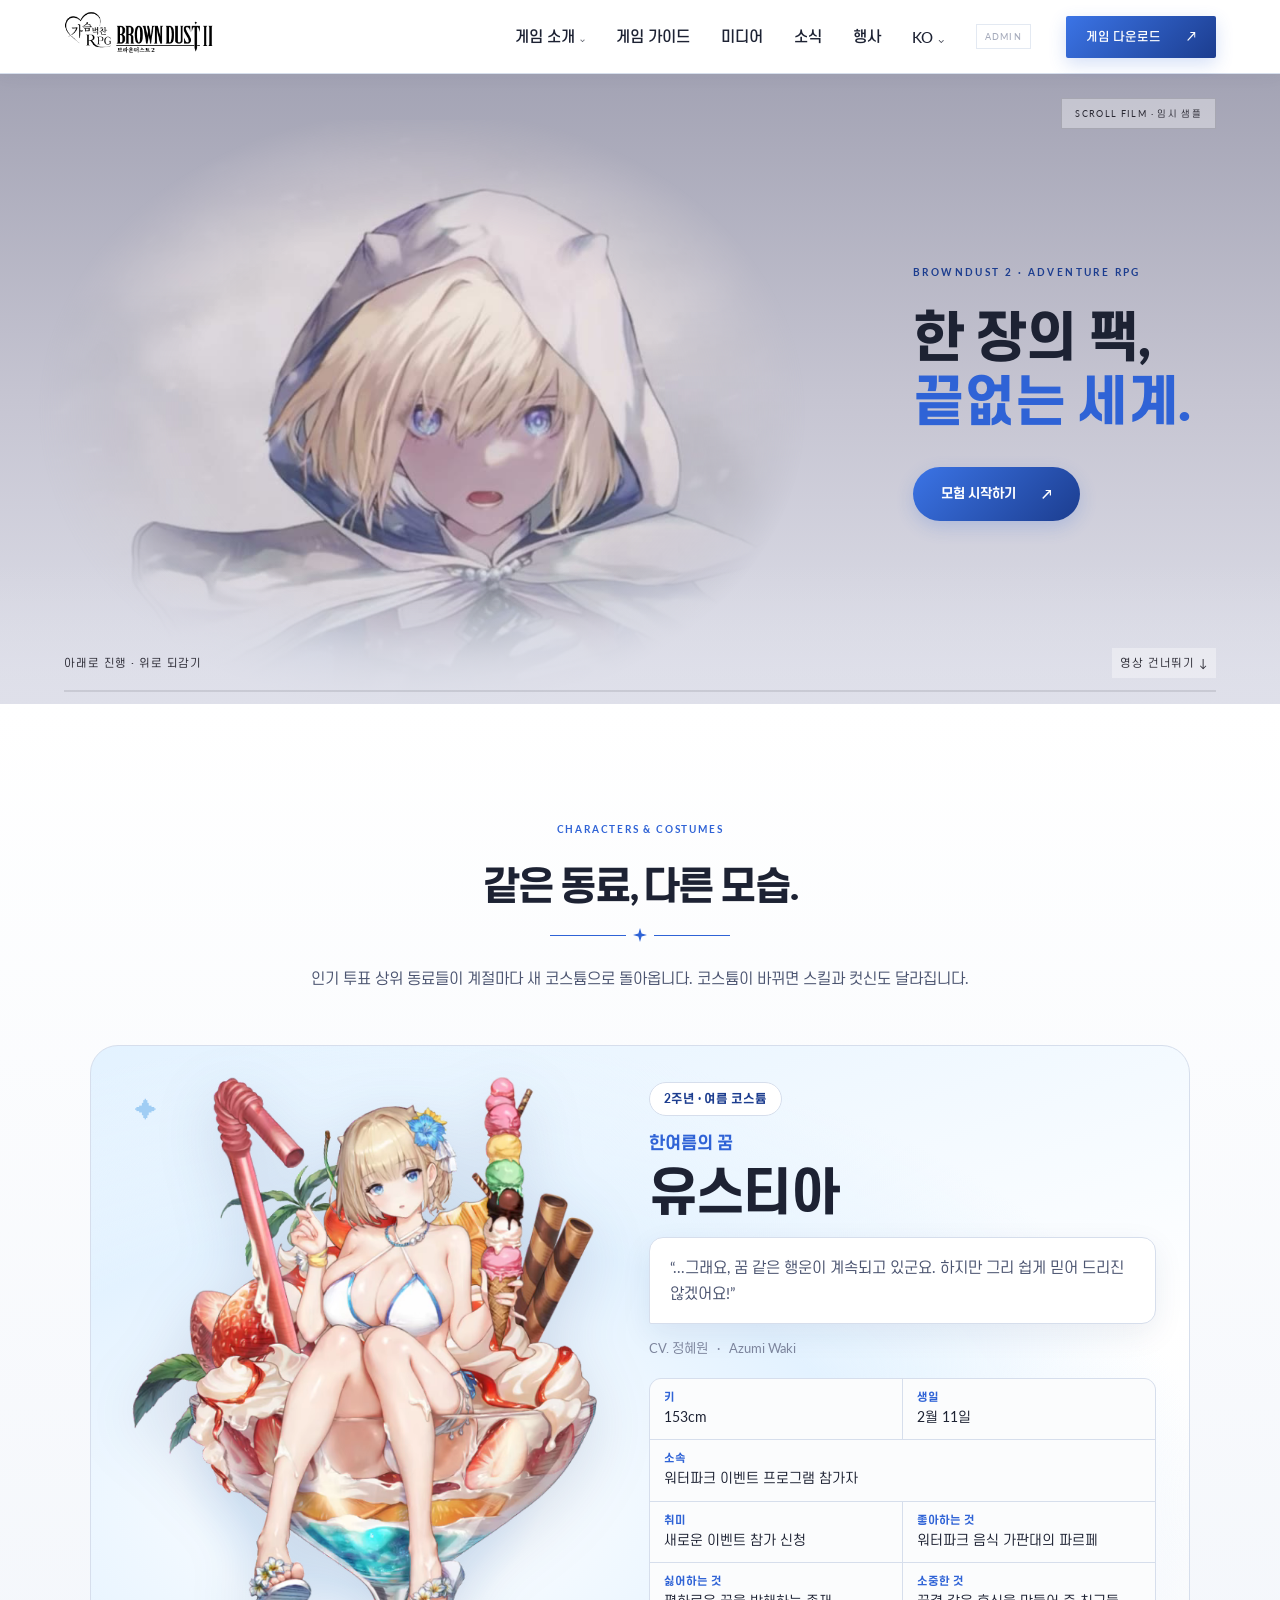
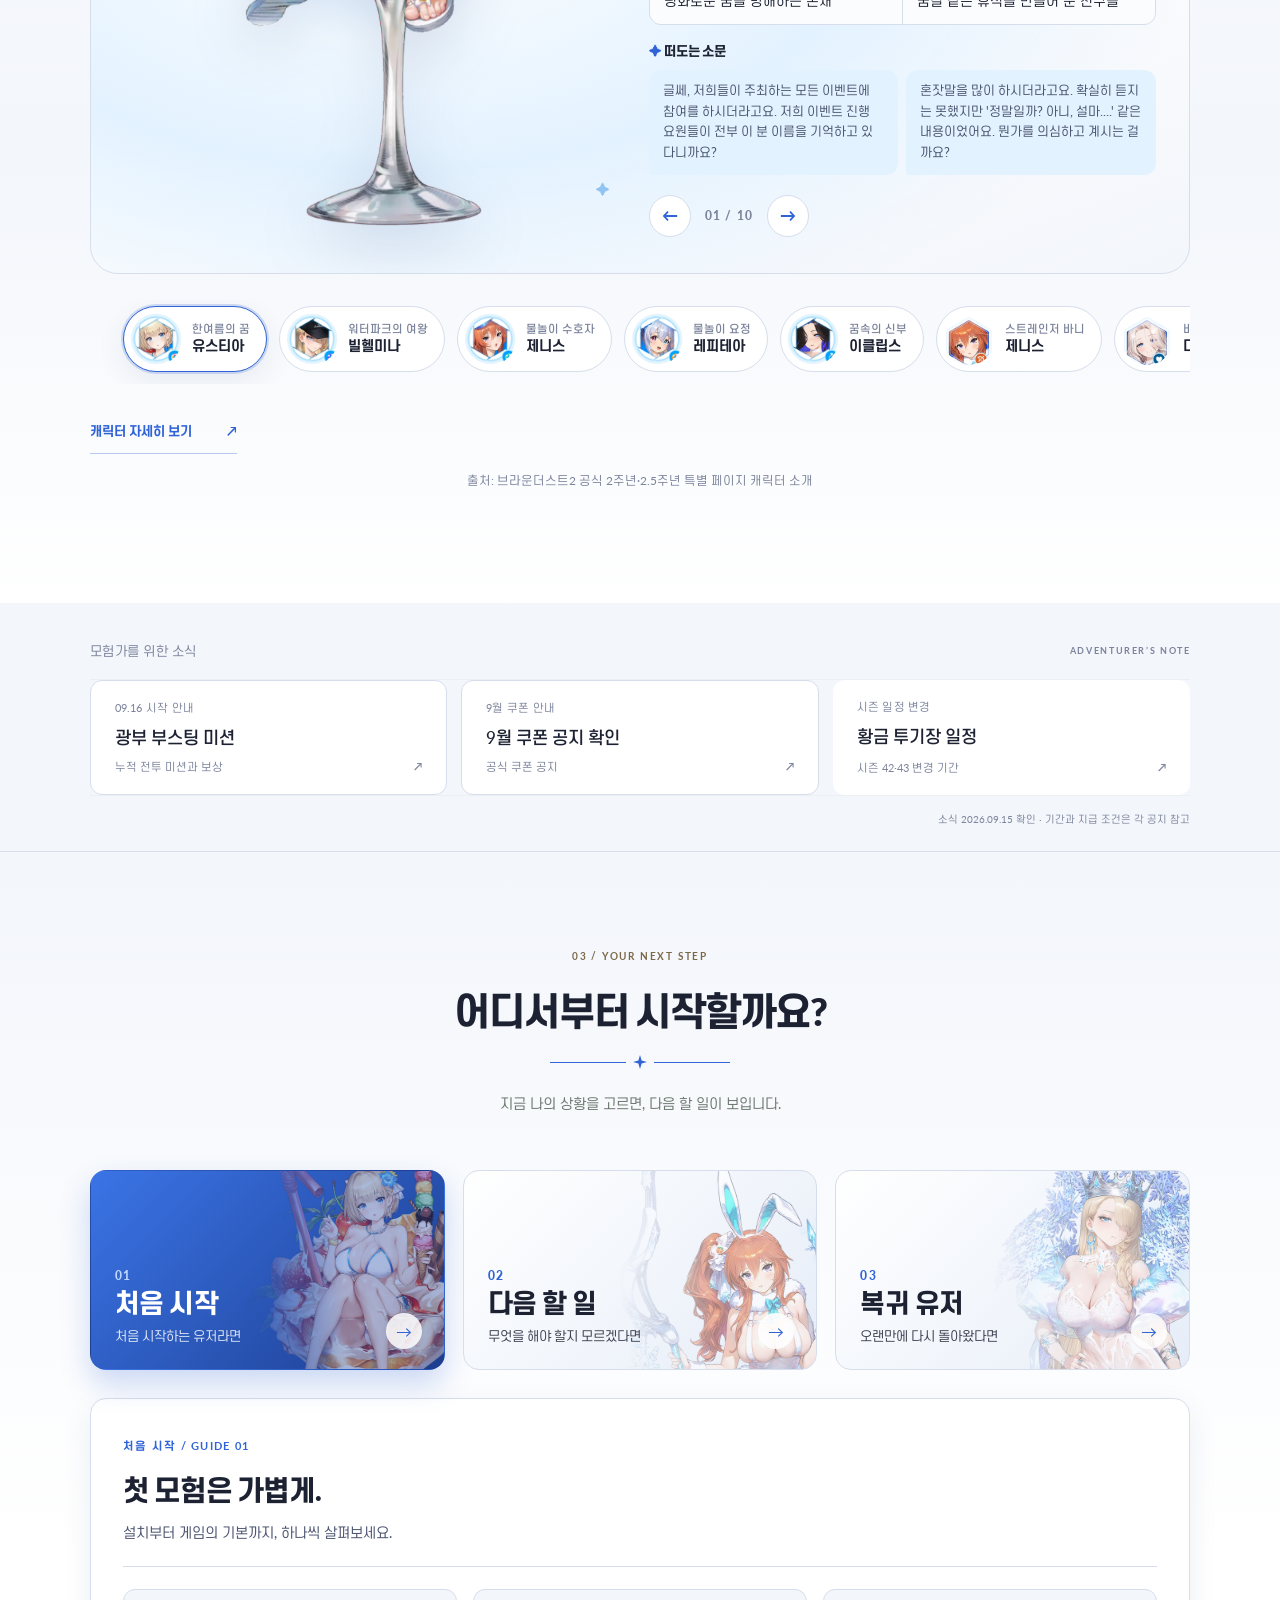
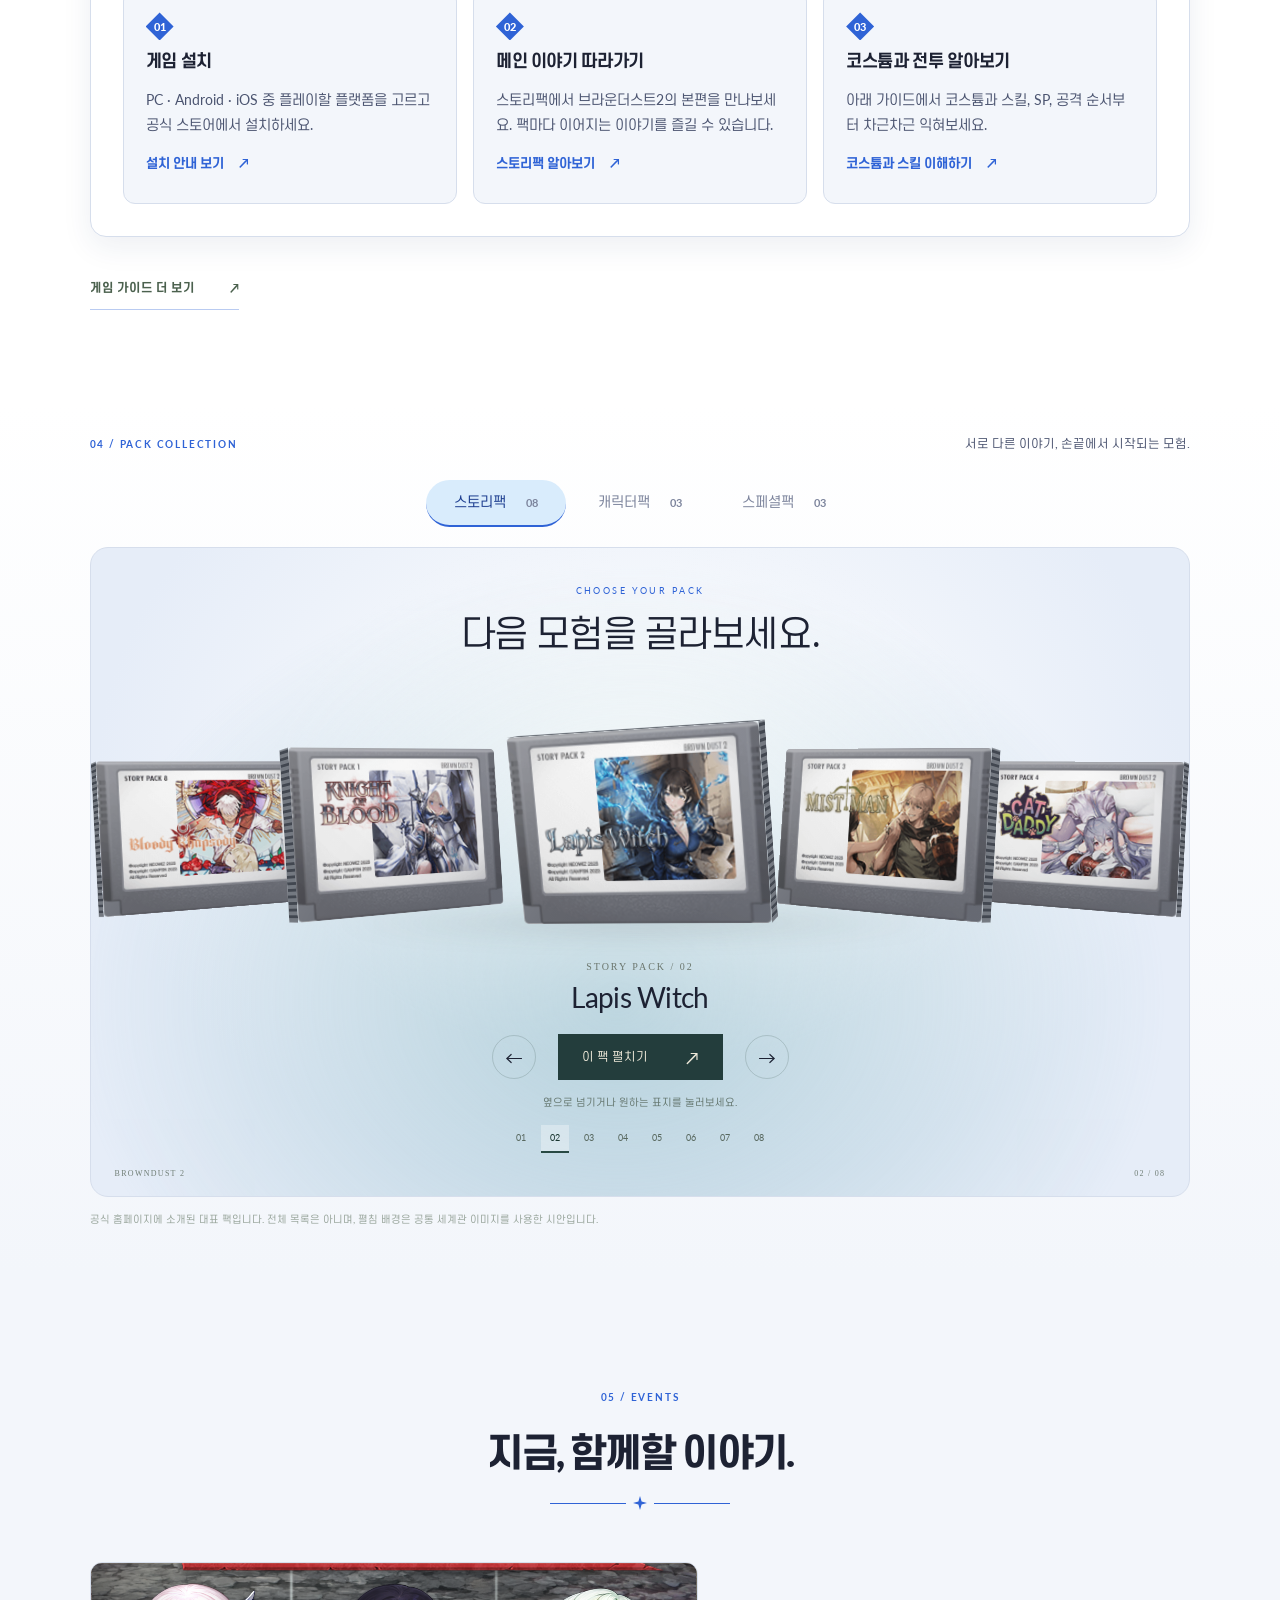
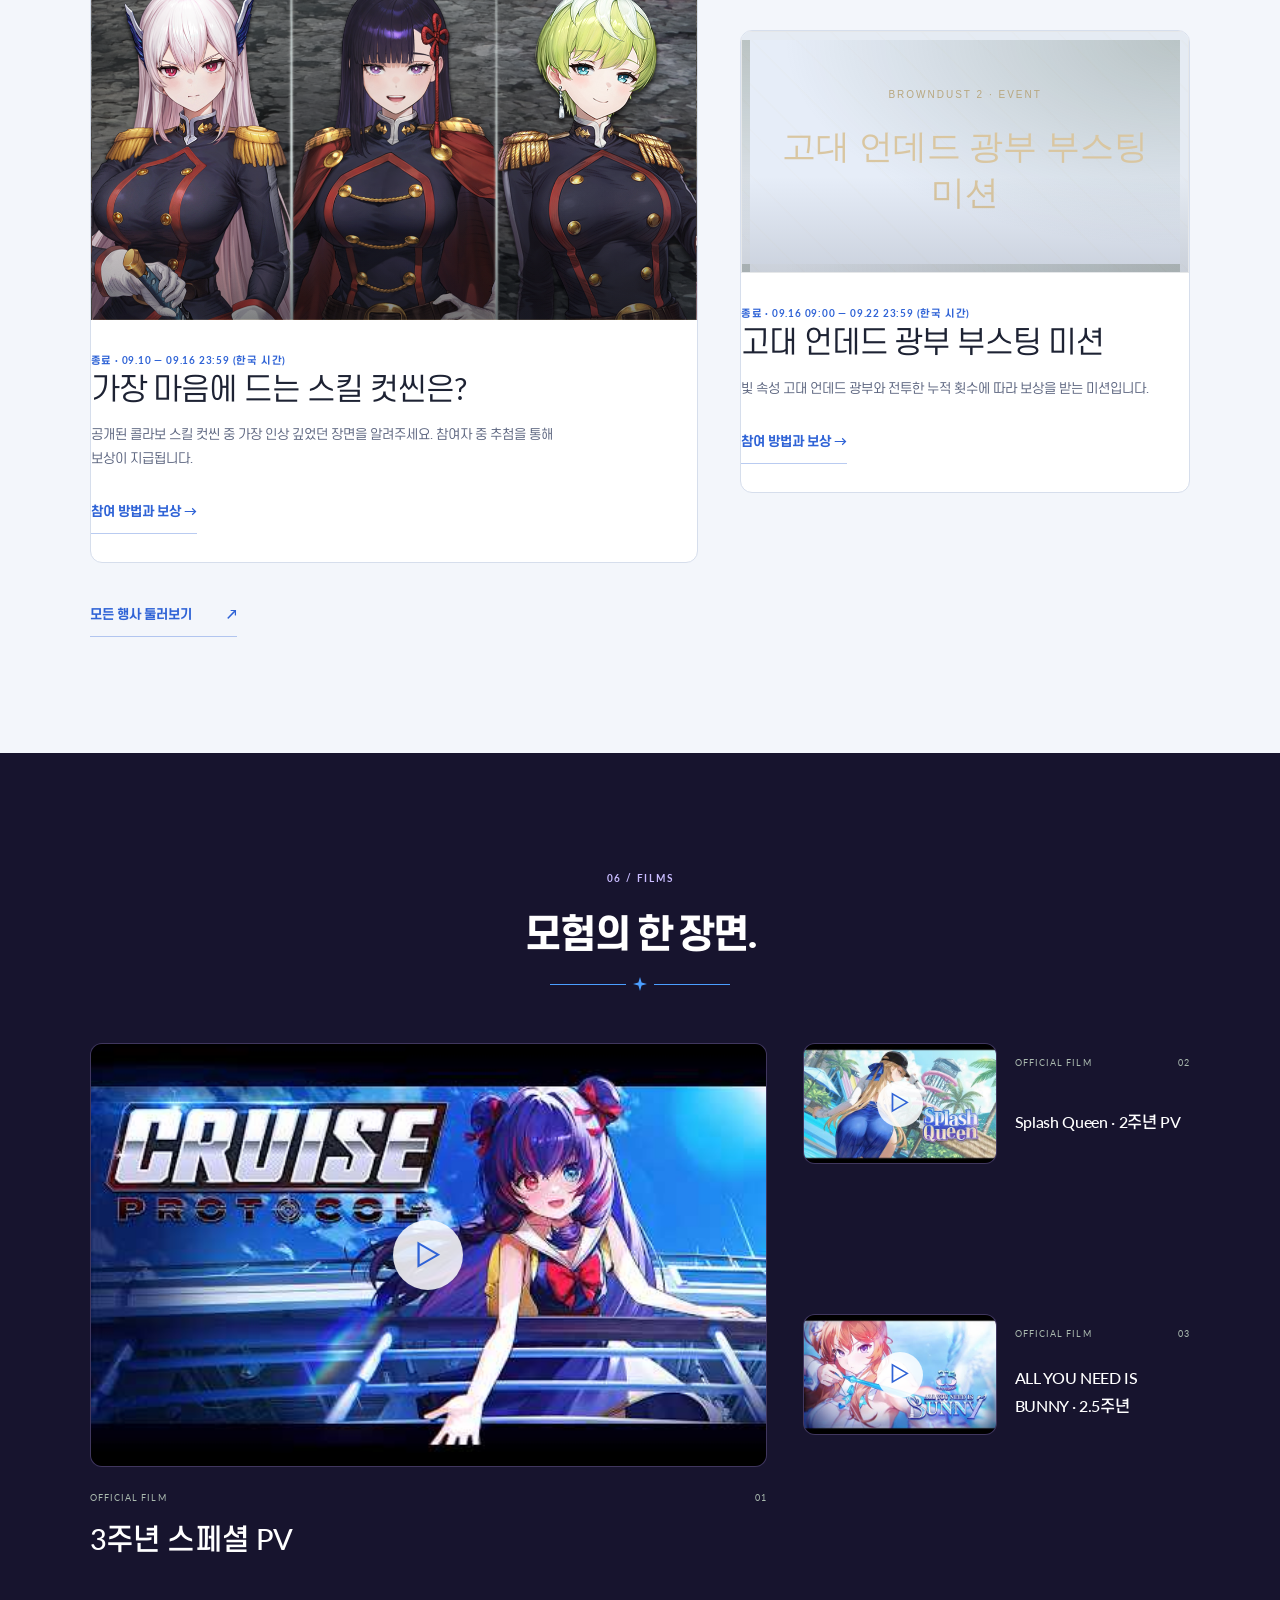
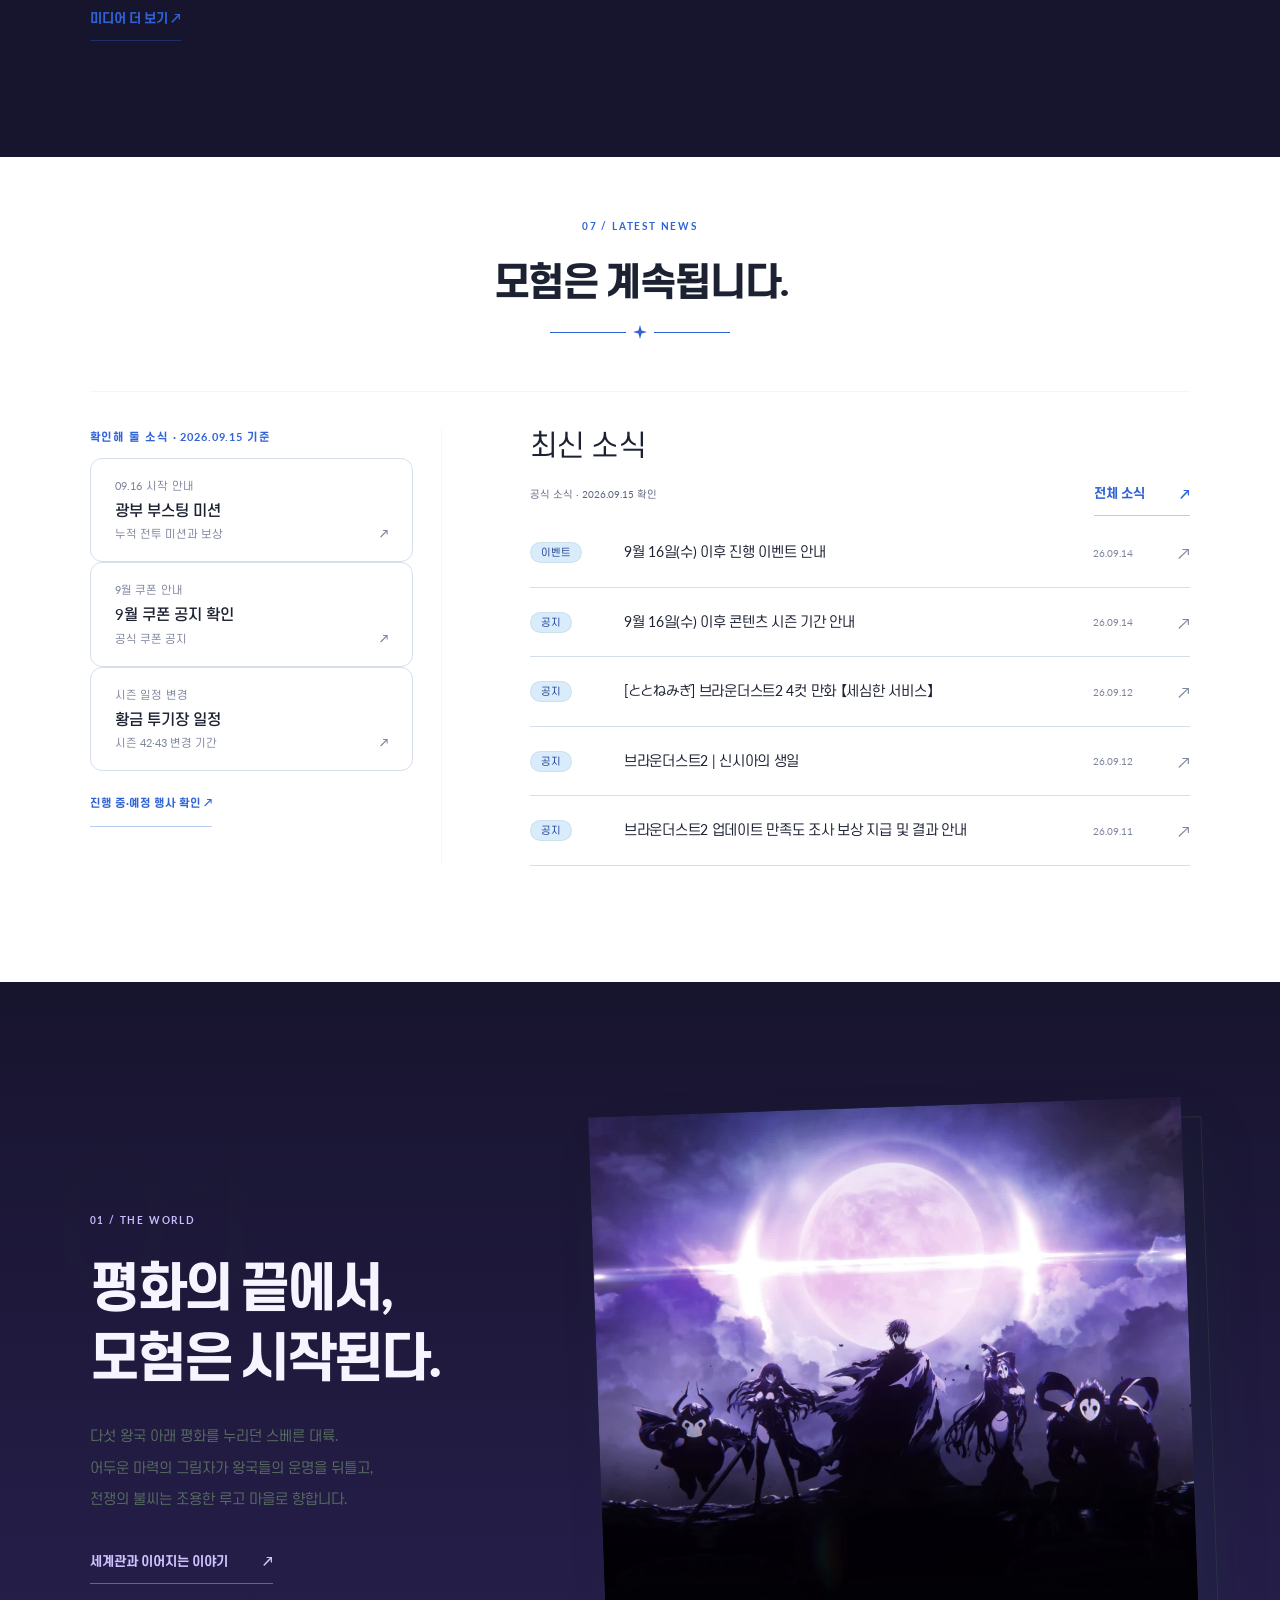
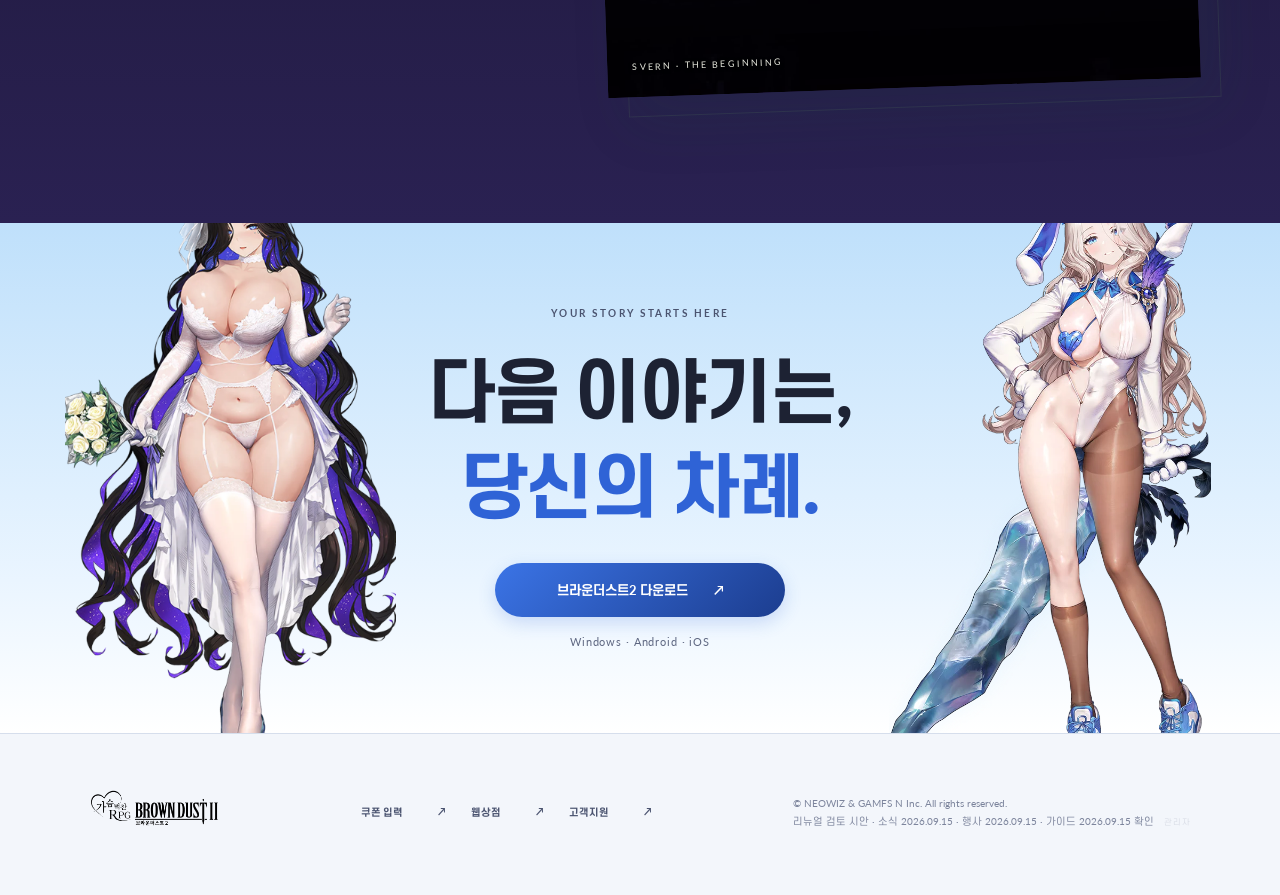
==== index.html @ ea1bbcbe "Publish the official-style redesign and costume gallery Source: bd2-pack-reveal-20260922 775f7dc  Co" ====
<!doctype html><html lang="ko"><head><meta charset="UTF-8"><meta name="viewport" content="width=device-width,initial-scale=1"><meta name="color-scheme" content="light"><link rel="preconnect" href="https://fonts.googleapis.com"><link rel="stylesheet" href="https://fonts.googleapis.com/css2?family=Lato:wght@400;700;900&family=Noto+Sans+JP:wght@400;700&display=swap"><title>브라운더스트2 | index</title><link rel="stylesheet" href="./style.css?v=9afad6ad509b"></head><body><div id="app"></div><script src="./app.js?v=0d2b216c0fa7" defer></script></body></html>
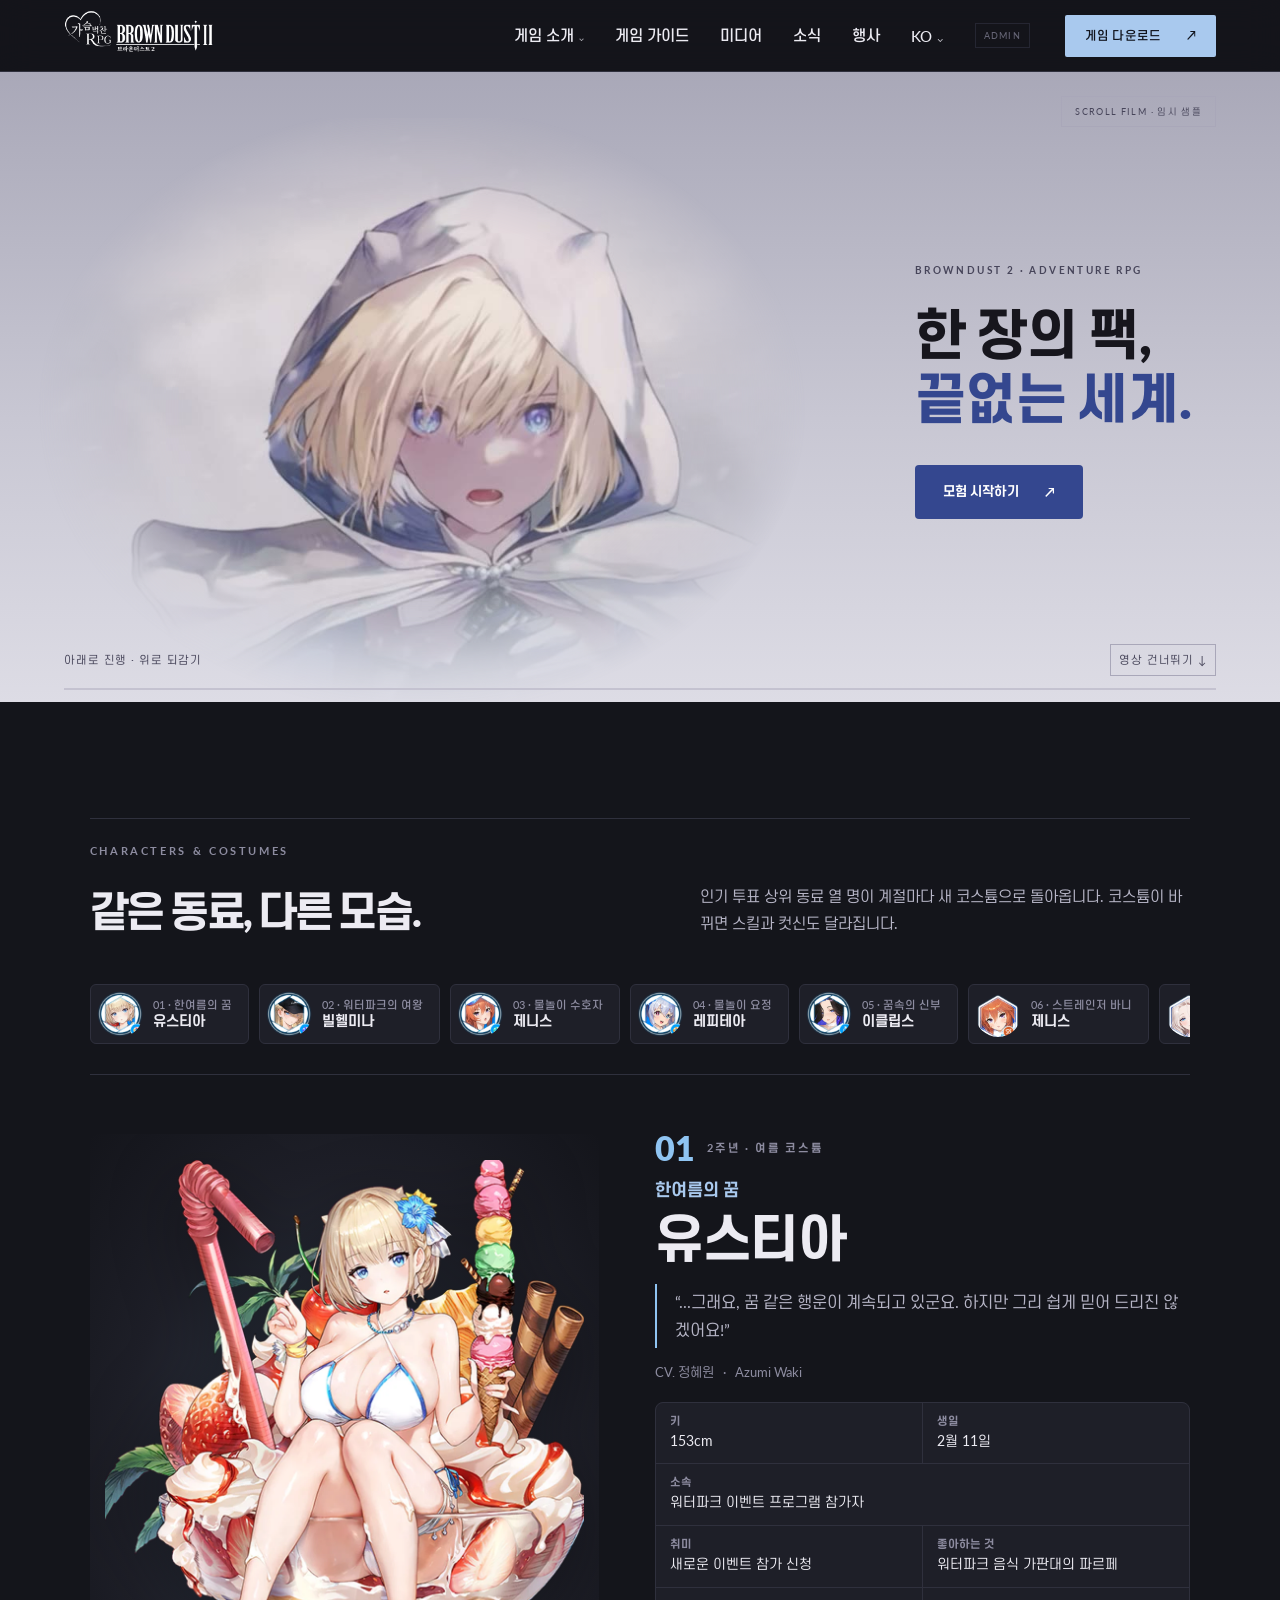
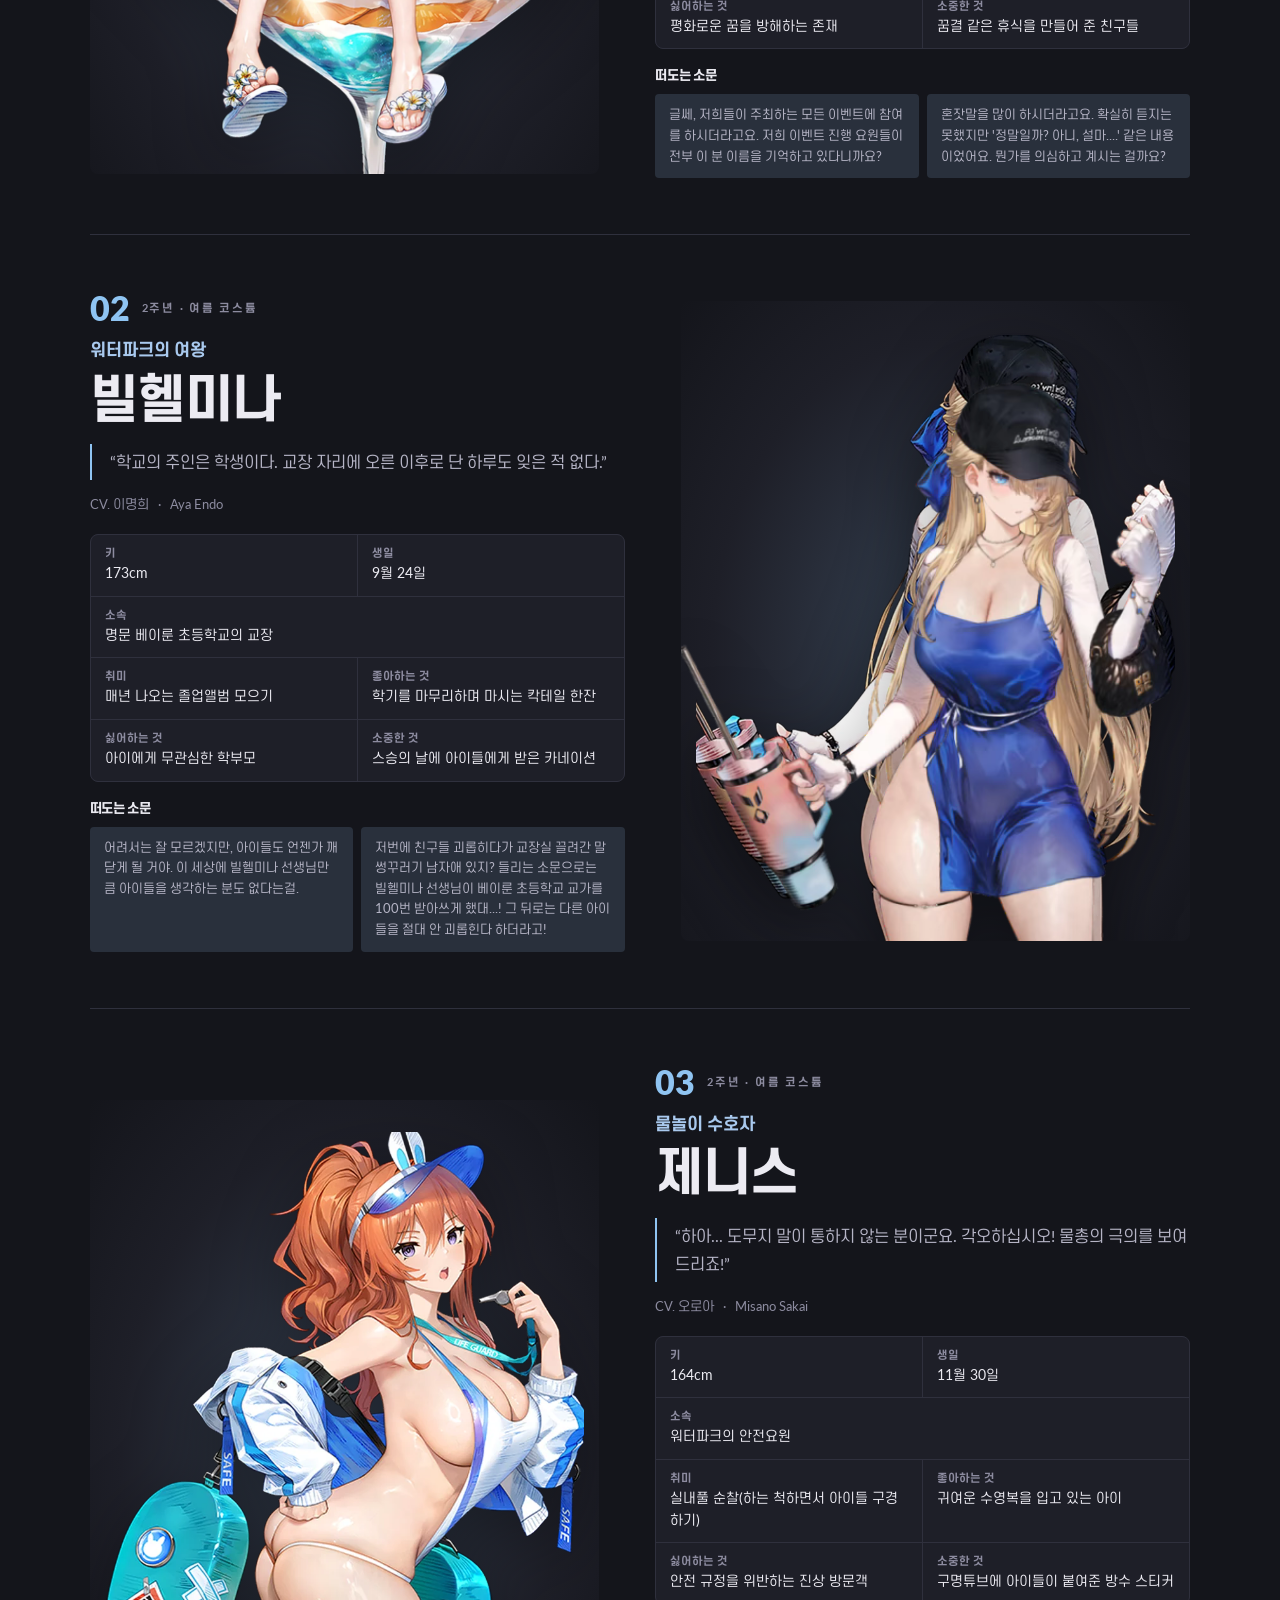
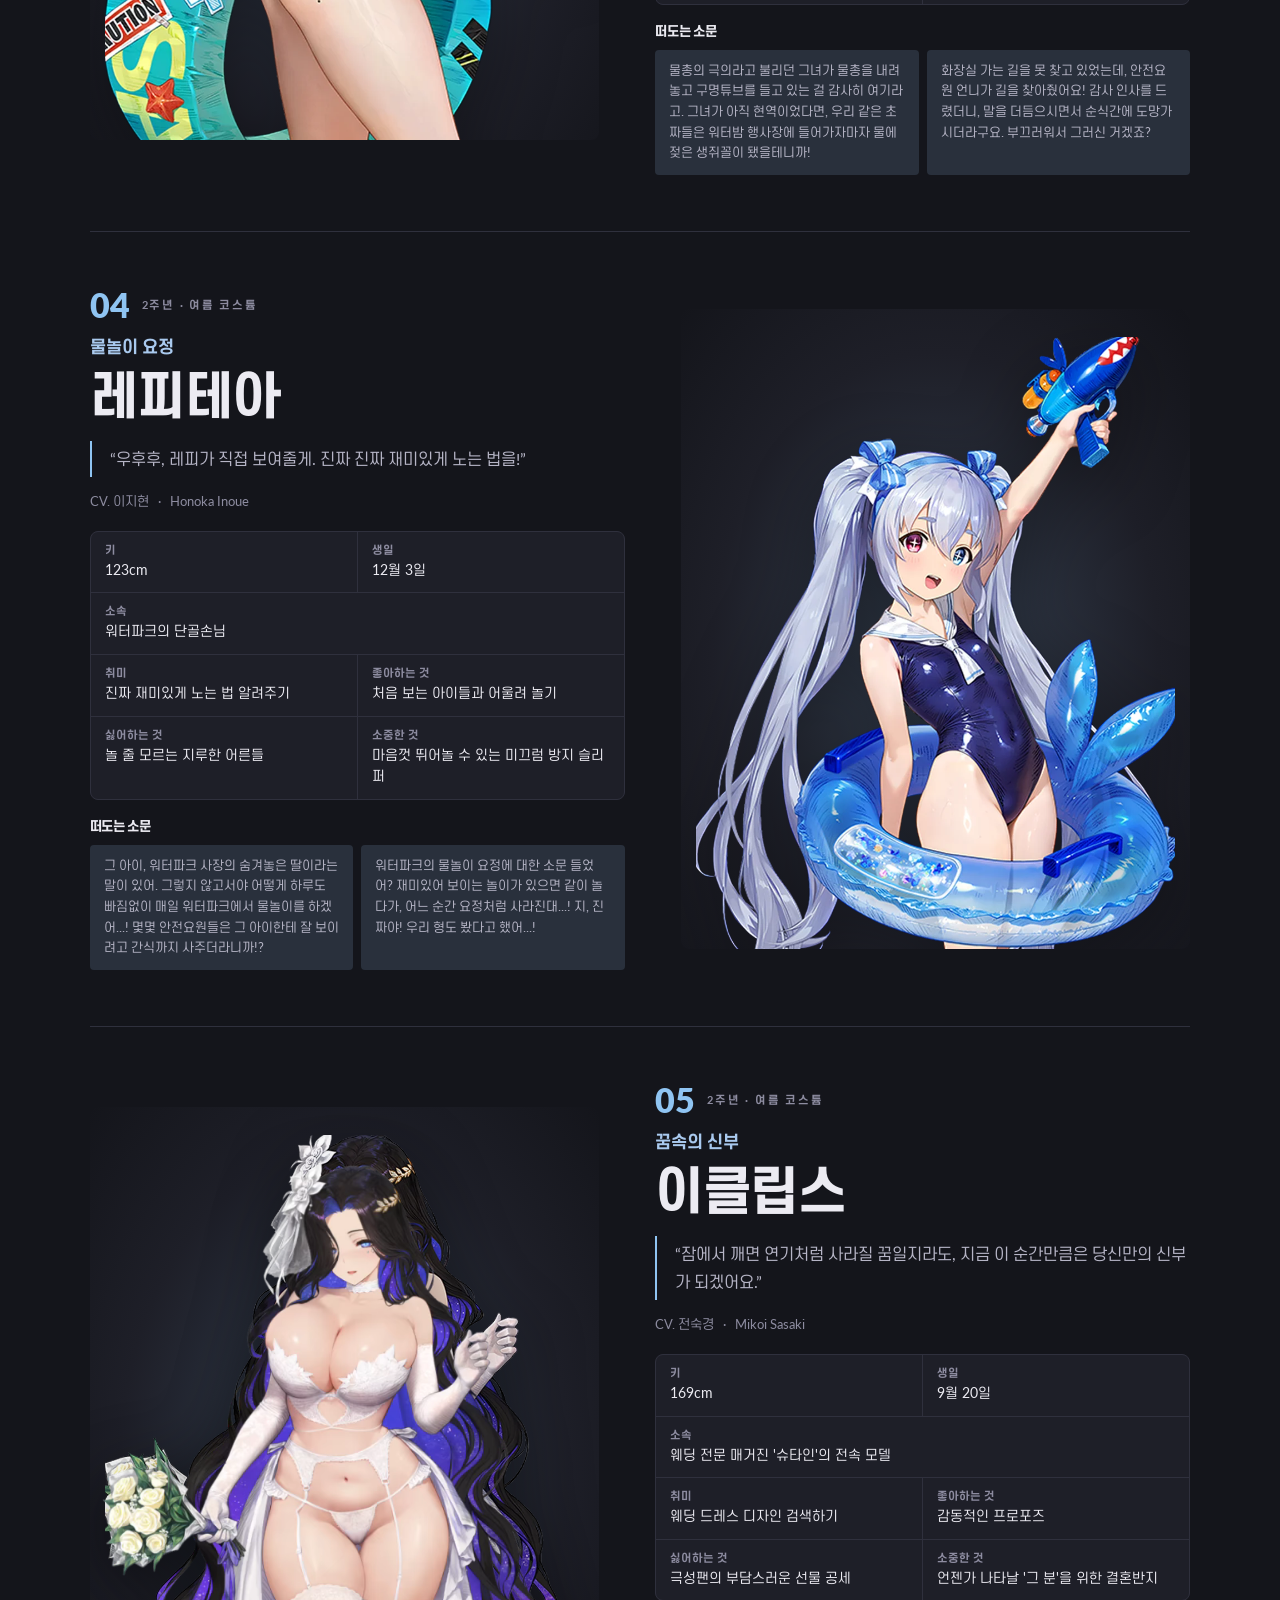
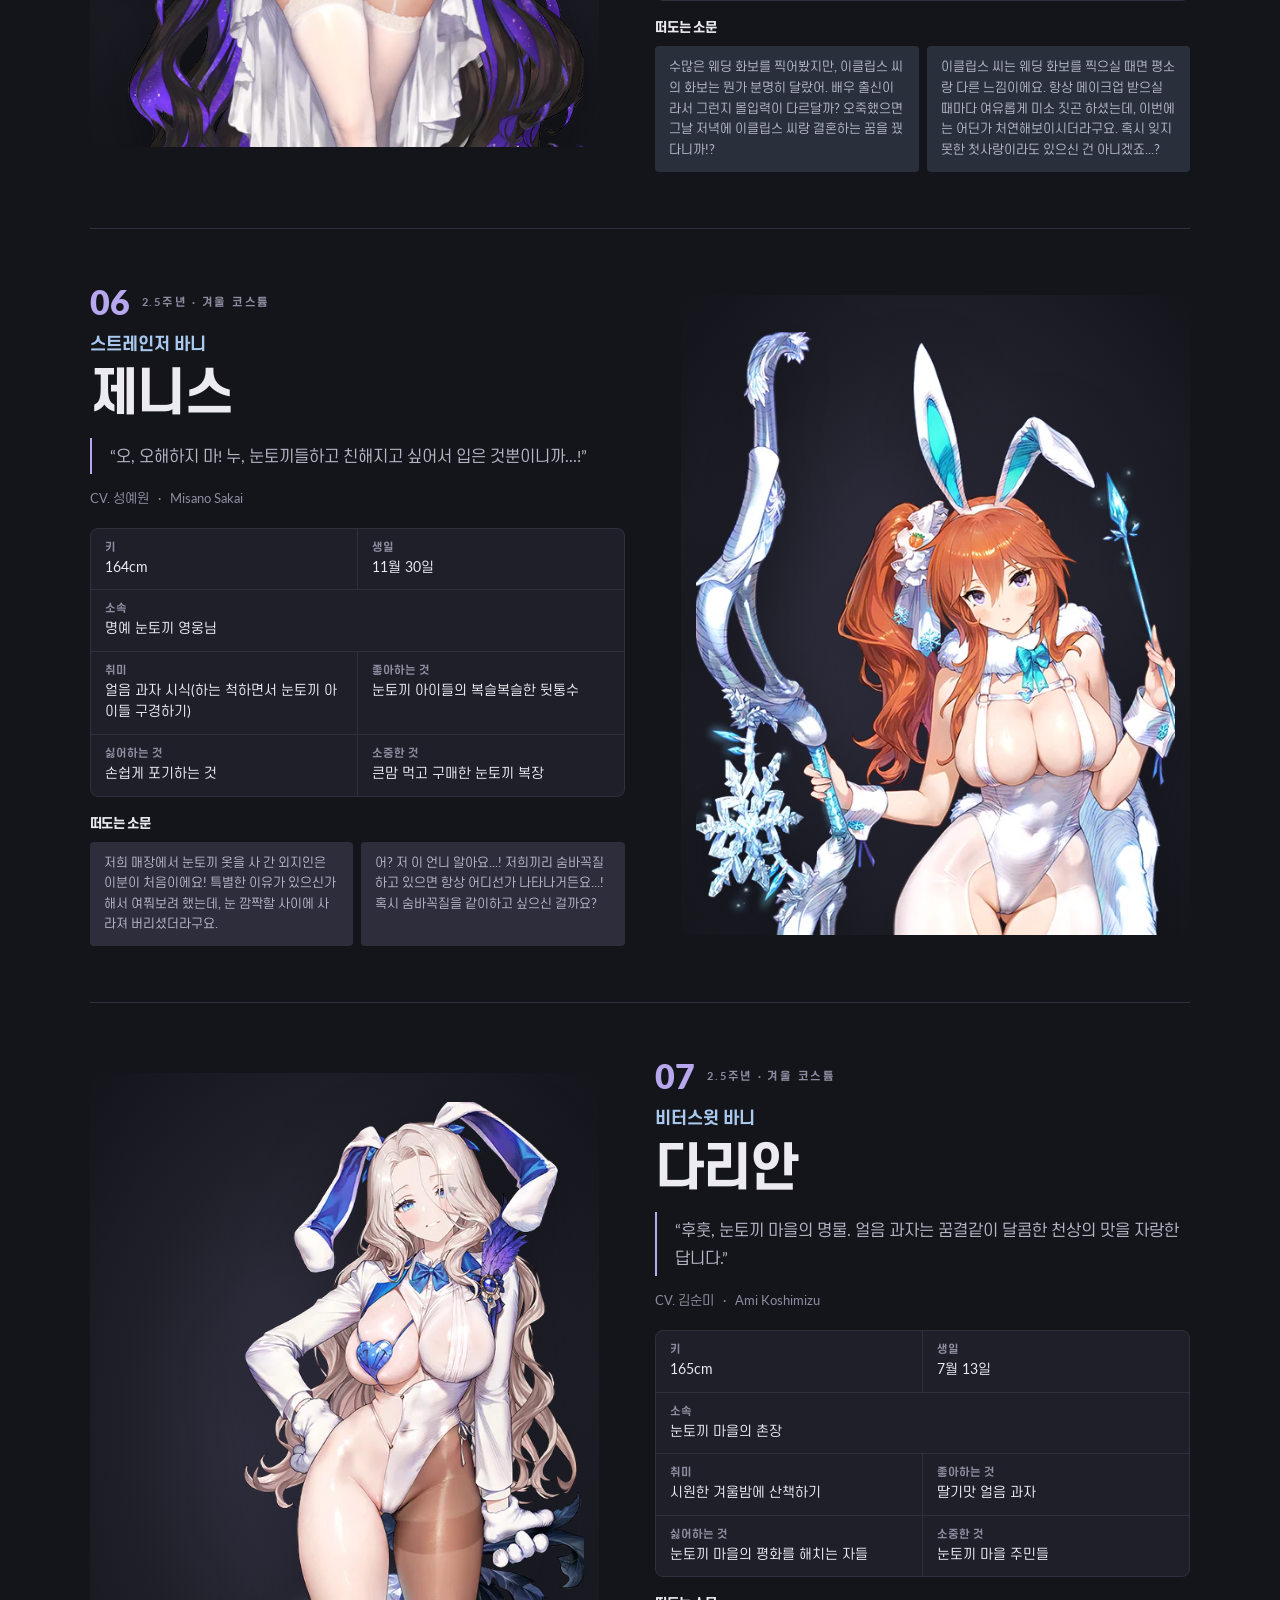
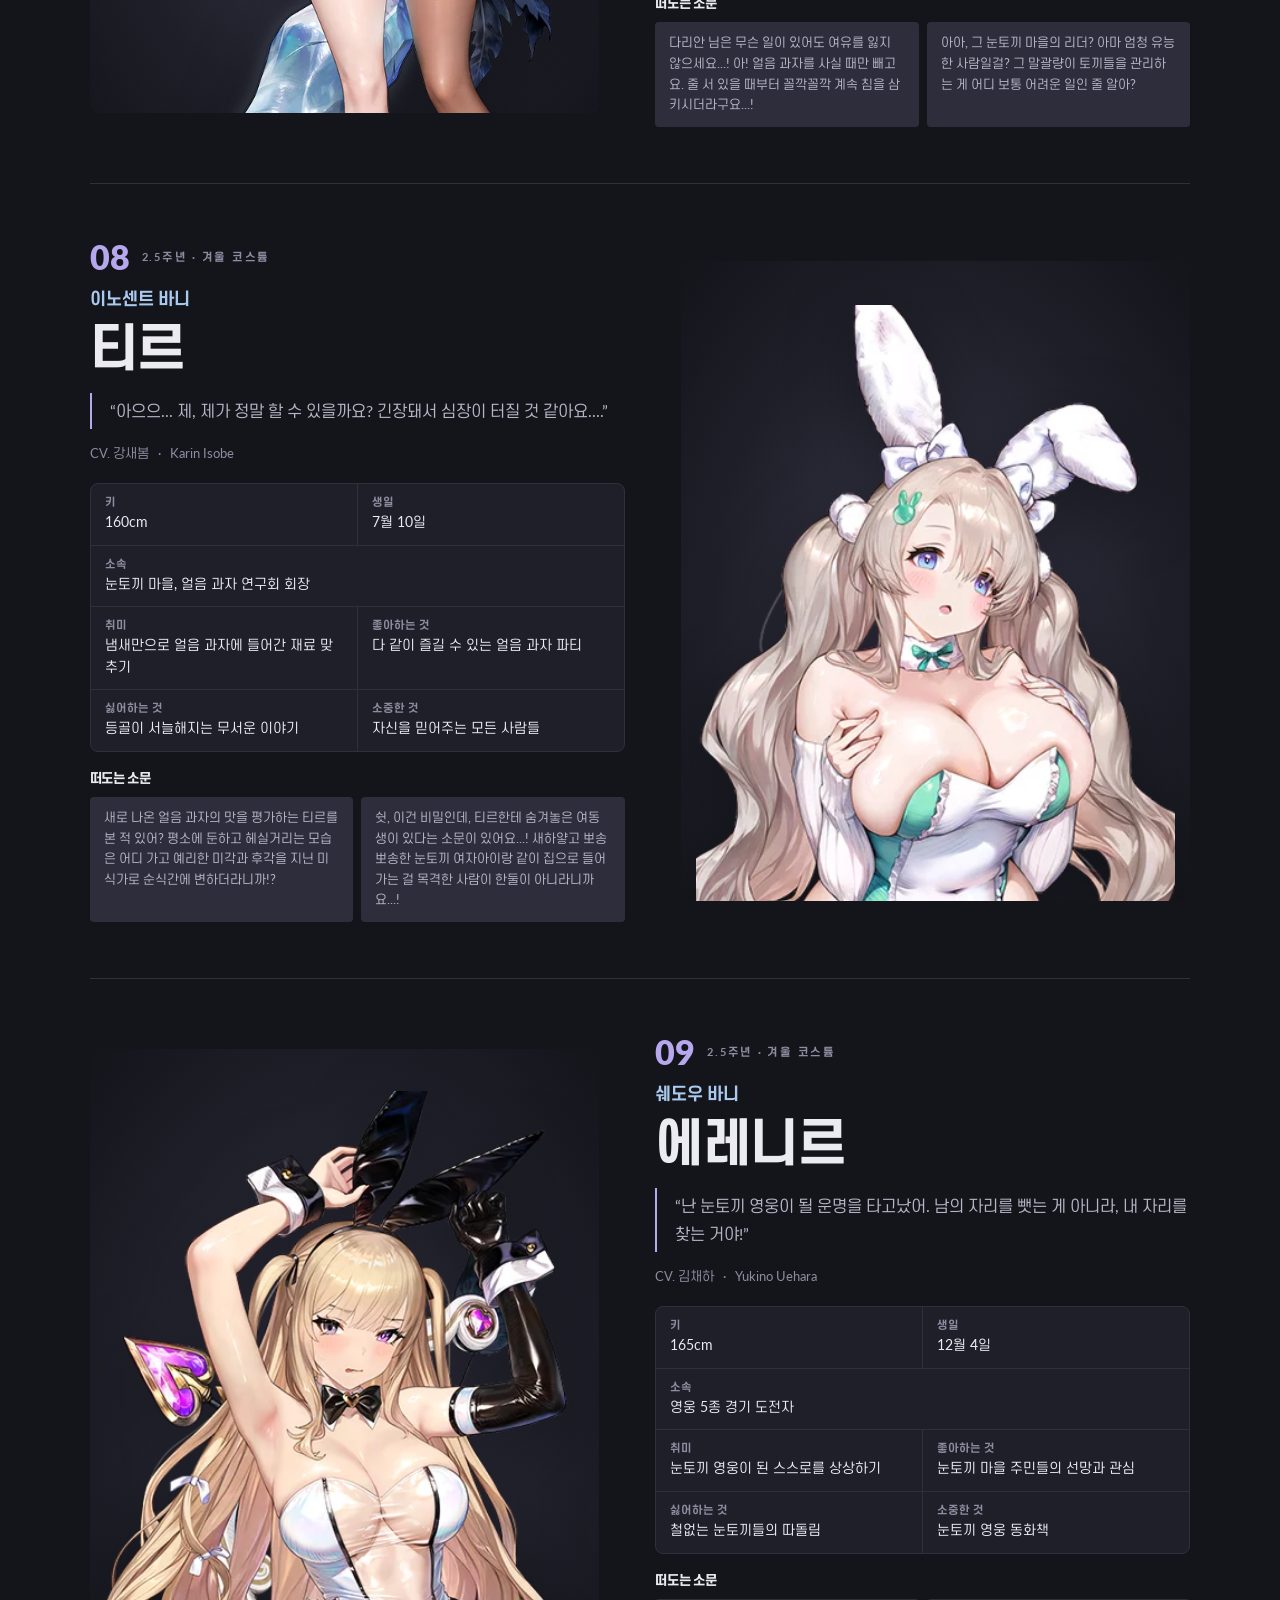
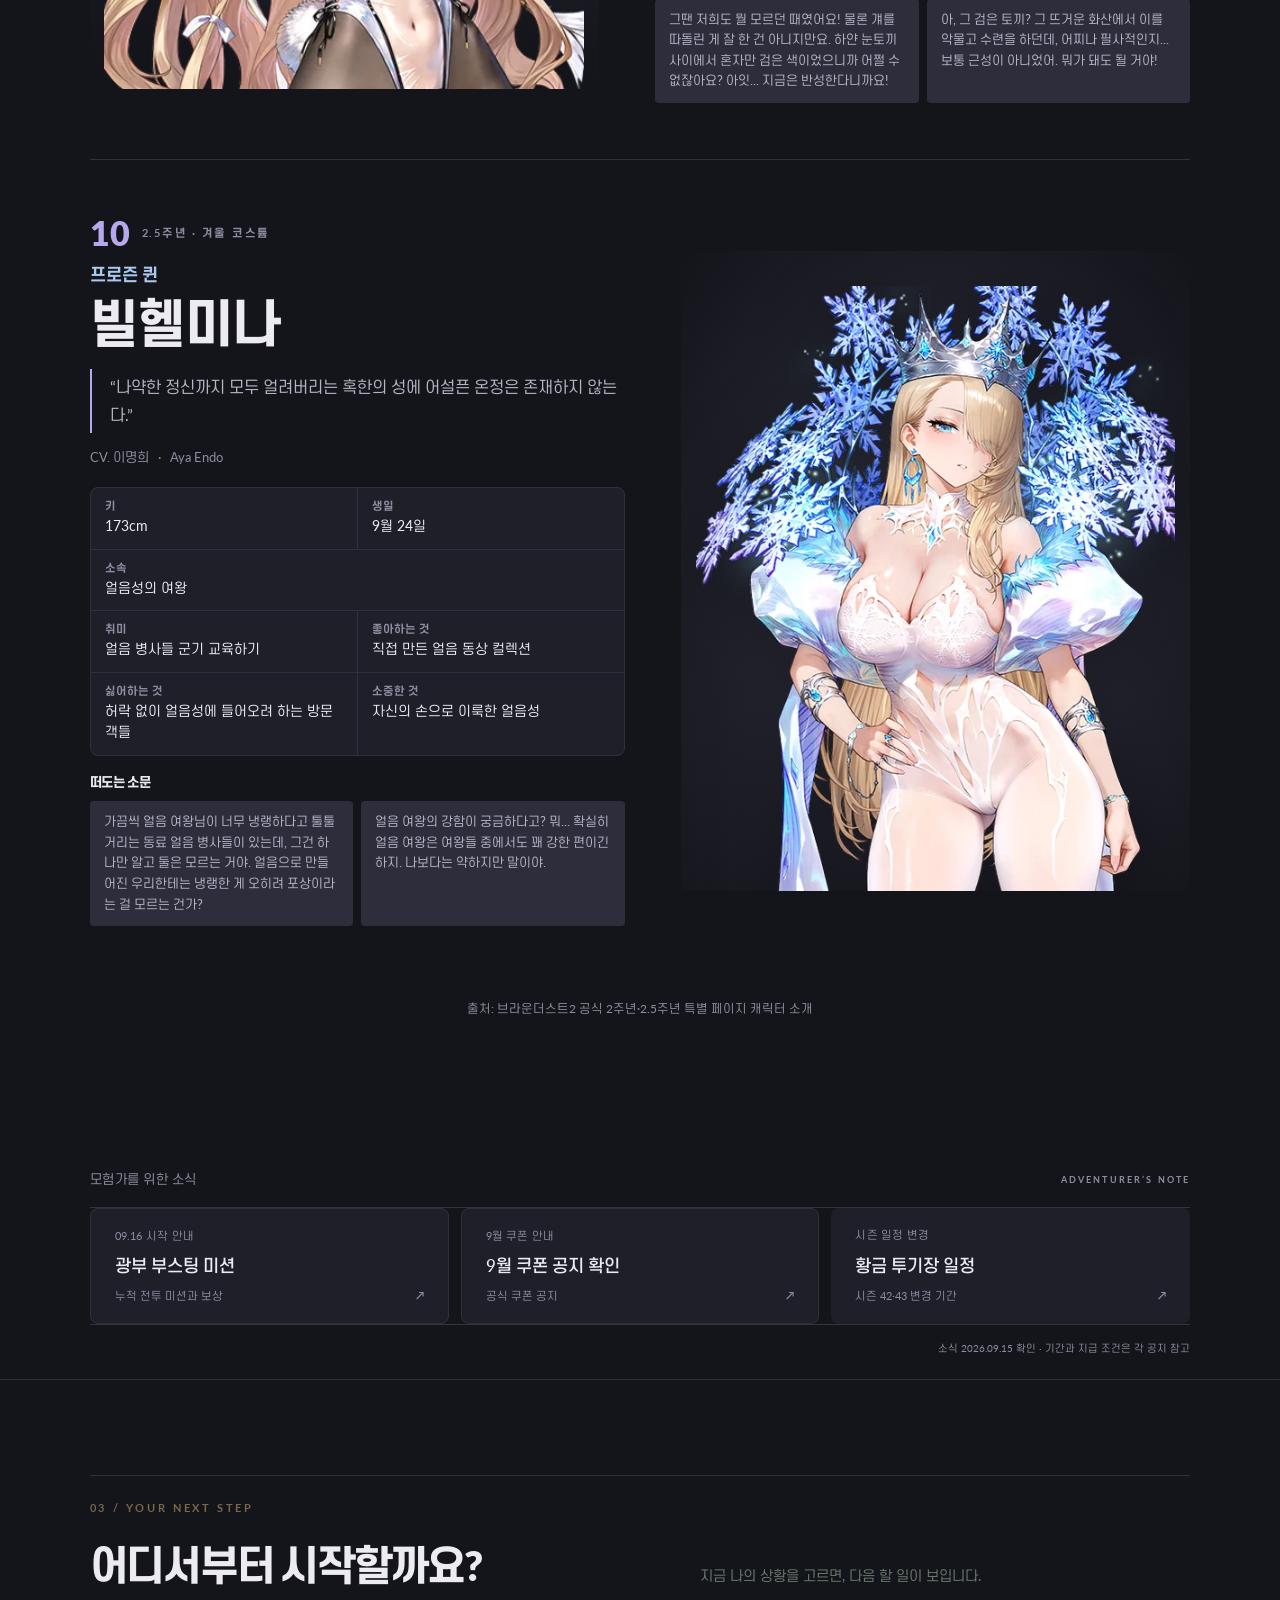
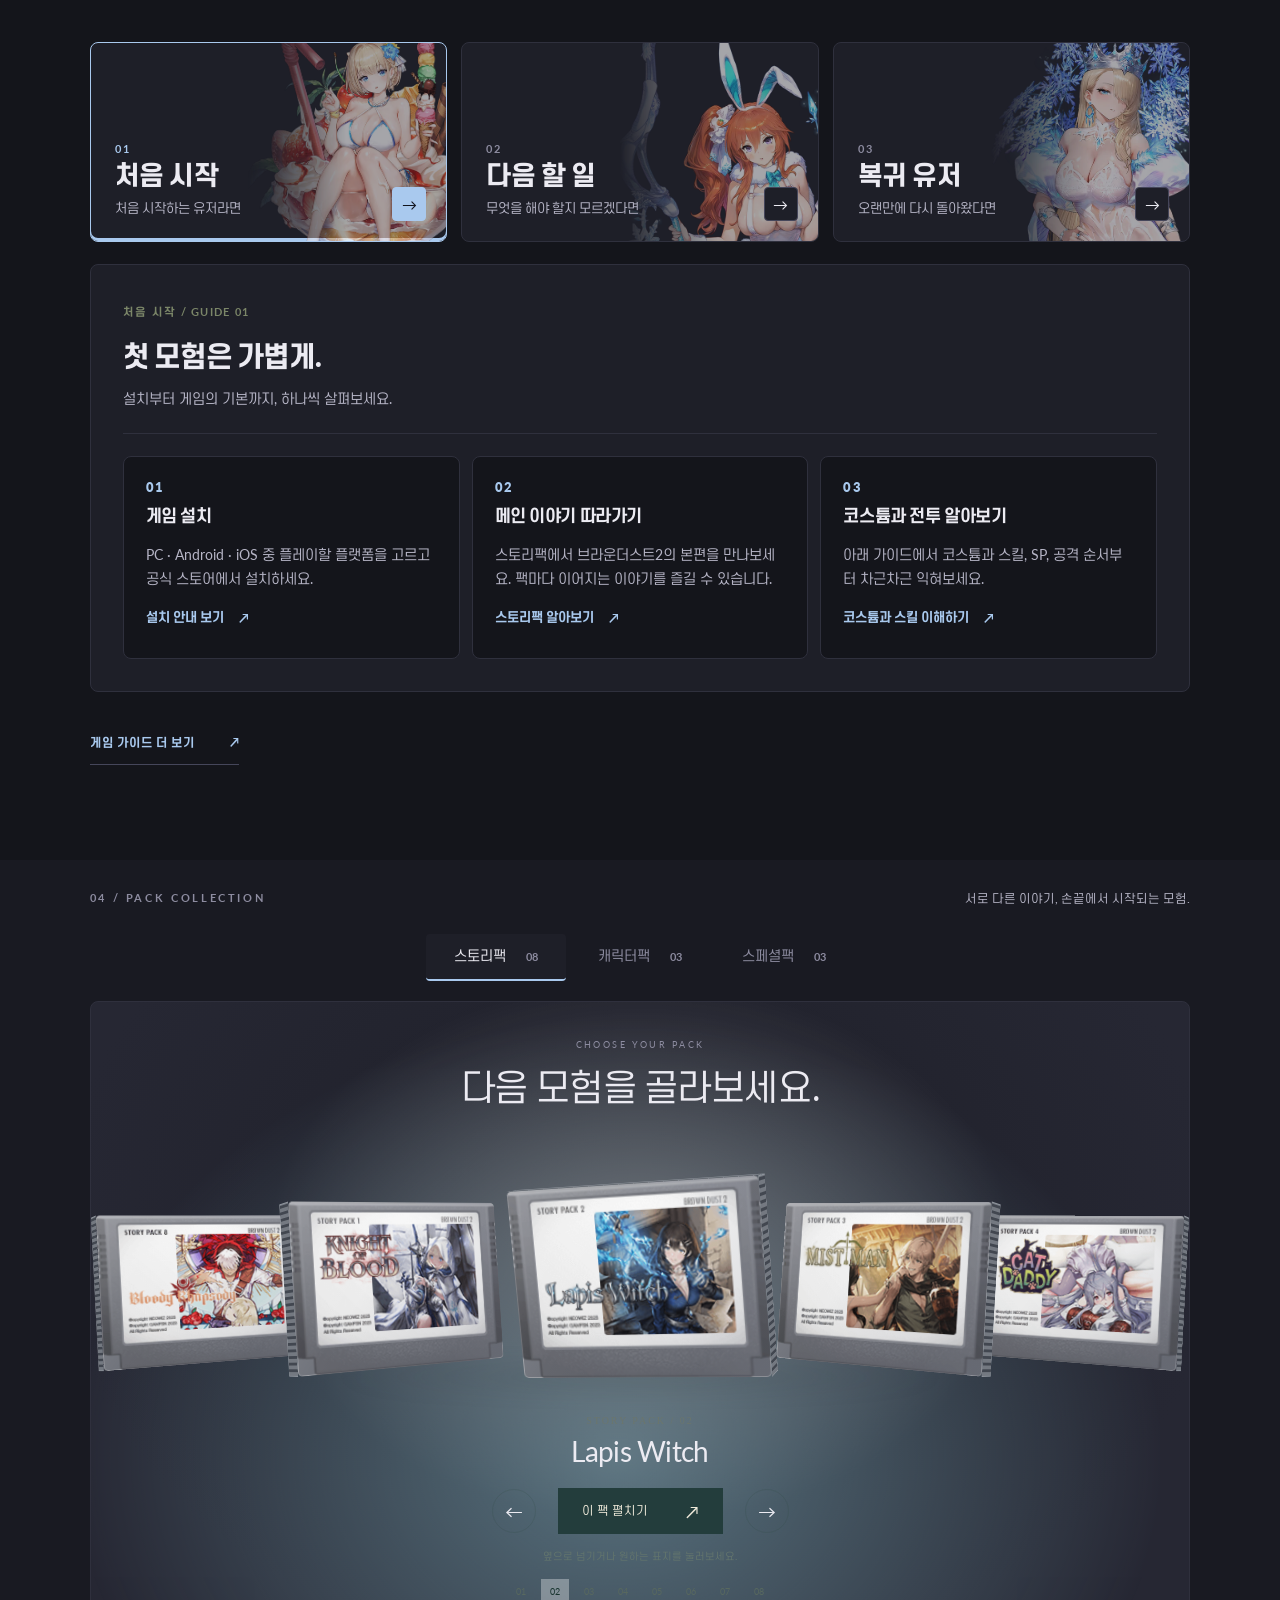
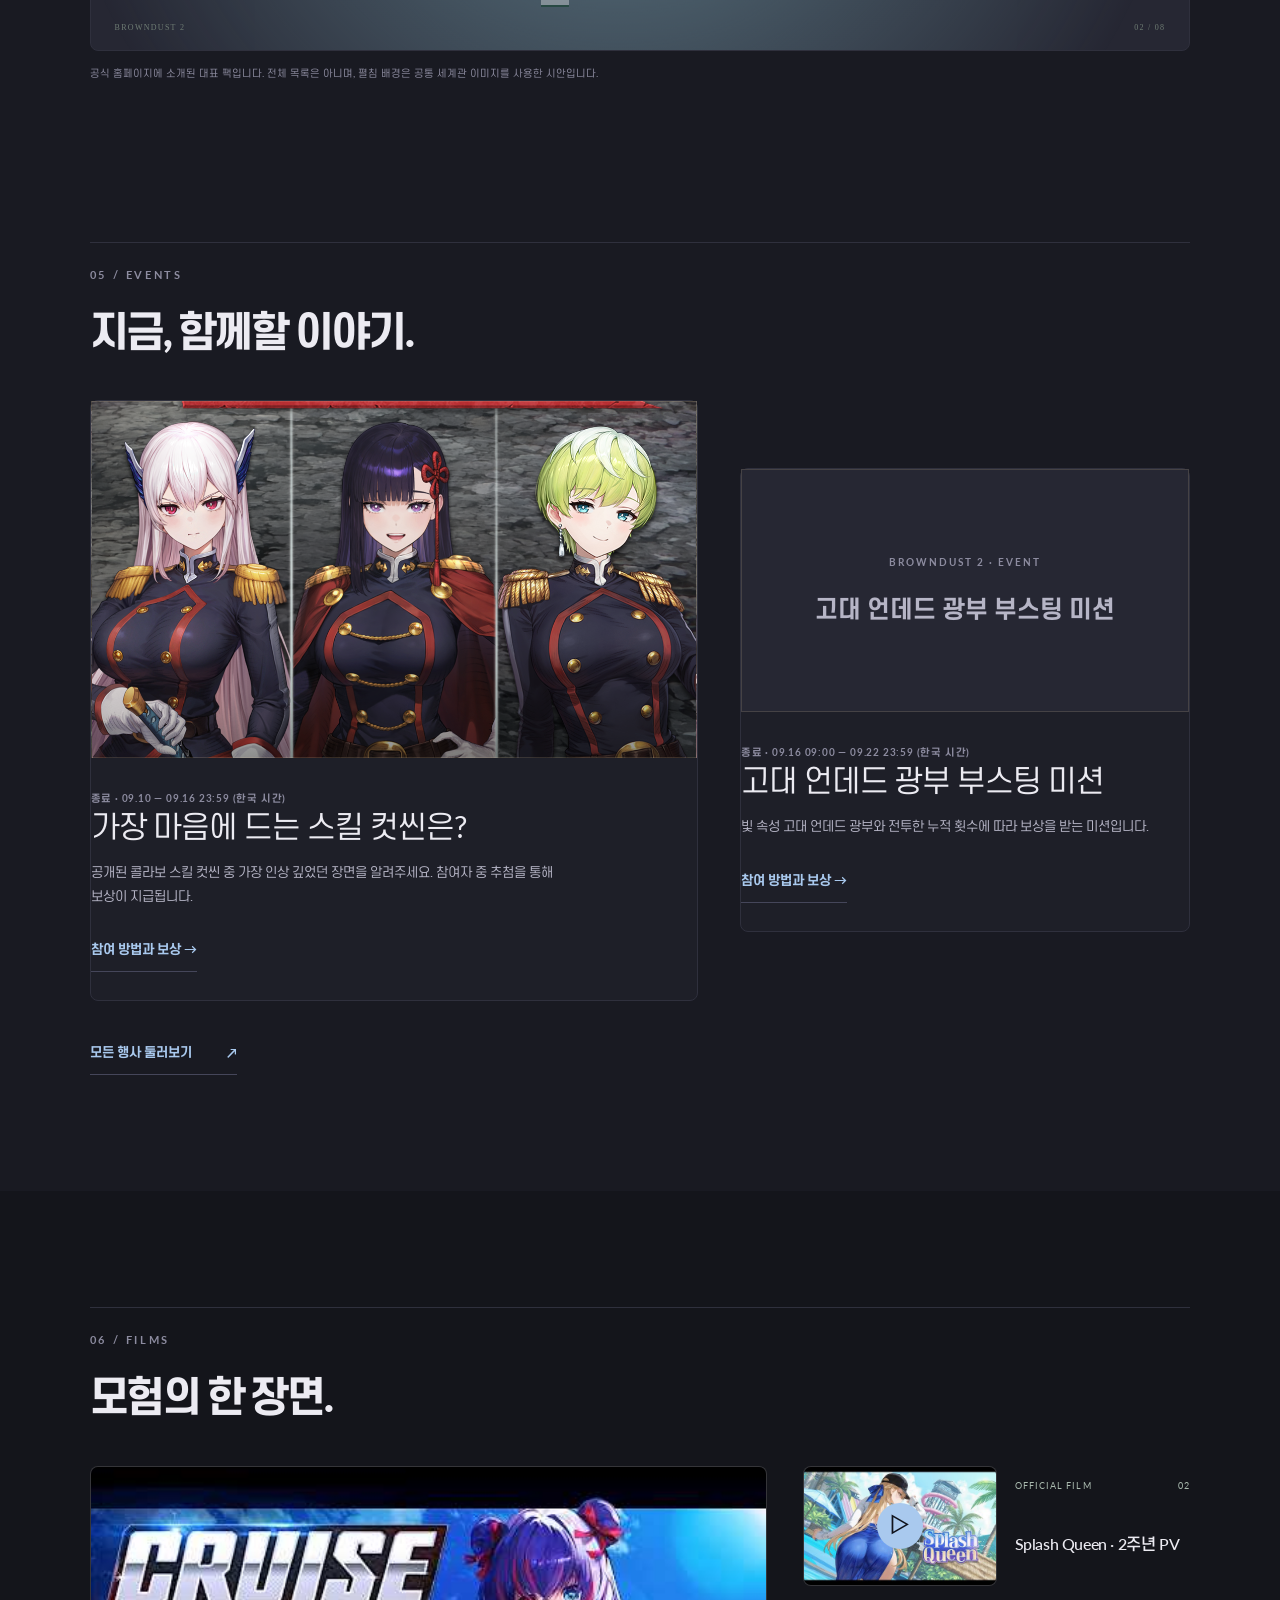
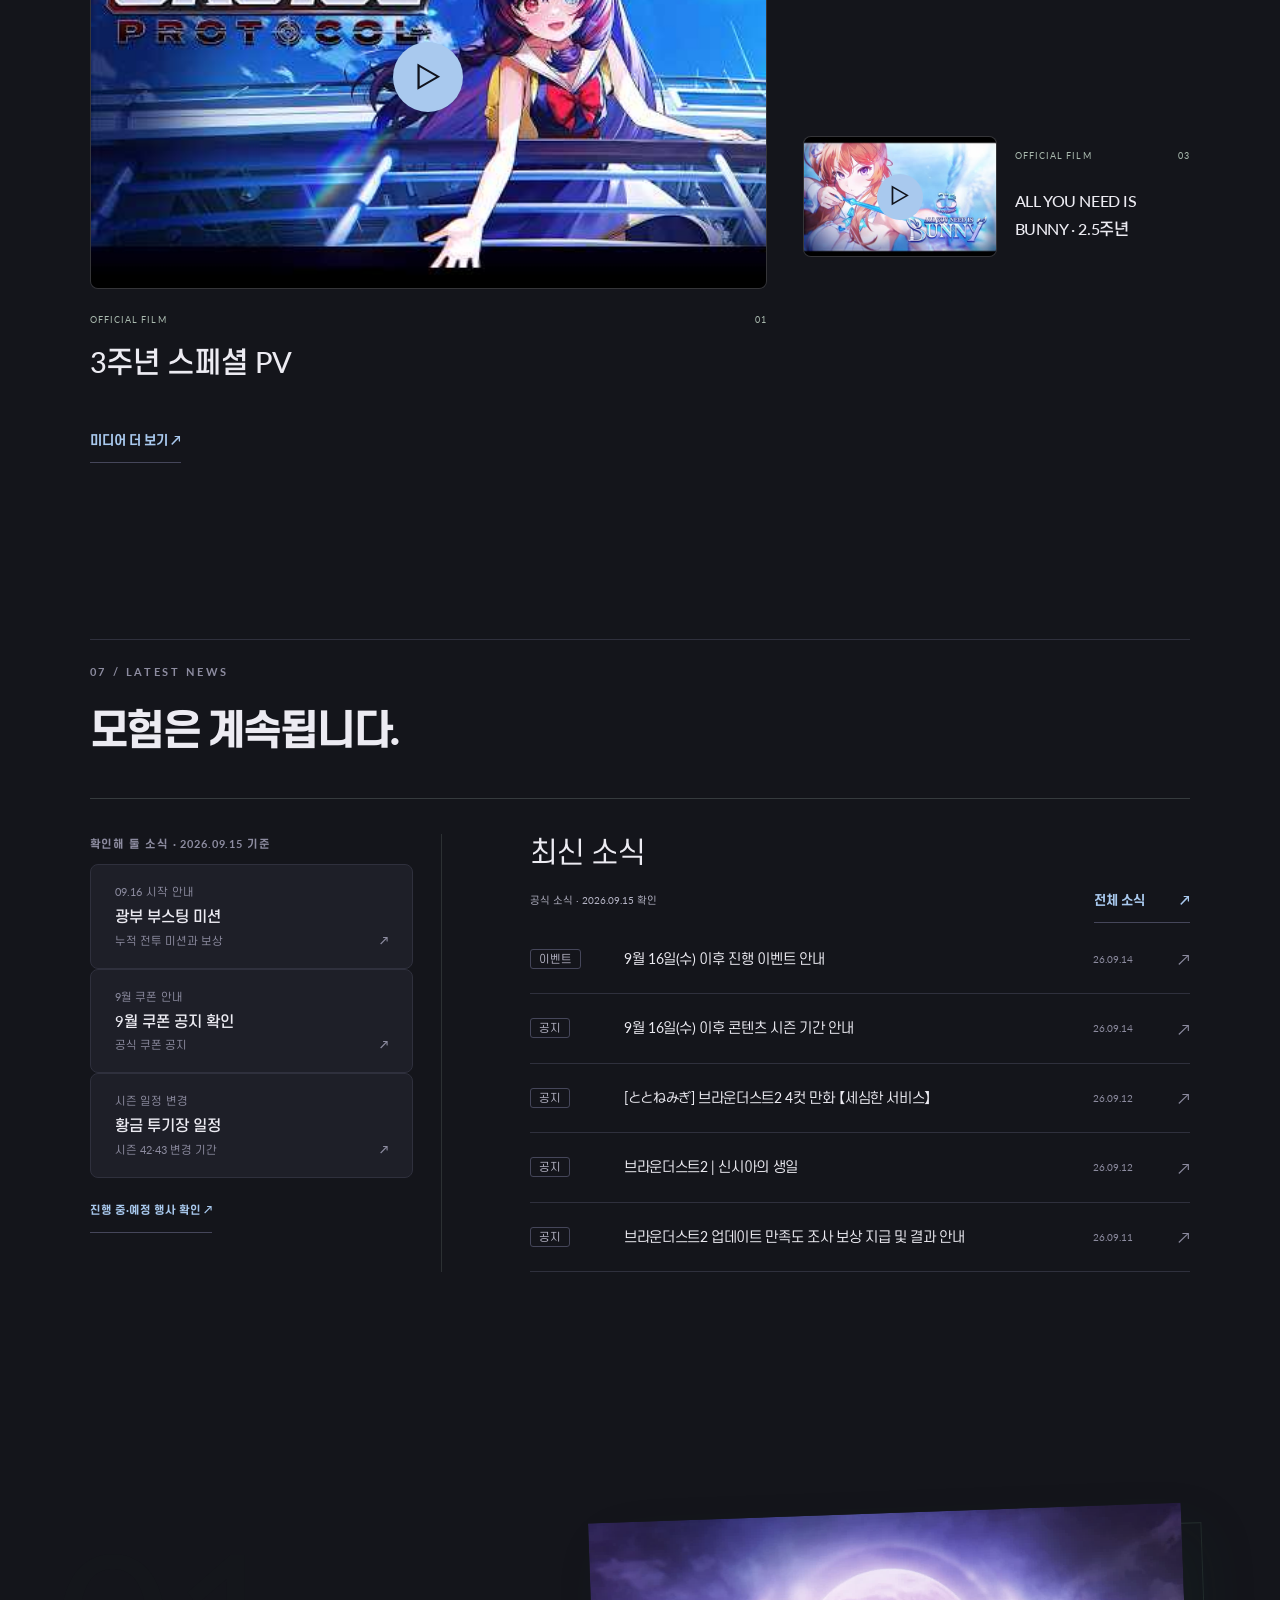
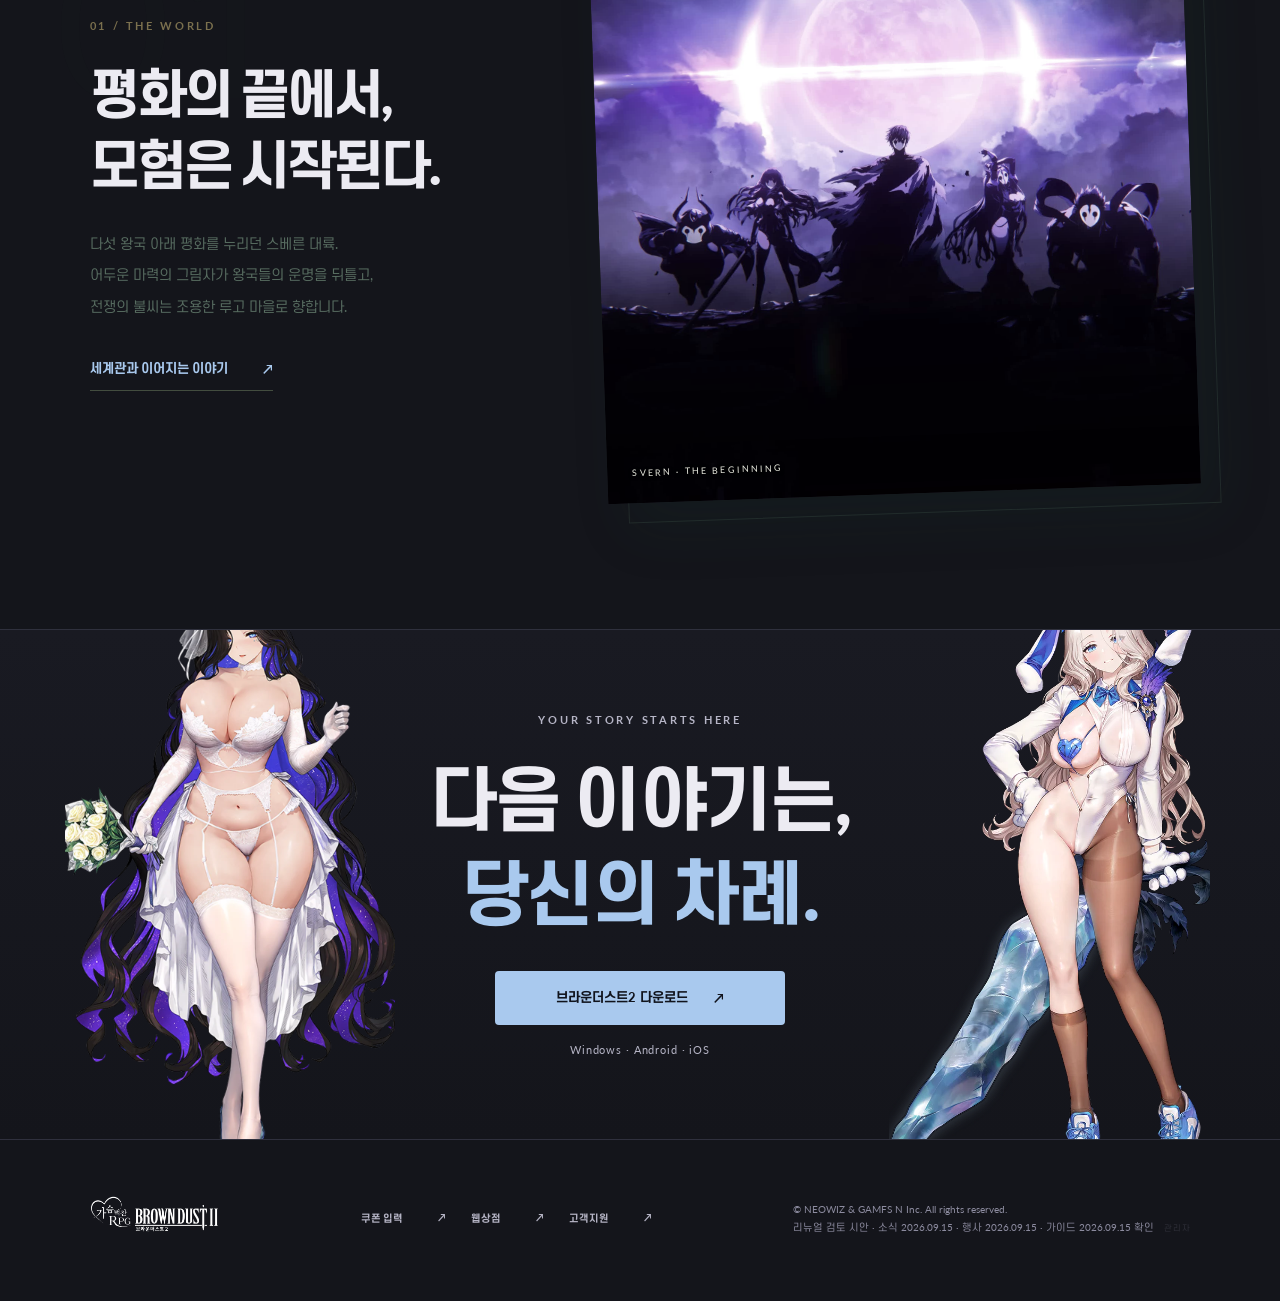
==== commit 98298fcd: "Publish dawn palette and vertical costume list Source: bd2-v2-20260914 main 7ae1a6a  Co-Authored-By:" ====
--- a/index.html
+++ b/index.html
@@ -1 +1 @@
-<!doctype html><html lang="ko"><head><meta charset="UTF-8"><meta name="viewport" content="width=device-width,initial-scale=1"><meta name="color-scheme" content="light"><link rel="preconnect" href="https://fonts.googleapis.com"><link rel="stylesheet" href="https://fonts.googleapis.com/css2?family=Lato:wght@400;700;900&family=Noto+Sans+JP:wght@400;700&display=swap"><title>브라운더스트2 | index</title><link rel="stylesheet" href="./style.css?v=9afad6ad509b"></head><body><div id="app"></div><script src="./app.js?v=0d2b216c0fa7" defer></script></body></html>+<!doctype html><html lang="ko"><head><meta charset="UTF-8"><meta name="viewport" content="width=device-width,initial-scale=1"><meta name="color-scheme" content="light"><link rel="preconnect" href="https://fonts.googleapis.com"><link rel="stylesheet" href="https://fonts.googleapis.com/css2?family=Lato:wght@400;700;900&family=Noto+Sans+JP:wght@400;700&display=swap"><title>브라운더스트2 | index</title><link rel="stylesheet" href="./style.css?v=5864ada11a30"></head><body><div id="app"></div><script src="./app.js?v=fc7053dfdc40" defer></script></body></html>
--- a/style.css
+++ b/style.css
@@ -1 +1 @@
-.pack-jump{font-size:12px;margin-top:12px}.pack-explainer{padding-top:10px!important}.pack-primer{max-width:820px;margin-bottom:30px}.pack-explainer h2{font-size:clamp(26px,3vw,38px);line-height:1.35;margin:0 0 14px}.pack-explainer p,.pack-explainer li{font-size:15px;line-height:1.85;color:var(--muted)}.pack-chapter{scroll-margin-top:100px;border-top:1px solid var(--line);padding:38px 0}.pack-chapter-heading{display:grid;grid-template-columns:150px 1fr;gap:32px;align-items:center;max-width:1000px}.pack-chapter-heading img{width:100%;max-height:160px;object-fit:contain}.pack-chapter-heading .eyebrow{color:var(--gold);font-size:11px;margin:0 0 8px}.pack-explanation-grid{display:grid;grid-template-columns:1fr 1fr;gap:48px;margin-top:24px}.pack-explainer h3{font-size:19px;margin:0 0 12px}.pack-explainer ul{padding-left:20px;margin:0}.pack-explainer li{margin-bottom:10px}.pack-explainer strong{color:var(--cream)}.pack-choice{border-left:2px solid var(--gold);padding:12px 20px;background:#ffffff04;margin:20px 0}.pack-choice p{margin:6px 0 0}.pack-related{padding:28px;border:1px solid var(--line);margin-top:12px}.pack-related h3{margin-top:22px}.pack-related .source-note{font-size:12px}@media(max-width:760px){.pack-chapter{padding:28px 0}.pack-chapter-heading{grid-template-columns:80px minmax(0,1fr);gap:16px;align-items:start}.pack-explanation-grid{grid-template-columns:1fr;gap:18px;margin-top:16px}.pack-explainer p,.pack-explainer li{font-size:14px}.pack-related{padding:20px}.pack-jump{margin-top:8px}}@media(max-width:760px){body[data-page=packs] .packs .pack-film video{max-height:140px}body[data-page=packs] .packs .pack-list article{padding:12px 0}body[data-page=packs] .packs .pack-list article p{font-size:12px;line-height:1.6;margin:6px 0}body[data-page=packs] .pack-jump{margin-top:0;font-size:11px}.pack-chapter{scroll-margin-top:16px}}.pack-evidence{margin-left:24px}@media(max-width:760px){.pack-evidence{display:table;margin-left:0;margin-top:14px}}.lesson-detail{margin-top:30px;max-width:1000px;--gold:#756037;--muted:#49624e;--line:#29463d30}.lesson-detail h4{font-size:15px;letter-spacing:0;font-weight:600;color:var(--gold);margin:0 0 18px}.lesson-steps{list-style:none;padding:0;margin:0 0 30px;display:grid;gap:24px}.lesson-steps li{display:grid;grid-template-columns:34px minmax(0,1fr);gap:16px}.lesson-steps li>span{border:1px solid var(--line);border-radius:50%;width:32px;height:32px;display:grid;place-items:center;color:var(--gold);font-size:12px}.lesson-detail h5{font-size:16px;font-weight:500;margin:2px 0 8px;line-height:1.6}.lesson-detail p{font-size:14px;line-height:1.9;color:var(--muted);overflow-wrap:anywhere}.lesson-example,.sp-planner{padding:26px;background:#dfc99b09;border:1px solid var(--line);margin:26px 0}.lesson-flow{display:flex;flex-wrap:wrap;gap:12px;margin-bottom:16px}.lesson-flow>span{padding:12px 16px;border:1px solid #85734755;font-size:13px;line-height:1.6;color:#344c3f;background:#eeeade}.lesson-flow>span+span:before{content:"→";margin-right:12px;color:var(--gold)}.lesson-check{border-left:2px solid var(--gold);padding:6px 0 6px 20px}.lesson-check h4{margin-bottom:8px}.sp-inputs{display:grid;grid-template-columns:repeat(3,minmax(0,1fr));gap:18px;margin:24px 0}.sp-inputs label{display:grid;gap:10px;font-size:12px;color:#344c3f}.sp-inputs input{min-width:0;width:100%;padding:12px;background:#0c191a;border:1px solid #9eb6ac80;color:#fff;font:22px var(--serif)}.sp-result{display:block;border-top:1px solid var(--line);padding-top:20px}.sp-result>div{display:flex;gap:16px;align-items:center;flex-wrap:wrap;font-size:12px}.sp-result strong{font:26px var(--serif);color:var(--gold);margin-right:16px}.sp-result p{margin-top:12px}.sp-result.insufficient strong,.sp-result.insufficient p{color:#9b381e}.guide-reference-list{display:flex;gap:10px 24px;flex-wrap:wrap;margin:20px 0}@media(max-width:600px){.lesson-example,.sp-planner{padding:20px 16px}.sp-inputs{grid-template-columns:1fr}.lesson-flow{flex-direction:column}.lesson-steps li{grid-template-columns:28px minmax(0,1fr);gap:10px}.lesson-steps li>span{width:26px;height:26px}.lesson-detail h5{font-size:15px}.lesson-detail p{font-size:13px}.sp-result>div{display:grid;grid-template-columns:1fr auto}}.world-lore{border-top:1px solid var(--line);padding-top:85px}.lore-intro{max-width:760px;margin-bottom:58px}.lore-intro>p:not(.eyebrow){color:var(--muted);margin-top:22px;font-size:15px}.lore-intro .lore-date{font-size:11px;color:var(--gold)}.lore-chapters{list-style:none;padding:0;margin:0}.lore-chapters>li{display:grid;grid-template-columns:86px minmax(0,1fr);gap:24px;padding:38px 0;border-top:1px solid var(--line)}.lore-number{font:italic 40px/1.3 var(--serif);color:var(--gold);opacity:.7}.lore-chapters article{max-width:850px}.lore-chapters .eyebrow{margin-bottom:14px;letter-spacing:.12em;line-height:1.8}.lore-chapters h3,.lore-other h3{font:400 clamp(26px,3vw,38px)/1.45 var(--serif);letter-spacing:-.03em}.lore-chapters article>p:not(.eyebrow){margin:20px 0 8px;color:var(--muted);font-size:15px;word-break:keep-all;overflow-wrap:anywhere}.lore-other{margin-top:44px;padding:38px;border:1px solid var(--line);background:#d8c69808}.lore-other>p:not(.eyebrow){margin-top:20px;color:var(--muted);font-size:14px}.lore-branches{display:grid;grid-template-columns:repeat(2,minmax(0,1fr));gap:32px;margin:30px 0 16px}.lore-branches h4{font-size:17px;font-weight:500;color:var(--gold);margin-bottom:12px}.lore-branches p{font-size:14px;color:var(--muted);word-break:keep-all;overflow-wrap:anywhere}.lore-footnote{margin-top:26px;color:var(--muted);font-size:12px}.world-lore .text-link{line-height:1.7}@media(max-width:700px){.world-lore{padding-top:55px}.lore-intro{margin-bottom:32px}.lore-chapters>li{grid-template-columns:34px minmax(0,1fr);gap:14px;padding:30px 0}.lore-number{font-size:27px}.lore-chapters .eyebrow{font-size:9px}.lore-chapters article>p:not(.eyebrow){font-size:14px;word-break:normal}.lore-other{padding:24px 20px}.lore-branches{grid-template-columns:1fr;gap:26px}.lore-intro>p:not(.eyebrow){font-size:14px}}.pc-install,.launcher-help{padding:clamp(24px,4vw,56px);border:1px solid #c3a77566;background:linear-gradient(130deg,#29303a,#151820);margin-bottom:40px;border-radius:4px}.pc-install p,.launcher-help p,.download-page>p{max-width:850px;line-height:1.85;color:#c7c9d0}.pc-primary{margin:16px 0}.install-steps{counter-reset:step;list-style:none;padding:0;display:grid;gap:18px;margin:24px 0}.install-steps li{display:flex;align-items:baseline;gap:16px;line-height:1.7}.install-steps li:before{counter-increment:step;content:"0" counter(step);color:#e0bf82;font-weight:700}.download-page>h2{margin-top:44px}.mobile-platforms{grid-template-columns:repeat(2,minmax(0,1fr))}.optional-source{margin:24px 0;border-top:1px solid #ffffff26;padding-top:16px;font-size:14px;color:#adb1bd}.optional-source summary{cursor:pointer}.optional-source .actions{margin-top:16px}.event-record{max-width:1000px;margin:auto;scroll-margin-top:110px}.event-record h2,.event-record h3{overflow-wrap:anywhere}.event-record>img{width:100%;max-height:430px;object-fit:cover;margin:24px 0}.event-record section{padding:24px 0;border-bottom:1px solid #ffffff24}.event-record p{line-height:1.9;color:#c7c9d0}.event-record-nav{display:flex;gap:24px;flex-wrap:wrap;margin:30px 0}.article-rich{overflow-wrap:anywhere;line-height:1.9}.article-rich img{display:block;max-width:100%;height:auto;margin:24px auto}.article-rich table{display:block;max-width:100%;overflow-x:auto;border-collapse:collapse;margin:24px 0}.article-rich th,.article-rich td{min-width:100px;padding:10px 14px;border:1px solid #77777766;vertical-align:top}.article-rich a{color:#dfc18c;text-decoration:underline}.article-rich ul,.article-rich ol{padding-left:24px}.article-rich li{margin:8px 0}.article-rich h2,.article-rich h3,.article-rich h4{font-size:clamp(19px,2vw,28px);margin:28px 0 14px}.article-rich p{white-space:normal!important}.download-page .button{white-space:normal;text-align:center}.download-page h2{overflow-wrap:anywhere}@media(max-width:600px){.mobile-platforms{grid-template-columns:1fr}.pc-install,.launcher-help{padding:24px 20px}.event-record-nav{gap:16px}.article-rich td,.article-rich th{min-width:85px}}.costume-gallery{max-width:none;background:linear-gradient(180deg,#fff,var(--mist) 70%,#fff);overflow:hidden}.cg-stage{--season:#8fc4f2;--season-2:#e3f2ff;position:relative;display:grid;grid-template-columns:minmax(0,1fr) minmax(0,1.05fr);gap:4%;align-items:center;max-width:1320px;margin:0 auto;min-height:780px;padding:0 3%;border-radius:28px;overflow:hidden;background:radial-gradient(ellipse at 28% 55%,#fff 0%,var(--season-2) 42%,transparent 72%),linear-gradient(160deg,var(--season-2),#fff 55%,var(--mist));border:1px solid var(--line);isolation:isolate}.cg-stage[data-season=winter]{--season:#b7a8ee;--season-2:#ece8ff}.cg-stage:before{content:"✦";position:absolute;left:4%;top:6%;font-size:22px;color:var(--season);opacity:.8}.cg-stage:after{content:"✦";position:absolute;left:46%;bottom:9%;font-size:14px;color:var(--season)}.cg-art{position:relative;height:780px;display:grid;place-items:center;align-self:stretch}.cg-halo{position:absolute;left:50%;top:52%;width:78%;aspect-ratio:1;transform:translate(-50%,-50%);border-radius:50%;background:radial-gradient(circle,#fff 0%,var(--season-2) 50%,transparent 70%);z-index:-1}.cg-view,.cg-idle{grid-area:1/1;height:100%;width:100%;pointer-events:none;object-fit:contain;filter:drop-shadow(0 18px 30px #1d356b26)}.cg-idle{opacity:0;transition:opacity .4s}.cg-stage.is-moving .cg-idle{opacity:1}.cg-stage.is-moving .cg-view{opacity:0;transition:opacity .4s}.cg-info{padding:36px 0;color:var(--ink)}.cg-season-label{display:inline-block;font-size:12px;font-weight:700;color:var(--blue-deep);background:#fff;border:1px solid var(--line);border-radius:999px;padding:5px 14px;margin-bottom:18px}.cg-info h3{font-size:clamp(40px,4vw,60px);font-weight:800;line-height:1.1;letter-spacing:-.03em}.cg-info h3 small{display:block;font-size:17px;font-weight:700;color:var(--blue);letter-spacing:0;margin-bottom:10px}.cg-quote{margin:18px 0 12px;padding:16px 20px;background:#fff;border-radius:14px 14px 14px 2px;border:1px solid var(--line);font-size:15px;line-height:1.75;color:var(--ink-2);box-shadow:var(--shadow)}.cg-cv{font-size:13px;color:var(--ink-3)}.cg-cv span{margin:0 6px;color:var(--ink-3)}.cg-profile{display:grid;grid-template-columns:repeat(2,minmax(0,1fr));gap:1px;margin:18px 0;background:var(--line);border:1px solid var(--line);border-radius:12px;overflow:hidden}.cg-profile div{background:#ffffffe6;padding:11px 14px;min-width:0}.cg-profile div:nth-child(3){grid-column:span 2}.cg-profile dt{font-size:11px;font-weight:700;color:var(--blue);margin-bottom:3px}.cg-profile dd{margin:0;font-size:13.5px;line-height:1.6;color:var(--ink)}.cg-rumors h4{font-size:13px;font-weight:800;color:var(--ink);margin-bottom:10px}.cg-rumors h4:before{content:"✦ ";color:var(--blue)}.cg-rumors{display:grid;grid-template-columns:repeat(2,minmax(0,1fr));gap:8px}.cg-rumors h4{grid-column:1/-1;margin-bottom:2px}.cg-rumors p{position:relative;font-size:12.5px;line-height:1.65;color:var(--ink-2);background:var(--season-2);border-radius:12px 12px 12px 2px;padding:11px 14px;margin:0}.cg-arrows{display:flex;align-items:center;gap:14px;margin-top:20px;font:900 12px Lato,sans-serif;color:var(--ink-3);letter-spacing:.1em}.cg-arrows button{width:42px;height:42px;border-radius:50%;background:#fff;border:1px solid var(--line);color:var(--blue);font-size:16px}.cg-arrows button:hover{border-color:var(--blue)}.cg-rail{display:flex;gap:12px;max-width:1320px;margin:26px auto 0;overflow-x:auto;padding:6px 3% 12px;scrollbar-width:thin}.cg-rail button{flex:0 0 auto;display:flex;align-items:center;gap:10px;padding:6px 16px 6px 6px;background:#fff;border:1px solid var(--line);border-radius:999px;color:var(--ink);text-align:left;transition:border-color .2s,box-shadow .2s,transform .2s}.cg-rail button:hover{transform:translateY(-2px);box-shadow:var(--shadow)}.cg-rail button[aria-selected=true]{border-color:var(--blue);box-shadow:0 0 0 2px #2f63d633,var(--shadow)}.cg-rail img{width:52px;height:52px;border-radius:50%}.cg-rail span{font-size:14px;font-weight:700;line-height:1.3}.cg-rail small{display:block;font-size:11px;font-weight:500;color:var(--ink-3)}.cg-more{display:table;margin:26px auto 0}.costume-gallery .source-note{text-align:center;margin-top:16px;font-size:12px;color:var(--ink-3)}.cg-heroes{background:linear-gradient(180deg,var(--mist),#fff)}.cg-hero-grid{display:grid;grid-template-columns:repeat(2,minmax(0,1fr));gap:24px;max-width:1320px;margin:0 auto}.cg-hero{background:#fff;border:1px solid var(--line);border-radius:18px;overflow:hidden;box-shadow:var(--shadow)}.cg-hero-film{position:relative;aspect-ratio:16/9;background:var(--mist-2)}.cg-hero-film video{width:100%;height:100%;object-fit:cover;display:block}.cg-hero-toggle{position:absolute;right:16px;bottom:16px;padding:10px 18px;border-radius:999px;background:linear-gradient(135deg,#3b74e6,var(--blue-deep));color:#fff;font-size:13px;font-weight:700;box-shadow:0 6px 18px #2f63d644}.cg-hero-toggle[aria-pressed=true]{background:#fff;color:var(--blue)}.cg-hero-copy{padding:24px 28px 28px}.cg-hero-title{font-size:13px;font-weight:700;color:var(--blue)}.cg-hero-copy h3{font-size:30px;font-weight:800;margin:4px 0 12px}.cg-hero-copy blockquote{margin:0 0 12px;font-size:15px;color:var(--blue-deep);font-weight:700}.cg-hero-copy p{font-size:14px;line-height:1.8;color:var(--ink-2)}.cg-heroes .source-note{text-align:center;margin-top:18px;font-size:12px;color:var(--ink-3)}@media(max-width:900px){.cg-stage{grid-template-columns:1fr;gap:16px;min-height:0;padding:20px 5% 10px}.cg-stage{overflow:visible}.cg-art{height:480px;overflow:hidden}.cg-rumors{grid-template-columns:1fr}.cg-info{padding:0 0 20px}.cg-hero-grid{grid-template-columns:1fr}}.admin-shortcut{font-size:9px!important;letter-spacing:.14em;color:#b7c2bc!important;border:1px solid #ffffff2b;padding:6px 8px;opacity:.68;transition:opacity .2s,border-color .2s,color .2s}.admin-shortcut:hover,.admin-shortcut:focus-visible,.admin-shortcut[aria-current]{opacity:1;color:var(--gold)!important;border-color:#dac29170}.admin-entry{opacity:.22;font-size:8px;margin-left:7px;letter-spacing:.08em;transition:opacity .2s}.admin-entry:hover,.admin-entry:focus-visible{opacity:1;color:var(--gold)}.admin-area{min-height:72vh;padding:70px 7% 110px;background:radial-gradient(circle at 90% 5%,#bca66b16,transparent 32%),#101818}.admin-area h2,.admin-area h3{font-family:var(--serif)}.admin-area h3{font-size:28px;font-weight:400}.admin-login{width:min(560px,100%);margin:35px auto 70px;padding:65px;background:linear-gradient(145deg,#1b2d29,#12211f);border:1px solid #d6c18b35;box-shadow:0 35px 90px #050b0a88;position:relative;overflow:hidden}.admin-login:before{content:"";position:absolute;inset:0;background:linear-gradient(130deg,transparent 60%,#dac2910c);pointer-events:none}.admin-login-mark{width:54px;height:54px;display:grid;place-items:center;border:1px solid #dac29177;color:var(--gold);margin-bottom:34px;transform:rotate(45deg)}.admin-login-mark:first-letter{display:block;transform:rotate(-45deg)}.admin-login h2{font-size:46px;margin-bottom:16px}.admin-login>p:not(.eyebrow){color:var(--muted);font-size:14px}.admin-login form{margin:42px 0 26px}.admin-login label{display:block;font-size:11px;color:#9baba3;margin-bottom:11px;letter-spacing:.1em}.admin-login form>div{display:flex}.admin-login input{height:56px;min-width:0;flex:1;border:1px solid #ffffff28;border-right:0;background:#0b1716;color:#fff;padding:0 18px}.admin-login form button{height:56px;padding:0 24px;background:var(--gold);color:#15211f;font-weight:700}.admin-login-error{min-height:24px;color:#ef9f8f;font-size:11px;margin-top:10px}.admin-back{font-size:11px;color:#8fa29a;border-bottom:1px solid #ffffff20;padding-bottom:5px}.admin-dashboard{max-width:1500px;margin:auto}.admin-dashboard-head{display:flex;justify-content:space-between;align-items:end;gap:30px;margin-bottom:40px}.admin-dashboard-head h2{font-size:52px}.admin-dashboard-head>div>p:last-child{color:var(--muted);font-size:13px;margin-top:14px}.admin-head-actions{display:flex;align-items:center;gap:12px}.admin-head-actions a,.admin-head-actions button{border:1px solid #ffffff30;padding:12px 16px;font-size:11px;color:#c5d0ca}.admin-summary-card{display:grid;grid-template-columns:1fr auto auto;align-items:center;gap:35px;padding:27px 31px;border:1px solid #ffffff20;background:#172724;margin-bottom:22px}.admin-summary-card[data-tone=pass]{border-left:4px solid #74c69d}.admin-summary-status{display:flex;align-items:center;gap:17px}.admin-summary-status>span{width:44px;height:44px;border-radius:50%;display:grid;place-items:center;background:#74c69d;color:#102019;font-weight:900}.admin-summary-status small,.admin-summary-status strong{display:block}.admin-summary-status small{font-size:9px;color:#91a39b;letter-spacing:.12em}.admin-summary-status strong{font-size:20px;margin-top:4px}.admin-summary-copy{text-align:right}.admin-summary-copy p{font-size:12px}.admin-summary-copy span{font-size:9px;color:#8ea198}.admin-summary-card code{font-size:9px;color:#8ea198;border:1px solid #ffffff16;padding:8px}.admin-grid{display:grid;grid-template-columns:1.15fr .85fr;gap:22px}.admin-grid-top{align-items:start}.admin-grid-bottom{margin-top:22px}.admin-panel{background:#172724;border:1px solid #ffffff17;padding:32px}.admin-panel>p:not(.eyebrow){color:#91a49a;font-size:12px;margin-top:12px}.admin-panel-head{display:flex;justify-content:space-between;align-items:start;gap:20px}.admin-panel-head .eyebrow{margin-bottom:10px}.admin-live-dot,.admin-recorded,.admin-manual{font-size:8px;letter-spacing:.12em;border:1px solid #ffffff20;padding:7px 9px}.admin-live-dot{color:#87dab1}.admin-live-dot:before{content:"";display:inline-block;width:6px;height:6px;border-radius:50%;background:#6ad49c;margin-right:7px;box-shadow:0 0 9px #6ad49c}.admin-primary{width:100%;min-height:62px;background:var(--gold);color:#13221e;font-weight:800;display:flex;justify-content:space-between;align-items:center;padding:0 24px;margin:26px 0 10px}.admin-primary:disabled{opacity:.45;cursor:wait}.admin-run-state{font-size:10px;color:#81968b;margin-bottom:16px}.admin-check-list{list-style:none;padding:0;margin:0;border-top:1px solid #ffffff12}.admin-check-list li{display:grid;grid-template-columns:25px 1fr auto;align-items:center;gap:10px;padding:12px 3px;border-bottom:1px solid #ffffff10}.admin-check-list strong{font-size:12px;font-weight:500}.admin-check-list small{font-size:9px;color:#80948a}.admin-check-list li[data-tone=pass] .admin-check-icon{color:#74c69d}.admin-check-list li[data-tone=fail] .admin-check-icon{color:#ef8f7b}.admin-check-list li[data-tone=running] .admin-check-icon{color:var(--gold);animation:adminPulse .8s alternate infinite}.admin-scan-result{padding:18px;margin-top:18px;border-left:3px solid #74c69d;background:#0e1c1a}.admin-scan-result[data-tone=fail]{border-left-color:#ef8f7b}.admin-scan-result strong{font-size:13px}.admin-scan-result p,.admin-scan-result li{font-size:10px;color:#a1b1a9;margin-top:7px}.admin-probe{position:fixed;left:-10000px;top:0;width:1440px;height:1000px;border:0}.admin-metrics{display:grid;grid-template-columns:repeat(2,1fr);gap:1px;background:#ffffff16;margin:25px 0 18px}.admin-metrics div{background:#13221f;padding:17px}.admin-metrics dt{font-size:9px;color:#84978e}.admin-metrics dd{font:24px var(--serif);margin:7px 0 0;color:#f1eadb}.admin-note{border-top:1px solid #ffffff12;padding-top:16px}.admin-preview-panel{margin-top:22px}.admin-preview-head{align-items:end}.admin-preview-tools{display:flex;align-items:end;gap:12px}.admin-preview-tools label{font-size:9px;color:#82958c}.admin-preview-tools select{display:block;margin-top:7px;height:38px;background:#0d1c19;color:#fff;border:1px solid #ffffff25;padding:0 34px 0 11px}.admin-preview-tools [role=group]{display:flex}.admin-preview-tools button{height:38px;padding:0 15px;border:1px solid #ffffff25;font-size:10px}.admin-preview-tools button[aria-pressed=true]{background:var(--gold);color:#12221d}.admin-preview-frame{height:680px;background:#08100f;margin-top:25px;display:flex;justify-content:center;overflow:hidden;border:1px solid #ffffff18}.admin-preview-frame iframe{width:100%;height:100%;border:0;background:#101818;transition:width .25s}.admin-preview-frame[data-device=mobile] iframe{width:390px;box-shadow:0 0 0 12px #020706}.admin-review-list{display:grid;margin-top:22px}.admin-review-list label{display:flex;align-items:flex-start;gap:13px;padding:15px 0;border-bottom:1px solid #ffffff10;font-size:12px;line-height:1.6}.admin-review-list input{width:18px;height:18px;accent-color:#c9b47e;flex-shrink:0}.admin-guide-panel ul{list-style:none;padding:0;margin:25px 0 0}.admin-guide-panel li{display:flex;gap:15px;margin:20px 0}.admin-guide-panel li>span{width:11px;height:11px;border-radius:50%;margin-top:5px;flex-shrink:0}.admin-guide-panel span[data-tone=pass]{background:#74c69d}.admin-guide-panel span[data-tone=warn]{background:#e4bb6e}.admin-guide-panel span[data-tone=fail]{background:#ef8f7b}.admin-guide-panel strong{font-size:13px}.admin-guide-panel p{font-size:10px;color:#879a91;margin-top:4px}.admin-login[hidden],.admin-dashboard[hidden]{display:none}@keyframes adminPulse{to{opacity:.3}}@media(max-width:900px){.admin-grid{grid-template-columns:1fr}.admin-summary-card{grid-template-columns:1fr auto}.admin-summary-copy{grid-row:2;text-align:left}.admin-dashboard-head{align-items:start}.admin-preview-head{display:block}.admin-preview-tools{margin-top:20px}.admin-preview-frame{height:560px}}@media(max-width:600px){.admin-area{padding:45px 5% 75px}.admin-login{padding:38px 25px}.admin-login h2{font-size:36px}.admin-login form>div{display:block}.admin-login input,.admin-login form button{width:100%;border:1px solid #ffffff28}.admin-login form button{margin-top:9px}.admin-dashboard-head{display:block}.admin-dashboard-head h2{font-size:39px}.admin-head-actions{margin-top:22px}.admin-summary-card{display:block}.admin-summary-copy{margin-top:18px}.admin-summary-card code{display:inline-block;margin-top:14px}.admin-panel{padding:23px 19px}.admin-area h3{font-size:23px}.admin-metrics{grid-template-columns:1fr 1fr}.admin-preview-tools{display:block}.admin-preview-tools [role=group]{margin-top:10px}.admin-preview-frame{height:520px}.admin-preview-frame[data-device=mobile] iframe{width:100%}}:root{font-family:Malgun Gothic,Apple SD Gothic Neo,sans-serif;color:#edece5;background:#101818;font-synthesis:none;--gold:#dac291;--muted:#abb5af;--line:#ffffff21;--serif:Georgia,"Batang",serif}*{box-sizing:border-box}html{scroll-behavior:smooth;scroll-padding-top:90px}body{margin:0}button,input,select{font:inherit}a{color:inherit;text-decoration:none}button{color:inherit;cursor:pointer}button,a,summary,input,select{-webkit-tap-highlight-color:transparent}button:focus-visible,a:focus-visible,summary:focus-visible,input:focus-visible,select:focus-visible{outline:2px solid #edd398;outline-offset:5px}img,video{max-width:100%;display:block}button{border:0;background:none}h1,h2,h3,h4,p{margin:0}h1,h2{font-weight:400;letter-spacing:-.055em}h2{font-size:clamp(32px,4vw,58px);line-height:1.25}h3{font-size:22px}p{line-height:1.85}em{font-style:normal;color:var(--gold)}header{height:88px;padding:0 4.5%;display:flex;align-items:center;gap:35px;position:absolute;z-index:20;width:100%;border-bottom:1px solid #ffffff29;background:linear-gradient(#0c141be6,#0c141b33)}.brand{font:700 23px/.85 Georgia,serif;letter-spacing:-1.2px;display:grid;grid-template-columns:auto 19px;width:126px;flex-shrink:0}.brand span{font-size:25px;grid-column:1;letter-spacing:1px}.brand b{grid-row:1/3;grid-column:2;font-size:45px;font-weight:400}header nav{display:flex;align-items:center;gap:31px;margin-left:auto;font-size:13px}header nav>a{white-space:nowrap;color:#d6dcd8}header nav>a:hover,header nav>a[aria-current]{color:var(--gold)}summary{cursor:pointer;list-style:none}summary::-webkit-details-marker{display:none}.nav-drop{position:relative;white-space:nowrap}.nav-drop>div{position:absolute;top:36px;left:-18px;background:#152020;border:1px solid var(--line);padding:20px;display:grid;gap:20px;min-width:180px}.languages{font-size:11px}.button{min-height:52px;display:inline-flex;align-items:center;justify-content:center;gap:26px;padding:14px 27px;font-size:13px;font-weight:700;letter-spacing:.02em;transition:background .2s,transform .2s}.button:hover{transform:translateY(-2px)}.button.gold{background:var(--gold);color:#152125}.button.gold:hover{background:#f0d8a6}.button.outline{border:1px solid #ffffff62;background:#0c151733}.button.small{min-height:42px;font-size:12px;padding:10px 20px}.menu-toggle{display:none}.eyebrow{font-size:10px;font-weight:700;letter-spacing:.22em;color:var(--gold);margin-bottom:22px}.hero{height:max(760px,94svh);max-height:1100px;position:relative;overflow:hidden;isolation:isolate;background:#213235}.hero-film{position:absolute;inset:0;width:100%;height:100%;object-fit:cover;opacity:.68;z-index:-3}.hero-shade{position:absolute;inset:0;background:linear-gradient(90deg,#0b181bd9,#0b181b70 46%,#0b181b00 76%),linear-gradient(0deg,#101818 0%,transparent 36%);z-index:-2}.hero-words{position:absolute;top:30%;left:9%;z-index:3}.hero h1{font-family:var(--serif);font-size:clamp(58px,6.7vw,105px);line-height:1.18;text-shadow:0 2px 20px #0005}.hero-sub{font-size:14px;color:#d1d9d3;margin-top:30px;line-height:2}.actions{display:flex;align-items:center;gap:15px;flex-wrap:wrap;margin-top:32px}.hero-cast{position:absolute;right:0;top:11%;bottom:0;width:53%;display:flex;justify-content:center;align-items:end;z-index:1}.hero-person{position:relative;width:100%;height:100%;display:flex;justify-content:center;align-items:end}.hero-person img{height:104%;max-width:100%;object-fit:contain;object-position:bottom;filter:drop-shadow(0 18px 35px #061a2599)}.hero-person>span{display:none}.hero-bottom{position:absolute;bottom:34px;left:4.5%;right:4.5%;display:flex;align-items:center;justify-content:space-between;z-index:4;font-size:10px;letter-spacing:.12em;color:#c8d2cf}.hero-bottom>span{writing-mode:vertical-rl;position:absolute;bottom:140px;left:0;font-size:10px;letter-spacing:.35em}.hero-bottom>a{margin-left:5%}.film-toggle{width:38px;height:38px;border:1px solid #ffffff65;border-radius:50%;font-size:17px}.hero-B{display:grid;grid-template-columns:1fr 1fr;background:#e6dfcd;color:#1a2a2c;height:850px}.hero-B .hero-film{left:50%;width:50%;opacity:.6}.hero-B .hero-shade{display:none}.hero-B .hero-words{left:7%;top:31%;width:42%}.hero-B h1{font-size:clamp(48px,5.5vw,85px)}.hero-B .hero-words .eyebrow,.hero-B em{color:#736244}.hero-B .hero-sub{color:#4e605d}.hero-B .hero-cast{width:50%;right:0;top:15%}.hero-B .button.outline{border-color:#243b4270;color:#243b42;background:transparent}.hero-B .hero-bottom{color:#6b7874}.hero-C{height:1020px}.hero-C .hero-film{opacity:.28}.hero-C .hero-words{top:135px;left:0;width:100%;text-align:center}.hero-C h1{font-size:58px}.hero-C h1 br,.hero-C .hero-sub{display:none}.hero-C .actions{justify-content:center;margin-top:22px}.hero-C .hero-cast{width:88%;inset:405px auto 70px 6%;gap:12px;align-items:stretch}.hero-C .hero-person{width:25%;background:linear-gradient(#839b8e20,#68878108);border:1px solid #b2c4ba25;overflow:hidden}.hero-C .hero-person img{height:100%;width:100%;object-fit:contain;transition:transform .5s}.hero-C .hero-person:hover img{transform:scale(1.07)}.hero-C .hero-person>span{display:block;position:absolute;bottom:0;background:linear-gradient(transparent,#0c1d20);width:100%;padding:60px 16px 16px;text-align:center;font-size:18px}.hero-C .hero-person small{display:block;font-size:10px;color:var(--gold);margin-top:6px}.current-wrap{padding:0 9%;position:relative;z-index:5;margin-top:-5px;background:#101818}.current{display:grid;grid-template-columns:repeat(3,1fr);border-bottom:1px solid var(--line);border-top:1px solid var(--line)}.current>a{padding:27px 28px;display:grid;gap:6px;border-right:1px solid var(--line);transition:background .2s}.current>a:first-child{padding-left:0}.current>a:last-child{border:0}.current>a:hover{background:#ffffff05}.current strong{font-size:16px;font-weight:500}.current>a>span:last-child{font-size:11px;color:var(--muted);display:flex;justify-content:space-between}.status{color:#b1c1b7;font-size:10px}.status.amber{color:var(--gold)}.snapshot-date{font-size:9px;color:#8b9993;margin-top:10px;text-align:right}.section{padding:105px 9%;max-width:1800px;margin:auto}.section-head{display:flex;justify-content:space-between;align-items:end;margin-bottom:48px}.lede{font-size:14px;color:var(--muted);margin-top:22px}.text-link{font-size:12px;display:inline-flex;gap:28px;align-items:center;border-bottom:1px solid #c5b28a77;padding:12px 0;color:#d7c6a5}.text-link:hover{color:#fff}.world{display:grid;grid-template-columns:1.1fr 1fr;align-items:center;gap:8%;padding-top:130px;padding-bottom:140px}.world-art{position:relative;aspect-ratio:1.14}.world-art:before{content:"";position:absolute;inset:18px -18px -18px 18px;border:1px solid #aabcad2b;z-index:-1}.world-art video{width:100%;height:100%;object-fit:cover;filter:saturate(.75)}.art-caption{position:absolute;bottom:20px;left:22px;letter-spacing:.24em;font-size:9px;text-shadow:0 1px 4px #000}.world-copy h2{font-size:clamp(32px,3.2vw,48px)}.world-copy>p:not(.eyebrow){font-size:13px;color:var(--muted);margin:28px 0 20px}.showcase{background:radial-gradient(ellipse at 70% 50%,#30464d,#1b2c31 40%,#142123 75%);overflow:hidden;max-width:none;position:relative}.character-stage{position:relative;min-height:620px;margin-top:-35px}.character-watermark{font:italic 120px/1 var(--serif);position:absolute;top:55px;left:16%;color:#d9e2df08;white-space:nowrap;font-size:clamp(70px,12vw,185px);pointer-events:none}.character-copy{position:absolute;top:27%;width:35%;z-index:2}.character-copy h2{font-size:65px;letter-spacing:-.05em}.character-copy>p:not(.eyebrow){color:#c0cbc7;font-size:13px;margin-top:28px;max-width:285px}.costume-note{display:block;font-size:9px;letter-spacing:.24em;margin-top:40px;color:#94a8a3}.character-copy .text-link{margin-top:15px}.character-main{position:absolute;right:5%;height:650px;width:57%;object-fit:contain;object-position:center bottom;bottom:-16px;filter:drop-shadow(0 10px 30px #030b1244)}.character-stage.changed .character-main{animation:enter .45s ease-out}.character-counter{position:absolute;right:0;bottom:50px;color:#8a9f99;font:16px var(--serif)}.character-tabs{display:grid;grid-template-columns:repeat(4,1fr);position:relative;z-index:3;background:#0c191acf;border:1px solid var(--line);-webkit-backdrop-filter:blur(12px);backdrop-filter:blur(12px);margin-bottom:20px}.character-tabs button{display:flex;align-items:center;text-align:left;padding:14px 12px;gap:14px;border-bottom:2px solid transparent;position:relative}.character-tabs button[aria-selected=true]{border-bottom-color:var(--gold);background:#ddc79c13}.portrait{width:50px;height:58px;overflow:hidden;background:#ffffff08;flex-shrink:0}.portrait img{width:100%;height:150px;object-fit:cover;object-position:top;transform:scale(1.6);transform-origin:top center}.character-tabs b{font-size:13px;display:block}.character-tabs small{font-size:9px;color:#a9b7af;display:block;margin-top:5px}.tab-num{font:10px var(--serif);color:#738882;margin-left:auto}.guide{background:#e6e2d6;color:#20332f;max-width:none}.guide .eyebrow{color:#7a6847}.guide-layout{display:grid;grid-template-columns:1fr 1.5fr;gap:9%}.guide-tabs{display:grid;align-content:start}.guide-tabs button{display:flex;text-align:left;align-items:center;gap:24px;font-size:22px;padding:24px 0;border-bottom:1px solid #243e392a;color:#68756e}.guide-tabs button>span{font:12px var(--serif);opacity:.6}.guide-tabs button b{margin-left:auto;font-weight:400}.guide-tabs button[aria-selected=true]{color:#1f3a30;border-color:#263e35;font-weight:700}.guide-content h3{font-size:27px;margin-bottom:20px;font-weight:500}.guide-content article{display:flex;gap:23px;padding:20px 0;border-bottom:1px solid #243e391c}.guide-content article>span{font:14px var(--serif);color:#8c7a54;padding-top:4px}.guide-content h4{font-weight:500;font-size:15px}.guide-content p{font-size:12px;color:#5e6e66;margin-top:7px}.guide .text-link{color:#4b614e}.packs{background:#131b1c}.pack-layout{display:grid;grid-template-columns:1.1fr 1fr;gap:9%;align-items:center}.pack-film{background:#0a1215;border:1px solid var(--line);position:relative;padding:22px}.pack-film video{width:100%;aspect-ratio:1.4;object-fit:contain}.pack-film small{font-size:10px;display:block;text-align:center;color:var(--muted);margin-top:12px}.pack-list article{display:flex;gap:22px;align-items:center;border-bottom:1px solid var(--line);padding:22px 0}.pack-list article>span{font:12px var(--serif);color:#899d97}.pack-list img{width:48px;height:70px;object-fit:contain}.pack-list h3{font-size:19px;font-weight:500}.pack-list p{font-size:12px;color:var(--muted);margin-top:7px}.pack-list .text-link{margin-top:20px}.events{background:#1d2b2a;max-width:none}.events-main,.event-results{display:grid;grid-template-columns:1fr 1fr;gap:30px}.event-card{border-bottom:1px solid var(--line);padding-bottom:28px}.event-image{height:270px;background-size:cover;background-position:center;position:relative}.event-image:after{content:"";position:absolute;inset:0;background:linear-gradient(transparent,#10232144)}.event-card>div:last-child{padding:23px 0 0}.event-card .eyebrow{margin-bottom:12px;font-size:9px;letter-spacing:.08em}.event-card h3{font-size:25px;font-weight:400;letter-spacing:-.035em}.event-card p{font-size:12px;color:var(--muted);margin:13px 0 10px}.events>.text-link{margin-top:20px}.media-grid{display:grid;grid-template-columns:repeat(3,1fr);gap:25px}.media-card{text-align:left;padding:0}.media-card>div{position:relative;aspect-ratio:16/9;overflow:hidden;background:#132321}.media-card img{width:100%;height:100%;object-fit:cover;transition:transform .5s}.media-card:hover img{transform:scale(1.07)}.play{position:absolute;left:50%;top:50%;transform:translate(-50%,-50%);width:50px;height:50px;border:1px solid #fffc;display:grid;place-items:center;border-radius:50%;font-size:25px;background:#10232177}.media-card p{font-size:9px;color:#aabaaf;letter-spacing:.12em;display:flex;justify-content:space-between;margin-top:19px}.media-card h3{font-size:15px;line-height:1.5;margin-top:7px;font-weight:500}.media>.text-link{margin-top:24px}.news{padding-top:50px}.news-row{display:grid;grid-template-columns:100px 1fr 80px 12px;align-items:center;gap:20px;padding:25px 0;border-bottom:1px solid var(--line)}.news-row:hover h3{color:var(--gold)}.tag{font-size:10px;color:#b8c7bd;border:1px solid #a0b4a338;padding:5px 10px;width:fit-content}.news-row h3{font-size:14px;font-weight:400;line-height:1.6}.news-row time{font-size:10px;color:#a0ada5}.news-row>span:last-child{color:#abb9ab}.section-tools{display:flex;justify-content:space-between;align-items:center;margin-bottom:10px}.section-tools>span{font-size:10px;color:var(--muted)}.download-cta{min-height:480px;display:flex;flex-direction:column;align-items:center;justify-content:center;text-align:center;background:linear-gradient(#122829b0,#13211fec),url([data-uri]) center/cover}.download-cta h2{font-family:var(--serif);font-size:64px;line-height:1.3}.download-cta .button{margin-top:30px}.download-cta>p:last-child{font-size:10px;color:var(--muted);margin-top:15px}footer{padding:65px 9% 100px;display:flex;align-items:center;justify-content:space-between;gap:35px;border-top:1px solid var(--line)}footer>div{display:flex;gap:25px}footer .text-link{font-size:10px;border:0}footer>p{font-size:9px;color:#80928a;line-height:1.8}.prototype-switcher{position:fixed;bottom:20px;left:50%;transform:translate(-50%);display:flex;align-items:center;gap:17px;background:#e9e5d9;color:#263a33;padding:7px 8px;border-radius:30px;z-index:50;font-size:11px;box-shadow:0 5px 30px #0005;border:1px solid #fff7;white-space:nowrap}.prototype-switcher b{font-weight:600}.prototype-switcher button{width:34px;height:30px;background:#253b33;color:#f0e9d8;border-radius:50%;font-size:15px}.page-top{padding:170px 9% 65px;background:linear-gradient(120deg,#233939,#122123)}.page-top h1{font-size:64px;margin-bottom:22px}.page-top>p:last-child{color:#a8bbb0;font-size:14px}.page-top+.section{padding-top:65px}.story-body{max-width:1000px;padding-top:0}.story-body>p:not(.eyebrow){font-size:18px;line-height:2.4;margin:30px 0;color:#b3c2b9}.guide-links{display:flex;gap:30px;flex-wrap:wrap}.guide-links>p{width:100%;font-size:11px;color:var(--muted)}.filters{display:flex;gap:10px;flex-wrap:wrap;margin-bottom:45px}.filters button{border:1px solid var(--line);padding:12px 22px;font-size:12px}.filters button[aria-pressed=true]{background:var(--gold);color:#1d342c}.event-results{row-gap:55px}.news-controls{display:flex;align-items:end;gap:20px;margin-bottom:30px}.news-controls label{font-size:11px;color:var(--muted)}.news-controls input,.news-controls select{display:block;border:1px solid #71837977;color:#eee;background:#1b2d28;min-height:46px;padding:10px 14px;margin-top:10px;border-radius:0}.news-controls input{width:min(420px,45vw)}.news-controls p{font-size:11px;color:var(--muted);margin-left:auto;padding-bottom:10px}.empty{padding:80px;text-align:center;color:var(--muted)}.news-detail{max-width:820px;margin:auto}.news-detail>.eyebrow{margin-top:55px}.news-detail h2{font-size:34px;margin-bottom:35px}.news-detail>p:not(.eyebrow){font-size:14px;line-height:2;color:#c4cfc8;margin-top:16px;overflow-wrap:anywhere}.news-detail>.text-link:last-child{margin-top:40px}.platforms{display:grid;grid-template-columns:repeat(3,1fr);gap:25px;margin-bottom:90px}.platforms article{padding:35px 25px;border:1px solid var(--line);background:#1a2a27}.platforms h2{font:40px var(--serif);margin-bottom:35px}.platforms .button{font-size:11px;padding:14px 18px;width:100%}.download-page>h2{font-size:32px}.faq{margin:25px 0 30px}.faq details{border-bottom:1px solid var(--line)}.faq summary{padding:24px 0;display:flex;justify-content:space-between;font-size:15px}.faq p{padding:0 0 24px;color:var(--muted);font-size:13px}dialog{width:min(960px,92vw);border:1px solid #ffffff4d;color:#eee;background:#142320;padding:36px}dialog::backdrop{background:#020808d9;-webkit-backdrop-filter:blur(10px);backdrop-filter:blur(10px)}.dialog-close{position:absolute;right:15px;top:12px;font-size:21px}.trailer-content h2{font-size:23px;margin-bottom:20px}.trailer-content iframe{width:100%;aspect-ratio:16/9;border:0}.trailer-content p{font-size:12px;margin-top:12px}.video-failed{background:url([data-uri]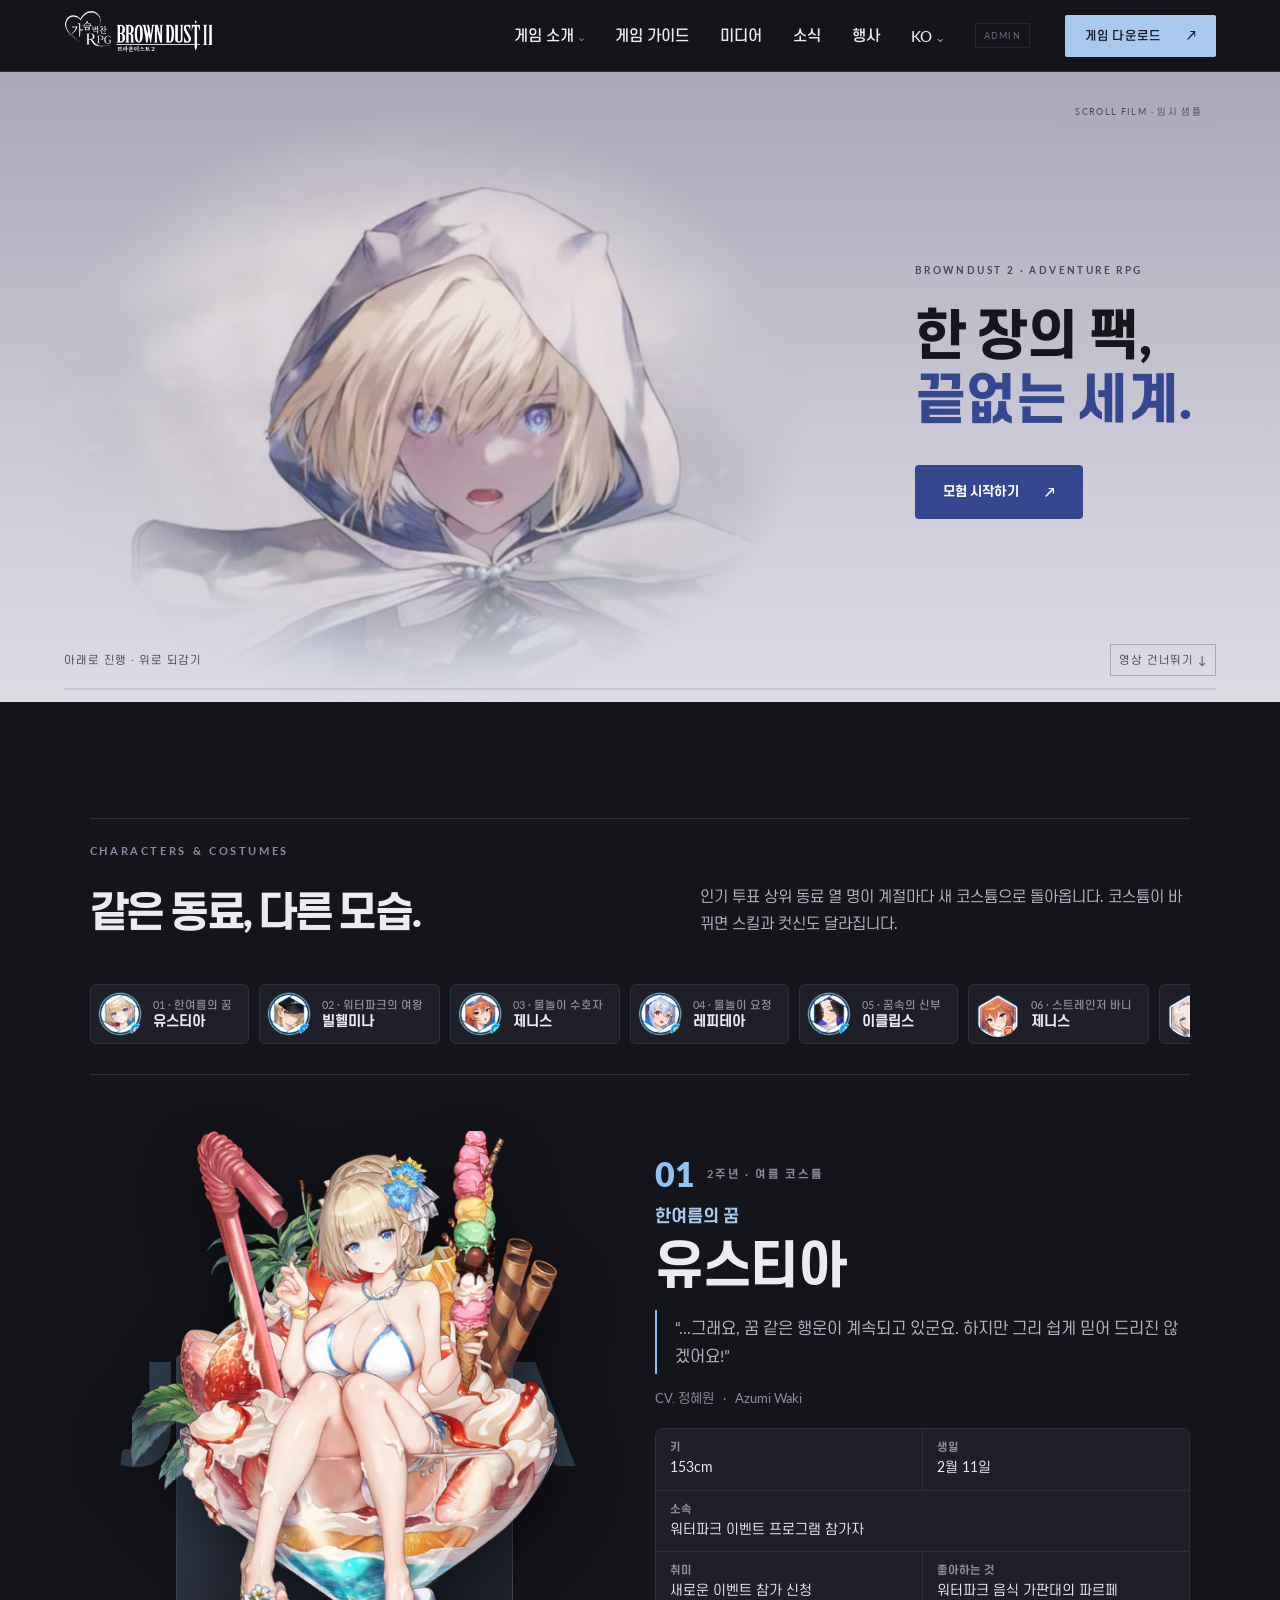
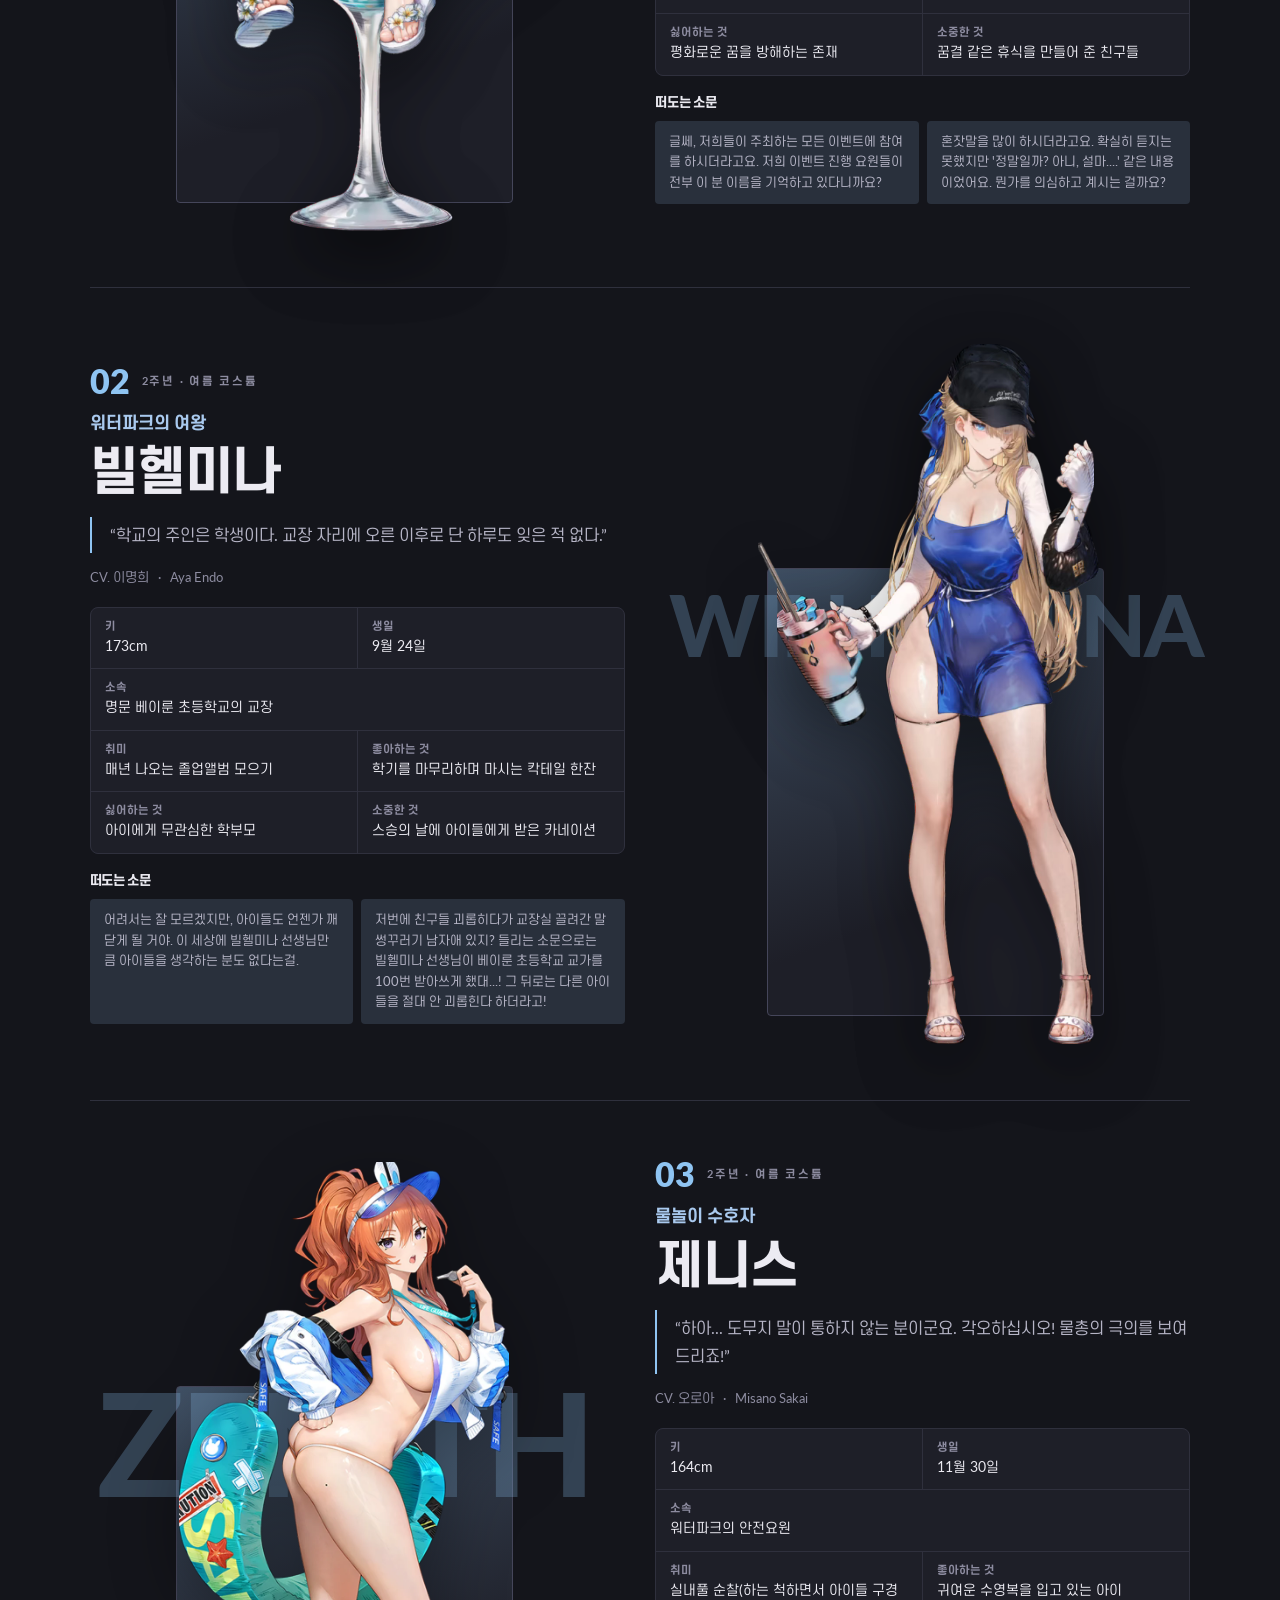
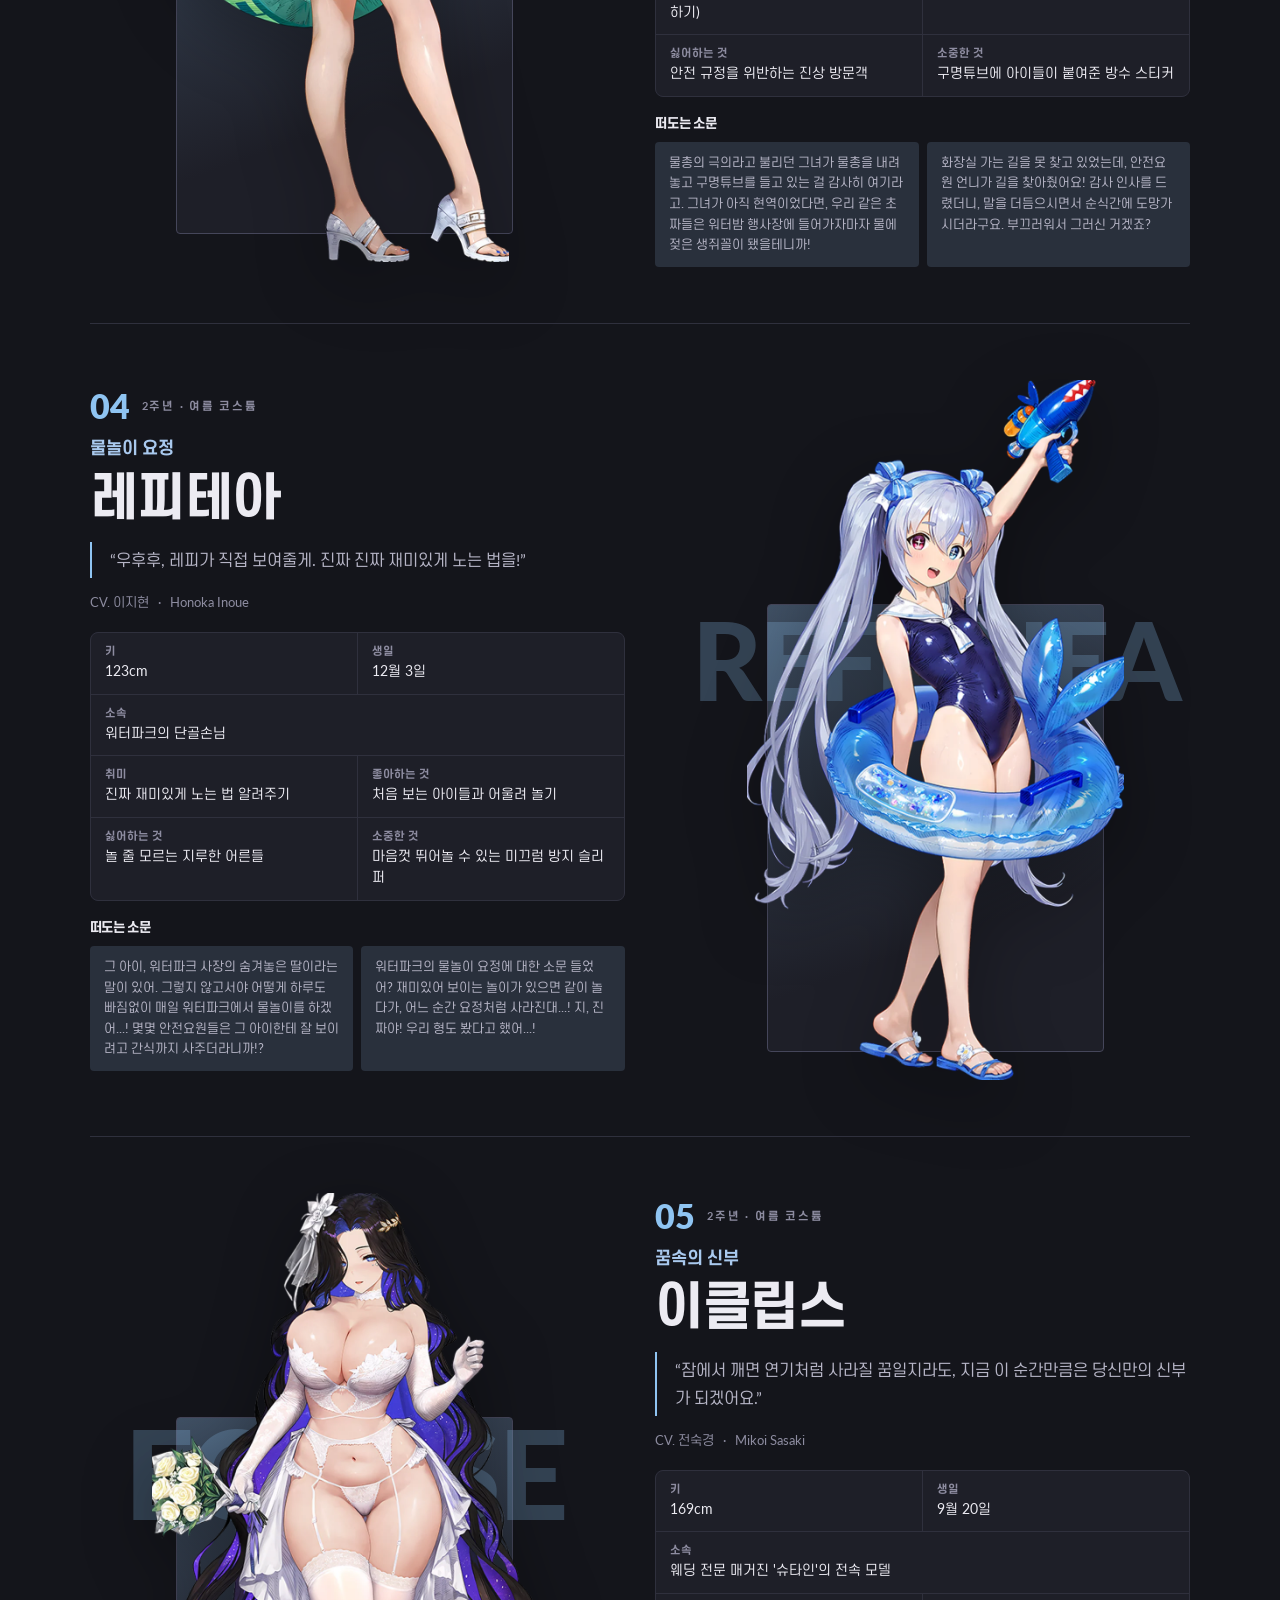
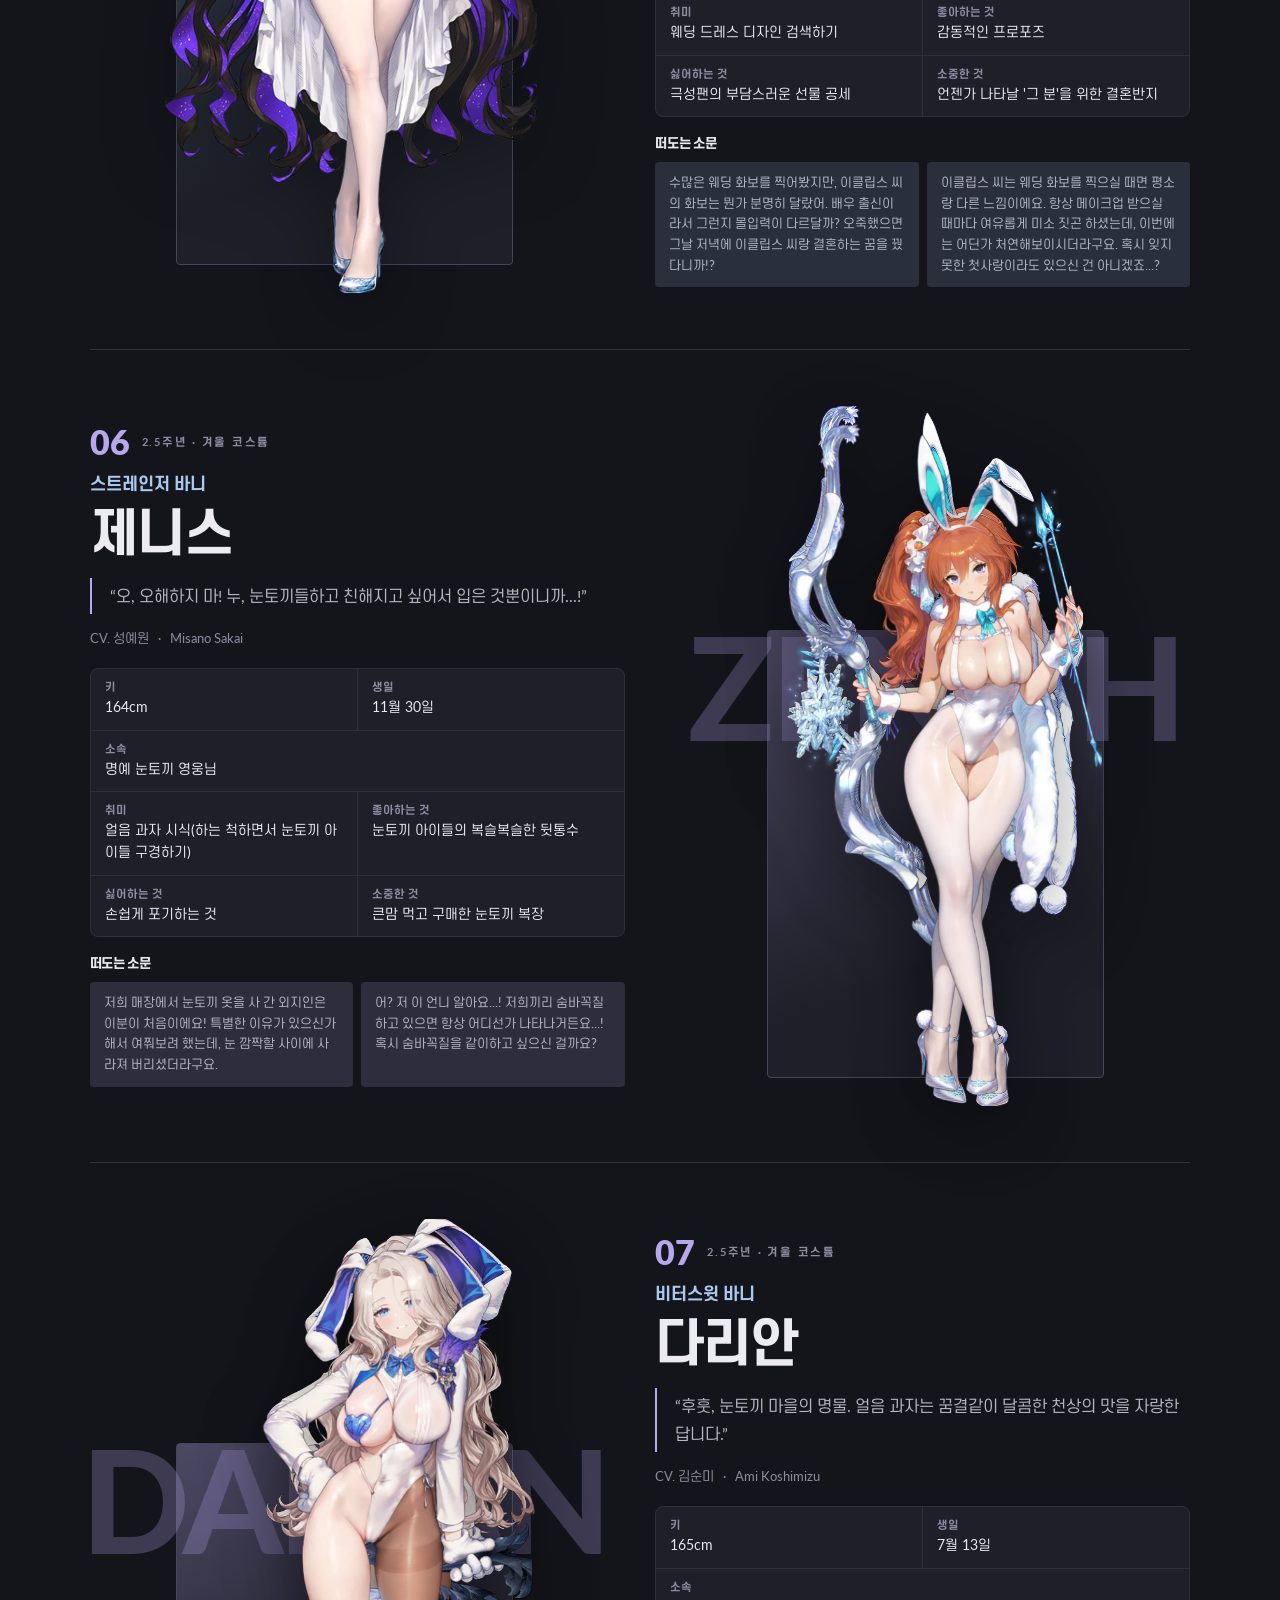
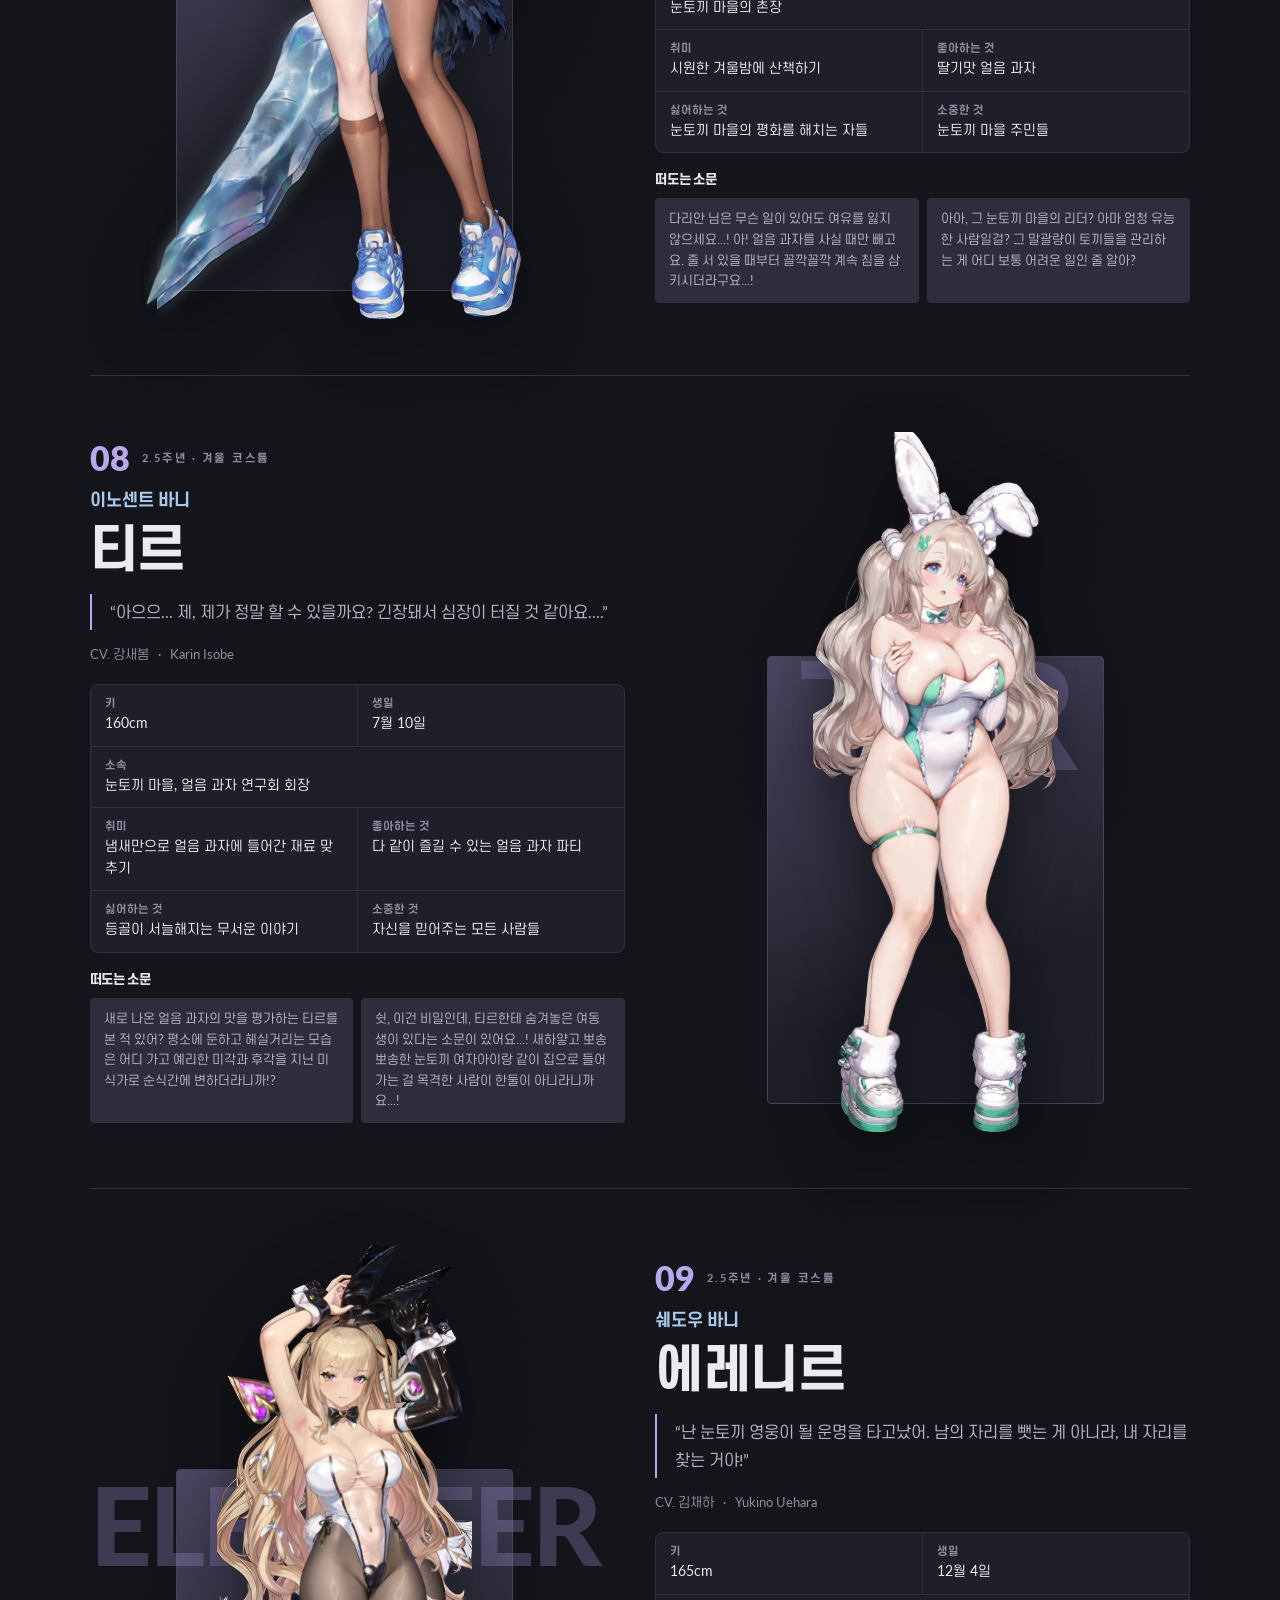
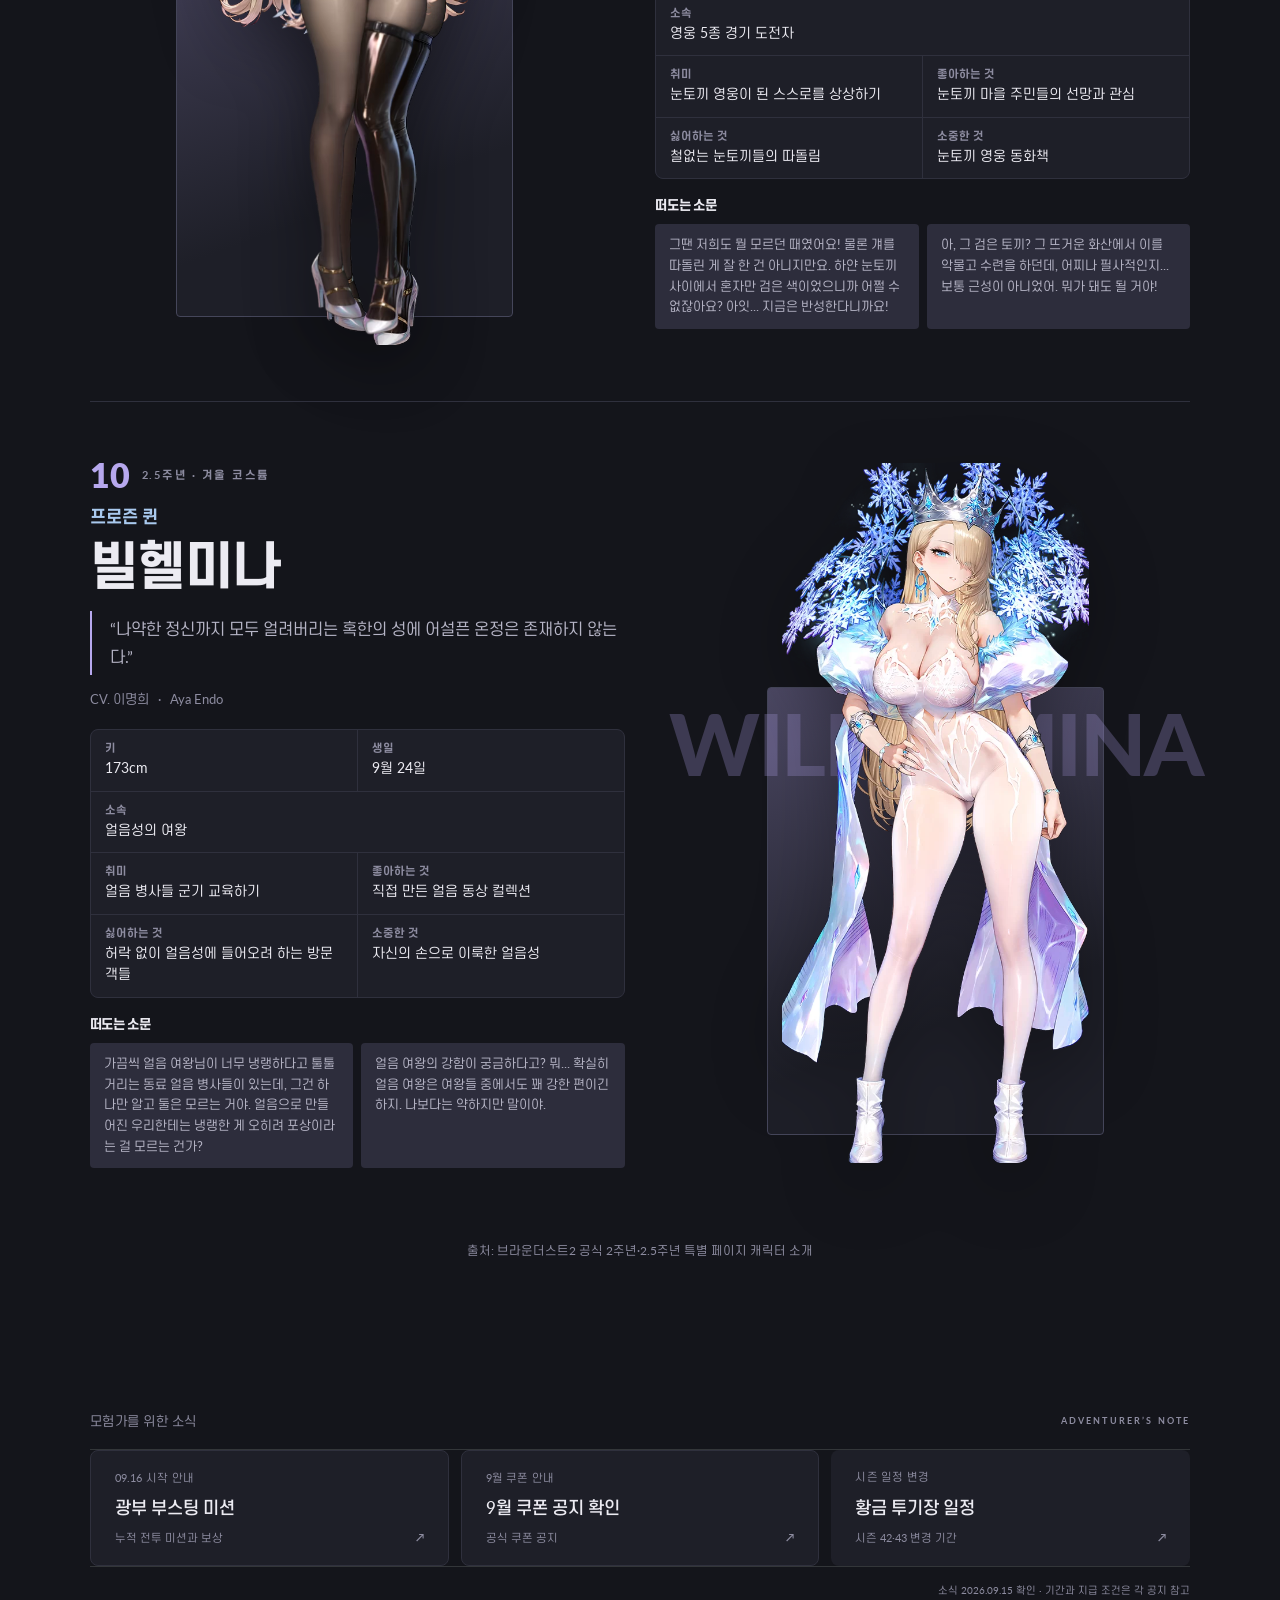
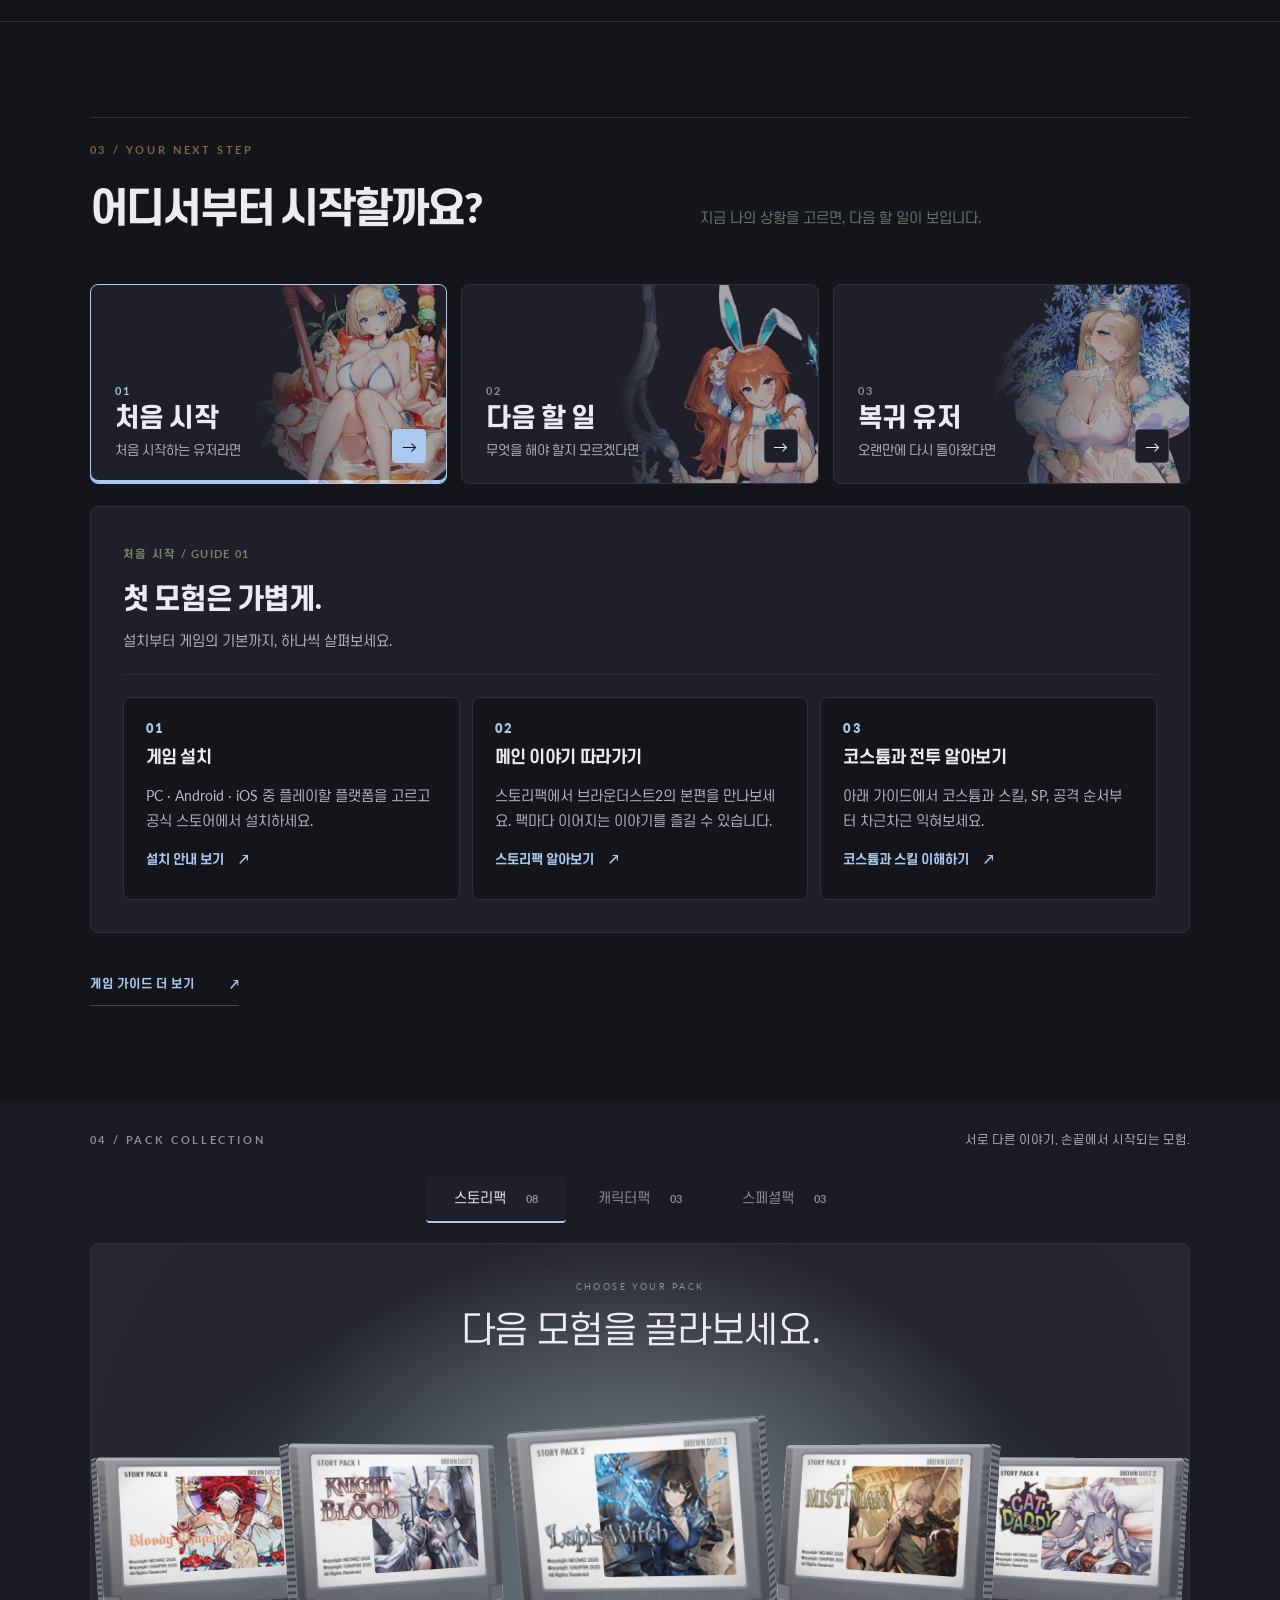
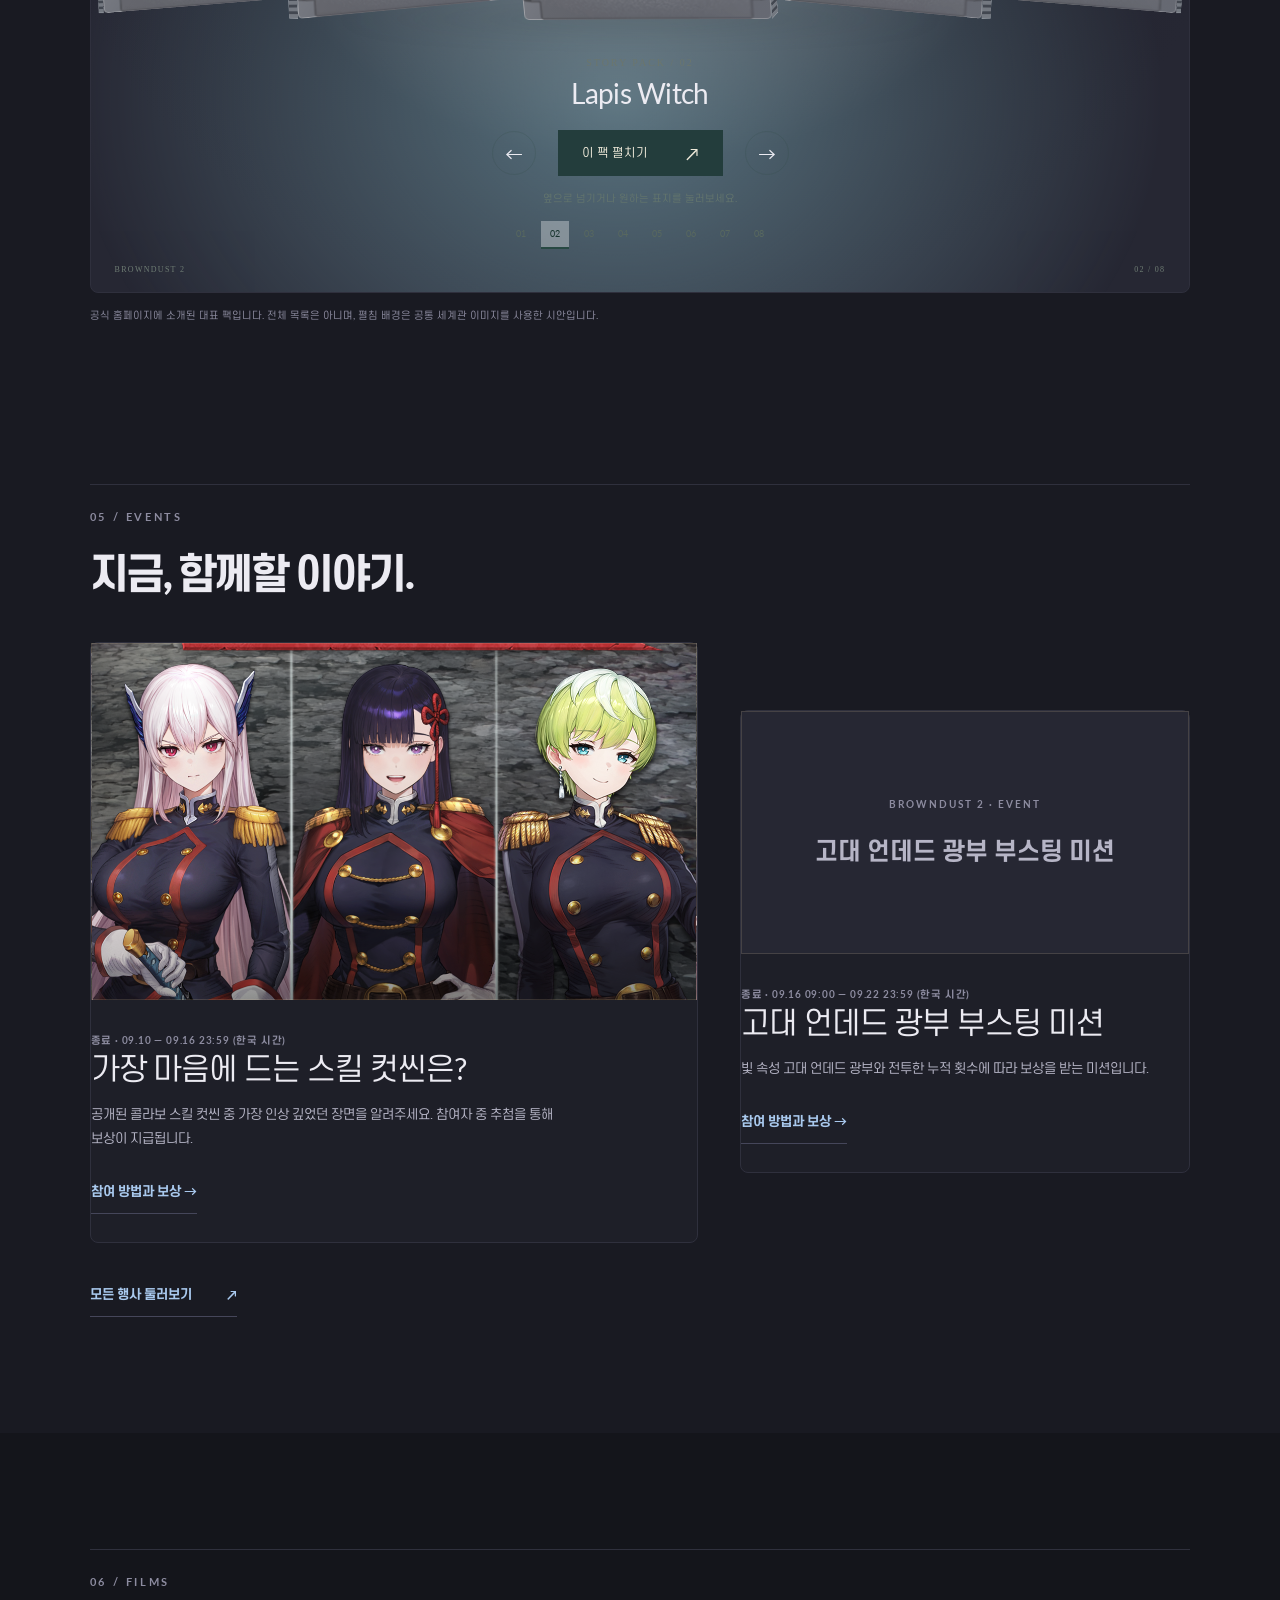
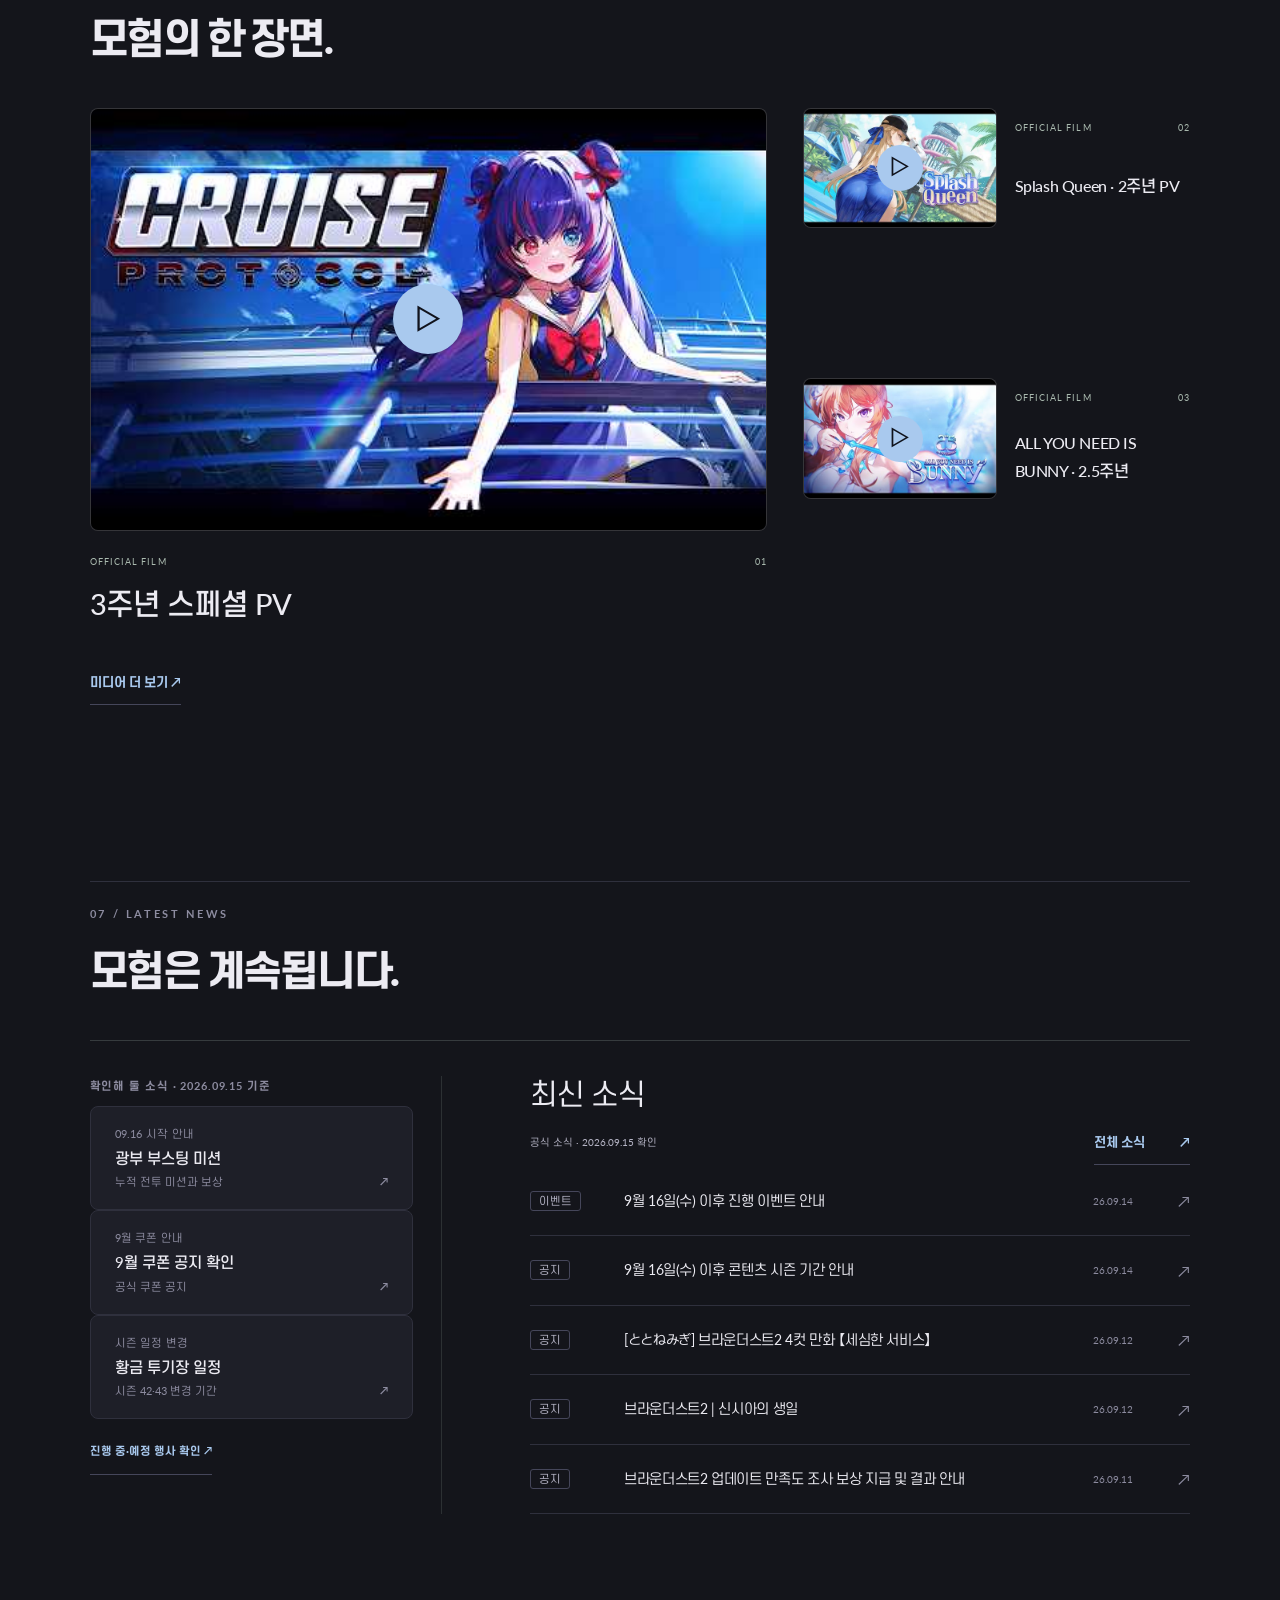
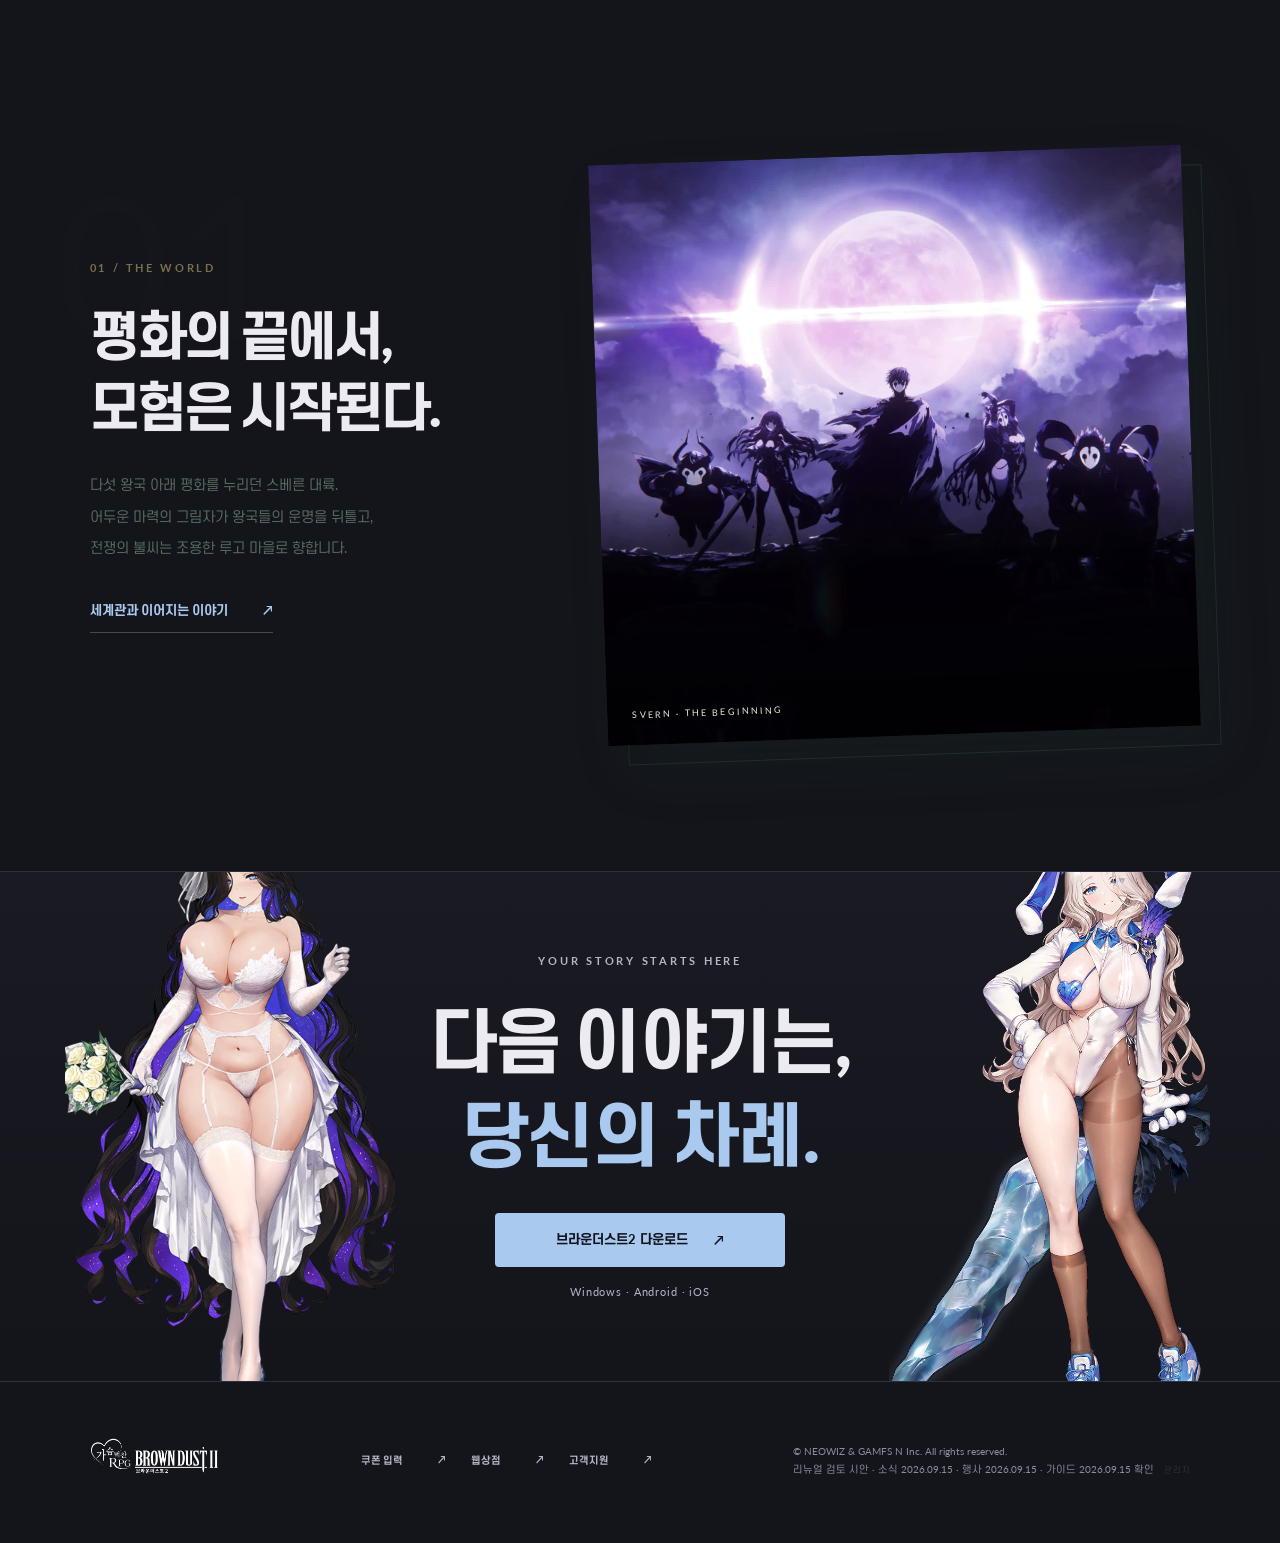
==== commit 70d1b7d2: "Publish frame-break costume backdrop Source: bd2-v2-20260914 main fddea1b  Co-Authored-By: Claude Op" ====
--- a/index.html
+++ b/index.html
@@ -1 +1 @@
-<!doctype html><html lang="ko"><head><meta charset="UTF-8"><meta name="viewport" content="width=device-width,initial-scale=1"><meta name="color-scheme" content="light"><link rel="preconnect" href="https://fonts.googleapis.com"><link rel="stylesheet" href="https://fonts.googleapis.com/css2?family=Lato:wght@400;700;900&family=Noto+Sans+JP:wght@400;700&display=swap"><title>브라운더스트2 | index</title><link rel="stylesheet" href="./style.css?v=5864ada11a30"></head><body><div id="app"></div><script src="./app.js?v=fc7053dfdc40" defer></script></body></html>+<!doctype html><html lang="ko"><head><meta charset="UTF-8"><meta name="viewport" content="width=device-width,initial-scale=1"><meta name="color-scheme" content="light"><link rel="preconnect" href="https://fonts.googleapis.com"><link rel="stylesheet" href="https://fonts.googleapis.com/css2?family=Lato:wght@400;700;900&family=Noto+Sans+JP:wght@400;700&display=swap"><title>브라운더스트2 | index</title><link rel="stylesheet" href="./style.css?v=6244bf2c9798"></head><body><div id="app"></div><script src="./app.js?v=2056e5f6e80e" defer></script></body></html>
--- a/style.css
+++ b/style.css
@@ -1 +1 @@
-.pack-jump{font-size:12px;margin-top:12px}.pack-explainer{padding-top:10px!important}.pack-primer{max-width:820px;margin-bottom:30px}.pack-explainer h2{font-size:clamp(26px,3vw,38px);line-height:1.35;margin:0 0 14px}.pack-explainer p,.pack-explainer li{font-size:15px;line-height:1.85;color:var(--muted)}.pack-chapter{scroll-margin-top:100px;border-top:1px solid var(--line);padding:38px 0}.pack-chapter-heading{display:grid;grid-template-columns:150px 1fr;gap:32px;align-items:center;max-width:1000px}.pack-chapter-heading img{width:100%;max-height:160px;object-fit:contain}.pack-chapter-heading .eyebrow{color:var(--gold);font-size:11px;margin:0 0 8px}.pack-explanation-grid{display:grid;grid-template-columns:1fr 1fr;gap:48px;margin-top:24px}.pack-explainer h3{font-size:19px;margin:0 0 12px}.pack-explainer ul{padding-left:20px;margin:0}.pack-explainer li{margin-bottom:10px}.pack-explainer strong{color:var(--cream)}.pack-choice{border-left:2px solid var(--gold);padding:12px 20px;background:#ffffff04;margin:20px 0}.pack-choice p{margin:6px 0 0}.pack-related{padding:28px;border:1px solid var(--line);margin-top:12px}.pack-related h3{margin-top:22px}.pack-related .source-note{font-size:12px}@media(max-width:760px){.pack-chapter{padding:28px 0}.pack-chapter-heading{grid-template-columns:80px minmax(0,1fr);gap:16px;align-items:start}.pack-explanation-grid{grid-template-columns:1fr;gap:18px;margin-top:16px}.pack-explainer p,.pack-explainer li{font-size:14px}.pack-related{padding:20px}.pack-jump{margin-top:8px}}@media(max-width:760px){body[data-page=packs] .packs .pack-film video{max-height:140px}body[data-page=packs] .packs .pack-list article{padding:12px 0}body[data-page=packs] .packs .pack-list article p{font-size:12px;line-height:1.6;margin:6px 0}body[data-page=packs] .pack-jump{margin-top:0;font-size:11px}.pack-chapter{scroll-margin-top:16px}}.pack-evidence{margin-left:24px}@media(max-width:760px){.pack-evidence{display:table;margin-left:0;margin-top:14px}}.lesson-detail{margin-top:30px;max-width:1000px;--gold:#756037;--muted:#49624e;--line:#29463d30}.lesson-detail h4{font-size:15px;letter-spacing:0;font-weight:600;color:var(--gold);margin:0 0 18px}.lesson-steps{list-style:none;padding:0;margin:0 0 30px;display:grid;gap:24px}.lesson-steps li{display:grid;grid-template-columns:34px minmax(0,1fr);gap:16px}.lesson-steps li>span{border:1px solid var(--line);border-radius:50%;width:32px;height:32px;display:grid;place-items:center;color:var(--gold);font-size:12px}.lesson-detail h5{font-size:16px;font-weight:500;margin:2px 0 8px;line-height:1.6}.lesson-detail p{font-size:14px;line-height:1.9;color:var(--muted);overflow-wrap:anywhere}.lesson-example,.sp-planner{padding:26px;background:#dfc99b09;border:1px solid var(--line);margin:26px 0}.lesson-flow{display:flex;flex-wrap:wrap;gap:12px;margin-bottom:16px}.lesson-flow>span{padding:12px 16px;border:1px solid #85734755;font-size:13px;line-height:1.6;color:#344c3f;background:#eeeade}.lesson-flow>span+span:before{content:"→";margin-right:12px;color:var(--gold)}.lesson-check{border-left:2px solid var(--gold);padding:6px 0 6px 20px}.lesson-check h4{margin-bottom:8px}.sp-inputs{display:grid;grid-template-columns:repeat(3,minmax(0,1fr));gap:18px;margin:24px 0}.sp-inputs label{display:grid;gap:10px;font-size:12px;color:#344c3f}.sp-inputs input{min-width:0;width:100%;padding:12px;background:#0c191a;border:1px solid #9eb6ac80;color:#fff;font:22px var(--serif)}.sp-result{display:block;border-top:1px solid var(--line);padding-top:20px}.sp-result>div{display:flex;gap:16px;align-items:center;flex-wrap:wrap;font-size:12px}.sp-result strong{font:26px var(--serif);color:var(--gold);margin-right:16px}.sp-result p{margin-top:12px}.sp-result.insufficient strong,.sp-result.insufficient p{color:#9b381e}.guide-reference-list{display:flex;gap:10px 24px;flex-wrap:wrap;margin:20px 0}@media(max-width:600px){.lesson-example,.sp-planner{padding:20px 16px}.sp-inputs{grid-template-columns:1fr}.lesson-flow{flex-direction:column}.lesson-steps li{grid-template-columns:28px minmax(0,1fr);gap:10px}.lesson-steps li>span{width:26px;height:26px}.lesson-detail h5{font-size:15px}.lesson-detail p{font-size:13px}.sp-result>div{display:grid;grid-template-columns:1fr auto}}.world-lore{border-top:1px solid var(--line);padding-top:85px}.lore-intro{max-width:760px;margin-bottom:58px}.lore-intro>p:not(.eyebrow){color:var(--muted);margin-top:22px;font-size:15px}.lore-intro .lore-date{font-size:11px;color:var(--gold)}.lore-chapters{list-style:none;padding:0;margin:0}.lore-chapters>li{display:grid;grid-template-columns:86px minmax(0,1fr);gap:24px;padding:38px 0;border-top:1px solid var(--line)}.lore-number{font:italic 40px/1.3 var(--serif);color:var(--gold);opacity:.7}.lore-chapters article{max-width:850px}.lore-chapters .eyebrow{margin-bottom:14px;letter-spacing:.12em;line-height:1.8}.lore-chapters h3,.lore-other h3{font:400 clamp(26px,3vw,38px)/1.45 var(--serif);letter-spacing:-.03em}.lore-chapters article>p:not(.eyebrow){margin:20px 0 8px;color:var(--muted);font-size:15px;word-break:keep-all;overflow-wrap:anywhere}.lore-other{margin-top:44px;padding:38px;border:1px solid var(--line);background:#d8c69808}.lore-other>p:not(.eyebrow){margin-top:20px;color:var(--muted);font-size:14px}.lore-branches{display:grid;grid-template-columns:repeat(2,minmax(0,1fr));gap:32px;margin:30px 0 16px}.lore-branches h4{font-size:17px;font-weight:500;color:var(--gold);margin-bottom:12px}.lore-branches p{font-size:14px;color:var(--muted);word-break:keep-all;overflow-wrap:anywhere}.lore-footnote{margin-top:26px;color:var(--muted);font-size:12px}.world-lore .text-link{line-height:1.7}@media(max-width:700px){.world-lore{padding-top:55px}.lore-intro{margin-bottom:32px}.lore-chapters>li{grid-template-columns:34px minmax(0,1fr);gap:14px;padding:30px 0}.lore-number{font-size:27px}.lore-chapters .eyebrow{font-size:9px}.lore-chapters article>p:not(.eyebrow){font-size:14px;word-break:normal}.lore-other{padding:24px 20px}.lore-branches{grid-template-columns:1fr;gap:26px}.lore-intro>p:not(.eyebrow){font-size:14px}}.pc-install,.launcher-help{padding:clamp(24px,4vw,56px);border:1px solid #c3a77566;background:linear-gradient(130deg,#29303a,#151820);margin-bottom:40px;border-radius:4px}.pc-install p,.launcher-help p,.download-page>p{max-width:850px;line-height:1.85;color:#c7c9d0}.pc-primary{margin:16px 0}.install-steps{counter-reset:step;list-style:none;padding:0;display:grid;gap:18px;margin:24px 0}.install-steps li{display:flex;align-items:baseline;gap:16px;line-height:1.7}.install-steps li:before{counter-increment:step;content:"0" counter(step);color:#e0bf82;font-weight:700}.download-page>h2{margin-top:44px}.mobile-platforms{grid-template-columns:repeat(2,minmax(0,1fr))}.optional-source{margin:24px 0;border-top:1px solid #ffffff26;padding-top:16px;font-size:14px;color:#adb1bd}.optional-source summary{cursor:pointer}.optional-source .actions{margin-top:16px}.event-record{max-width:1000px;margin:auto;scroll-margin-top:110px}.event-record h2,.event-record h3{overflow-wrap:anywhere}.event-record>img{width:100%;max-height:430px;object-fit:cover;margin:24px 0}.event-record section{padding:24px 0;border-bottom:1px solid #ffffff24}.event-record p{line-height:1.9;color:#c7c9d0}.event-record-nav{display:flex;gap:24px;flex-wrap:wrap;margin:30px 0}.article-rich{overflow-wrap:anywhere;line-height:1.9}.article-rich img{display:block;max-width:100%;height:auto;margin:24px auto}.article-rich table{display:block;max-width:100%;overflow-x:auto;border-collapse:collapse;margin:24px 0}.article-rich th,.article-rich td{min-width:100px;padding:10px 14px;border:1px solid #77777766;vertical-align:top}.article-rich a{color:#dfc18c;text-decoration:underline}.article-rich ul,.article-rich ol{padding-left:24px}.article-rich li{margin:8px 0}.article-rich h2,.article-rich h3,.article-rich h4{font-size:clamp(19px,2vw,28px);margin:28px 0 14px}.article-rich p{white-space:normal!important}.download-page .button{white-space:normal;text-align:center}.download-page h2{overflow-wrap:anywhere}@media(max-width:600px){.mobile-platforms{grid-template-columns:1fr}.pc-install,.launcher-help{padding:24px 20px}.event-record-nav{gap:16px}.article-rich td,.article-rich th{min-width:85px}}.costume-gallery{max-width:none;background:var(--bg);color:var(--ink)}.cg-index{display:flex;gap:10px;max-width:1320px;margin:0 auto 18px;overflow-x:auto;padding:4px 0 12px;scrollbar-width:thin}.cg-index a{flex:0 0 auto;display:flex;align-items:center;gap:10px;padding:6px 16px 6px 6px;background:var(--surface);border:1px solid var(--line);border-radius:6px;color:var(--ink);transition:border-color .2s}.cg-index a:hover{border-color:var(--accent)}.cg-index img{width:46px;height:46px;border-radius:50%}.cg-index span{font-size:14px;font-weight:700;line-height:1.3}.cg-index small{display:block;font-size:11px;font-weight:500;color:var(--ink-3)}.cg-list{max-width:1320px;margin:0 auto}.cg-row{--season:#8fc4f2;position:relative;display:grid;grid-template-columns:minmax(0,1fr) minmax(0,1.05fr);gap:56px;align-items:center;padding:56px 0;border-top:1px solid var(--line);scroll-margin-top:90px;isolation:isolate}.cg-row[data-season=winter]{--season:#b7a8ee}.cg-row:nth-child(2n){grid-template-columns:minmax(0,1.05fr) minmax(0,1fr)}.cg-row:nth-child(2n) .cg-art{order:2}.cg-art{position:relative;height:640px;display:grid;place-items:center;border-radius:var(--radius);overflow:hidden;background:radial-gradient(ellipse at 50% 55%,color-mix(in srgb,var(--season) 22%,var(--surface)) 0%,var(--surface) 62%,var(--bg) 100%)}.cg-halo{position:absolute;left:50%;top:52%;width:80%;aspect-ratio:1;transform:translate(-50%,-50%);border-radius:50%;background:radial-gradient(circle,color-mix(in srgb,var(--season) 30%,transparent) 0%,transparent 68%);z-index:-1}.cg-view,.cg-idle{grid-area:1/1;height:94%;width:100%;object-fit:contain;pointer-events:none;filter:drop-shadow(0 20px 34px #00000059)}.cg-idle{opacity:0;transition:opacity .4s}.cg-row.is-moving .cg-idle{opacity:1}.cg-row.is-moving .cg-view{opacity:0;transition:opacity .4s}.cg-info{color:var(--ink)}.cg-season-label{display:flex;align-items:center;gap:12px;font:700 11px var(--latin);letter-spacing:.16em;color:var(--ink-3);margin-bottom:16px}.cg-season-label b{font:800 34px/1 var(--latin);letter-spacing:0;color:var(--season)}.cg-info h3{font-size:clamp(40px,4vw,60px);font-weight:800;line-height:1.1;letter-spacing:-.03em}.cg-info h3 small{display:block;font-size:17px;font-weight:700;color:var(--accent);letter-spacing:0;margin-bottom:10px}.cg-quote{margin:18px 0 12px;padding:4px 0 4px 18px;border-left:2px solid var(--season);font-size:16px;line-height:1.75;color:var(--ink-2)}.cg-cv{font-size:13px;color:var(--ink-3)}.cg-cv span{margin:0 6px;color:var(--ink-3)}.cg-profile{display:grid;grid-template-columns:repeat(2,minmax(0,1fr));gap:1px;margin:18px 0;background:var(--line);border:1px solid var(--line);border-radius:var(--radius);overflow:hidden}.cg-profile div{background:var(--surface);padding:11px 14px;min-width:0}.cg-profile div:nth-child(3){grid-column:span 2}.cg-profile dt{font-size:11px;font-weight:700;color:var(--ink-3);margin-bottom:3px}.cg-profile dd{margin:0;font-size:13.5px;line-height:1.6;color:var(--ink)}.cg-rumors{display:grid;grid-template-columns:repeat(2,minmax(0,1fr));gap:8px}.cg-rumors h4{grid-column:1/-1;font-size:13px;font-weight:800;color:var(--ink);margin-bottom:2px}.cg-rumors p{font-size:12.5px;line-height:1.65;color:var(--ink-2);background:color-mix(in srgb,var(--season) 10%,var(--surface));border-radius:4px;padding:11px 14px;margin:0}.costume-gallery .source-note{text-align:center;margin-top:16px;font-size:12px;color:var(--ink-3)}.cg-heroes{background:var(--bg-alt);color:var(--ink)}.cg-hero-grid{display:grid;grid-template-columns:repeat(2,minmax(0,1fr));gap:24px;max-width:1320px;margin:0 auto}.cg-hero{background:var(--surface);border:1px solid var(--line);border-radius:var(--radius);overflow:hidden}.cg-hero-film{position:relative;aspect-ratio:16/9;background:var(--surface-2)}.cg-hero-film video{width:100%;height:100%;object-fit:cover;display:block}.cg-hero-toggle{position:absolute;right:16px;bottom:16px;padding:10px 18px;border-radius:4px;background:var(--accent);color:var(--on-accent);font-size:13px;font-weight:700}.cg-hero-toggle[aria-pressed=true]{background:var(--surface);color:var(--ink)}.cg-hero-copy{padding:24px 28px 28px}.cg-hero-title{font-size:13px;font-weight:700;color:var(--accent)}.cg-hero-copy h3{font-size:30px;font-weight:800;margin:4px 0 12px}.cg-hero-copy blockquote{margin:0 0 12px;font-size:15px;color:var(--ink);font-weight:700}.cg-hero-copy p{font-size:14px;line-height:1.8;color:var(--ink-2)}.cg-heroes .source-note{text-align:center;margin-top:18px;font-size:12px;color:var(--ink-3)}@media(max-width:900px){.cg-row,.cg-row:nth-child(2n){grid-template-columns:1fr;gap:20px;padding:36px 0}.cg-row:nth-child(2n) .cg-art{order:0}.cg-art{height:480px}.cg-rumors,.cg-hero-grid{grid-template-columns:1fr}}.admin-shortcut{font-size:9px!important;letter-spacing:.14em;color:#b7c2bc!important;border:1px solid #ffffff2b;padding:6px 8px;opacity:.68;transition:opacity .2s,border-color .2s,color .2s}.admin-shortcut:hover,.admin-shortcut:focus-visible,.admin-shortcut[aria-current]{opacity:1;color:var(--gold)!important;border-color:#dac29170}.admin-entry{opacity:.22;font-size:8px;margin-left:7px;letter-spacing:.08em;transition:opacity .2s}.admin-entry:hover,.admin-entry:focus-visible{opacity:1;color:var(--gold)}.admin-area{min-height:72vh;padding:70px 7% 110px;background:radial-gradient(circle at 90% 5%,#bca66b16,transparent 32%),#101818}.admin-area h2,.admin-area h3{font-family:var(--serif)}.admin-area h3{font-size:28px;font-weight:400}.admin-login{width:min(560px,100%);margin:35px auto 70px;padding:65px;background:linear-gradient(145deg,#1b2d29,#12211f);border:1px solid #d6c18b35;box-shadow:0 35px 90px #050b0a88;position:relative;overflow:hidden}.admin-login:before{content:"";position:absolute;inset:0;background:linear-gradient(130deg,transparent 60%,#dac2910c);pointer-events:none}.admin-login-mark{width:54px;height:54px;display:grid;place-items:center;border:1px solid #dac29177;color:var(--gold);margin-bottom:34px;transform:rotate(45deg)}.admin-login-mark:first-letter{display:block;transform:rotate(-45deg)}.admin-login h2{font-size:46px;margin-bottom:16px}.admin-login>p:not(.eyebrow){color:var(--muted);font-size:14px}.admin-login form{margin:42px 0 26px}.admin-login label{display:block;font-size:11px;color:#9baba3;margin-bottom:11px;letter-spacing:.1em}.admin-login form>div{display:flex}.admin-login input{height:56px;min-width:0;flex:1;border:1px solid #ffffff28;border-right:0;background:#0b1716;color:#fff;padding:0 18px}.admin-login form button{height:56px;padding:0 24px;background:var(--gold);color:#15211f;font-weight:700}.admin-login-error{min-height:24px;color:#ef9f8f;font-size:11px;margin-top:10px}.admin-back{font-size:11px;color:#8fa29a;border-bottom:1px solid #ffffff20;padding-bottom:5px}.admin-dashboard{max-width:1500px;margin:auto}.admin-dashboard-head{display:flex;justify-content:space-between;align-items:end;gap:30px;margin-bottom:40px}.admin-dashboard-head h2{font-size:52px}.admin-dashboard-head>div>p:last-child{color:var(--muted);font-size:13px;margin-top:14px}.admin-head-actions{display:flex;align-items:center;gap:12px}.admin-head-actions a,.admin-head-actions button{border:1px solid #ffffff30;padding:12px 16px;font-size:11px;color:#c5d0ca}.admin-summary-card{display:grid;grid-template-columns:1fr auto auto;align-items:center;gap:35px;padding:27px 31px;border:1px solid #ffffff20;background:#172724;margin-bottom:22px}.admin-summary-card[data-tone=pass]{border-left:4px solid #74c69d}.admin-summary-status{display:flex;align-items:center;gap:17px}.admin-summary-status>span{width:44px;height:44px;border-radius:50%;display:grid;place-items:center;background:#74c69d;color:#102019;font-weight:900}.admin-summary-status small,.admin-summary-status strong{display:block}.admin-summary-status small{font-size:9px;color:#91a39b;letter-spacing:.12em}.admin-summary-status strong{font-size:20px;margin-top:4px}.admin-summary-copy{text-align:right}.admin-summary-copy p{font-size:12px}.admin-summary-copy span{font-size:9px;color:#8ea198}.admin-summary-card code{font-size:9px;color:#8ea198;border:1px solid #ffffff16;padding:8px}.admin-grid{display:grid;grid-template-columns:1.15fr .85fr;gap:22px}.admin-grid-top{align-items:start}.admin-grid-bottom{margin-top:22px}.admin-panel{background:#172724;border:1px solid #ffffff17;padding:32px}.admin-panel>p:not(.eyebrow){color:#91a49a;font-size:12px;margin-top:12px}.admin-panel-head{display:flex;justify-content:space-between;align-items:start;gap:20px}.admin-panel-head .eyebrow{margin-bottom:10px}.admin-live-dot,.admin-recorded,.admin-manual{font-size:8px;letter-spacing:.12em;border:1px solid #ffffff20;padding:7px 9px}.admin-live-dot{color:#87dab1}.admin-live-dot:before{content:"";display:inline-block;width:6px;height:6px;border-radius:50%;background:#6ad49c;margin-right:7px;box-shadow:0 0 9px #6ad49c}.admin-primary{width:100%;min-height:62px;background:var(--gold);color:#13221e;font-weight:800;display:flex;justify-content:space-between;align-items:center;padding:0 24px;margin:26px 0 10px}.admin-primary:disabled{opacity:.45;cursor:wait}.admin-run-state{font-size:10px;color:#81968b;margin-bottom:16px}.admin-check-list{list-style:none;padding:0;margin:0;border-top:1px solid #ffffff12}.admin-check-list li{display:grid;grid-template-columns:25px 1fr auto;align-items:center;gap:10px;padding:12px 3px;border-bottom:1px solid #ffffff10}.admin-check-list strong{font-size:12px;font-weight:500}.admin-check-list small{font-size:9px;color:#80948a}.admin-check-list li[data-tone=pass] .admin-check-icon{color:#74c69d}.admin-check-list li[data-tone=fail] .admin-check-icon{color:#ef8f7b}.admin-check-list li[data-tone=running] .admin-check-icon{color:var(--gold);animation:adminPulse .8s alternate infinite}.admin-scan-result{padding:18px;margin-top:18px;border-left:3px solid #74c69d;background:#0e1c1a}.admin-scan-result[data-tone=fail]{border-left-color:#ef8f7b}.admin-scan-result strong{font-size:13px}.admin-scan-result p,.admin-scan-result li{font-size:10px;color:#a1b1a9;margin-top:7px}.admin-probe{position:fixed;left:-10000px;top:0;width:1440px;height:1000px;border:0}.admin-metrics{display:grid;grid-template-columns:repeat(2,1fr);gap:1px;background:#ffffff16;margin:25px 0 18px}.admin-metrics div{background:#13221f;padding:17px}.admin-metrics dt{font-size:9px;color:#84978e}.admin-metrics dd{font:24px var(--serif);margin:7px 0 0;color:#f1eadb}.admin-note{border-top:1px solid #ffffff12;padding-top:16px}.admin-preview-panel{margin-top:22px}.admin-preview-head{align-items:end}.admin-preview-tools{display:flex;align-items:end;gap:12px}.admin-preview-tools label{font-size:9px;color:#82958c}.admin-preview-tools select{display:block;margin-top:7px;height:38px;background:#0d1c19;color:#fff;border:1px solid #ffffff25;padding:0 34px 0 11px}.admin-preview-tools [role=group]{display:flex}.admin-preview-tools button{height:38px;padding:0 15px;border:1px solid #ffffff25;font-size:10px}.admin-preview-tools button[aria-pressed=true]{background:var(--gold);color:#12221d}.admin-preview-frame{height:680px;background:#08100f;margin-top:25px;display:flex;justify-content:center;overflow:hidden;border:1px solid #ffffff18}.admin-preview-frame iframe{width:100%;height:100%;border:0;background:#101818;transition:width .25s}.admin-preview-frame[data-device=mobile] iframe{width:390px;box-shadow:0 0 0 12px #020706}.admin-review-list{display:grid;margin-top:22px}.admin-review-list label{display:flex;align-items:flex-start;gap:13px;padding:15px 0;border-bottom:1px solid #ffffff10;font-size:12px;line-height:1.6}.admin-review-list input{width:18px;height:18px;accent-color:#c9b47e;flex-shrink:0}.admin-guide-panel ul{list-style:none;padding:0;margin:25px 0 0}.admin-guide-panel li{display:flex;gap:15px;margin:20px 0}.admin-guide-panel li>span{width:11px;height:11px;border-radius:50%;margin-top:5px;flex-shrink:0}.admin-guide-panel span[data-tone=pass]{background:#74c69d}.admin-guide-panel span[data-tone=warn]{background:#e4bb6e}.admin-guide-panel span[data-tone=fail]{background:#ef8f7b}.admin-guide-panel strong{font-size:13px}.admin-guide-panel p{font-size:10px;color:#879a91;margin-top:4px}.admin-login[hidden],.admin-dashboard[hidden]{display:none}@keyframes adminPulse{to{opacity:.3}}@media(max-width:900px){.admin-grid{grid-template-columns:1fr}.admin-summary-card{grid-template-columns:1fr auto}.admin-summary-copy{grid-row:2;text-align:left}.admin-dashboard-head{align-items:start}.admin-preview-head{display:block}.admin-preview-tools{margin-top:20px}.admin-preview-frame{height:560px}}@media(max-width:600px){.admin-area{padding:45px 5% 75px}.admin-login{padding:38px 25px}.admin-login h2{font-size:36px}.admin-login form>div{display:block}.admin-login input,.admin-login form button{width:100%;border:1px solid #ffffff28}.admin-login form button{margin-top:9px}.admin-dashboard-head{display:block}.admin-dashboard-head h2{font-size:39px}.admin-head-actions{margin-top:22px}.admin-summary-card{display:block}.admin-summary-copy{margin-top:18px}.admin-summary-card code{display:inline-block;margin-top:14px}.admin-panel{padding:23px 19px}.admin-area h3{font-size:23px}.admin-metrics{grid-template-columns:1fr 1fr}.admin-preview-tools{display:block}.admin-preview-tools [role=group]{margin-top:10px}.admin-preview-frame{height:520px}.admin-preview-frame[data-device=mobile] iframe{width:100%}}:root{font-family:Malgun Gothic,Apple SD Gothic Neo,sans-serif;color:#edece5;background:#101818;font-synthesis:none;--gold:#dac291;--muted:#abb5af;--line:#ffffff21;--serif:Georgia,"Batang",serif}*{box-sizing:border-box}html{scroll-behavior:smooth;scroll-padding-top:90px}body{margin:0}button,input,select{font:inherit}a{color:inherit;text-decoration:none}button{color:inherit;cursor:pointer}button,a,summary,input,select{-webkit-tap-highlight-color:transparent}button:focus-visible,a:focus-visible,summary:focus-visible,input:focus-visible,select:focus-visible{outline:2px solid #edd398;outline-offset:5px}img,video{max-width:100%;display:block}button{border:0;background:none}h1,h2,h3,h4,p{margin:0}h1,h2{font-weight:400;letter-spacing:-.055em}h2{font-size:clamp(32px,4vw,58px);line-height:1.25}h3{font-size:22px}p{line-height:1.85}em{font-style:normal;color:var(--gold)}header{height:88px;padding:0 4.5%;display:flex;align-items:center;gap:35px;position:absolute;z-index:20;width:100%;border-bottom:1px solid #ffffff29;background:linear-gradient(#0c141be6,#0c141b33)}.brand{font:700 23px/.85 Georgia,serif;letter-spacing:-1.2px;display:grid;grid-template-columns:auto 19px;width:126px;flex-shrink:0}.brand span{font-size:25px;grid-column:1;letter-spacing:1px}.brand b{grid-row:1/3;grid-column:2;font-size:45px;font-weight:400}header nav{display:flex;align-items:center;gap:31px;margin-left:auto;font-size:13px}header nav>a{white-space:nowrap;color:#d6dcd8}header nav>a:hover,header nav>a[aria-current]{color:var(--gold)}summary{cursor:pointer;list-style:none}summary::-webkit-details-marker{display:none}.nav-drop{position:relative;white-space:nowrap}.nav-drop>div{position:absolute;top:36px;left:-18px;background:#152020;border:1px solid var(--line);padding:20px;display:grid;gap:20px;min-width:180px}.languages{font-size:11px}.button{min-height:52px;display:inline-flex;align-items:center;justify-content:center;gap:26px;padding:14px 27px;font-size:13px;font-weight:700;letter-spacing:.02em;transition:background .2s,transform .2s}.button:hover{transform:translateY(-2px)}.button.gold{background:var(--gold);color:#152125}.button.gold:hover{background:#f0d8a6}.button.outline{border:1px solid #ffffff62;background:#0c151733}.button.small{min-height:42px;font-size:12px;padding:10px 20px}.menu-toggle{display:none}.eyebrow{font-size:10px;font-weight:700;letter-spacing:.22em;color:var(--gold);margin-bottom:22px}.hero{height:max(760px,94svh);max-height:1100px;position:relative;overflow:hidden;isolation:isolate;background:#213235}.hero-film{position:absolute;inset:0;width:100%;height:100%;object-fit:cover;opacity:.68;z-index:-3}.hero-shade{position:absolute;inset:0;background:linear-gradient(90deg,#0b181bd9,#0b181b70 46%,#0b181b00 76%),linear-gradient(0deg,#101818 0%,transparent 36%);z-index:-2}.hero-words{position:absolute;top:30%;left:9%;z-index:3}.hero h1{font-family:var(--serif);font-size:clamp(58px,6.7vw,105px);line-height:1.18;text-shadow:0 2px 20px #0005}.hero-sub{font-size:14px;color:#d1d9d3;margin-top:30px;line-height:2}.actions{display:flex;align-items:center;gap:15px;flex-wrap:wrap;margin-top:32px}.hero-cast{position:absolute;right:0;top:11%;bottom:0;width:53%;display:flex;justify-content:center;align-items:end;z-index:1}.hero-person{position:relative;width:100%;height:100%;display:flex;justify-content:center;align-items:end}.hero-person img{height:104%;max-width:100%;object-fit:contain;object-position:bottom;filter:drop-shadow(0 18px 35px #061a2599)}.hero-person>span{display:none}.hero-bottom{position:absolute;bottom:34px;left:4.5%;right:4.5%;display:flex;align-items:center;justify-content:space-between;z-index:4;font-size:10px;letter-spacing:.12em;color:#c8d2cf}.hero-bottom>span{writing-mode:vertical-rl;position:absolute;bottom:140px;left:0;font-size:10px;letter-spacing:.35em}.hero-bottom>a{margin-left:5%}.film-toggle{width:38px;height:38px;border:1px solid #ffffff65;border-radius:50%;font-size:17px}.hero-B{display:grid;grid-template-columns:1fr 1fr;background:#e6dfcd;color:#1a2a2c;height:850px}.hero-B .hero-film{left:50%;width:50%;opacity:.6}.hero-B .hero-shade{display:none}.hero-B .hero-words{left:7%;top:31%;width:42%}.hero-B h1{font-size:clamp(48px,5.5vw,85px)}.hero-B .hero-words .eyebrow,.hero-B em{color:#736244}.hero-B .hero-sub{color:#4e605d}.hero-B .hero-cast{width:50%;right:0;top:15%}.hero-B .button.outline{border-color:#243b4270;color:#243b42;background:transparent}.hero-B .hero-bottom{color:#6b7874}.hero-C{height:1020px}.hero-C .hero-film{opacity:.28}.hero-C .hero-words{top:135px;left:0;width:100%;text-align:center}.hero-C h1{font-size:58px}.hero-C h1 br,.hero-C .hero-sub{display:none}.hero-C .actions{justify-content:center;margin-top:22px}.hero-C .hero-cast{width:88%;inset:405px auto 70px 6%;gap:12px;align-items:stretch}.hero-C .hero-person{width:25%;background:linear-gradient(#839b8e20,#68878108);border:1px solid #b2c4ba25;overflow:hidden}.hero-C .hero-person img{height:100%;width:100%;object-fit:contain;transition:transform .5s}.hero-C .hero-person:hover img{transform:scale(1.07)}.hero-C .hero-person>span{display:block;position:absolute;bottom:0;background:linear-gradient(transparent,#0c1d20);width:100%;padding:60px 16px 16px;text-align:center;font-size:18px}.hero-C .hero-person small{display:block;font-size:10px;color:var(--gold);margin-top:6px}.current-wrap{padding:0 9%;position:relative;z-index:5;margin-top:-5px;background:#101818}.current{display:grid;grid-template-columns:repeat(3,1fr);border-bottom:1px solid var(--line);border-top:1px solid var(--line)}.current>a{padding:27px 28px;display:grid;gap:6px;border-right:1px solid var(--line);transition:background .2s}.current>a:first-child{padding-left:0}.current>a:last-child{border:0}.current>a:hover{background:#ffffff05}.current strong{font-size:16px;font-weight:500}.current>a>span:last-child{font-size:11px;color:var(--muted);display:flex;justify-content:space-between}.status{color:#b1c1b7;font-size:10px}.status.amber{color:var(--gold)}.snapshot-date{font-size:9px;color:#8b9993;margin-top:10px;text-align:right}.section{padding:105px 9%;max-width:1800px;margin:auto}.section-head{display:flex;justify-content:space-between;align-items:end;margin-bottom:48px}.lede{font-size:14px;color:var(--muted);margin-top:22px}.text-link{font-size:12px;display:inline-flex;gap:28px;align-items:center;border-bottom:1px solid #c5b28a77;padding:12px 0;color:#d7c6a5}.text-link:hover{color:#fff}.world{display:grid;grid-template-columns:1.1fr 1fr;align-items:center;gap:8%;padding-top:130px;padding-bottom:140px}.world-art{position:relative;aspect-ratio:1.14}.world-art:before{content:"";position:absolute;inset:18px -18px -18px 18px;border:1px solid #aabcad2b;z-index:-1}.world-art video{width:100%;height:100%;object-fit:cover;filter:saturate(.75)}.art-caption{position:absolute;bottom:20px;left:22px;letter-spacing:.24em;font-size:9px;text-shadow:0 1px 4px #000}.world-copy h2{font-size:clamp(32px,3.2vw,48px)}.world-copy>p:not(.eyebrow){font-size:13px;color:var(--muted);margin:28px 0 20px}.showcase{background:radial-gradient(ellipse at 70% 50%,#30464d,#1b2c31 40%,#142123 75%);overflow:hidden;max-width:none;position:relative}.character-stage{position:relative;min-height:620px;margin-top:-35px}.character-watermark{font:italic 120px/1 var(--serif);position:absolute;top:55px;left:16%;color:#d9e2df08;white-space:nowrap;font-size:clamp(70px,12vw,185px);pointer-events:none}.character-copy{position:absolute;top:27%;width:35%;z-index:2}.character-copy h2{font-size:65px;letter-spacing:-.05em}.character-copy>p:not(.eyebrow){color:#c0cbc7;font-size:13px;margin-top:28px;max-width:285px}.costume-note{display:block;font-size:9px;letter-spacing:.24em;margin-top:40px;color:#94a8a3}.character-copy .text-link{margin-top:15px}.character-main{position:absolute;right:5%;height:650px;width:57%;object-fit:contain;object-position:center bottom;bottom:-16px;filter:drop-shadow(0 10px 30px #030b1244)}.character-stage.changed .character-main{animation:enter .45s ease-out}.character-counter{position:absolute;right:0;bottom:50px;color:#8a9f99;font:16px var(--serif)}.character-tabs{display:grid;grid-template-columns:repeat(4,1fr);position:relative;z-index:3;background:#0c191acf;border:1px solid var(--line);-webkit-backdrop-filter:blur(12px);backdrop-filter:blur(12px);margin-bottom:20px}.character-tabs button{display:flex;align-items:center;text-align:left;padding:14px 12px;gap:14px;border-bottom:2px solid transparent;position:relative}.character-tabs button[aria-selected=true]{border-bottom-color:var(--gold);background:#ddc79c13}.portrait{width:50px;height:58px;overflow:hidden;background:#ffffff08;flex-shrink:0}.portrait img{width:100%;height:150px;object-fit:cover;object-position:top;transform:scale(1.6);transform-origin:top center}.character-tabs b{font-size:13px;display:block}.character-tabs small{font-size:9px;color:#a9b7af;display:block;margin-top:5px}.tab-num{font:10px var(--serif);color:#738882;margin-left:auto}.guide{background:#e6e2d6;color:#20332f;max-width:none}.guide .eyebrow{color:#7a6847}.guide-layout{display:grid;grid-template-columns:1fr 1.5fr;gap:9%}.guide-tabs{display:grid;align-content:start}.guide-tabs button{display:flex;text-align:left;align-items:center;gap:24px;font-size:22px;padding:24px 0;border-bottom:1px solid #243e392a;color:#68756e}.guide-tabs button>span{font:12px var(--serif);opacity:.6}.guide-tabs button b{margin-left:auto;font-weight:400}.guide-tabs button[aria-selected=true]{color:#1f3a30;border-color:#263e35;font-weight:700}.guide-content h3{font-size:27px;margin-bottom:20px;font-weight:500}.guide-content article{display:flex;gap:23px;padding:20px 0;border-bottom:1px solid #243e391c}.guide-content article>span{font:14px var(--serif);color:#8c7a54;padding-top:4px}.guide-content h4{font-weight:500;font-size:15px}.guide-content p{font-size:12px;color:#5e6e66;margin-top:7px}.guide .text-link{color:#4b614e}.packs{background:#131b1c}.pack-layout{display:grid;grid-template-columns:1.1fr 1fr;gap:9%;align-items:center}.pack-film{background:#0a1215;border:1px solid var(--line);position:relative;padding:22px}.pack-film video{width:100%;aspect-ratio:1.4;object-fit:contain}.pack-film small{font-size:10px;display:block;text-align:center;color:var(--muted);margin-top:12px}.pack-list article{display:flex;gap:22px;align-items:center;border-bottom:1px solid var(--line);padding:22px 0}.pack-list article>span{font:12px var(--serif);color:#899d97}.pack-list img{width:48px;height:70px;object-fit:contain}.pack-list h3{font-size:19px;font-weight:500}.pack-list p{font-size:12px;color:var(--muted);margin-top:7px}.pack-list .text-link{margin-top:20px}.events{background:#1d2b2a;max-width:none}.events-main,.event-results{display:grid;grid-template-columns:1fr 1fr;gap:30px}.event-card{border-bottom:1px solid var(--line);padding-bottom:28px}.event-image{height:270px;background-size:cover;background-position:center;position:relative}.event-image:after{content:"";position:absolute;inset:0;background:linear-gradient(transparent,#10232144)}.event-card>div:last-child{padding:23px 0 0}.event-card .eyebrow{margin-bottom:12px;font-size:9px;letter-spacing:.08em}.event-card h3{font-size:25px;font-weight:400;letter-spacing:-.035em}.event-card p{font-size:12px;color:var(--muted);margin:13px 0 10px}.events>.text-link{margin-top:20px}.media-grid{display:grid;grid-template-columns:repeat(3,1fr);gap:25px}.media-card{text-align:left;padding:0}.media-card>div{position:relative;aspect-ratio:16/9;overflow:hidden;background:#132321}.media-card img{width:100%;height:100%;object-fit:cover;transition:transform .5s}.media-card:hover img{transform:scale(1.07)}.play{position:absolute;left:50%;top:50%;transform:translate(-50%,-50%);width:50px;height:50px;border:1px solid #fffc;display:grid;place-items:center;border-radius:50%;font-size:25px;background:#10232177}.media-card p{font-size:9px;color:#aabaaf;letter-spacing:.12em;display:flex;justify-content:space-between;margin-top:19px}.media-card h3{font-size:15px;line-height:1.5;margin-top:7px;font-weight:500}.media>.text-link{margin-top:24px}.news{padding-top:50px}.news-row{display:grid;grid-template-columns:100px 1fr 80px 12px;align-items:center;gap:20px;padding:25px 0;border-bottom:1px solid var(--line)}.news-row:hover h3{color:var(--gold)}.tag{font-size:10px;color:#b8c7bd;border:1px solid #a0b4a338;padding:5px 10px;width:fit-content}.news-row h3{font-size:14px;font-weight:400;line-height:1.6}.news-row time{font-size:10px;color:#a0ada5}.news-row>span:last-child{color:#abb9ab}.section-tools{display:flex;justify-content:space-between;align-items:center;margin-bottom:10px}.section-tools>span{font-size:10px;color:var(--muted)}.download-cta{min-height:480px;display:flex;flex-direction:column;align-items:center;justify-content:center;text-align:center;background:linear-gradient(#122829b0,#13211fec),url([data-uri]) center/cover}.download-cta h2{font-family:var(--serif);font-size:64px;line-height:1.3}.download-cta .button{margin-top:30px}.download-cta>p:last-child{font-size:10px;color:var(--muted);margin-top:15px}footer{padding:65px 9% 100px;display:flex;align-items:center;justify-content:space-between;gap:35px;border-top:1px solid var(--line)}footer>div{display:flex;gap:25px}footer .text-link{font-size:10px;border:0}footer>p{font-size:9px;color:#80928a;line-height:1.8}.prototype-switcher{position:fixed;bottom:20px;left:50%;transform:translate(-50%);display:flex;align-items:center;gap:17px;background:#e9e5d9;color:#263a33;padding:7px 8px;border-radius:30px;z-index:50;font-size:11px;box-shadow:0 5px 30px #0005;border:1px solid #fff7;white-space:nowrap}.prototype-switcher b{font-weight:600}.prototype-switcher button{width:34px;height:30px;background:#253b33;color:#f0e9d8;border-radius:50%;font-size:15px}.page-top{padding:170px 9% 65px;background:linear-gradient(120deg,#233939,#122123)}.page-top h1{font-size:64px;margin-bottom:22px}.page-top>p:last-child{color:#a8bbb0;font-size:14px}.page-top+.section{padding-top:65px}.story-body{max-width:1000px;padding-top:0}.story-body>p:not(.eyebrow){font-size:18px;line-height:2.4;margin:30px 0;color:#b3c2b9}.guide-links{display:flex;gap:30px;flex-wrap:wrap}.guide-links>p{width:100%;font-size:11px;color:var(--muted)}.filters{display:flex;gap:10px;flex-wrap:wrap;margin-bottom:45px}.filters button{border:1px solid var(--line);padding:12px 22px;font-size:12px}.filters button[aria-pressed=true]{background:var(--gold);color:#1d342c}.event-results{row-gap:55px}.news-controls{display:flex;align-items:end;gap:20px;margin-bottom:30px}.news-controls label{font-size:11px;color:var(--muted)}.news-controls input,.news-controls select{display:block;border:1px solid #71837977;color:#eee;background:#1b2d28;min-height:46px;padding:10px 14px;margin-top:10px;border-radius:0}.news-controls input{width:min(420px,45vw)}.news-controls p{font-size:11px;color:var(--muted);margin-left:auto;padding-bottom:10px}.empty{padding:80px;text-align:center;color:var(--muted)}.news-detail{max-width:820px;margin:auto}.news-detail>.eyebrow{margin-top:55px}.news-detail h2{font-size:34px;margin-bottom:35px}.news-detail>p:not(.eyebrow){font-size:14px;line-height:2;color:#c4cfc8;margin-top:16px;overflow-wrap:anywhere}.news-detail>.text-link:last-child{margin-top:40px}.platforms{display:grid;grid-template-columns:repeat(3,1fr);gap:25px;margin-bottom:90px}.platforms article{padding:35px 25px;border:1px solid var(--line);background:#1a2a27}.platforms h2{font:40px var(--serif);margin-bottom:35px}.platforms .button{font-size:11px;padding:14px 18px;width:100%}.download-page>h2{font-size:32px}.faq{margin:25px 0 30px}.faq details{border-bottom:1px solid var(--line)}.faq summary{padding:24px 0;display:flex;justify-content:space-between;font-size:15px}.faq p{padding:0 0 24px;color:var(--muted);font-size:13px}dialog{width:min(960px,92vw);border:1px solid #ffffff4d;color:#eee;background:#142320;padding:36px}dialog::backdrop{background:#020808d9;-webkit-backdrop-filter:blur(10px);backdrop-filter:blur(10px)}.dialog-close{position:absolute;right:15px;top:12px;font-size:21px}.trailer-content h2{font-size:23px;margin-bottom:20px}.trailer-content iframe{width:100%;aspect-ratio:16/9;border:0}.trailer-content p{font-size:12px;margin-top:12px}.video-failed{background:url([data-uri]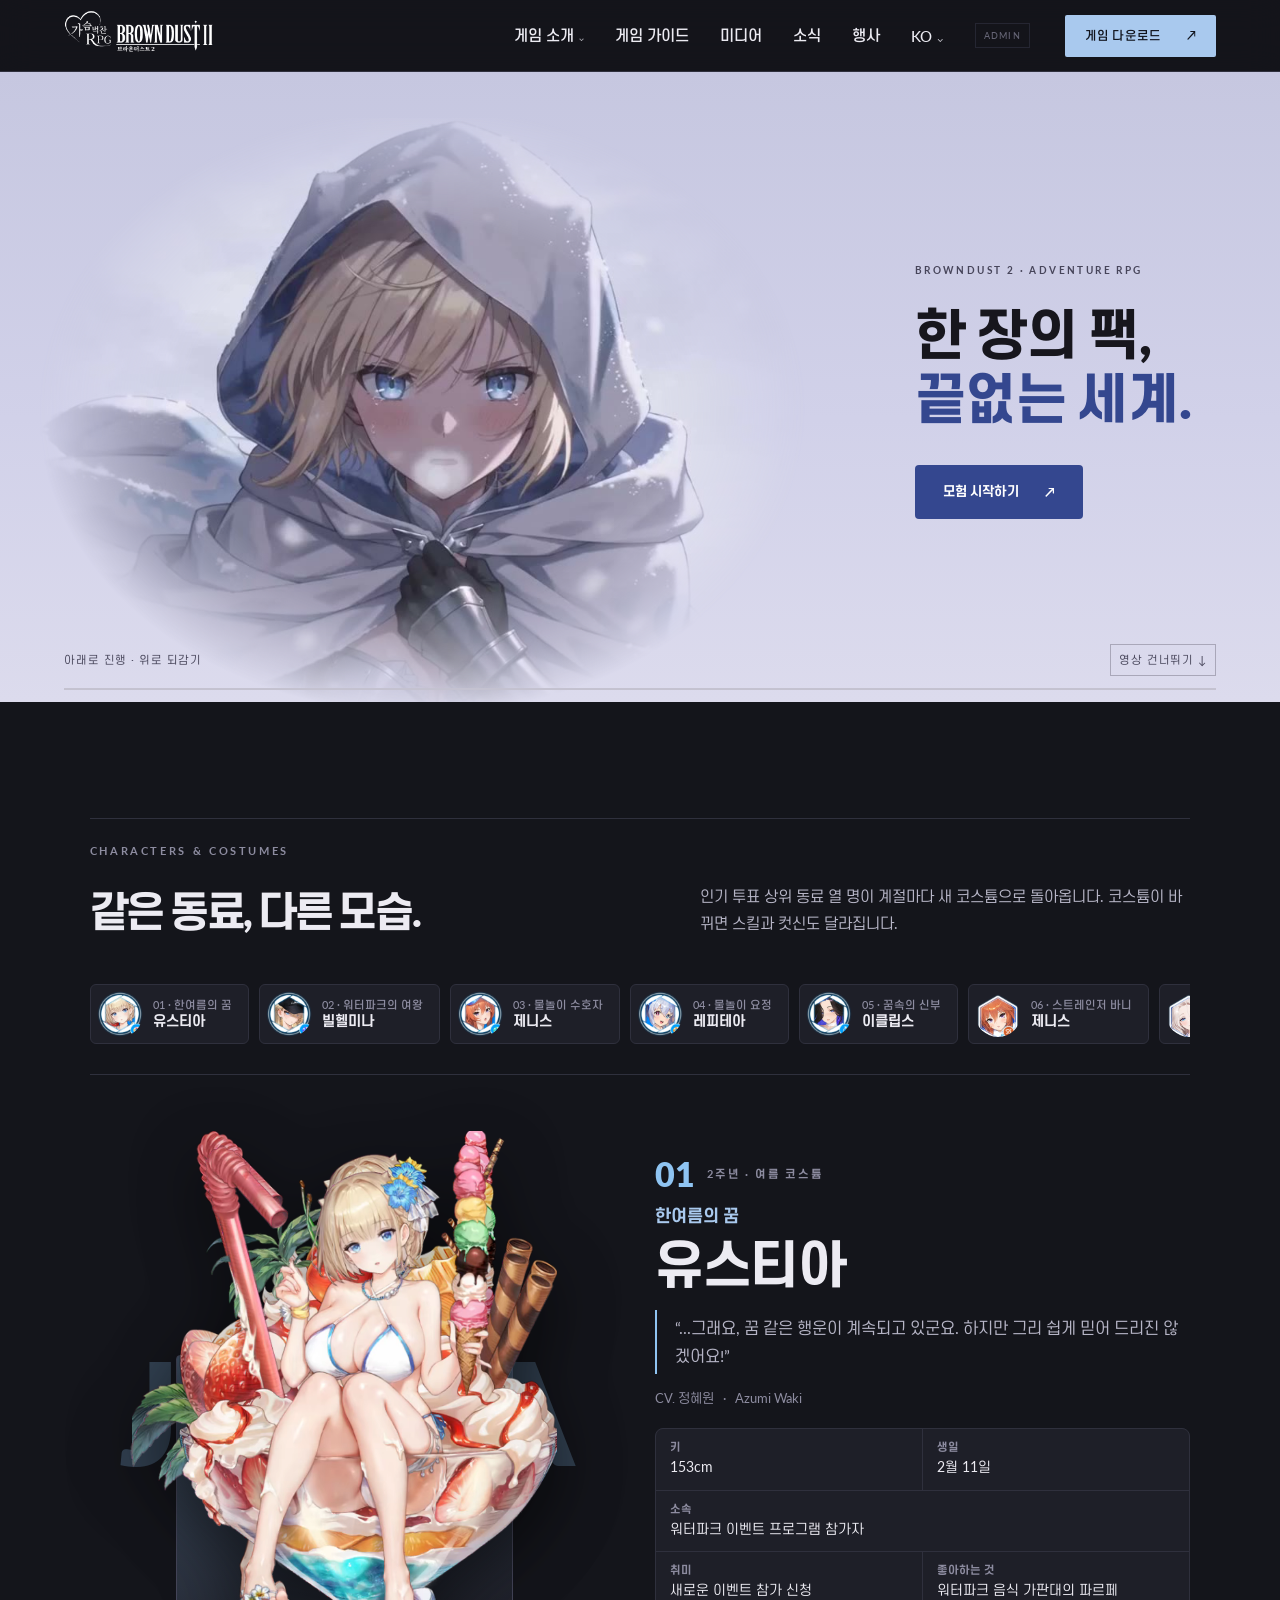
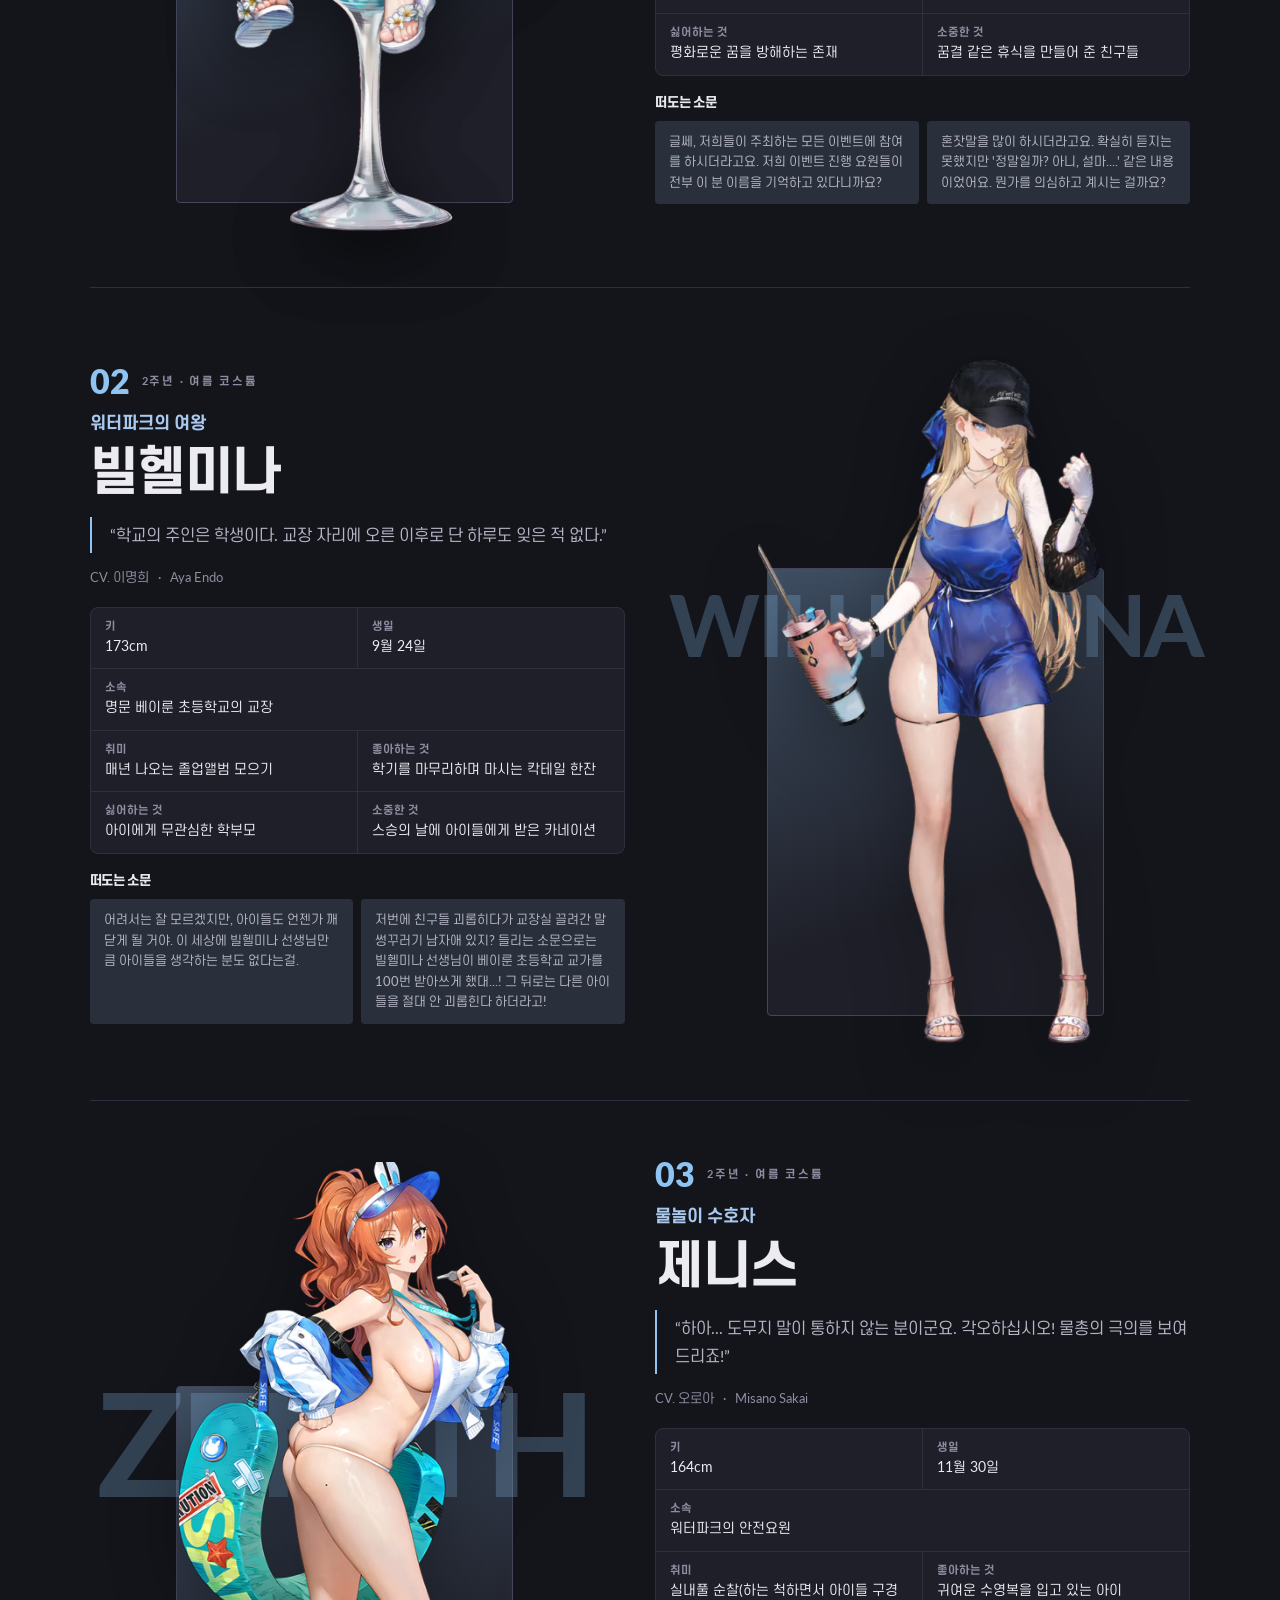
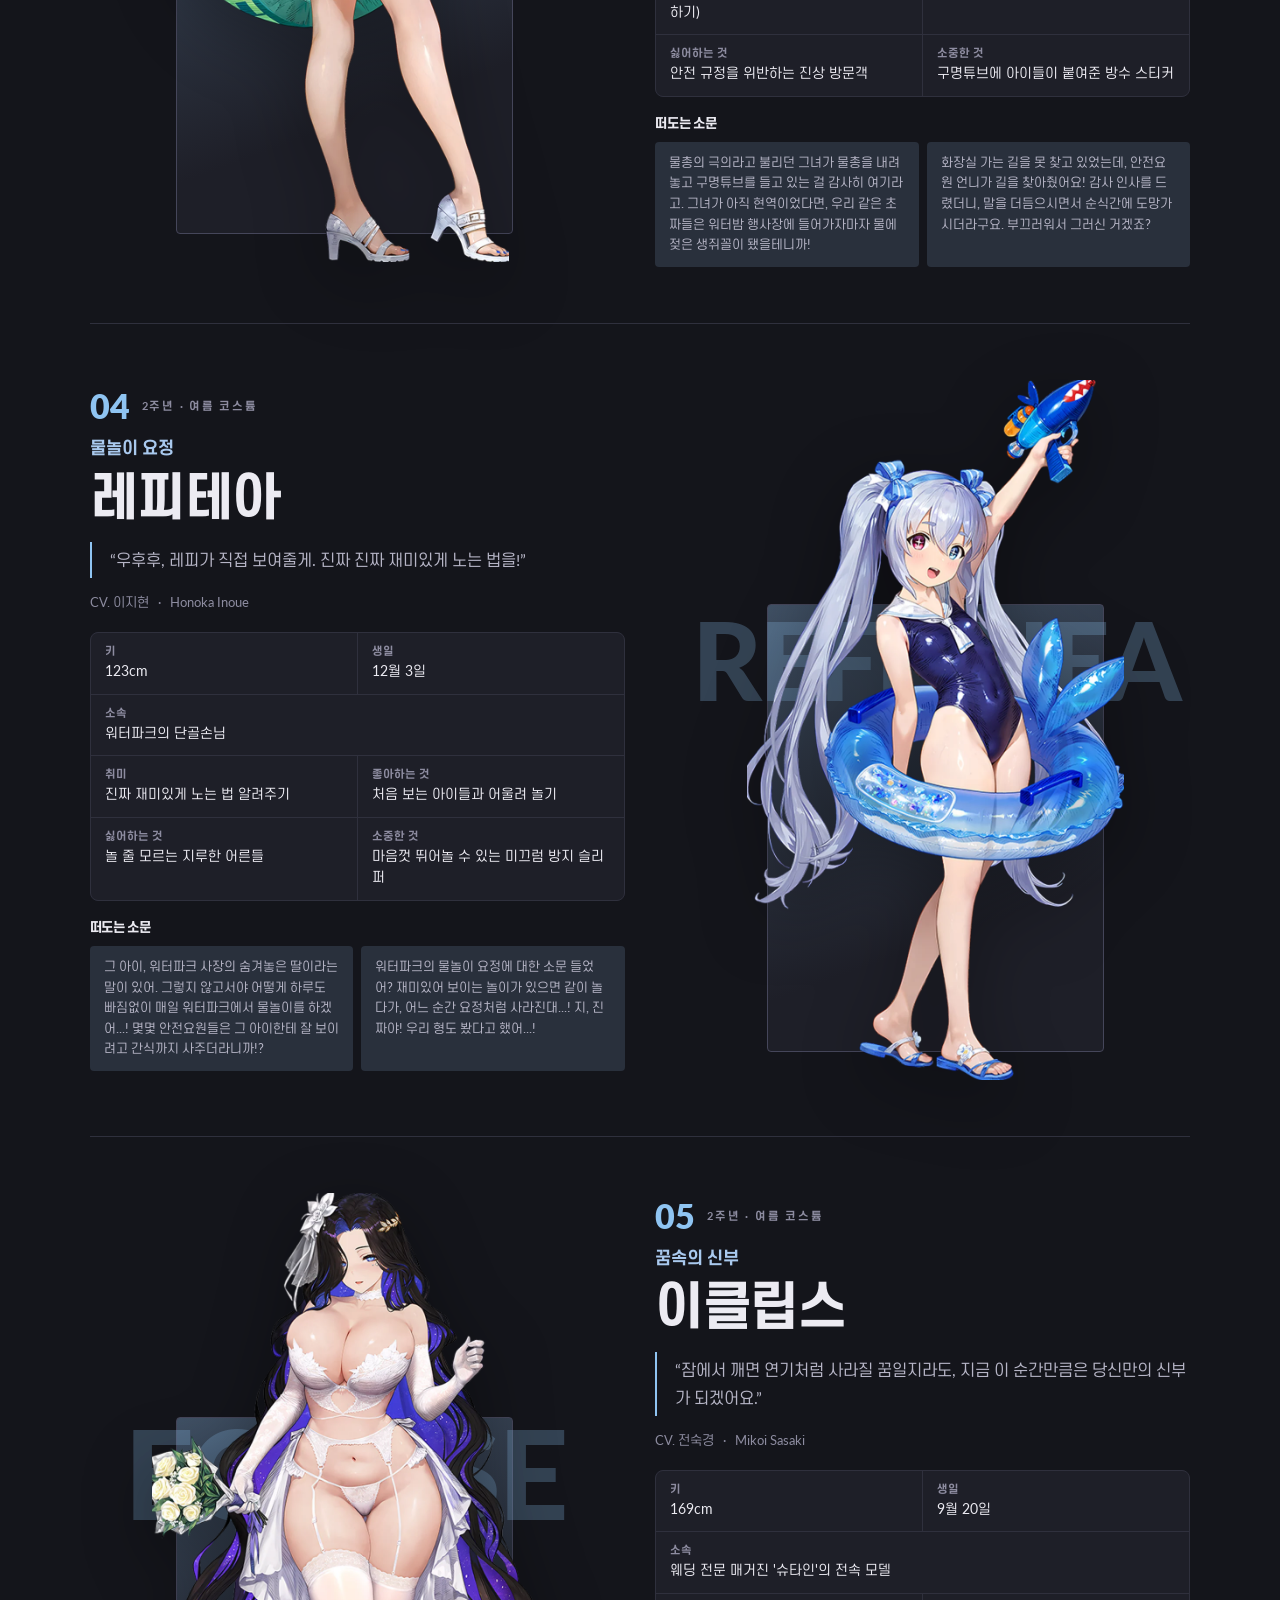
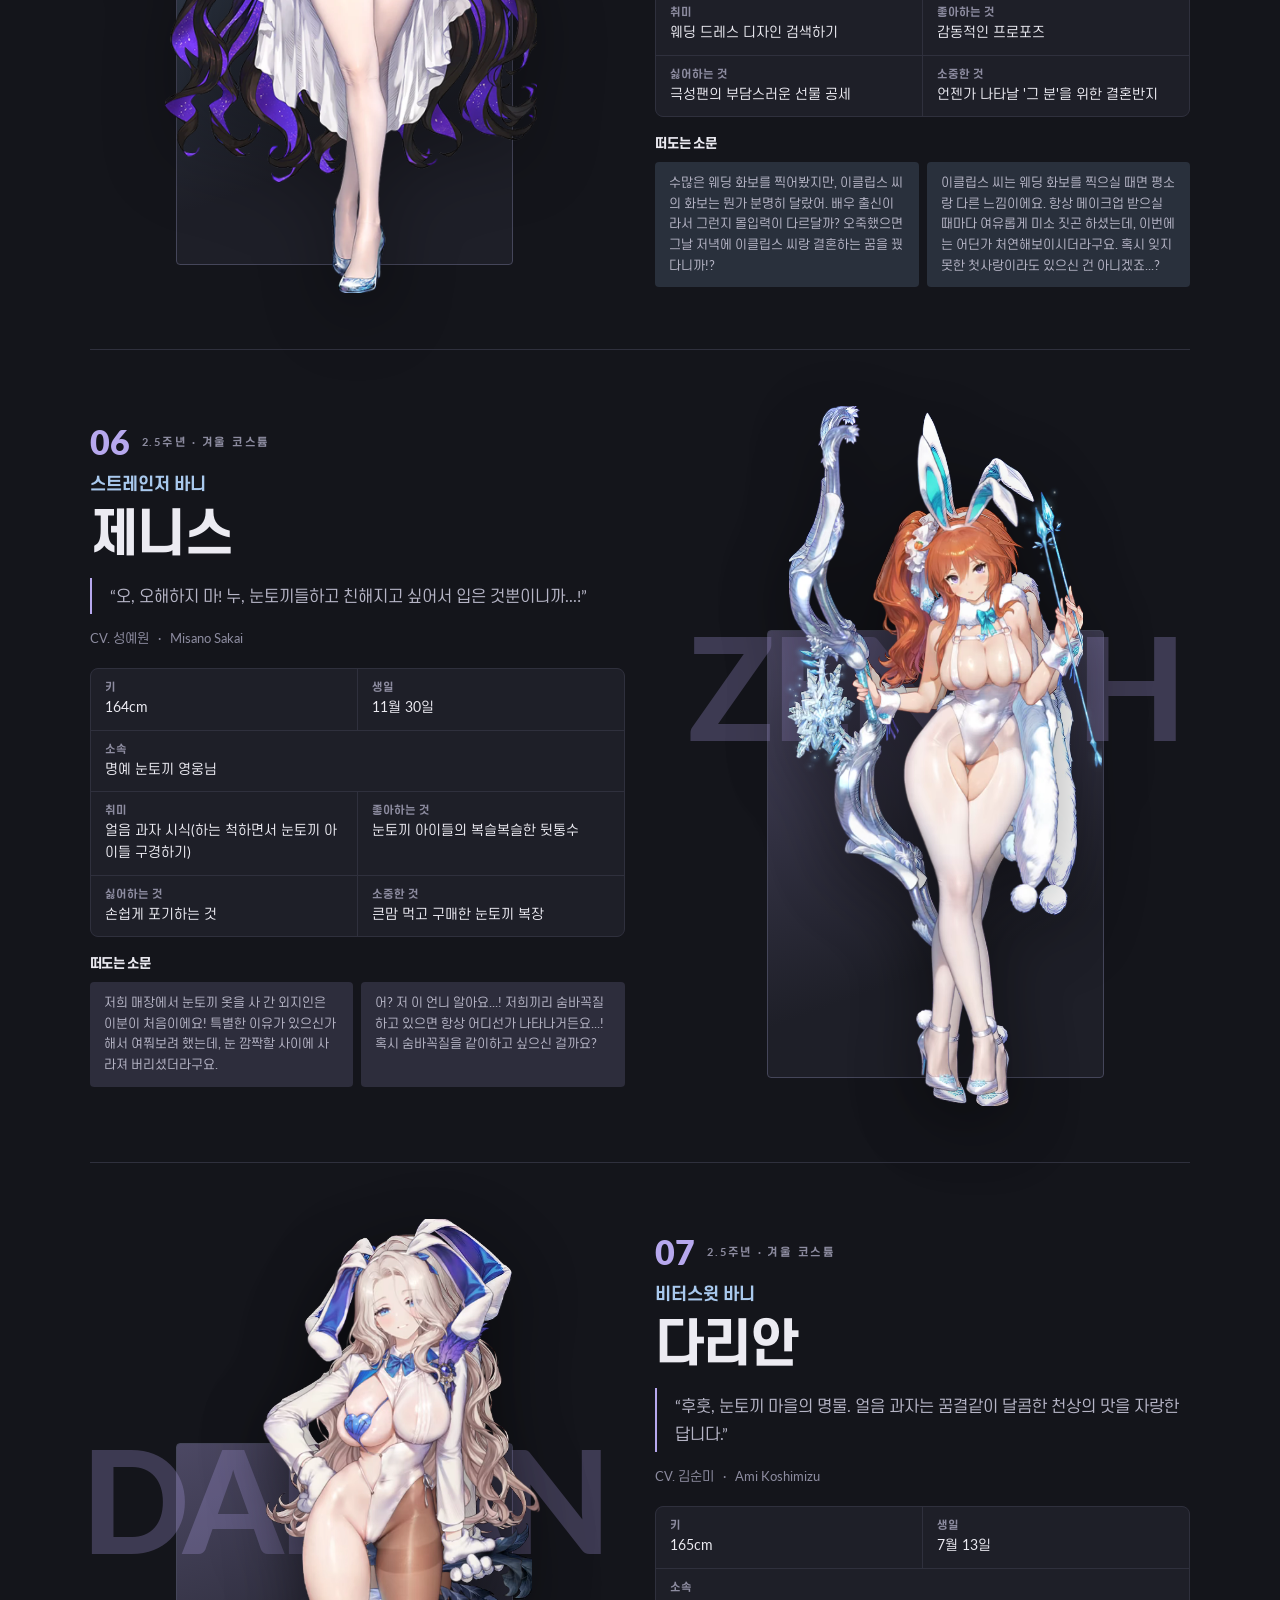
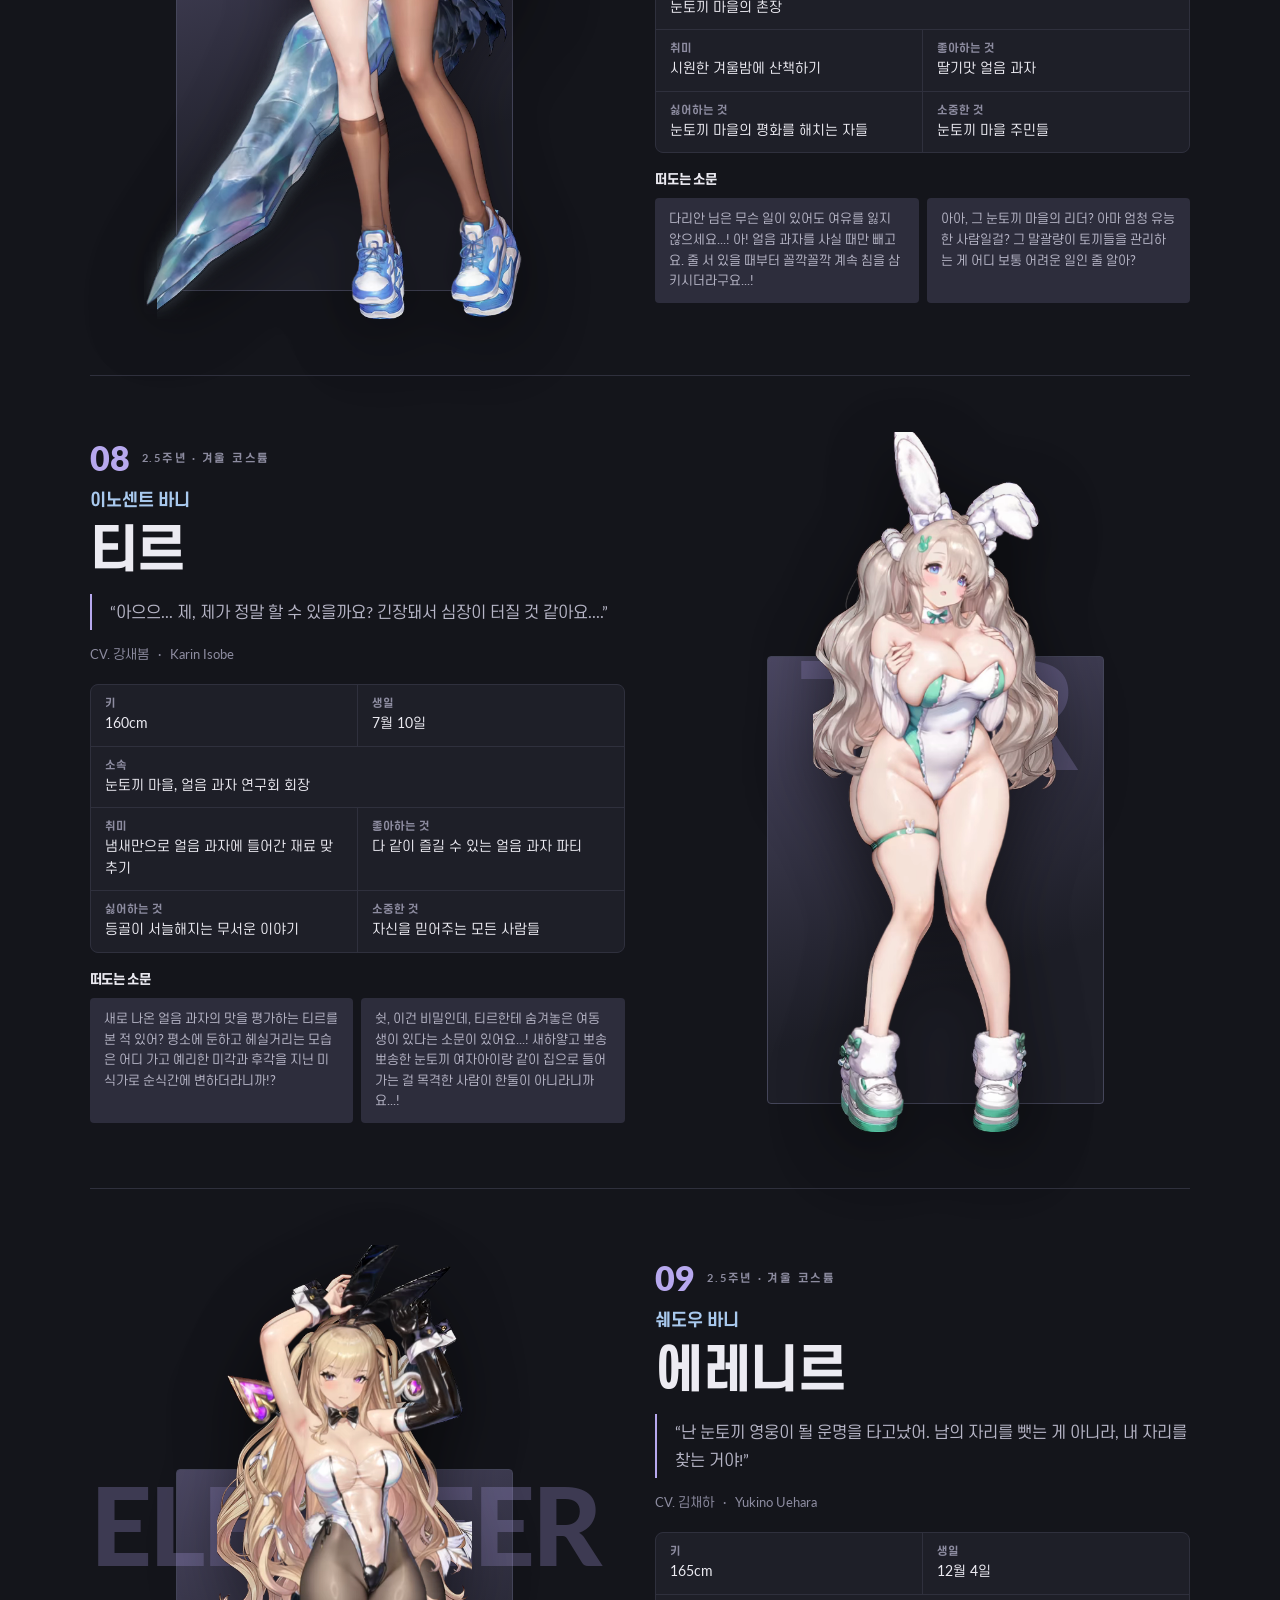
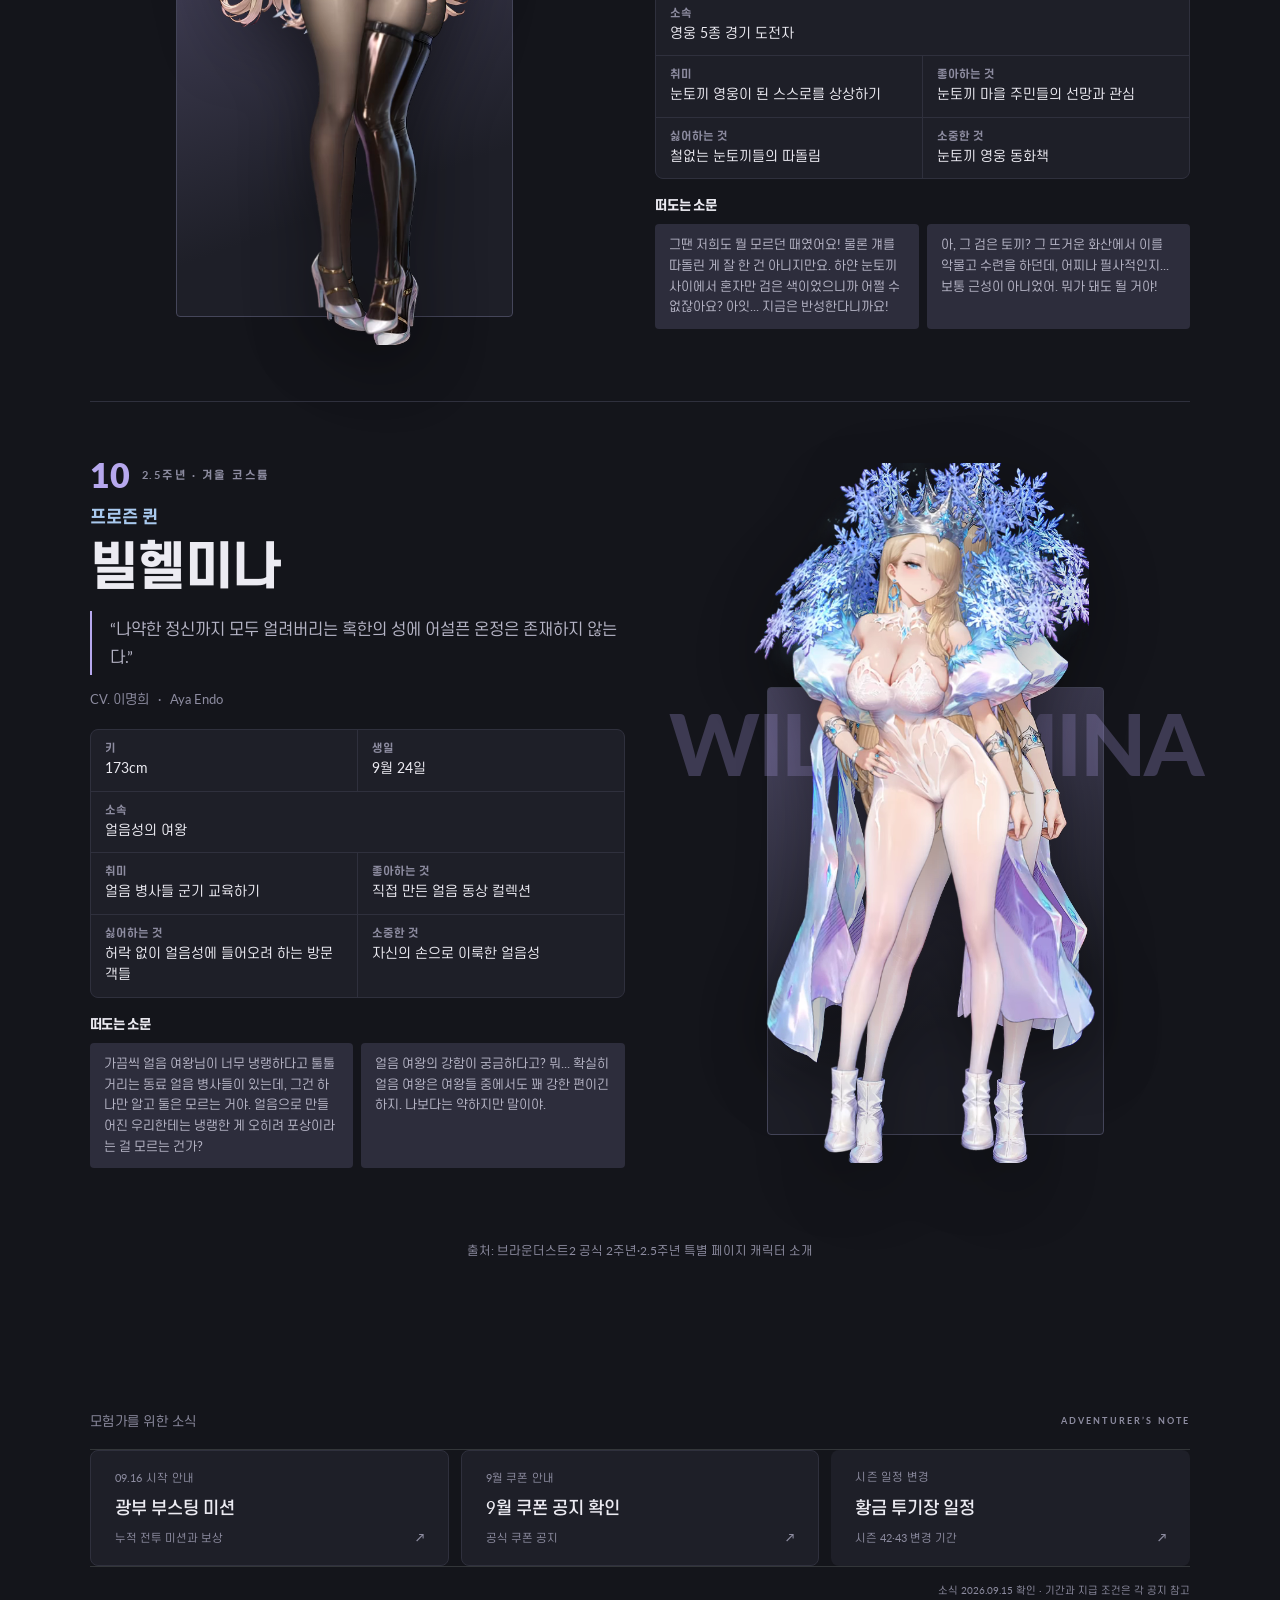
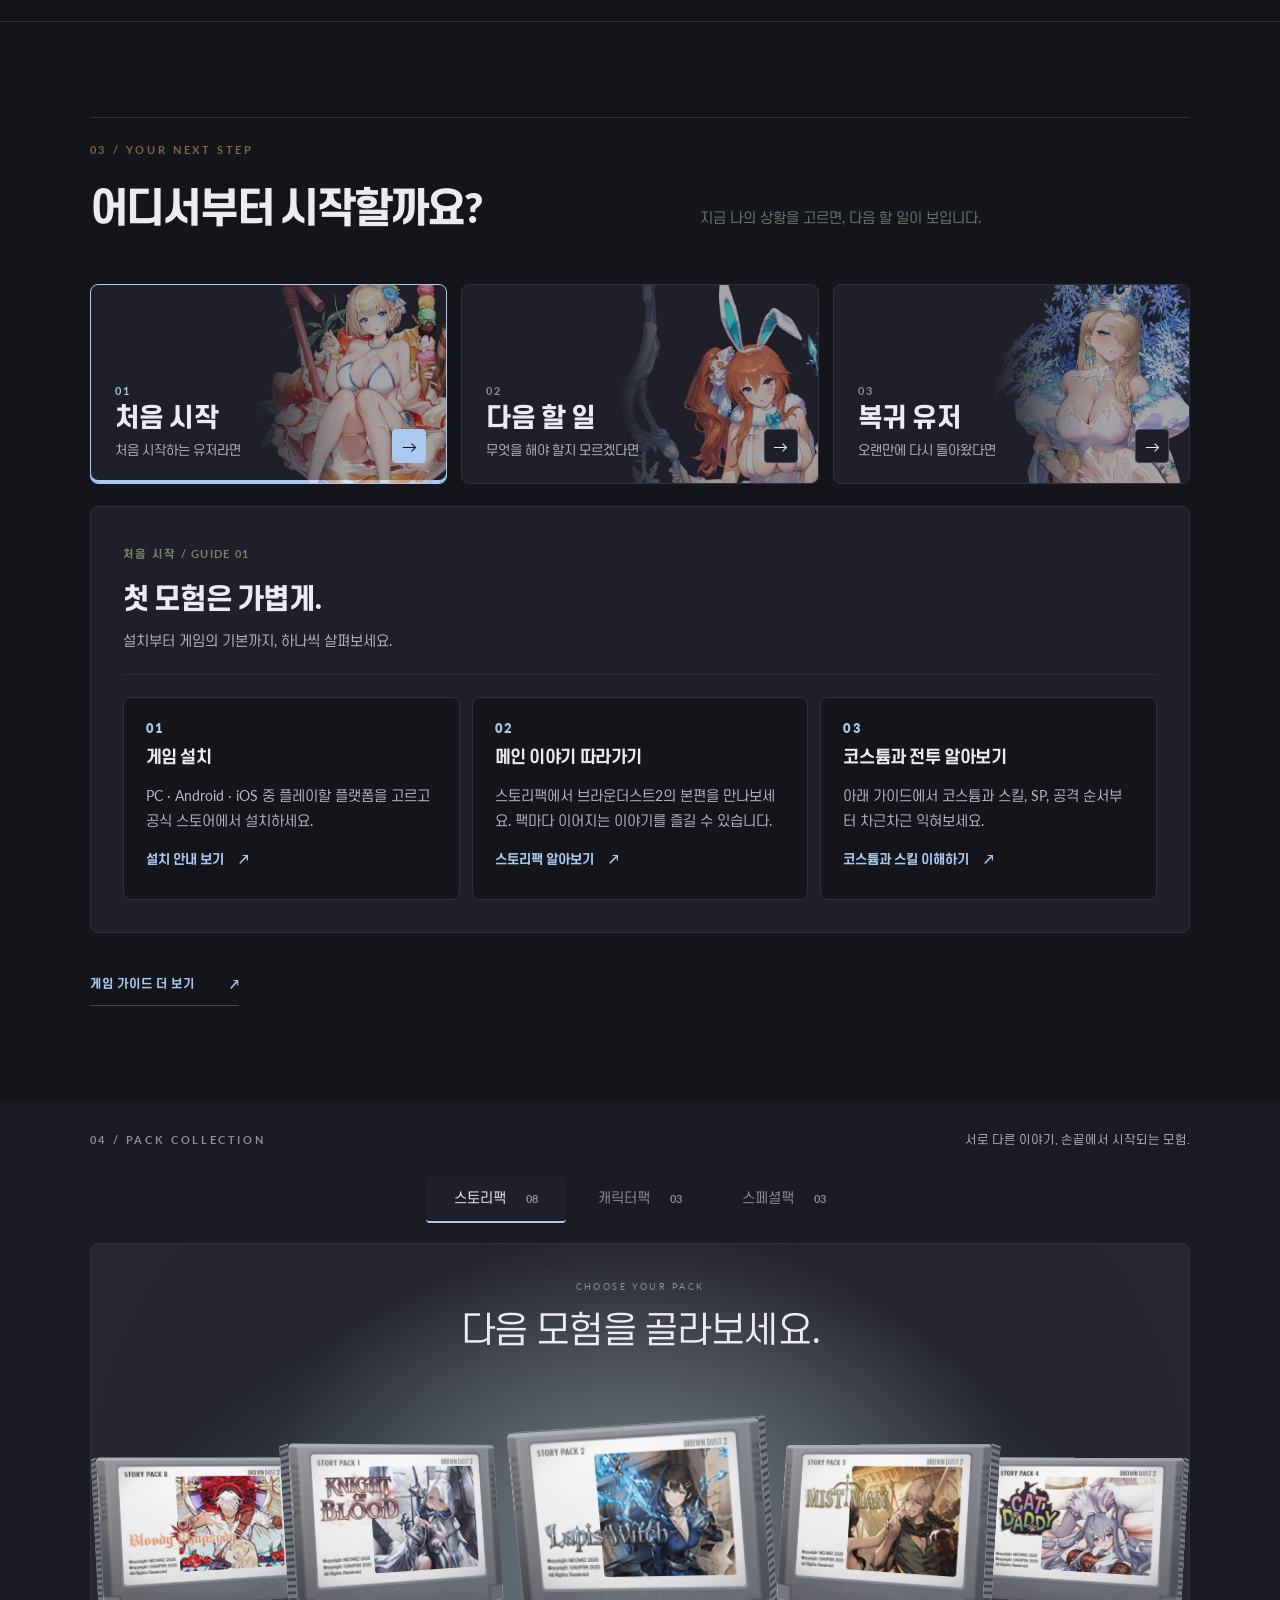
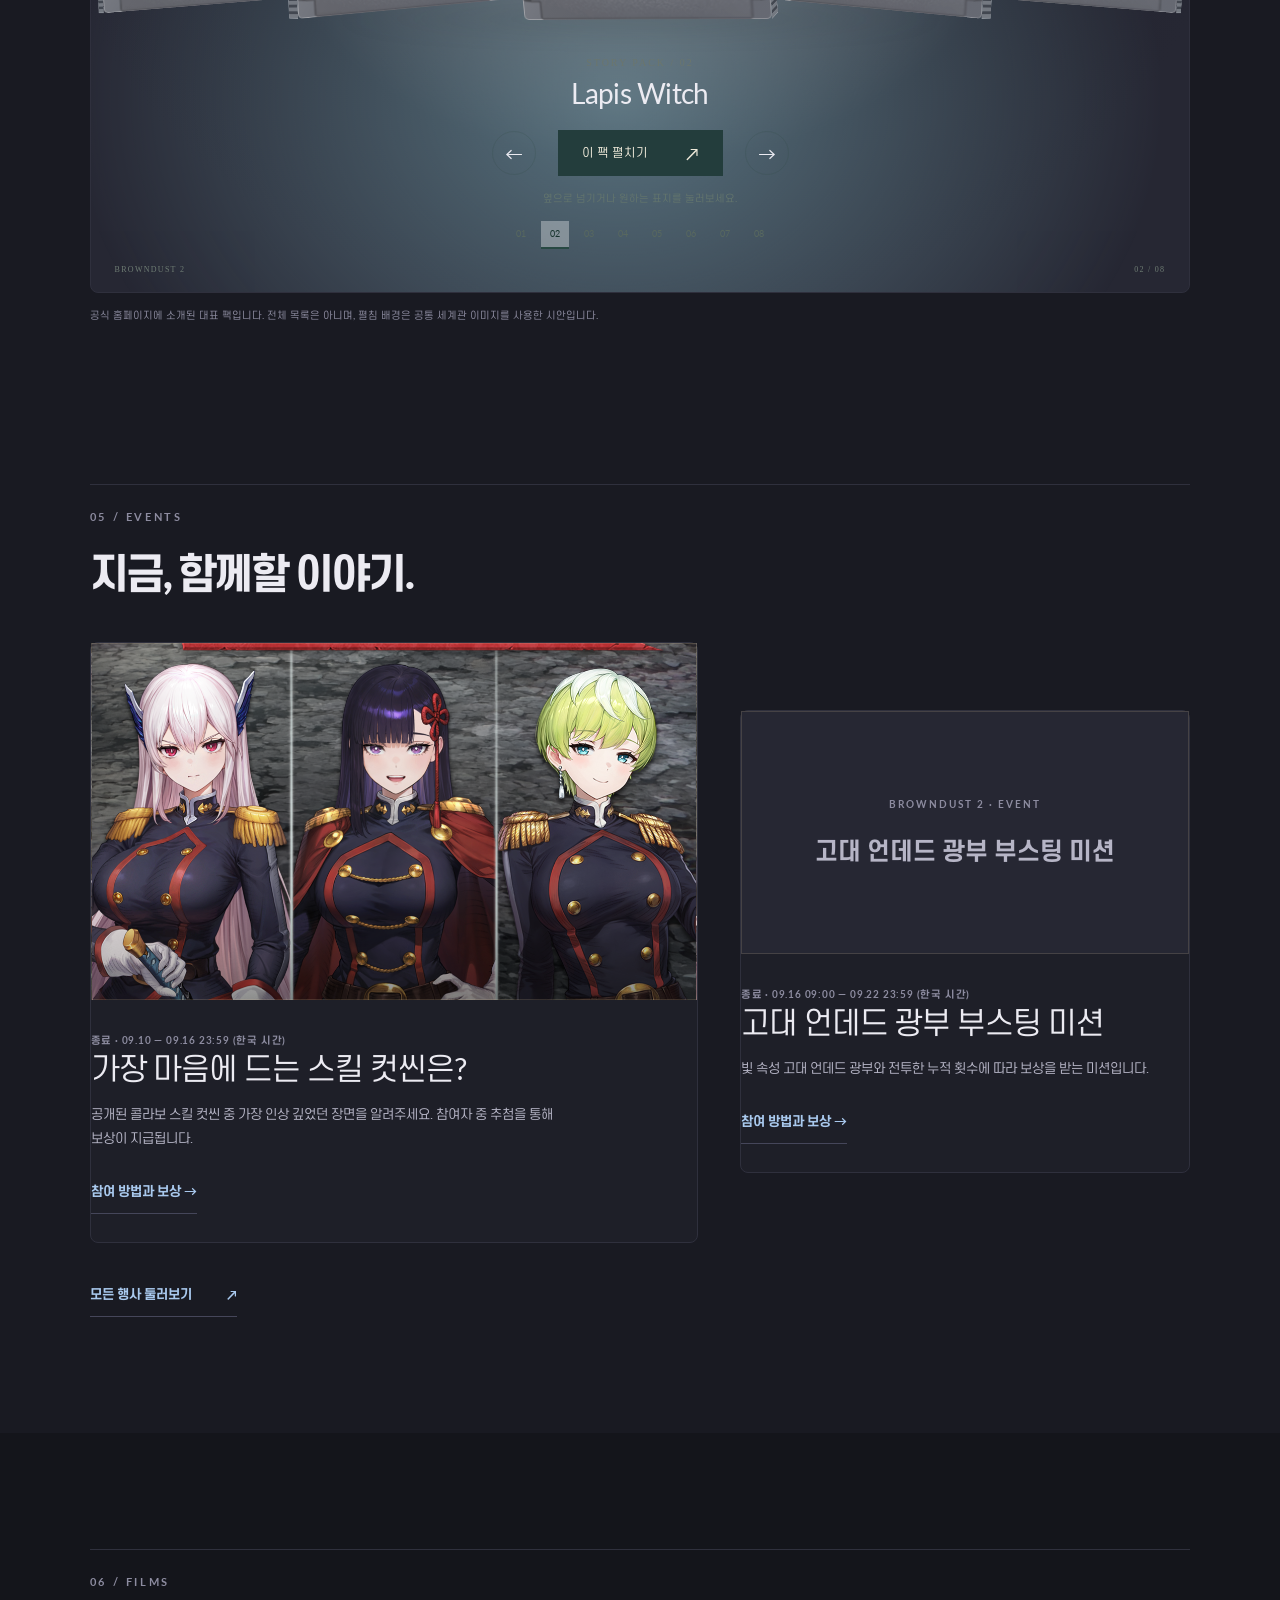
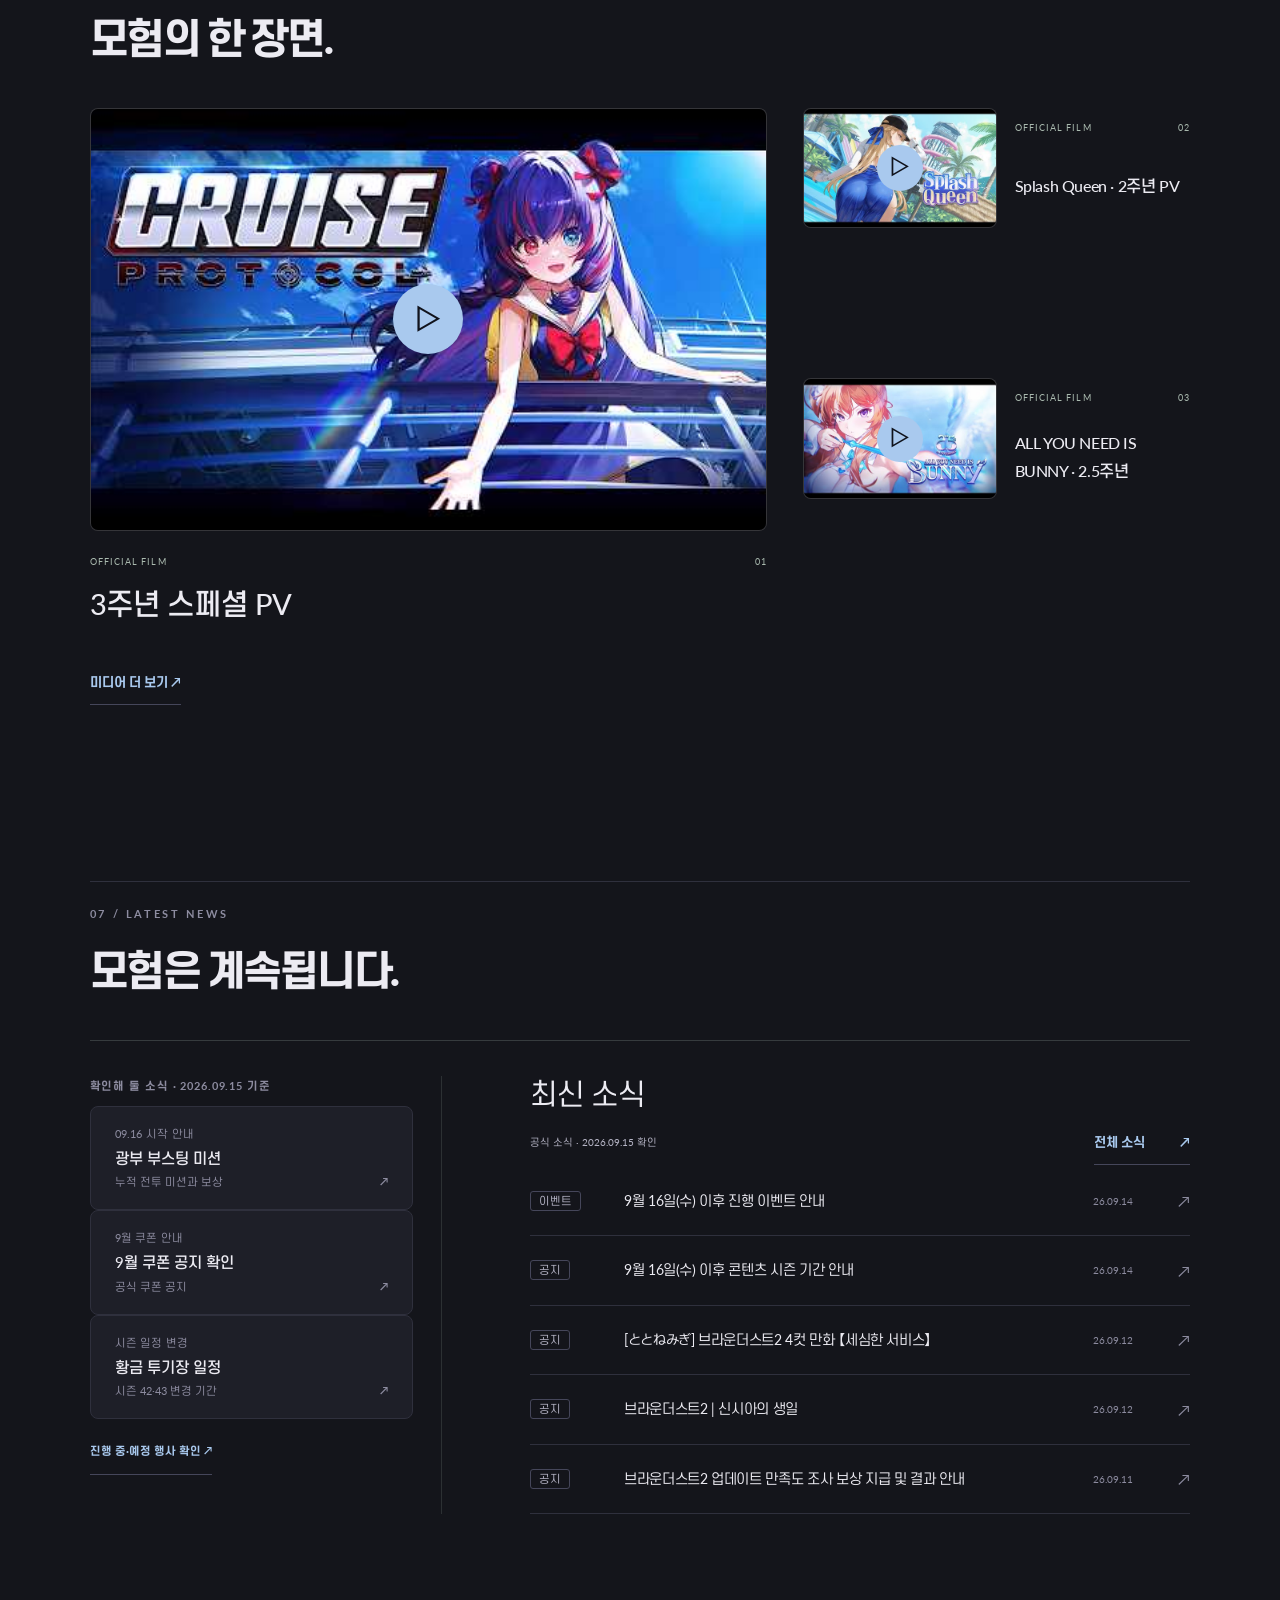
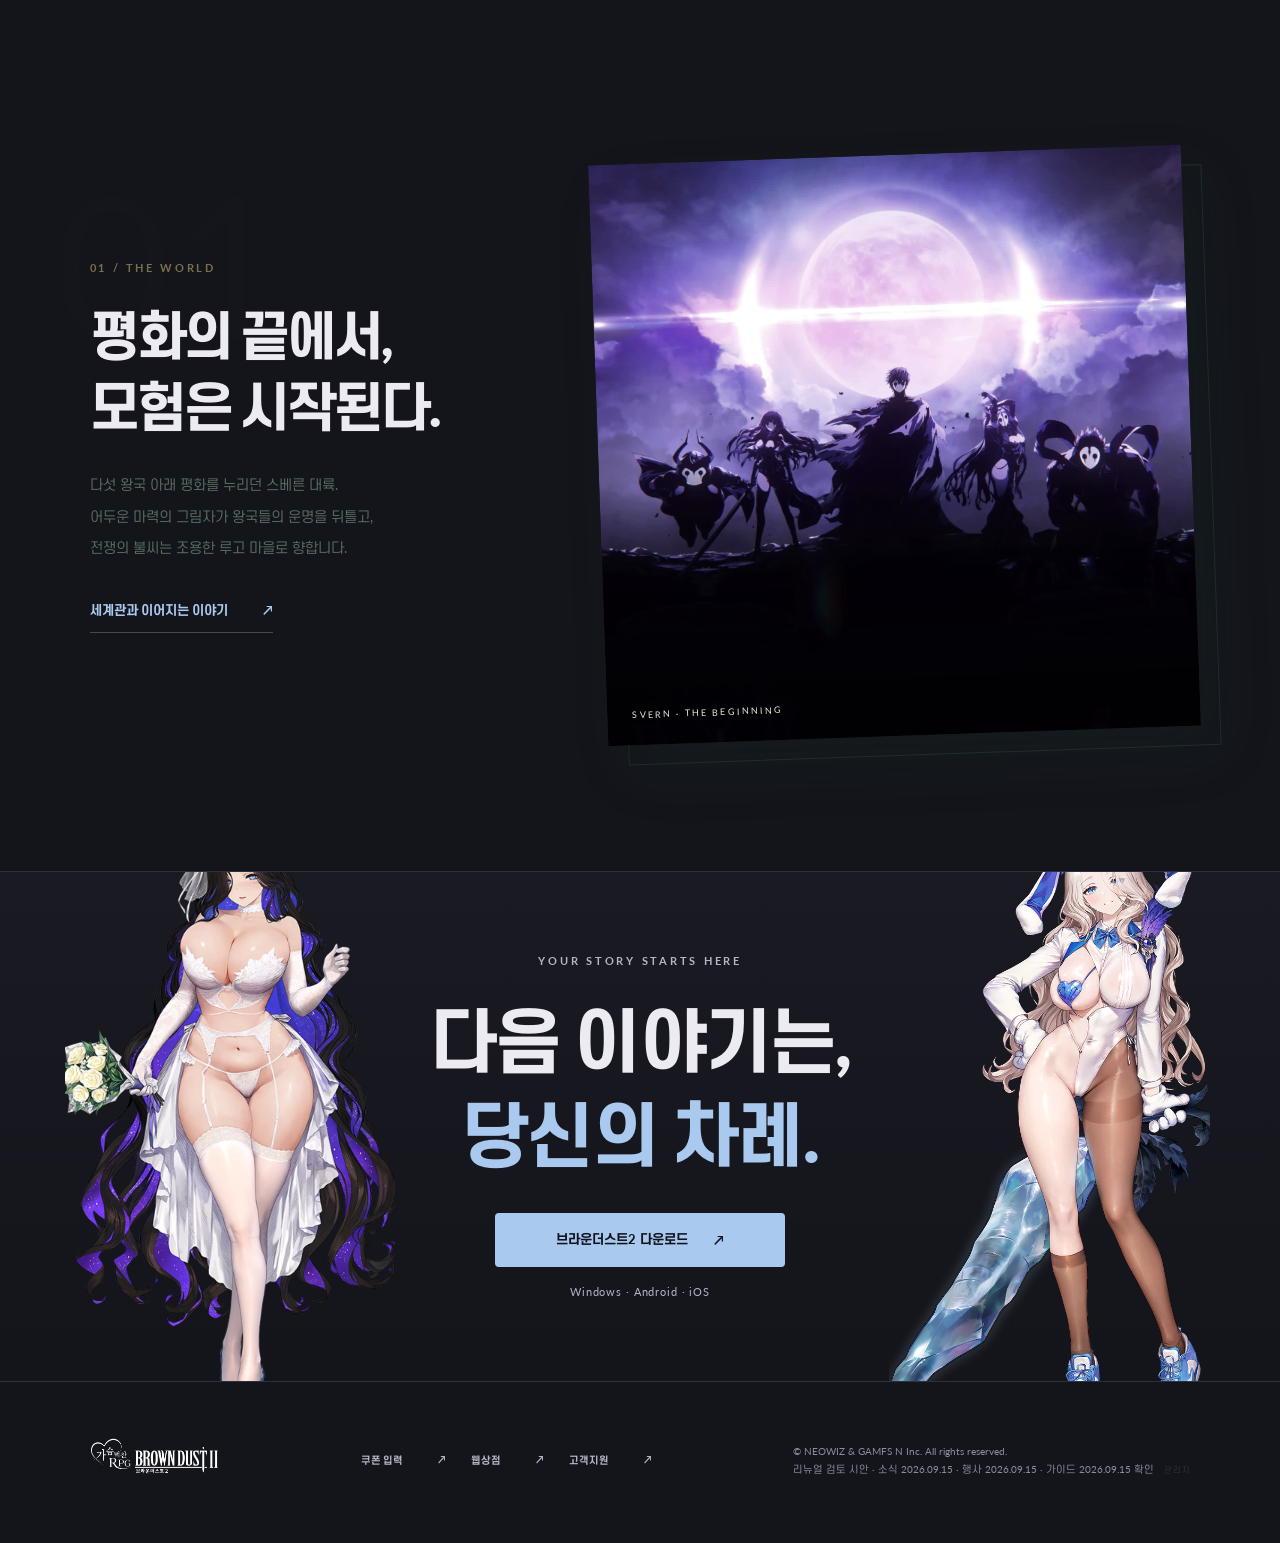
==== commit 0359dcc0: "Publish the new Justia hero video Co-Authored-By: Claude Opus 5.5 <noreply@anthropic.com>" ====
--- a/index.html
+++ b/index.html
@@ -1 +1 @@
-<!doctype html><html lang="ko"><head><meta charset="UTF-8"><meta name="viewport" content="width=device-width,initial-scale=1"><meta name="color-scheme" content="light"><link rel="preconnect" href="https://fonts.googleapis.com"><link rel="stylesheet" href="https://fonts.googleapis.com/css2?family=Lato:wght@400;700;900&family=Noto+Sans+JP:wght@400;700&display=swap"><title>브라운더스트2 | index</title><link rel="stylesheet" href="./style.css?v=6244bf2c9798"></head><body><div id="app"></div><script src="./app.js?v=2056e5f6e80e" defer></script></body></html>+<!doctype html><html lang="ko"><head><meta charset="UTF-8"><meta name="viewport" content="width=device-width,initial-scale=1"><meta name="color-scheme" content="light"><link rel="preconnect" href="https://fonts.googleapis.com"><link rel="stylesheet" href="https://fonts.googleapis.com/css2?family=Lato:wght@400;700;900&family=Noto+Sans+JP:wght@400;700&display=swap"><title>브라운더스트2 | index</title><link rel="stylesheet" href="./style.css?v=e577d97e07f3"></head><body><div id="app"></div><script src="./app.js?v=c0551d96b5f4" defer></script></body></html>
--- a/style.css
+++ b/style.css
@@ -1 +1 @@
-.pack-jump{font-size:12px;margin-top:12px}.pack-explainer{padding-top:10px!important}.pack-primer{max-width:820px;margin-bottom:30px}.pack-explainer h2{font-size:clamp(26px,3vw,38px);line-height:1.35;margin:0 0 14px}.pack-explainer p,.pack-explainer li{font-size:15px;line-height:1.85;color:var(--muted)}.pack-chapter{scroll-margin-top:100px;border-top:1px solid var(--line);padding:38px 0}.pack-chapter-heading{display:grid;grid-template-columns:150px 1fr;gap:32px;align-items:center;max-width:1000px}.pack-chapter-heading img{width:100%;max-height:160px;object-fit:contain}.pack-chapter-heading .eyebrow{color:var(--gold);font-size:11px;margin:0 0 8px}.pack-explanation-grid{display:grid;grid-template-columns:1fr 1fr;gap:48px;margin-top:24px}.pack-explainer h3{font-size:19px;margin:0 0 12px}.pack-explainer ul{padding-left:20px;margin:0}.pack-explainer li{margin-bottom:10px}.pack-explainer strong{color:var(--cream)}.pack-choice{border-left:2px solid var(--gold);padding:12px 20px;background:#ffffff04;margin:20px 0}.pack-choice p{margin:6px 0 0}.pack-related{padding:28px;border:1px solid var(--line);margin-top:12px}.pack-related h3{margin-top:22px}.pack-related .source-note{font-size:12px}@media(max-width:760px){.pack-chapter{padding:28px 0}.pack-chapter-heading{grid-template-columns:80px minmax(0,1fr);gap:16px;align-items:start}.pack-explanation-grid{grid-template-columns:1fr;gap:18px;margin-top:16px}.pack-explainer p,.pack-explainer li{font-size:14px}.pack-related{padding:20px}.pack-jump{margin-top:8px}}@media(max-width:760px){body[data-page=packs] .packs .pack-film video{max-height:140px}body[data-page=packs] .packs .pack-list article{padding:12px 0}body[data-page=packs] .packs .pack-list article p{font-size:12px;line-height:1.6;margin:6px 0}body[data-page=packs] .pack-jump{margin-top:0;font-size:11px}.pack-chapter{scroll-margin-top:16px}}.pack-evidence{margin-left:24px}@media(max-width:760px){.pack-evidence{display:table;margin-left:0;margin-top:14px}}.lesson-detail{margin-top:30px;max-width:1000px;--gold:#756037;--muted:#49624e;--line:#29463d30}.lesson-detail h4{font-size:15px;letter-spacing:0;font-weight:600;color:var(--gold);margin:0 0 18px}.lesson-steps{list-style:none;padding:0;margin:0 0 30px;display:grid;gap:24px}.lesson-steps li{display:grid;grid-template-columns:34px minmax(0,1fr);gap:16px}.lesson-steps li>span{border:1px solid var(--line);border-radius:50%;width:32px;height:32px;display:grid;place-items:center;color:var(--gold);font-size:12px}.lesson-detail h5{font-size:16px;font-weight:500;margin:2px 0 8px;line-height:1.6}.lesson-detail p{font-size:14px;line-height:1.9;color:var(--muted);overflow-wrap:anywhere}.lesson-example,.sp-planner{padding:26px;background:#dfc99b09;border:1px solid var(--line);margin:26px 0}.lesson-flow{display:flex;flex-wrap:wrap;gap:12px;margin-bottom:16px}.lesson-flow>span{padding:12px 16px;border:1px solid #85734755;font-size:13px;line-height:1.6;color:#344c3f;background:#eeeade}.lesson-flow>span+span:before{content:"→";margin-right:12px;color:var(--gold)}.lesson-check{border-left:2px solid var(--gold);padding:6px 0 6px 20px}.lesson-check h4{margin-bottom:8px}.sp-inputs{display:grid;grid-template-columns:repeat(3,minmax(0,1fr));gap:18px;margin:24px 0}.sp-inputs label{display:grid;gap:10px;font-size:12px;color:#344c3f}.sp-inputs input{min-width:0;width:100%;padding:12px;background:#0c191a;border:1px solid #9eb6ac80;color:#fff;font:22px var(--serif)}.sp-result{display:block;border-top:1px solid var(--line);padding-top:20px}.sp-result>div{display:flex;gap:16px;align-items:center;flex-wrap:wrap;font-size:12px}.sp-result strong{font:26px var(--serif);color:var(--gold);margin-right:16px}.sp-result p{margin-top:12px}.sp-result.insufficient strong,.sp-result.insufficient p{color:#9b381e}.guide-reference-list{display:flex;gap:10px 24px;flex-wrap:wrap;margin:20px 0}@media(max-width:600px){.lesson-example,.sp-planner{padding:20px 16px}.sp-inputs{grid-template-columns:1fr}.lesson-flow{flex-direction:column}.lesson-steps li{grid-template-columns:28px minmax(0,1fr);gap:10px}.lesson-steps li>span{width:26px;height:26px}.lesson-detail h5{font-size:15px}.lesson-detail p{font-size:13px}.sp-result>div{display:grid;grid-template-columns:1fr auto}}.world-lore{border-top:1px solid var(--line);padding-top:85px}.lore-intro{max-width:760px;margin-bottom:58px}.lore-intro>p:not(.eyebrow){color:var(--muted);margin-top:22px;font-size:15px}.lore-intro .lore-date{font-size:11px;color:var(--gold)}.lore-chapters{list-style:none;padding:0;margin:0}.lore-chapters>li{display:grid;grid-template-columns:86px minmax(0,1fr);gap:24px;padding:38px 0;border-top:1px solid var(--line)}.lore-number{font:italic 40px/1.3 var(--serif);color:var(--gold);opacity:.7}.lore-chapters article{max-width:850px}.lore-chapters .eyebrow{margin-bottom:14px;letter-spacing:.12em;line-height:1.8}.lore-chapters h3,.lore-other h3{font:400 clamp(26px,3vw,38px)/1.45 var(--serif);letter-spacing:-.03em}.lore-chapters article>p:not(.eyebrow){margin:20px 0 8px;color:var(--muted);font-size:15px;word-break:keep-all;overflow-wrap:anywhere}.lore-other{margin-top:44px;padding:38px;border:1px solid var(--line);background:#d8c69808}.lore-other>p:not(.eyebrow){margin-top:20px;color:var(--muted);font-size:14px}.lore-branches{display:grid;grid-template-columns:repeat(2,minmax(0,1fr));gap:32px;margin:30px 0 16px}.lore-branches h4{font-size:17px;font-weight:500;color:var(--gold);margin-bottom:12px}.lore-branches p{font-size:14px;color:var(--muted);word-break:keep-all;overflow-wrap:anywhere}.lore-footnote{margin-top:26px;color:var(--muted);font-size:12px}.world-lore .text-link{line-height:1.7}@media(max-width:700px){.world-lore{padding-top:55px}.lore-intro{margin-bottom:32px}.lore-chapters>li{grid-template-columns:34px minmax(0,1fr);gap:14px;padding:30px 0}.lore-number{font-size:27px}.lore-chapters .eyebrow{font-size:9px}.lore-chapters article>p:not(.eyebrow){font-size:14px;word-break:normal}.lore-other{padding:24px 20px}.lore-branches{grid-template-columns:1fr;gap:26px}.lore-intro>p:not(.eyebrow){font-size:14px}}.pc-install,.launcher-help{padding:clamp(24px,4vw,56px);border:1px solid #c3a77566;background:linear-gradient(130deg,#29303a,#151820);margin-bottom:40px;border-radius:4px}.pc-install p,.launcher-help p,.download-page>p{max-width:850px;line-height:1.85;color:#c7c9d0}.pc-primary{margin:16px 0}.install-steps{counter-reset:step;list-style:none;padding:0;display:grid;gap:18px;margin:24px 0}.install-steps li{display:flex;align-items:baseline;gap:16px;line-height:1.7}.install-steps li:before{counter-increment:step;content:"0" counter(step);color:#e0bf82;font-weight:700}.download-page>h2{margin-top:44px}.mobile-platforms{grid-template-columns:repeat(2,minmax(0,1fr))}.optional-source{margin:24px 0;border-top:1px solid #ffffff26;padding-top:16px;font-size:14px;color:#adb1bd}.optional-source summary{cursor:pointer}.optional-source .actions{margin-top:16px}.event-record{max-width:1000px;margin:auto;scroll-margin-top:110px}.event-record h2,.event-record h3{overflow-wrap:anywhere}.event-record>img{width:100%;max-height:430px;object-fit:cover;margin:24px 0}.event-record section{padding:24px 0;border-bottom:1px solid #ffffff24}.event-record p{line-height:1.9;color:#c7c9d0}.event-record-nav{display:flex;gap:24px;flex-wrap:wrap;margin:30px 0}.article-rich{overflow-wrap:anywhere;line-height:1.9}.article-rich img{display:block;max-width:100%;height:auto;margin:24px auto}.article-rich table{display:block;max-width:100%;overflow-x:auto;border-collapse:collapse;margin:24px 0}.article-rich th,.article-rich td{min-width:100px;padding:10px 14px;border:1px solid #77777766;vertical-align:top}.article-rich a{color:#dfc18c;text-decoration:underline}.article-rich ul,.article-rich ol{padding-left:24px}.article-rich li{margin:8px 0}.article-rich h2,.article-rich h3,.article-rich h4{font-size:clamp(19px,2vw,28px);margin:28px 0 14px}.article-rich p{white-space:normal!important}.download-page .button{white-space:normal;text-align:center}.download-page h2{overflow-wrap:anywhere}@media(max-width:600px){.mobile-platforms{grid-template-columns:1fr}.pc-install,.launcher-help{padding:24px 20px}.event-record-nav{gap:16px}.article-rich td,.article-rich th{min-width:85px}}.costume-gallery{max-width:none;background:var(--bg);color:var(--ink);overflow-x:clip}.cg-index{display:flex;gap:10px;max-width:1320px;margin:0 auto 18px;overflow-x:auto;padding:4px 0 12px;scrollbar-width:thin}.cg-index a{flex:0 0 auto;display:flex;align-items:center;gap:10px;padding:6px 16px 6px 6px;background:var(--surface);border:1px solid var(--line);border-radius:6px;color:var(--ink);transition:border-color .2s}.cg-index a:hover{border-color:var(--accent)}.cg-index img{width:46px;height:46px;border-radius:50%}.cg-index span{font-size:14px;font-weight:700;line-height:1.3}.cg-index small{display:block;font-size:11px;font-weight:500;color:var(--ink-3)}.cg-list{max-width:1320px;margin:0 auto}.cg-row{--season:#8fc4f2;position:relative;display:grid;grid-template-columns:minmax(0,1fr) minmax(0,1.05fr);gap:56px;align-items:center;padding:56px 0;border-top:1px solid var(--line);scroll-margin-top:90px;isolation:isolate}.cg-row[data-season=winter]{--season:#b7a8ee}.cg-row:nth-child(2n){grid-template-columns:minmax(0,1.05fr) minmax(0,1fr)}.cg-row:nth-child(2n) .cg-art{order:2}.cg-art{position:relative;height:640px;display:grid;grid-template:100% / 100%;place-items:center;border-radius:var(--radius);overflow:hidden;background:radial-gradient(ellipse at 50% 55%,color-mix(in srgb,var(--season) 22%,var(--surface)) 0%,var(--surface) 62%,var(--bg) 100%)}.cg-halo{position:absolute;left:50%;top:52%;width:80%;aspect-ratio:1;transform:translate(-50%,-50%);border-radius:50%;background:radial-gradient(circle,color-mix(in srgb,var(--season) 30%,transparent) 0%,transparent 68%);z-index:-1}.cg-view,.cg-idle{grid-area:1/1;height:94%;width:100%;object-fit:contain;pointer-events:none;filter:drop-shadow(0 20px 34px #00000059)}.cg-idle{opacity:0;transition:opacity .4s}.cg-row.is-moving .cg-idle{opacity:1}.cg-row.is-moving .cg-view{opacity:0;transition:opacity .4s}.cg-info{color:var(--ink)}.cg-season-label{display:flex;align-items:center;gap:12px;font:700 11px var(--latin);letter-spacing:.16em;color:var(--ink-3);margin-bottom:16px}.cg-season-label b{font:800 34px/1 var(--latin);letter-spacing:0;color:var(--season)}.cg-info h3{font-size:clamp(40px,4vw,60px);font-weight:800;line-height:1.1;letter-spacing:-.03em}.cg-info h3 small{display:block;font-size:17px;font-weight:700;color:var(--accent);letter-spacing:0;margin-bottom:10px}.cg-quote{margin:18px 0 12px;padding:4px 0 4px 18px;border-left:2px solid var(--season);font-size:16px;line-height:1.75;color:var(--ink-2)}.cg-cv{font-size:13px;color:var(--ink-3)}.cg-cv span{margin:0 6px;color:var(--ink-3)}.cg-profile{display:grid;grid-template-columns:repeat(2,minmax(0,1fr));gap:1px;margin:18px 0;background:var(--line);border:1px solid var(--line);border-radius:var(--radius);overflow:hidden}.cg-profile div{background:var(--surface);padding:11px 14px;min-width:0}.cg-profile div:nth-child(3){grid-column:span 2}.cg-profile dt{font-size:11px;font-weight:700;color:var(--ink-3);margin-bottom:3px}.cg-profile dd{margin:0;font-size:13.5px;line-height:1.6;color:var(--ink)}.cg-rumors{display:grid;grid-template-columns:repeat(2,minmax(0,1fr));gap:8px}.cg-rumors h4{grid-column:1/-1;font-size:13px;font-weight:800;color:var(--ink);margin-bottom:2px}.cg-rumors p{font-size:12.5px;line-height:1.65;color:var(--ink-2);background:color-mix(in srgb,var(--season) 10%,var(--surface));border-radius:4px;padding:11px 14px;margin:0}.costume-gallery .source-note{text-align:center;margin-top:16px;font-size:12px;color:var(--ink-3)}.cg-heroes{background:var(--bg-alt);color:var(--ink)}.cg-hero-grid{display:grid;grid-template-columns:repeat(2,minmax(0,1fr));gap:24px;max-width:1320px;margin:0 auto}.cg-hero{background:var(--surface);border:1px solid var(--line);border-radius:var(--radius);overflow:hidden}.cg-hero-film{position:relative;aspect-ratio:16/9;background:var(--surface-2)}.cg-hero-film video{width:100%;height:100%;object-fit:cover;display:block}.cg-hero-toggle{position:absolute;right:16px;bottom:16px;padding:10px 18px;border-radius:4px;background:var(--accent);color:var(--on-accent);font-size:13px;font-weight:700}.cg-hero-toggle[aria-pressed=true]{background:var(--surface);color:var(--ink)}.cg-hero-copy{padding:24px 28px 28px}.cg-hero-title{font-size:13px;font-weight:700;color:var(--accent)}.cg-hero-copy h3{font-size:30px;font-weight:800;margin:4px 0 12px}.cg-hero-copy blockquote{margin:0 0 12px;font-size:15px;color:var(--ink);font-weight:700}.cg-hero-copy p{font-size:14px;line-height:1.8;color:var(--ink-2)}.cg-heroes .source-note{text-align:center;margin-top:18px;font-size:12px;color:var(--ink-3)}@media(max-width:900px){.cg-row,.cg-row:nth-child(2n){grid-template-columns:1fr;gap:20px;padding:36px 0}.cg-row:nth-child(2n) .cg-art{order:0}.cg-rumors,.cg-hero-grid{grid-template-columns:1fr}}.cg-art{height:700px;overflow:visible;background:none;isolation:isolate}.cg-halo{display:none}.cg-view,.cg-idle{height:100%}.cg-art:before,.cg-art:after{content:"";position:absolute;pointer-events:none;z-index:-1}.cg-art:before{inset:32% 17% 4%;border-radius:4px;border:1px solid var(--line-strong);background:linear-gradient(160deg,color-mix(in srgb,var(--season) 30%,var(--surface)),var(--surface) 70%)}.cg-art:after{content:attr(data-en);left:50%;top:40%;transform:translate(-50%,-50%);width:max-content;font:900 min(150px,calc(860px / var(--len))) / .9 var(--latin);letter-spacing:-.03em;color:color-mix(in srgb,var(--season) 26%,transparent)}@media(max-width:900px){.cg-art{height:520px}}.admin-shortcut{font-size:9px!important;letter-spacing:.14em;color:#b7c2bc!important;border:1px solid #ffffff2b;padding:6px 8px;opacity:.68;transition:opacity .2s,border-color .2s,color .2s}.admin-shortcut:hover,.admin-shortcut:focus-visible,.admin-shortcut[aria-current]{opacity:1;color:var(--gold)!important;border-color:#dac29170}.admin-entry{opacity:.22;font-size:8px;margin-left:7px;letter-spacing:.08em;transition:opacity .2s}.admin-entry:hover,.admin-entry:focus-visible{opacity:1;color:var(--gold)}.admin-area{min-height:72vh;padding:70px 7% 110px;background:radial-gradient(circle at 90% 5%,#bca66b16,transparent 32%),#101818}.admin-area h2,.admin-area h3{font-family:var(--serif)}.admin-area h3{font-size:28px;font-weight:400}.admin-login{width:min(560px,100%);margin:35px auto 70px;padding:65px;background:linear-gradient(145deg,#1b2d29,#12211f);border:1px solid #d6c18b35;box-shadow:0 35px 90px #050b0a88;position:relative;overflow:hidden}.admin-login:before{content:"";position:absolute;inset:0;background:linear-gradient(130deg,transparent 60%,#dac2910c);pointer-events:none}.admin-login-mark{width:54px;height:54px;display:grid;place-items:center;border:1px solid #dac29177;color:var(--gold);margin-bottom:34px;transform:rotate(45deg)}.admin-login-mark:first-letter{display:block;transform:rotate(-45deg)}.admin-login h2{font-size:46px;margin-bottom:16px}.admin-login>p:not(.eyebrow){color:var(--muted);font-size:14px}.admin-login form{margin:42px 0 26px}.admin-login label{display:block;font-size:11px;color:#9baba3;margin-bottom:11px;letter-spacing:.1em}.admin-login form>div{display:flex}.admin-login input{height:56px;min-width:0;flex:1;border:1px solid #ffffff28;border-right:0;background:#0b1716;color:#fff;padding:0 18px}.admin-login form button{height:56px;padding:0 24px;background:var(--gold);color:#15211f;font-weight:700}.admin-login-error{min-height:24px;color:#ef9f8f;font-size:11px;margin-top:10px}.admin-back{font-size:11px;color:#8fa29a;border-bottom:1px solid #ffffff20;padding-bottom:5px}.admin-dashboard{max-width:1500px;margin:auto}.admin-dashboard-head{display:flex;justify-content:space-between;align-items:end;gap:30px;margin-bottom:40px}.admin-dashboard-head h2{font-size:52px}.admin-dashboard-head>div>p:last-child{color:var(--muted);font-size:13px;margin-top:14px}.admin-head-actions{display:flex;align-items:center;gap:12px}.admin-head-actions a,.admin-head-actions button{border:1px solid #ffffff30;padding:12px 16px;font-size:11px;color:#c5d0ca}.admin-summary-card{display:grid;grid-template-columns:1fr auto auto;align-items:center;gap:35px;padding:27px 31px;border:1px solid #ffffff20;background:#172724;margin-bottom:22px}.admin-summary-card[data-tone=pass]{border-left:4px solid #74c69d}.admin-summary-status{display:flex;align-items:center;gap:17px}.admin-summary-status>span{width:44px;height:44px;border-radius:50%;display:grid;place-items:center;background:#74c69d;color:#102019;font-weight:900}.admin-summary-status small,.admin-summary-status strong{display:block}.admin-summary-status small{font-size:9px;color:#91a39b;letter-spacing:.12em}.admin-summary-status strong{font-size:20px;margin-top:4px}.admin-summary-copy{text-align:right}.admin-summary-copy p{font-size:12px}.admin-summary-copy span{font-size:9px;color:#8ea198}.admin-summary-card code{font-size:9px;color:#8ea198;border:1px solid #ffffff16;padding:8px}.admin-grid{display:grid;grid-template-columns:1.15fr .85fr;gap:22px}.admin-grid-top{align-items:start}.admin-grid-bottom{margin-top:22px}.admin-panel{background:#172724;border:1px solid #ffffff17;padding:32px}.admin-panel>p:not(.eyebrow){color:#91a49a;font-size:12px;margin-top:12px}.admin-panel-head{display:flex;justify-content:space-between;align-items:start;gap:20px}.admin-panel-head .eyebrow{margin-bottom:10px}.admin-live-dot,.admin-recorded,.admin-manual{font-size:8px;letter-spacing:.12em;border:1px solid #ffffff20;padding:7px 9px}.admin-live-dot{color:#87dab1}.admin-live-dot:before{content:"";display:inline-block;width:6px;height:6px;border-radius:50%;background:#6ad49c;margin-right:7px;box-shadow:0 0 9px #6ad49c}.admin-primary{width:100%;min-height:62px;background:var(--gold);color:#13221e;font-weight:800;display:flex;justify-content:space-between;align-items:center;padding:0 24px;margin:26px 0 10px}.admin-primary:disabled{opacity:.45;cursor:wait}.admin-run-state{font-size:10px;color:#81968b;margin-bottom:16px}.admin-check-list{list-style:none;padding:0;margin:0;border-top:1px solid #ffffff12}.admin-check-list li{display:grid;grid-template-columns:25px 1fr auto;align-items:center;gap:10px;padding:12px 3px;border-bottom:1px solid #ffffff10}.admin-check-list strong{font-size:12px;font-weight:500}.admin-check-list small{font-size:9px;color:#80948a}.admin-check-list li[data-tone=pass] .admin-check-icon{color:#74c69d}.admin-check-list li[data-tone=fail] .admin-check-icon{color:#ef8f7b}.admin-check-list li[data-tone=running] .admin-check-icon{color:var(--gold);animation:adminPulse .8s alternate infinite}.admin-scan-result{padding:18px;margin-top:18px;border-left:3px solid #74c69d;background:#0e1c1a}.admin-scan-result[data-tone=fail]{border-left-color:#ef8f7b}.admin-scan-result strong{font-size:13px}.admin-scan-result p,.admin-scan-result li{font-size:10px;color:#a1b1a9;margin-top:7px}.admin-probe{position:fixed;left:-10000px;top:0;width:1440px;height:1000px;border:0}.admin-metrics{display:grid;grid-template-columns:repeat(2,1fr);gap:1px;background:#ffffff16;margin:25px 0 18px}.admin-metrics div{background:#13221f;padding:17px}.admin-metrics dt{font-size:9px;color:#84978e}.admin-metrics dd{font:24px var(--serif);margin:7px 0 0;color:#f1eadb}.admin-note{border-top:1px solid #ffffff12;padding-top:16px}.admin-preview-panel{margin-top:22px}.admin-preview-head{align-items:end}.admin-preview-tools{display:flex;align-items:end;gap:12px}.admin-preview-tools label{font-size:9px;color:#82958c}.admin-preview-tools select{display:block;margin-top:7px;height:38px;background:#0d1c19;color:#fff;border:1px solid #ffffff25;padding:0 34px 0 11px}.admin-preview-tools [role=group]{display:flex}.admin-preview-tools button{height:38px;padding:0 15px;border:1px solid #ffffff25;font-size:10px}.admin-preview-tools button[aria-pressed=true]{background:var(--gold);color:#12221d}.admin-preview-frame{height:680px;background:#08100f;margin-top:25px;display:flex;justify-content:center;overflow:hidden;border:1px solid #ffffff18}.admin-preview-frame iframe{width:100%;height:100%;border:0;background:#101818;transition:width .25s}.admin-preview-frame[data-device=mobile] iframe{width:390px;box-shadow:0 0 0 12px #020706}.admin-review-list{display:grid;margin-top:22px}.admin-review-list label{display:flex;align-items:flex-start;gap:13px;padding:15px 0;border-bottom:1px solid #ffffff10;font-size:12px;line-height:1.6}.admin-review-list input{width:18px;height:18px;accent-color:#c9b47e;flex-shrink:0}.admin-guide-panel ul{list-style:none;padding:0;margin:25px 0 0}.admin-guide-panel li{display:flex;gap:15px;margin:20px 0}.admin-guide-panel li>span{width:11px;height:11px;border-radius:50%;margin-top:5px;flex-shrink:0}.admin-guide-panel span[data-tone=pass]{background:#74c69d}.admin-guide-panel span[data-tone=warn]{background:#e4bb6e}.admin-guide-panel span[data-tone=fail]{background:#ef8f7b}.admin-guide-panel strong{font-size:13px}.admin-guide-panel p{font-size:10px;color:#879a91;margin-top:4px}.admin-login[hidden],.admin-dashboard[hidden]{display:none}@keyframes adminPulse{to{opacity:.3}}@media(max-width:900px){.admin-grid{grid-template-columns:1fr}.admin-summary-card{grid-template-columns:1fr auto}.admin-summary-copy{grid-row:2;text-align:left}.admin-dashboard-head{align-items:start}.admin-preview-head{display:block}.admin-preview-tools{margin-top:20px}.admin-preview-frame{height:560px}}@media(max-width:600px){.admin-area{padding:45px 5% 75px}.admin-login{padding:38px 25px}.admin-login h2{font-size:36px}.admin-login form>div{display:block}.admin-login input,.admin-login form button{width:100%;border:1px solid #ffffff28}.admin-login form button{margin-top:9px}.admin-dashboard-head{display:block}.admin-dashboard-head h2{font-size:39px}.admin-head-actions{margin-top:22px}.admin-summary-card{display:block}.admin-summary-copy{margin-top:18px}.admin-summary-card code{display:inline-block;margin-top:14px}.admin-panel{padding:23px 19px}.admin-area h3{font-size:23px}.admin-metrics{grid-template-columns:1fr 1fr}.admin-preview-tools{display:block}.admin-preview-tools [role=group]{margin-top:10px}.admin-preview-frame{height:520px}.admin-preview-frame[data-device=mobile] iframe{width:100%}}:root{font-family:Malgun Gothic,Apple SD Gothic Neo,sans-serif;color:#edece5;background:#101818;font-synthesis:none;--gold:#dac291;--muted:#abb5af;--line:#ffffff21;--serif:Georgia,"Batang",serif}*{box-sizing:border-box}html{scroll-behavior:smooth;scroll-padding-top:90px}body{margin:0}button,input,select{font:inherit}a{color:inherit;text-decoration:none}button{color:inherit;cursor:pointer}button,a,summary,input,select{-webkit-tap-highlight-color:transparent}button:focus-visible,a:focus-visible,summary:focus-visible,input:focus-visible,select:focus-visible{outline:2px solid #edd398;outline-offset:5px}img,video{max-width:100%;display:block}button{border:0;background:none}h1,h2,h3,h4,p{margin:0}h1,h2{font-weight:400;letter-spacing:-.055em}h2{font-size:clamp(32px,4vw,58px);line-height:1.25}h3{font-size:22px}p{line-height:1.85}em{font-style:normal;color:var(--gold)}header{height:88px;padding:0 4.5%;display:flex;align-items:center;gap:35px;position:absolute;z-index:20;width:100%;border-bottom:1px solid #ffffff29;background:linear-gradient(#0c141be6,#0c141b33)}.brand{font:700 23px/.85 Georgia,serif;letter-spacing:-1.2px;display:grid;grid-template-columns:auto 19px;width:126px;flex-shrink:0}.brand span{font-size:25px;grid-column:1;letter-spacing:1px}.brand b{grid-row:1/3;grid-column:2;font-size:45px;font-weight:400}header nav{display:flex;align-items:center;gap:31px;margin-left:auto;font-size:13px}header nav>a{white-space:nowrap;color:#d6dcd8}header nav>a:hover,header nav>a[aria-current]{color:var(--gold)}summary{cursor:pointer;list-style:none}summary::-webkit-details-marker{display:none}.nav-drop{position:relative;white-space:nowrap}.nav-drop>div{position:absolute;top:36px;left:-18px;background:#152020;border:1px solid var(--line);padding:20px;display:grid;gap:20px;min-width:180px}.languages{font-size:11px}.button{min-height:52px;display:inline-flex;align-items:center;justify-content:center;gap:26px;padding:14px 27px;font-size:13px;font-weight:700;letter-spacing:.02em;transition:background .2s,transform .2s}.button:hover{transform:translateY(-2px)}.button.gold{background:var(--gold);color:#152125}.button.gold:hover{background:#f0d8a6}.button.outline{border:1px solid #ffffff62;background:#0c151733}.button.small{min-height:42px;font-size:12px;padding:10px 20px}.menu-toggle{display:none}.eyebrow{font-size:10px;font-weight:700;letter-spacing:.22em;color:var(--gold);margin-bottom:22px}.hero{height:max(760px,94svh);max-height:1100px;position:relative;overflow:hidden;isolation:isolate;background:#213235}.hero-film{position:absolute;inset:0;width:100%;height:100%;object-fit:cover;opacity:.68;z-index:-3}.hero-shade{position:absolute;inset:0;background:linear-gradient(90deg,#0b181bd9,#0b181b70 46%,#0b181b00 76%),linear-gradient(0deg,#101818 0%,transparent 36%);z-index:-2}.hero-words{position:absolute;top:30%;left:9%;z-index:3}.hero h1{font-family:var(--serif);font-size:clamp(58px,6.7vw,105px);line-height:1.18;text-shadow:0 2px 20px #0005}.hero-sub{font-size:14px;color:#d1d9d3;margin-top:30px;line-height:2}.actions{display:flex;align-items:center;gap:15px;flex-wrap:wrap;margin-top:32px}.hero-cast{position:absolute;right:0;top:11%;bottom:0;width:53%;display:flex;justify-content:center;align-items:end;z-index:1}.hero-person{position:relative;width:100%;height:100%;display:flex;justify-content:center;align-items:end}.hero-person img{height:104%;max-width:100%;object-fit:contain;object-position:bottom;filter:drop-shadow(0 18px 35px #061a2599)}.hero-person>span{display:none}.hero-bottom{position:absolute;bottom:34px;left:4.5%;right:4.5%;display:flex;align-items:center;justify-content:space-between;z-index:4;font-size:10px;letter-spacing:.12em;color:#c8d2cf}.hero-bottom>span{writing-mode:vertical-rl;position:absolute;bottom:140px;left:0;font-size:10px;letter-spacing:.35em}.hero-bottom>a{margin-left:5%}.film-toggle{width:38px;height:38px;border:1px solid #ffffff65;border-radius:50%;font-size:17px}.hero-B{display:grid;grid-template-columns:1fr 1fr;background:#e6dfcd;color:#1a2a2c;height:850px}.hero-B .hero-film{left:50%;width:50%;opacity:.6}.hero-B .hero-shade{display:none}.hero-B .hero-words{left:7%;top:31%;width:42%}.hero-B h1{font-size:clamp(48px,5.5vw,85px)}.hero-B .hero-words .eyebrow,.hero-B em{color:#736244}.hero-B .hero-sub{color:#4e605d}.hero-B .hero-cast{width:50%;right:0;top:15%}.hero-B .button.outline{border-color:#243b4270;color:#243b42;background:transparent}.hero-B .hero-bottom{color:#6b7874}.hero-C{height:1020px}.hero-C .hero-film{opacity:.28}.hero-C .hero-words{top:135px;left:0;width:100%;text-align:center}.hero-C h1{font-size:58px}.hero-C h1 br,.hero-C .hero-sub{display:none}.hero-C .actions{justify-content:center;margin-top:22px}.hero-C .hero-cast{width:88%;inset:405px auto 70px 6%;gap:12px;align-items:stretch}.hero-C .hero-person{width:25%;background:linear-gradient(#839b8e20,#68878108);border:1px solid #b2c4ba25;overflow:hidden}.hero-C .hero-person img{height:100%;width:100%;object-fit:contain;transition:transform .5s}.hero-C .hero-person:hover img{transform:scale(1.07)}.hero-C .hero-person>span{display:block;position:absolute;bottom:0;background:linear-gradient(transparent,#0c1d20);width:100%;padding:60px 16px 16px;text-align:center;font-size:18px}.hero-C .hero-person small{display:block;font-size:10px;color:var(--gold);margin-top:6px}.current-wrap{padding:0 9%;position:relative;z-index:5;margin-top:-5px;background:#101818}.current{display:grid;grid-template-columns:repeat(3,1fr);border-bottom:1px solid var(--line);border-top:1px solid var(--line)}.current>a{padding:27px 28px;display:grid;gap:6px;border-right:1px solid var(--line);transition:background .2s}.current>a:first-child{padding-left:0}.current>a:last-child{border:0}.current>a:hover{background:#ffffff05}.current strong{font-size:16px;font-weight:500}.current>a>span:last-child{font-size:11px;color:var(--muted);display:flex;justify-content:space-between}.status{color:#b1c1b7;font-size:10px}.status.amber{color:var(--gold)}.snapshot-date{font-size:9px;color:#8b9993;margin-top:10px;text-align:right}.section{padding:105px 9%;max-width:1800px;margin:auto}.section-head{display:flex;justify-content:space-between;align-items:end;margin-bottom:48px}.lede{font-size:14px;color:var(--muted);margin-top:22px}.text-link{font-size:12px;display:inline-flex;gap:28px;align-items:center;border-bottom:1px solid #c5b28a77;padding:12px 0;color:#d7c6a5}.text-link:hover{color:#fff}.world{display:grid;grid-template-columns:1.1fr 1fr;align-items:center;gap:8%;padding-top:130px;padding-bottom:140px}.world-art{position:relative;aspect-ratio:1.14}.world-art:before{content:"";position:absolute;inset:18px -18px -18px 18px;border:1px solid #aabcad2b;z-index:-1}.world-art video{width:100%;height:100%;object-fit:cover;filter:saturate(.75)}.art-caption{position:absolute;bottom:20px;left:22px;letter-spacing:.24em;font-size:9px;text-shadow:0 1px 4px #000}.world-copy h2{font-size:clamp(32px,3.2vw,48px)}.world-copy>p:not(.eyebrow){font-size:13px;color:var(--muted);margin:28px 0 20px}.showcase{background:radial-gradient(ellipse at 70% 50%,#30464d,#1b2c31 40%,#142123 75%);overflow:hidden;max-width:none;position:relative}.character-stage{position:relative;min-height:620px;margin-top:-35px}.character-watermark{font:italic 120px/1 var(--serif);position:absolute;top:55px;left:16%;color:#d9e2df08;white-space:nowrap;font-size:clamp(70px,12vw,185px);pointer-events:none}.character-copy{position:absolute;top:27%;width:35%;z-index:2}.character-copy h2{font-size:65px;letter-spacing:-.05em}.character-copy>p:not(.eyebrow){color:#c0cbc7;font-size:13px;margin-top:28px;max-width:285px}.costume-note{display:block;font-size:9px;letter-spacing:.24em;margin-top:40px;color:#94a8a3}.character-copy .text-link{margin-top:15px}.character-main{position:absolute;right:5%;height:650px;width:57%;object-fit:contain;object-position:center bottom;bottom:-16px;filter:drop-shadow(0 10px 30px #030b1244)}.character-stage.changed .character-main{animation:enter .45s ease-out}.character-counter{position:absolute;right:0;bottom:50px;color:#8a9f99;font:16px var(--serif)}.character-tabs{display:grid;grid-template-columns:repeat(4,1fr);position:relative;z-index:3;background:#0c191acf;border:1px solid var(--line);-webkit-backdrop-filter:blur(12px);backdrop-filter:blur(12px);margin-bottom:20px}.character-tabs button{display:flex;align-items:center;text-align:left;padding:14px 12px;gap:14px;border-bottom:2px solid transparent;position:relative}.character-tabs button[aria-selected=true]{border-bottom-color:var(--gold);background:#ddc79c13}.portrait{width:50px;height:58px;overflow:hidden;background:#ffffff08;flex-shrink:0}.portrait img{width:100%;height:150px;object-fit:cover;object-position:top;transform:scale(1.6);transform-origin:top center}.character-tabs b{font-size:13px;display:block}.character-tabs small{font-size:9px;color:#a9b7af;display:block;margin-top:5px}.tab-num{font:10px var(--serif);color:#738882;margin-left:auto}.guide{background:#e6e2d6;color:#20332f;max-width:none}.guide .eyebrow{color:#7a6847}.guide-layout{display:grid;grid-template-columns:1fr 1.5fr;gap:9%}.guide-tabs{display:grid;align-content:start}.guide-tabs button{display:flex;text-align:left;align-items:center;gap:24px;font-size:22px;padding:24px 0;border-bottom:1px solid #243e392a;color:#68756e}.guide-tabs button>span{font:12px var(--serif);opacity:.6}.guide-tabs button b{margin-left:auto;font-weight:400}.guide-tabs button[aria-selected=true]{color:#1f3a30;border-color:#263e35;font-weight:700}.guide-content h3{font-size:27px;margin-bottom:20px;font-weight:500}.guide-content article{display:flex;gap:23px;padding:20px 0;border-bottom:1px solid #243e391c}.guide-content article>span{font:14px var(--serif);color:#8c7a54;padding-top:4px}.guide-content h4{font-weight:500;font-size:15px}.guide-content p{font-size:12px;color:#5e6e66;margin-top:7px}.guide .text-link{color:#4b614e}.packs{background:#131b1c}.pack-layout{display:grid;grid-template-columns:1.1fr 1fr;gap:9%;align-items:center}.pack-film{background:#0a1215;border:1px solid var(--line);position:relative;padding:22px}.pack-film video{width:100%;aspect-ratio:1.4;object-fit:contain}.pack-film small{font-size:10px;display:block;text-align:center;color:var(--muted);margin-top:12px}.pack-list article{display:flex;gap:22px;align-items:center;border-bottom:1px solid var(--line);padding:22px 0}.pack-list article>span{font:12px var(--serif);color:#899d97}.pack-list img{width:48px;height:70px;object-fit:contain}.pack-list h3{font-size:19px;font-weight:500}.pack-list p{font-size:12px;color:var(--muted);margin-top:7px}.pack-list .text-link{margin-top:20px}.events{background:#1d2b2a;max-width:none}.events-main,.event-results{display:grid;grid-template-columns:1fr 1fr;gap:30px}.event-card{border-bottom:1px solid var(--line);padding-bottom:28px}.event-image{height:270px;background-size:cover;background-position:center;position:relative}.event-image:after{content:"";position:absolute;inset:0;background:linear-gradient(transparent,#10232144)}.event-card>div:last-child{padding:23px 0 0}.event-card .eyebrow{margin-bottom:12px;font-size:9px;letter-spacing:.08em}.event-card h3{font-size:25px;font-weight:400;letter-spacing:-.035em}.event-card p{font-size:12px;color:var(--muted);margin:13px 0 10px}.events>.text-link{margin-top:20px}.media-grid{display:grid;grid-template-columns:repeat(3,1fr);gap:25px}.media-card{text-align:left;padding:0}.media-card>div{position:relative;aspect-ratio:16/9;overflow:hidden;background:#132321}.media-card img{width:100%;height:100%;object-fit:cover;transition:transform .5s}.media-card:hover img{transform:scale(1.07)}.play{position:absolute;left:50%;top:50%;transform:translate(-50%,-50%);width:50px;height:50px;border:1px solid #fffc;display:grid;place-items:center;border-radius:50%;font-size:25px;background:#10232177}.media-card p{font-size:9px;color:#aabaaf;letter-spacing:.12em;display:flex;justify-content:space-between;margin-top:19px}.media-card h3{font-size:15px;line-height:1.5;margin-top:7px;font-weight:500}.media>.text-link{margin-top:24px}.news{padding-top:50px}.news-row{display:grid;grid-template-columns:100px 1fr 80px 12px;align-items:center;gap:20px;padding:25px 0;border-bottom:1px solid var(--line)}.news-row:hover h3{color:var(--gold)}.tag{font-size:10px;color:#b8c7bd;border:1px solid #a0b4a338;padding:5px 10px;width:fit-content}.news-row h3{font-size:14px;font-weight:400;line-height:1.6}.news-row time{font-size:10px;color:#a0ada5}.news-row>span:last-child{color:#abb9ab}.section-tools{display:flex;justify-content:space-between;align-items:center;margin-bottom:10px}.section-tools>span{font-size:10px;color:var(--muted)}.download-cta{min-height:480px;display:flex;flex-direction:column;align-items:center;justify-content:center;text-align:center;background:linear-gradient(#122829b0,#13211fec),url([data-uri]) center/cover}.download-cta h2{font-family:var(--serif);font-size:64px;line-height:1.3}.download-cta .button{margin-top:30px}.download-cta>p:last-child{font-size:10px;color:var(--muted);margin-top:15px}footer{padding:65px 9% 100px;display:flex;align-items:center;justify-content:space-between;gap:35px;border-top:1px solid var(--line)}footer>div{display:flex;gap:25px}footer .text-link{font-size:10px;border:0}footer>p{font-size:9px;color:#80928a;line-height:1.8}.prototype-switcher{position:fixed;bottom:20px;left:50%;transform:translate(-50%);display:flex;align-items:center;gap:17px;background:#e9e5d9;color:#263a33;padding:7px 8px;border-radius:30px;z-index:50;font-size:11px;box-shadow:0 5px 30px #0005;border:1px solid #fff7;white-space:nowrap}.prototype-switcher b{font-weight:600}.prototype-switcher button{width:34px;height:30px;background:#253b33;color:#f0e9d8;border-radius:50%;font-size:15px}.page-top{padding:170px 9% 65px;background:linear-gradient(120deg,#233939,#122123)}.page-top h1{font-size:64px;margin-bottom:22px}.page-top>p:last-child{color:#a8bbb0;font-size:14px}.page-top+.section{padding-top:65px}.story-body{max-width:1000px;padding-top:0}.story-body>p:not(.eyebrow){font-size:18px;line-height:2.4;margin:30px 0;color:#b3c2b9}.guide-links{display:flex;gap:30px;flex-wrap:wrap}.guide-links>p{width:100%;font-size:11px;color:var(--muted)}.filters{display:flex;gap:10px;flex-wrap:wrap;margin-bottom:45px}.filters button{border:1px solid var(--line);padding:12px 22px;font-size:12px}.filters button[aria-pressed=true]{background:var(--gold);color:#1d342c}.event-results{row-gap:55px}.news-controls{display:flex;align-items:end;gap:20px;margin-bottom:30px}.news-controls label{font-size:11px;color:var(--muted)}.news-controls input,.news-controls select{display:block;border:1px solid #71837977;color:#eee;background:#1b2d28;min-height:46px;padding:10px 14px;margin-top:10px;border-radius:0}.news-controls input{width:min(420px,45vw)}.news-controls p{font-size:11px;color:var(--muted);margin-left:auto;padding-bottom:10px}.empty{padding:80px;text-align:center;color:var(--muted)}.news-detail{max-width:820px;margin:auto}.news-detail>.eyebrow{margin-top:55px}.news-detail h2{font-size:34px;margin-bottom:35px}.news-detail>p:not(.eyebrow){font-size:14px;line-height:2;color:#c4cfc8;margin-top:16px;overflow-wrap:anywhere}.news-detail>.text-link:last-child{margin-top:40px}.platforms{display:grid;grid-template-columns:repeat(3,1fr);gap:25px;margin-bottom:90px}.platforms article{padding:35px 25px;border:1px solid var(--line);background:#1a2a27}.platforms h2{font:40px var(--serif);margin-bottom:35px}.platforms .button{font-size:11px;padding:14px 18px;width:100%}.download-page>h2{font-size:32px}.faq{margin:25px 0 30px}.faq details{border-bottom:1px solid var(--line)}.faq summary{padding:24px 0;display:flex;justify-content:space-between;font-size:15px}.faq p{padding:0 0 24px;color:var(--muted);font-size:13px}dialog{width:min(960px,92vw);border:1px solid #ffffff4d;color:#eee;background:#142320;padding:36px}dialog::backdrop{background:#020808d9;-webkit-backdrop-filter:blur(10px);backdrop-filter:blur(10px)}.dialog-close{position:absolute;right:15px;top:12px;font-size:21px}.trailer-content h2{font-size:23px;margin-bottom:20px}.trailer-content iframe{width:100%;aspect-ratio:16/9;border:0}.trailer-content p{font-size:12px;margin-top:12px}.video-failed{background:url([data-uri]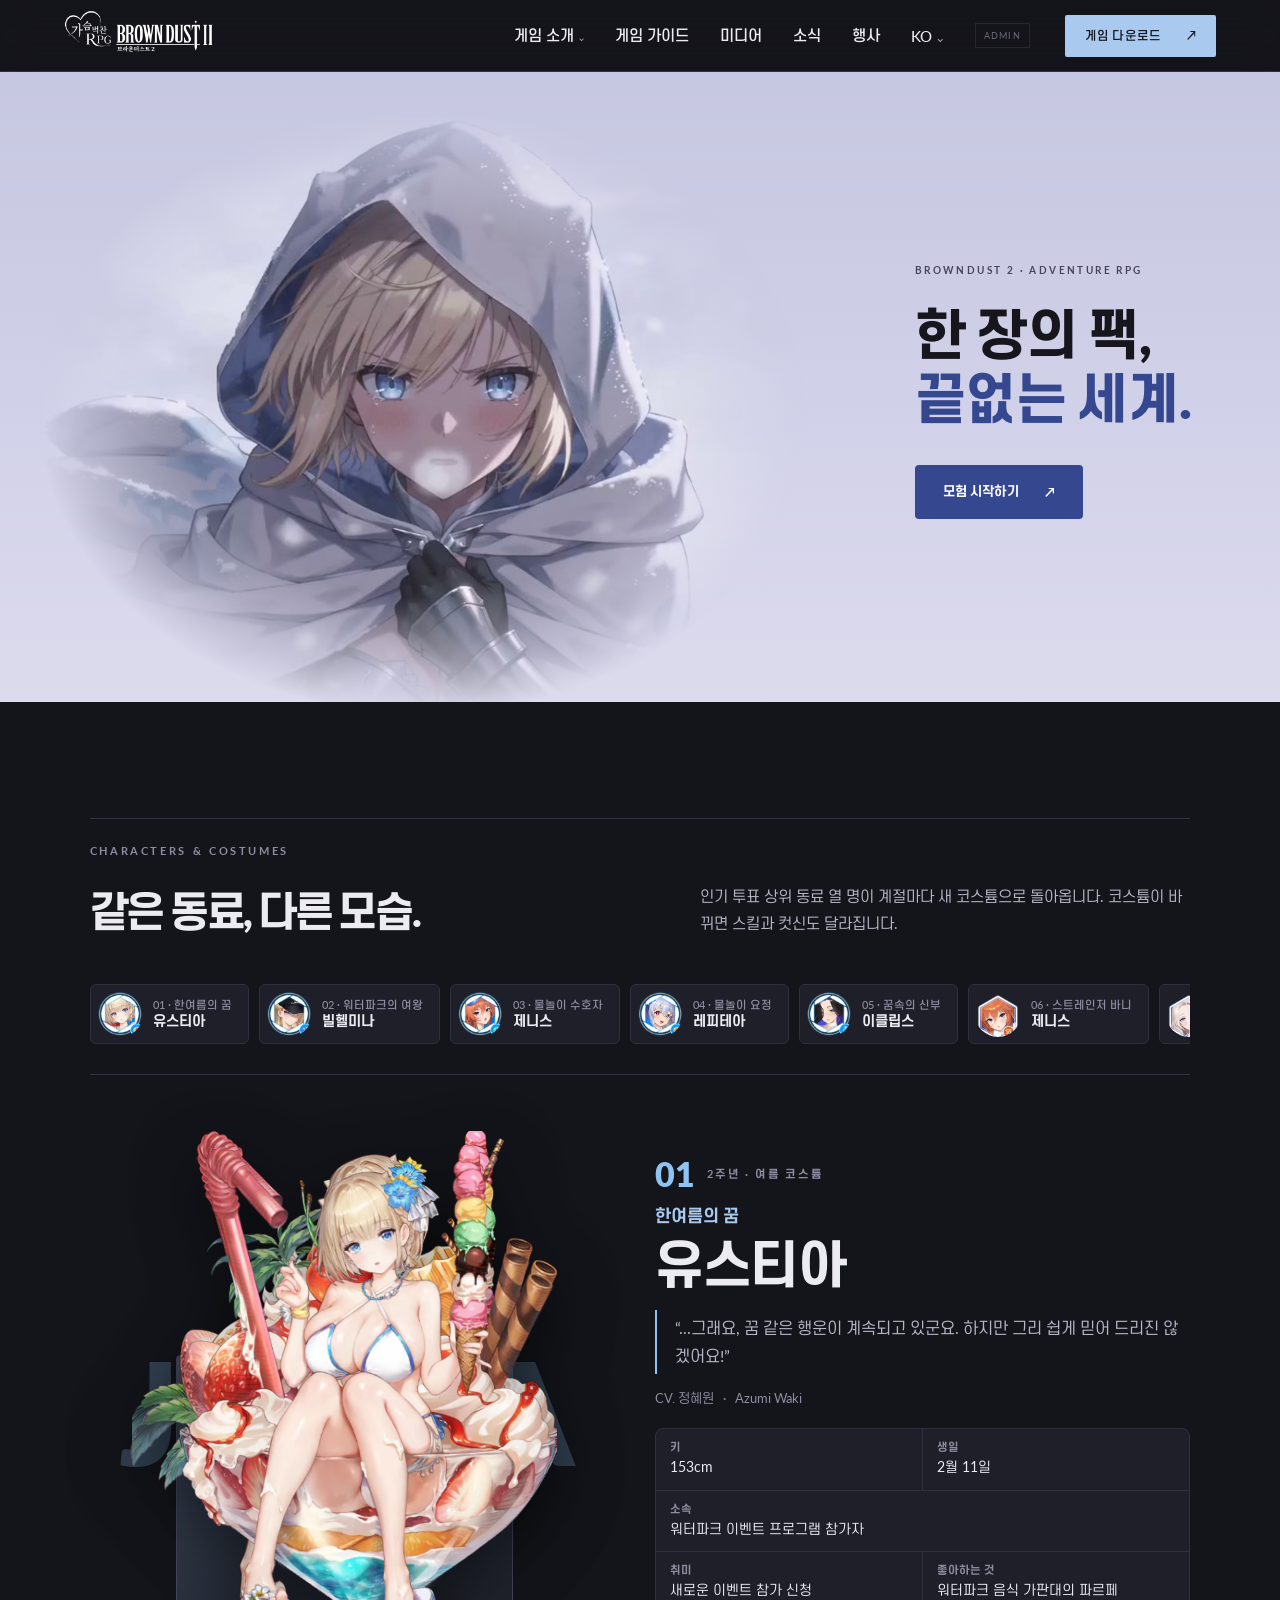
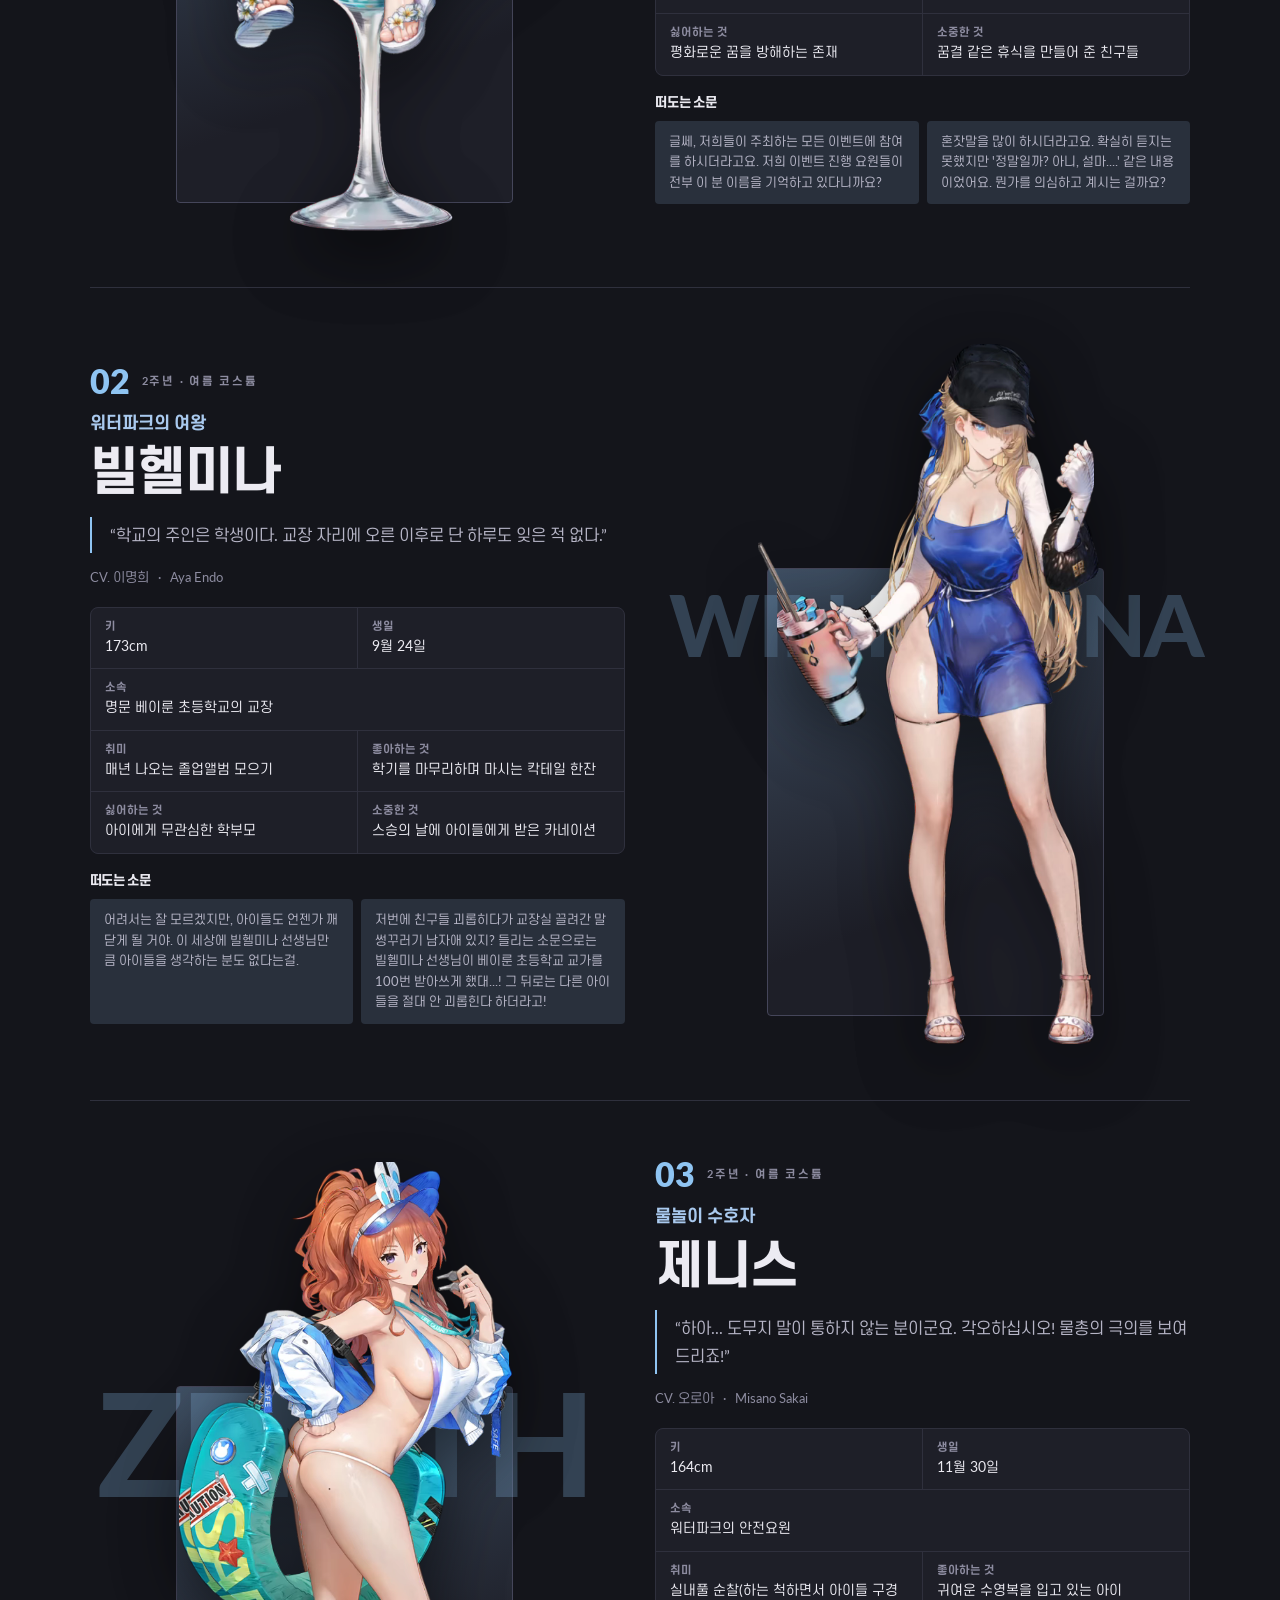
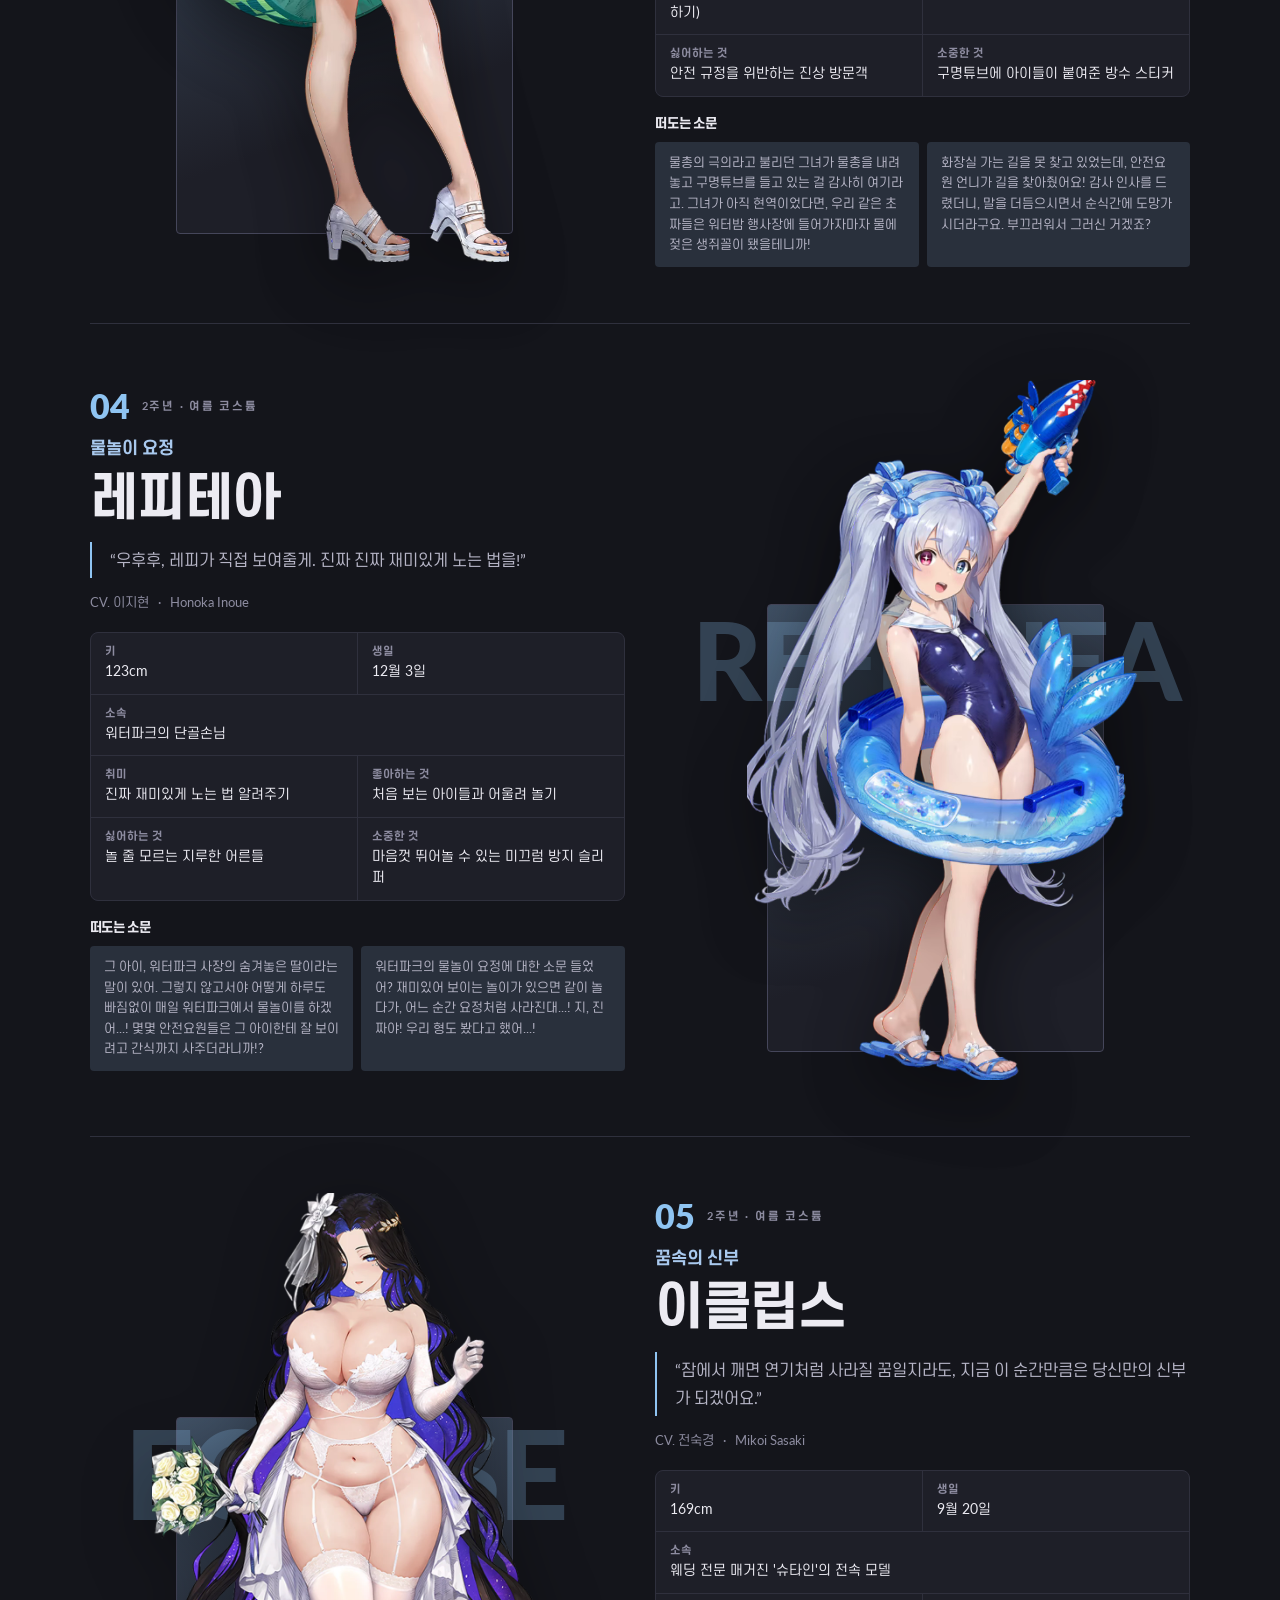
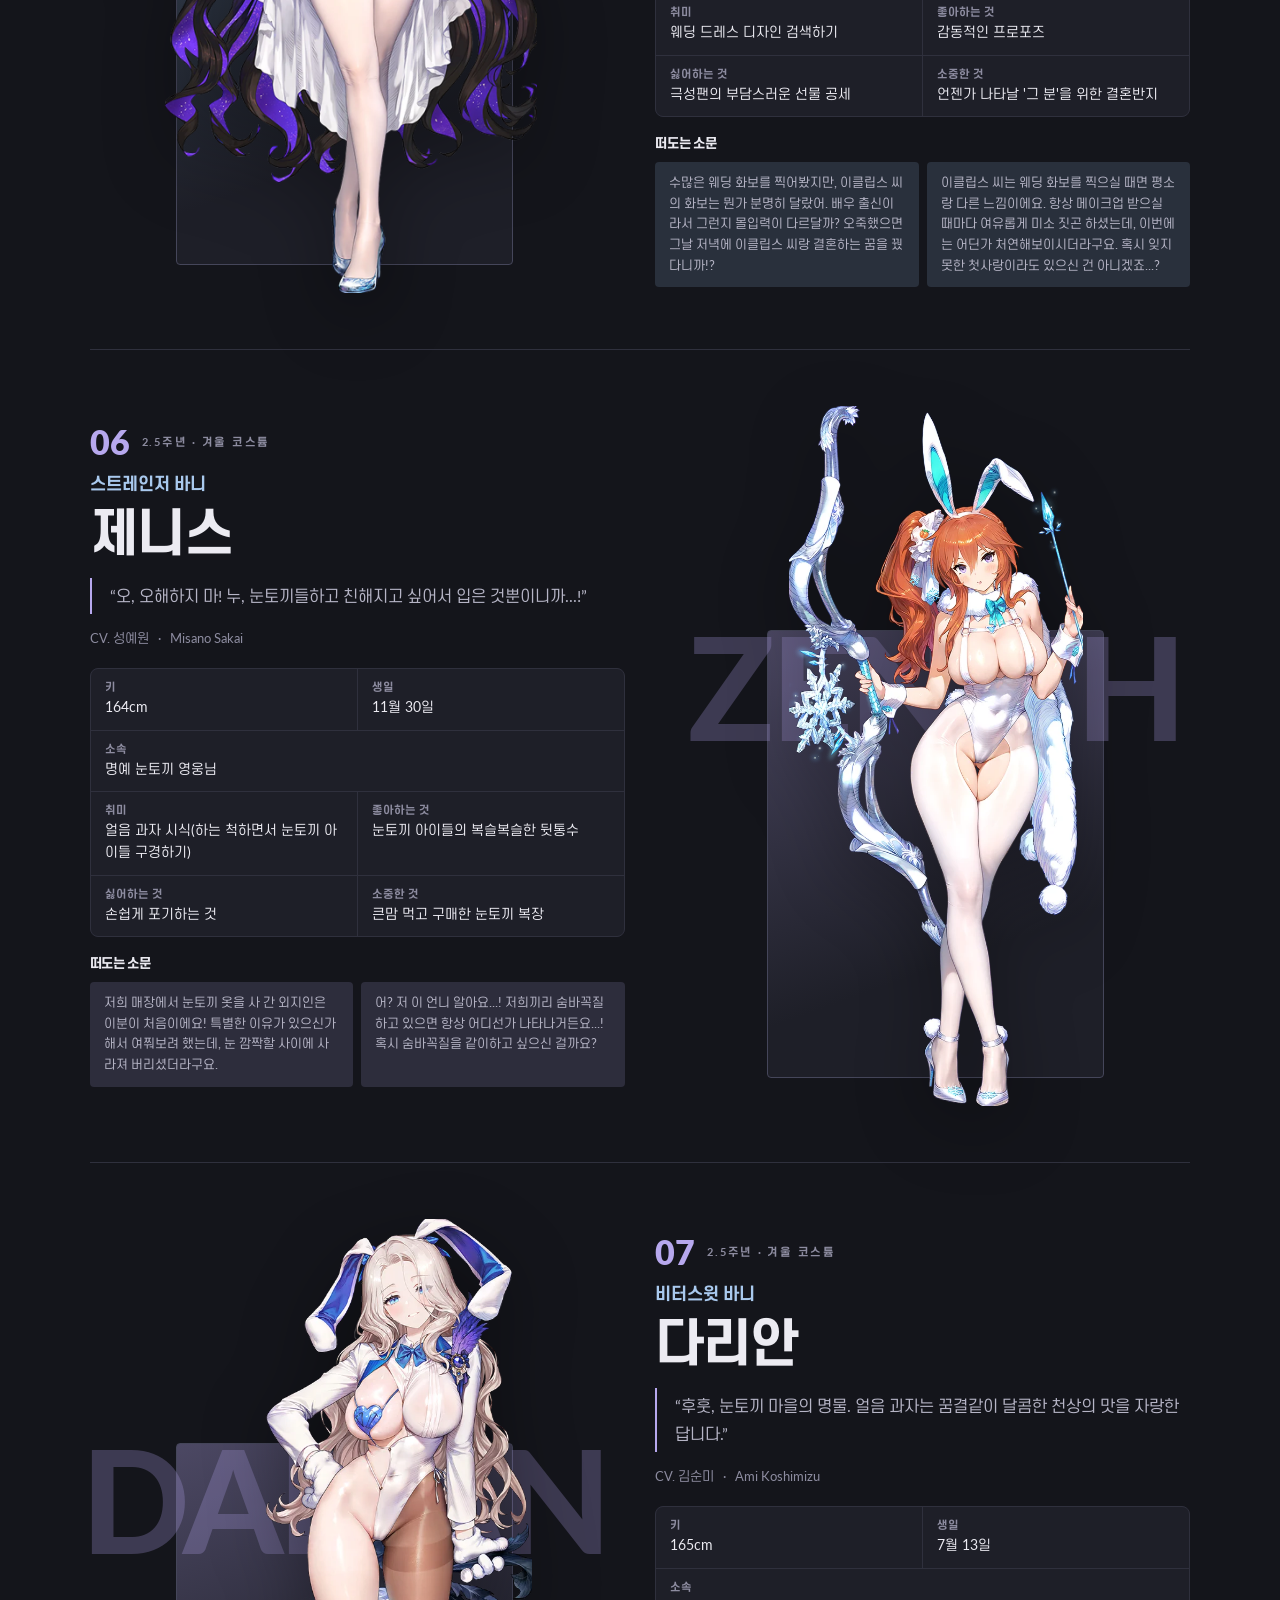
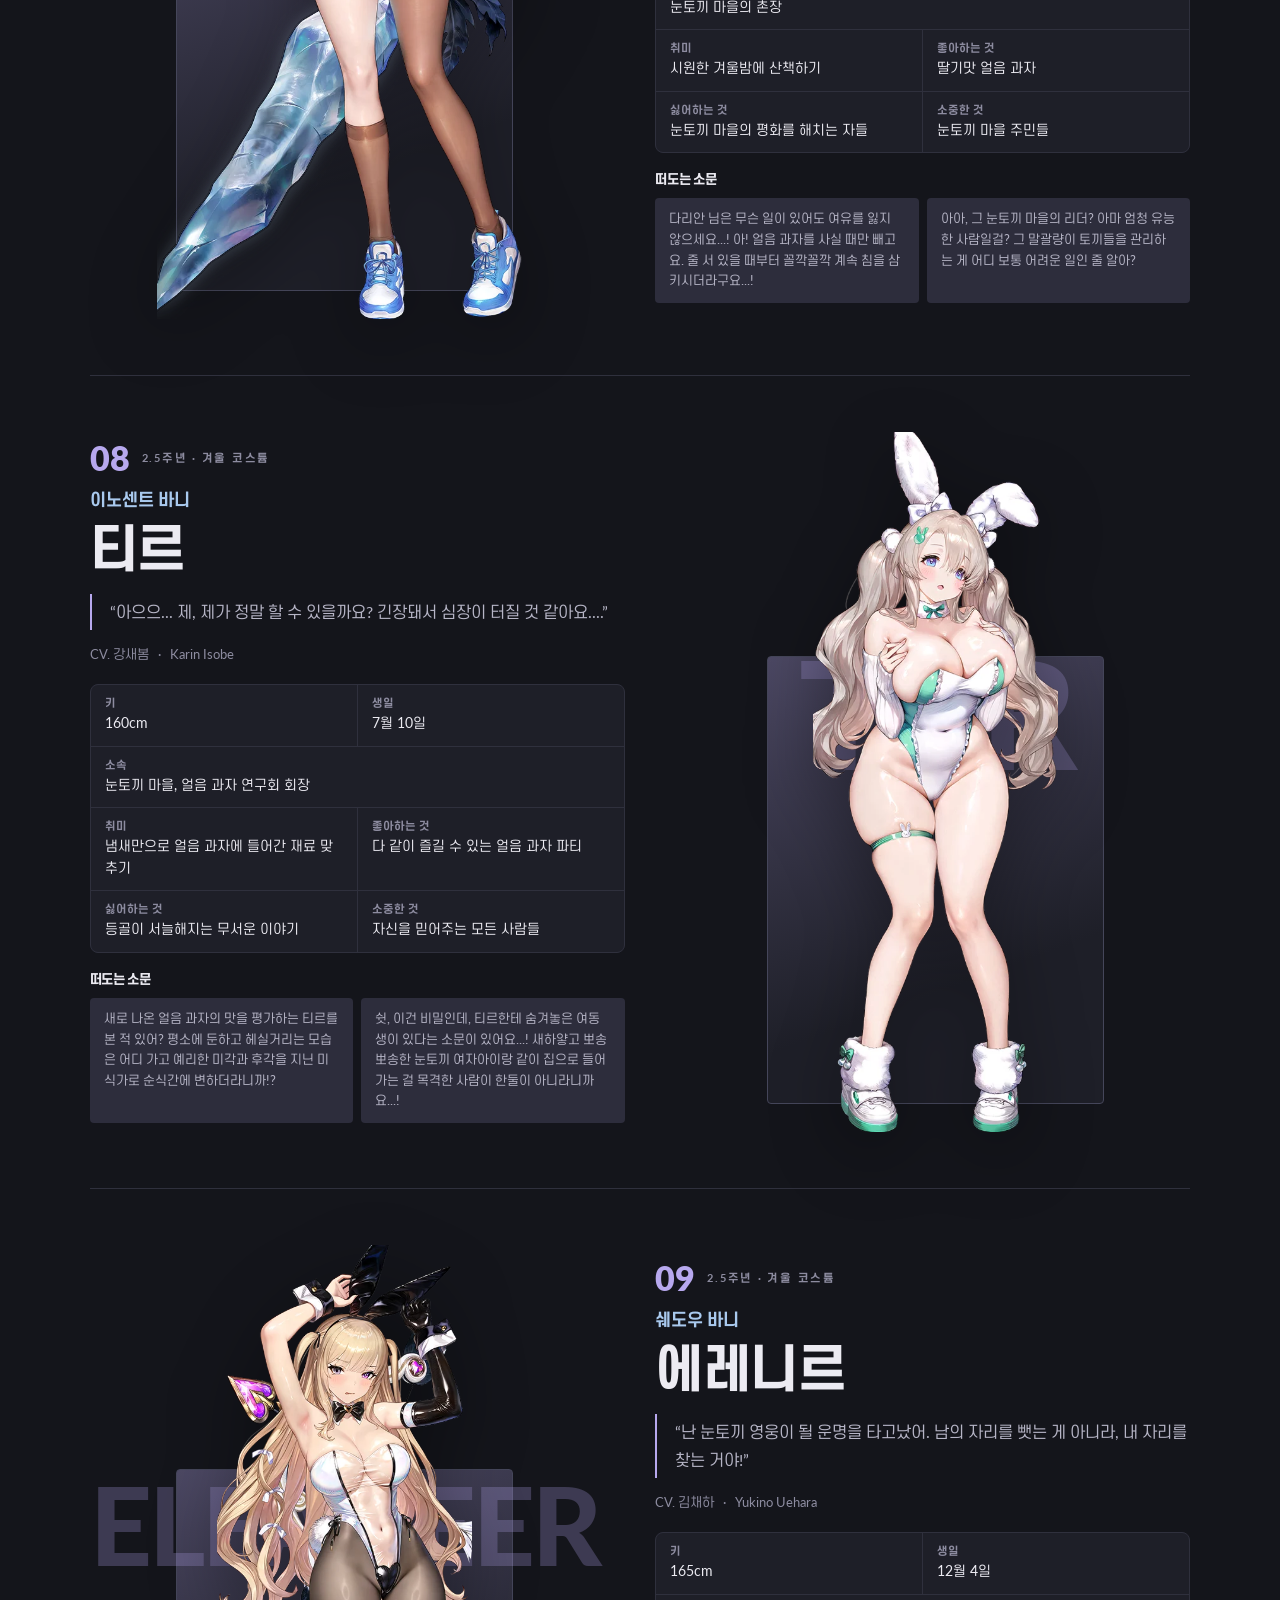
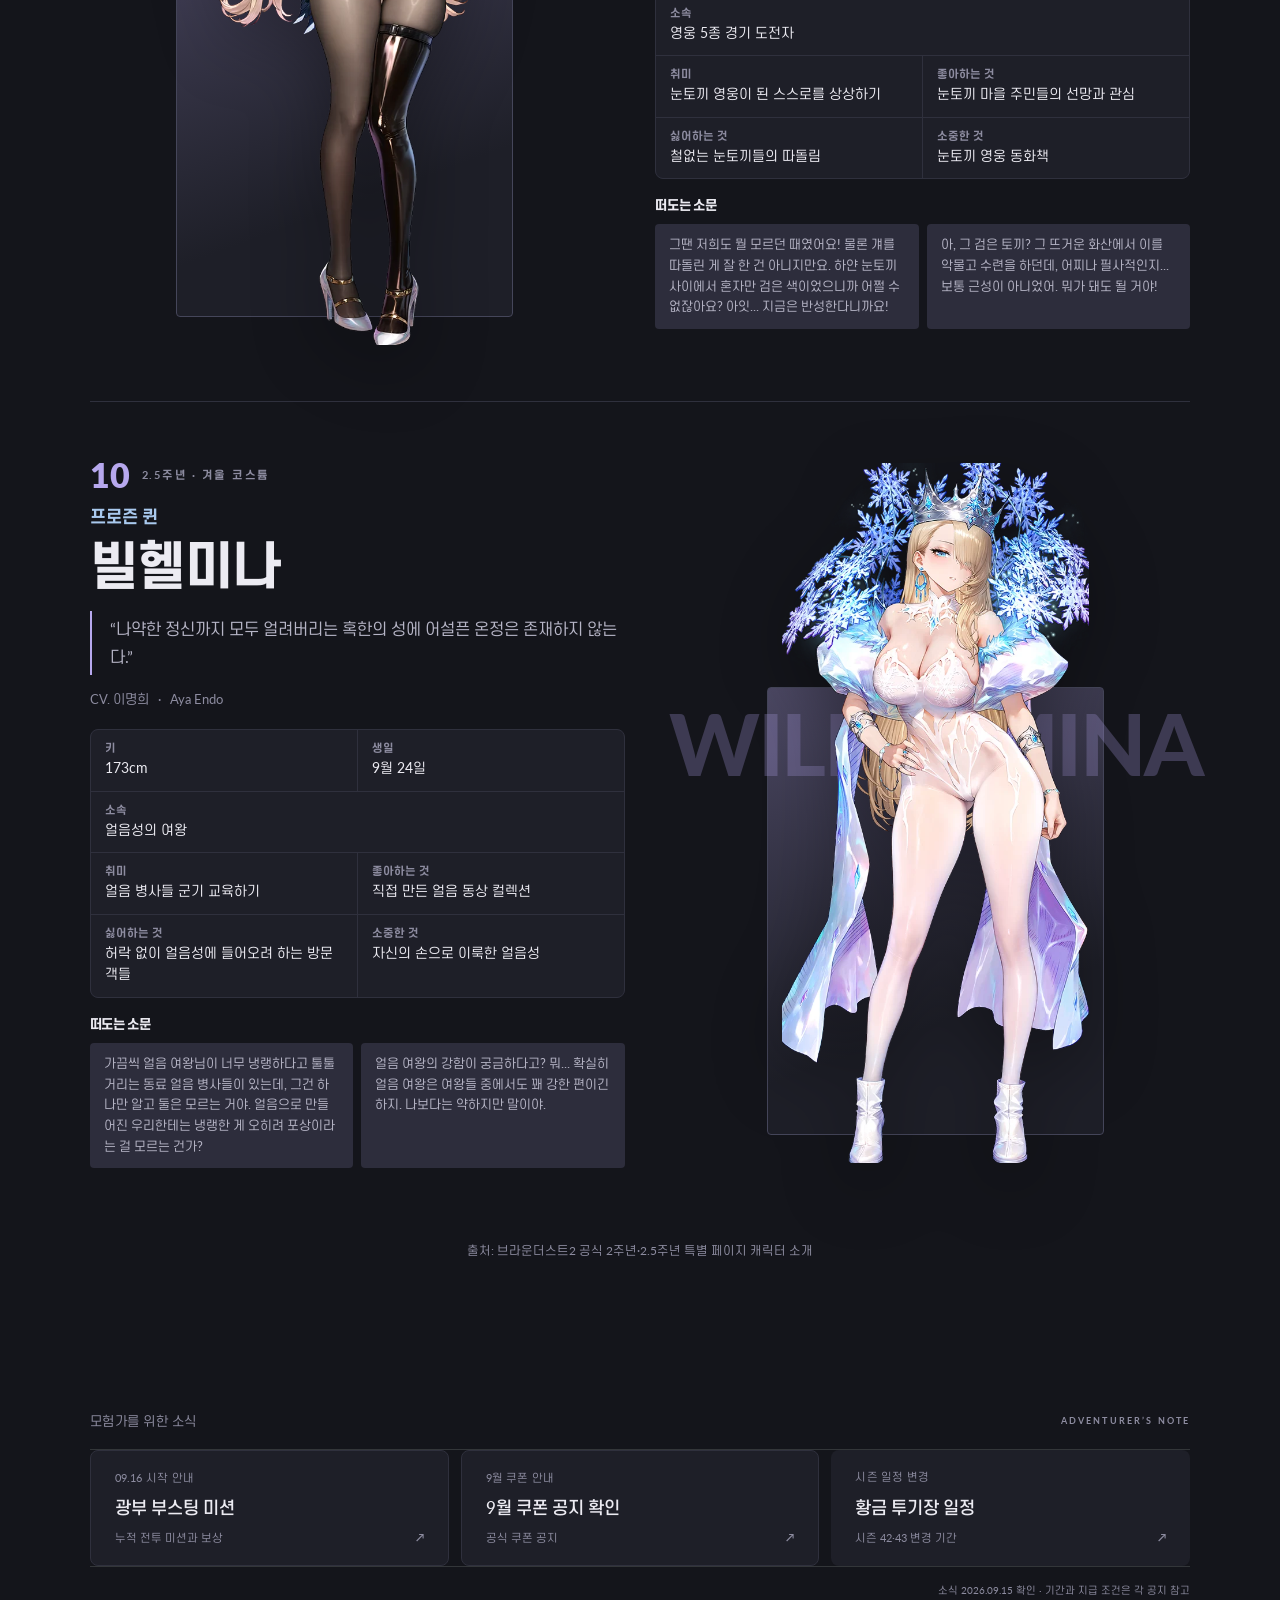
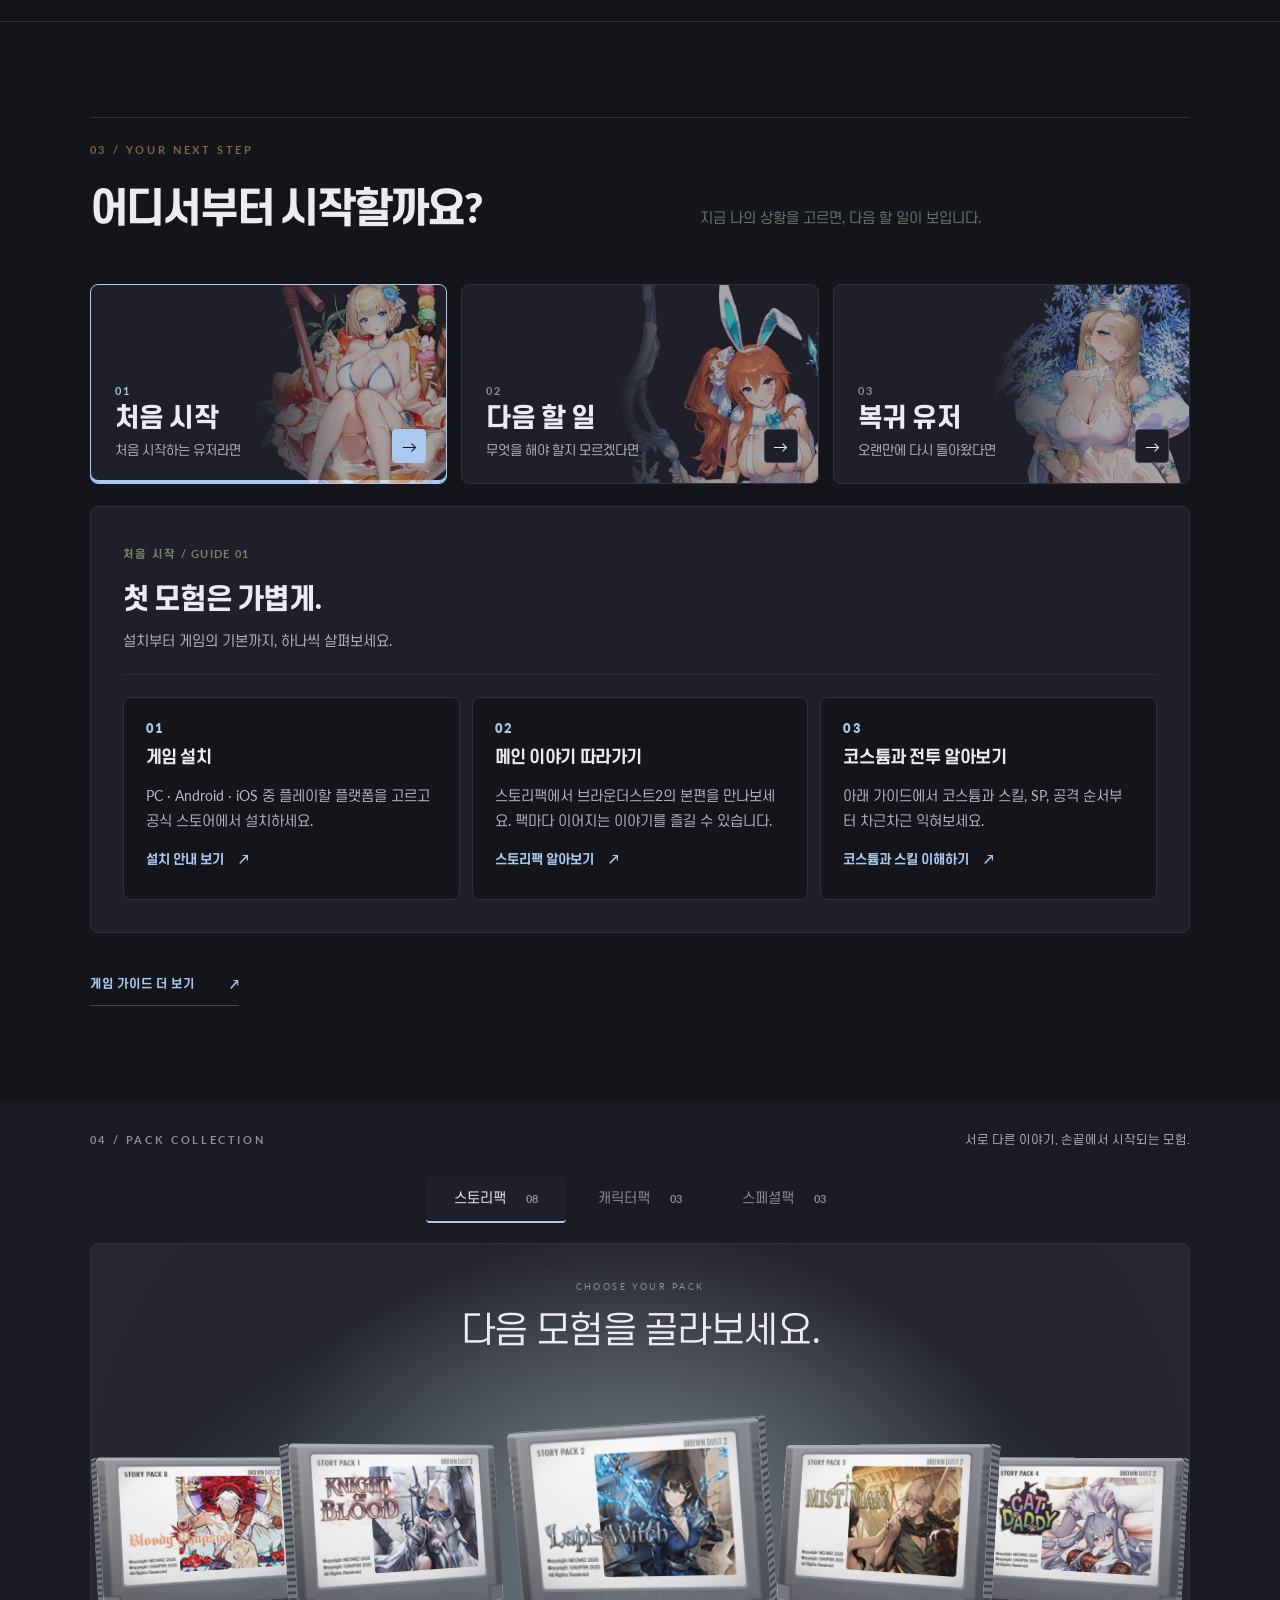
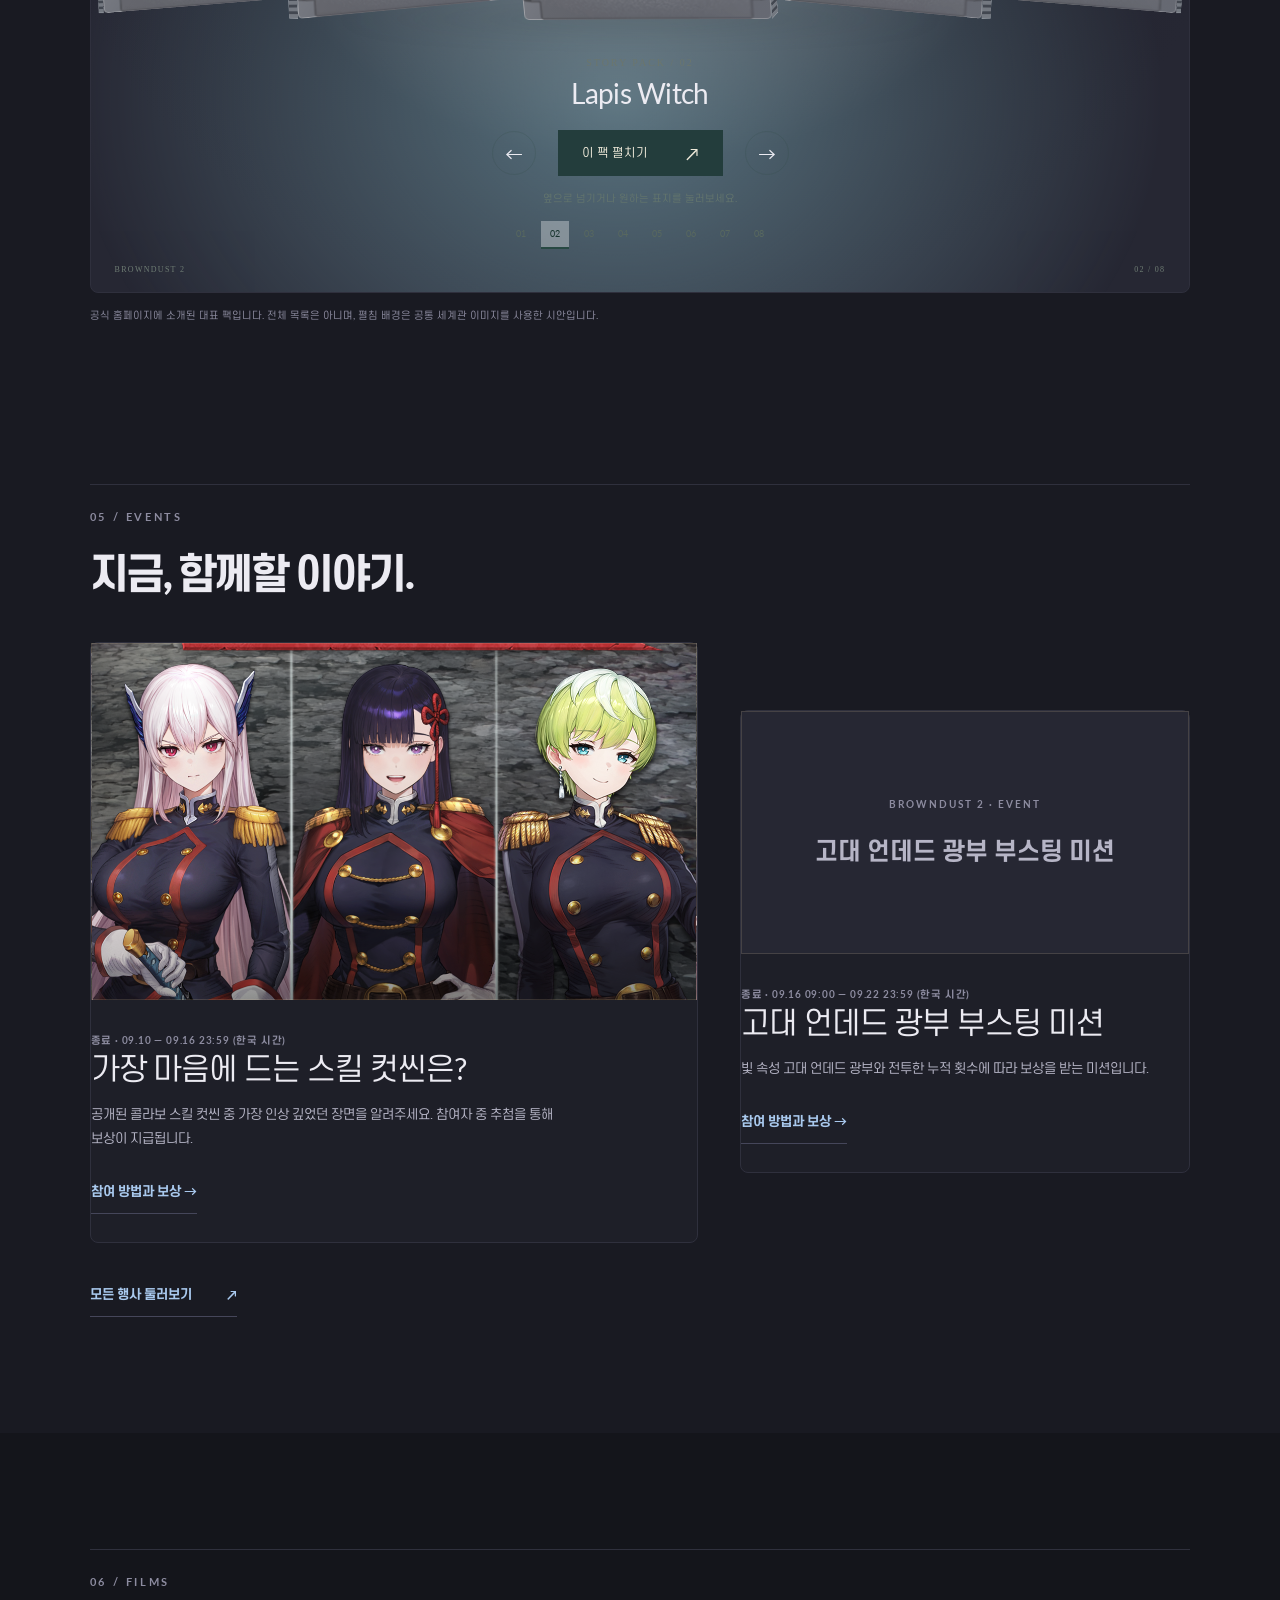
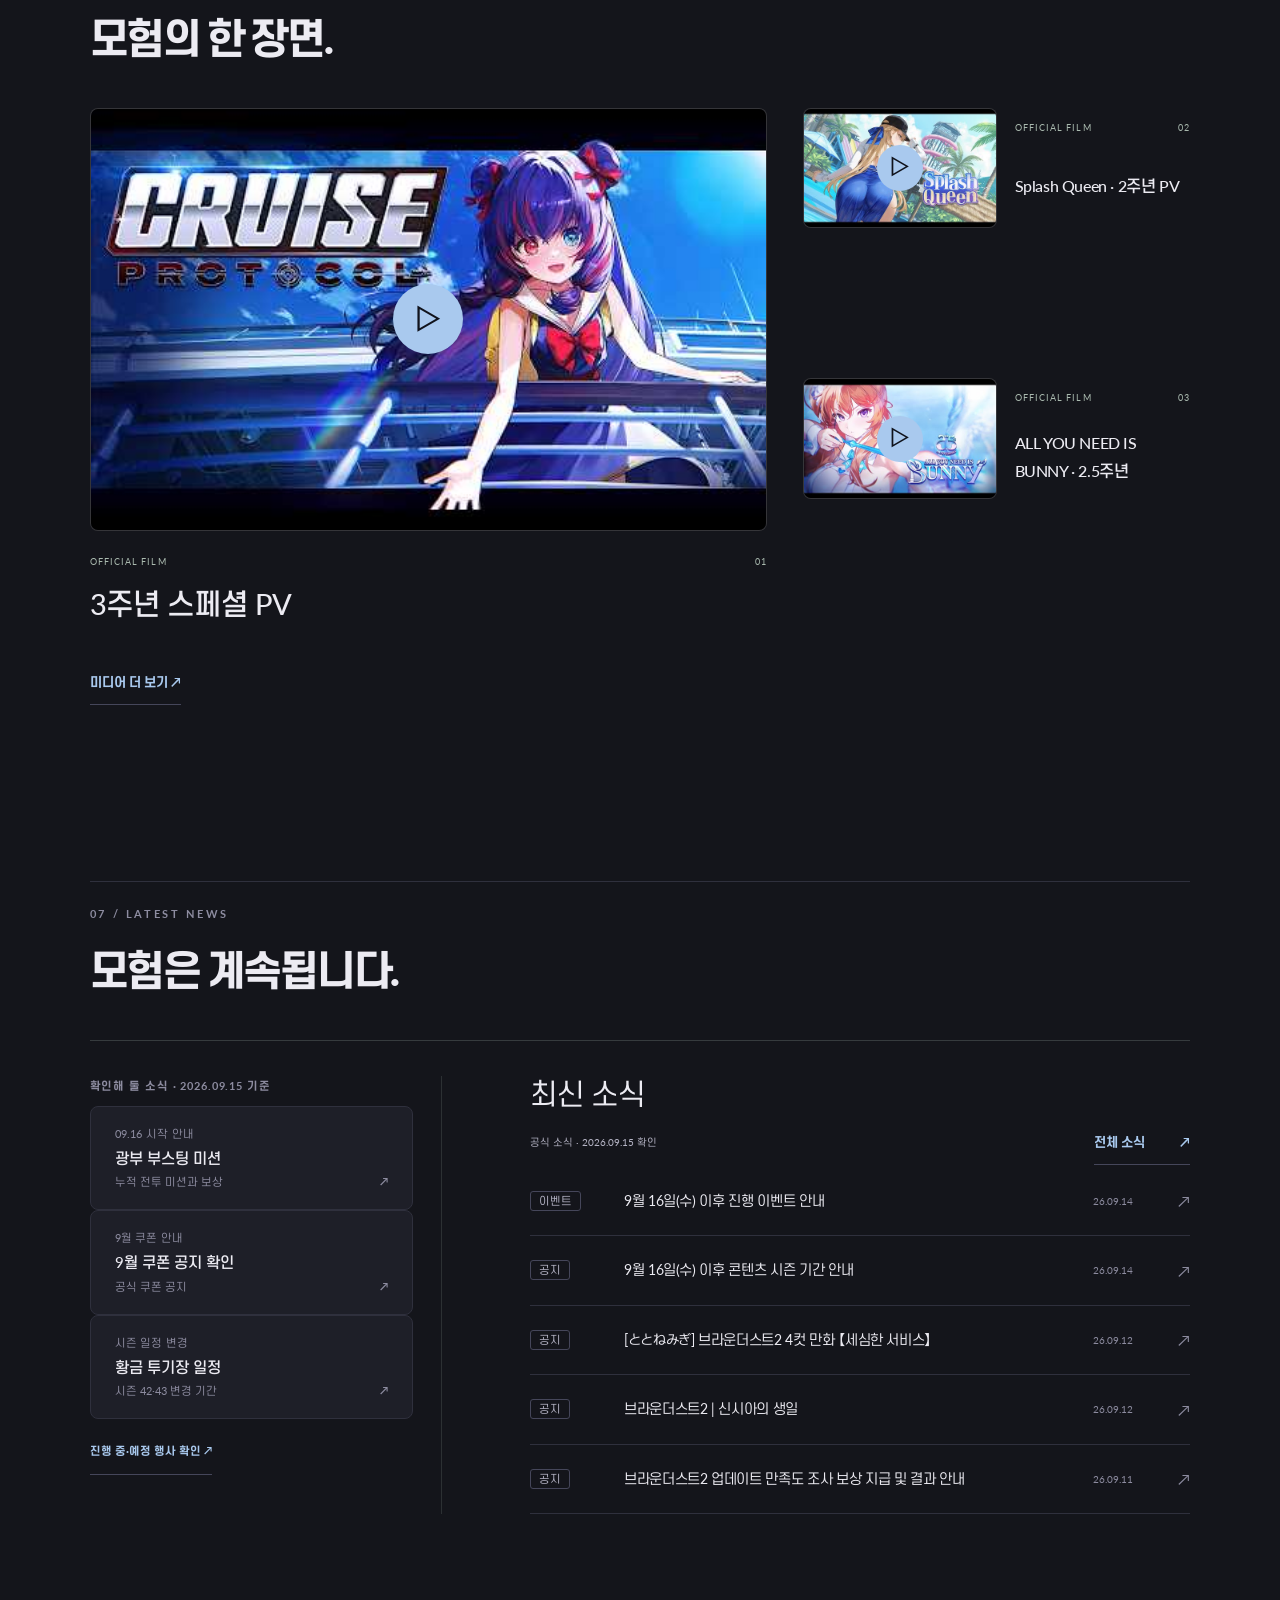
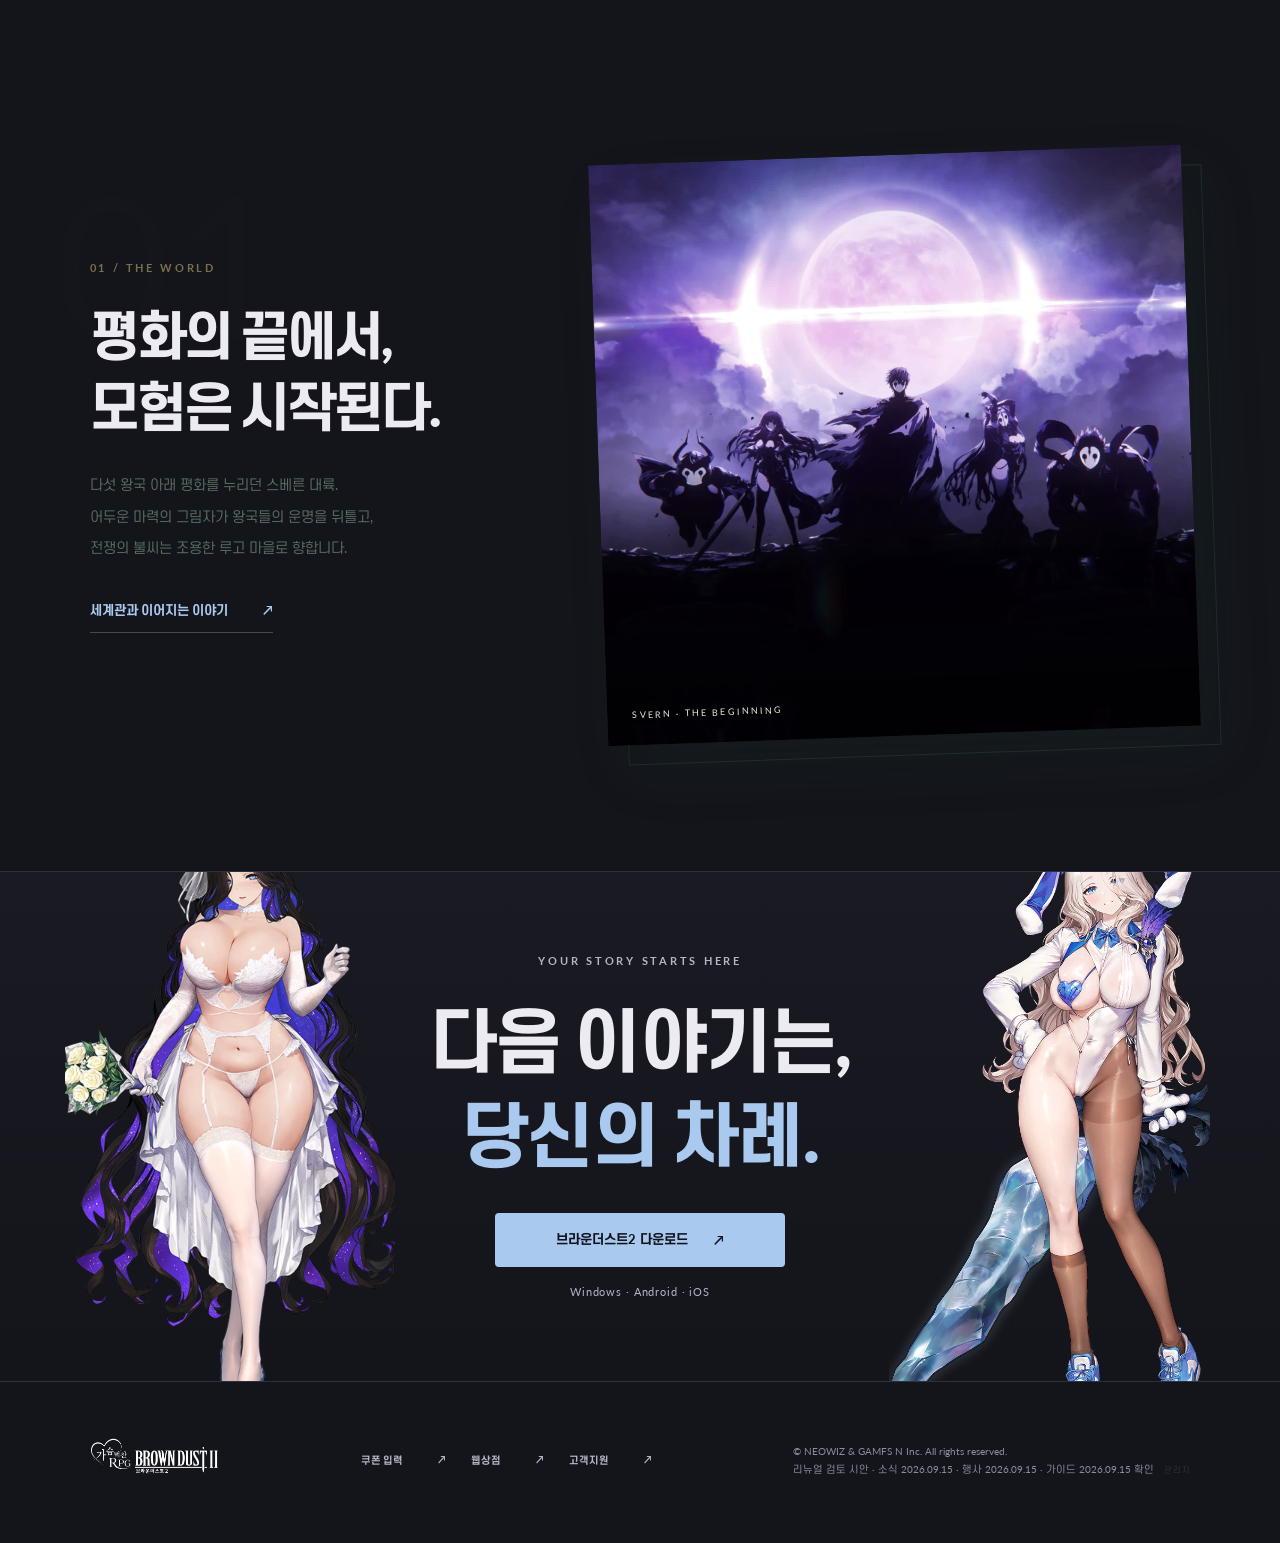
==== commit 01bb5e7a: "Publish the autoplaying hero video Co-Authored-By: Claude Opus 5.5 <noreply@anthropic.com>" ====
--- a/index.html
+++ b/index.html
@@ -1 +1 @@
-<!doctype html><html lang="ko"><head><meta charset="UTF-8"><meta name="viewport" content="width=device-width,initial-scale=1"><meta name="color-scheme" content="light"><link rel="preconnect" href="https://fonts.googleapis.com"><link rel="stylesheet" href="https://fonts.googleapis.com/css2?family=Lato:wght@400;700;900&family=Noto+Sans+JP:wght@400;700&display=swap"><title>브라운더스트2 | index</title><link rel="stylesheet" href="./style.css?v=e577d97e07f3"></head><body><div id="app"></div><script src="./app.js?v=c0551d96b5f4" defer></script></body></html>+<!doctype html><html lang="ko"><head><meta charset="UTF-8"><meta name="viewport" content="width=device-width,initial-scale=1"><meta name="color-scheme" content="light"><link rel="preconnect" href="https://fonts.googleapis.com"><link rel="stylesheet" href="https://fonts.googleapis.com/css2?family=Lato:wght@400;700;900&family=Noto+Sans+JP:wght@400;700&display=swap"><title>브라운더스트2 | index</title><link rel="stylesheet" href="./style.css?v=e577d97e07f3"></head><body><div id="app"></div><script src="./app.js?v=bd442e9015cd" defer></script></body></html>
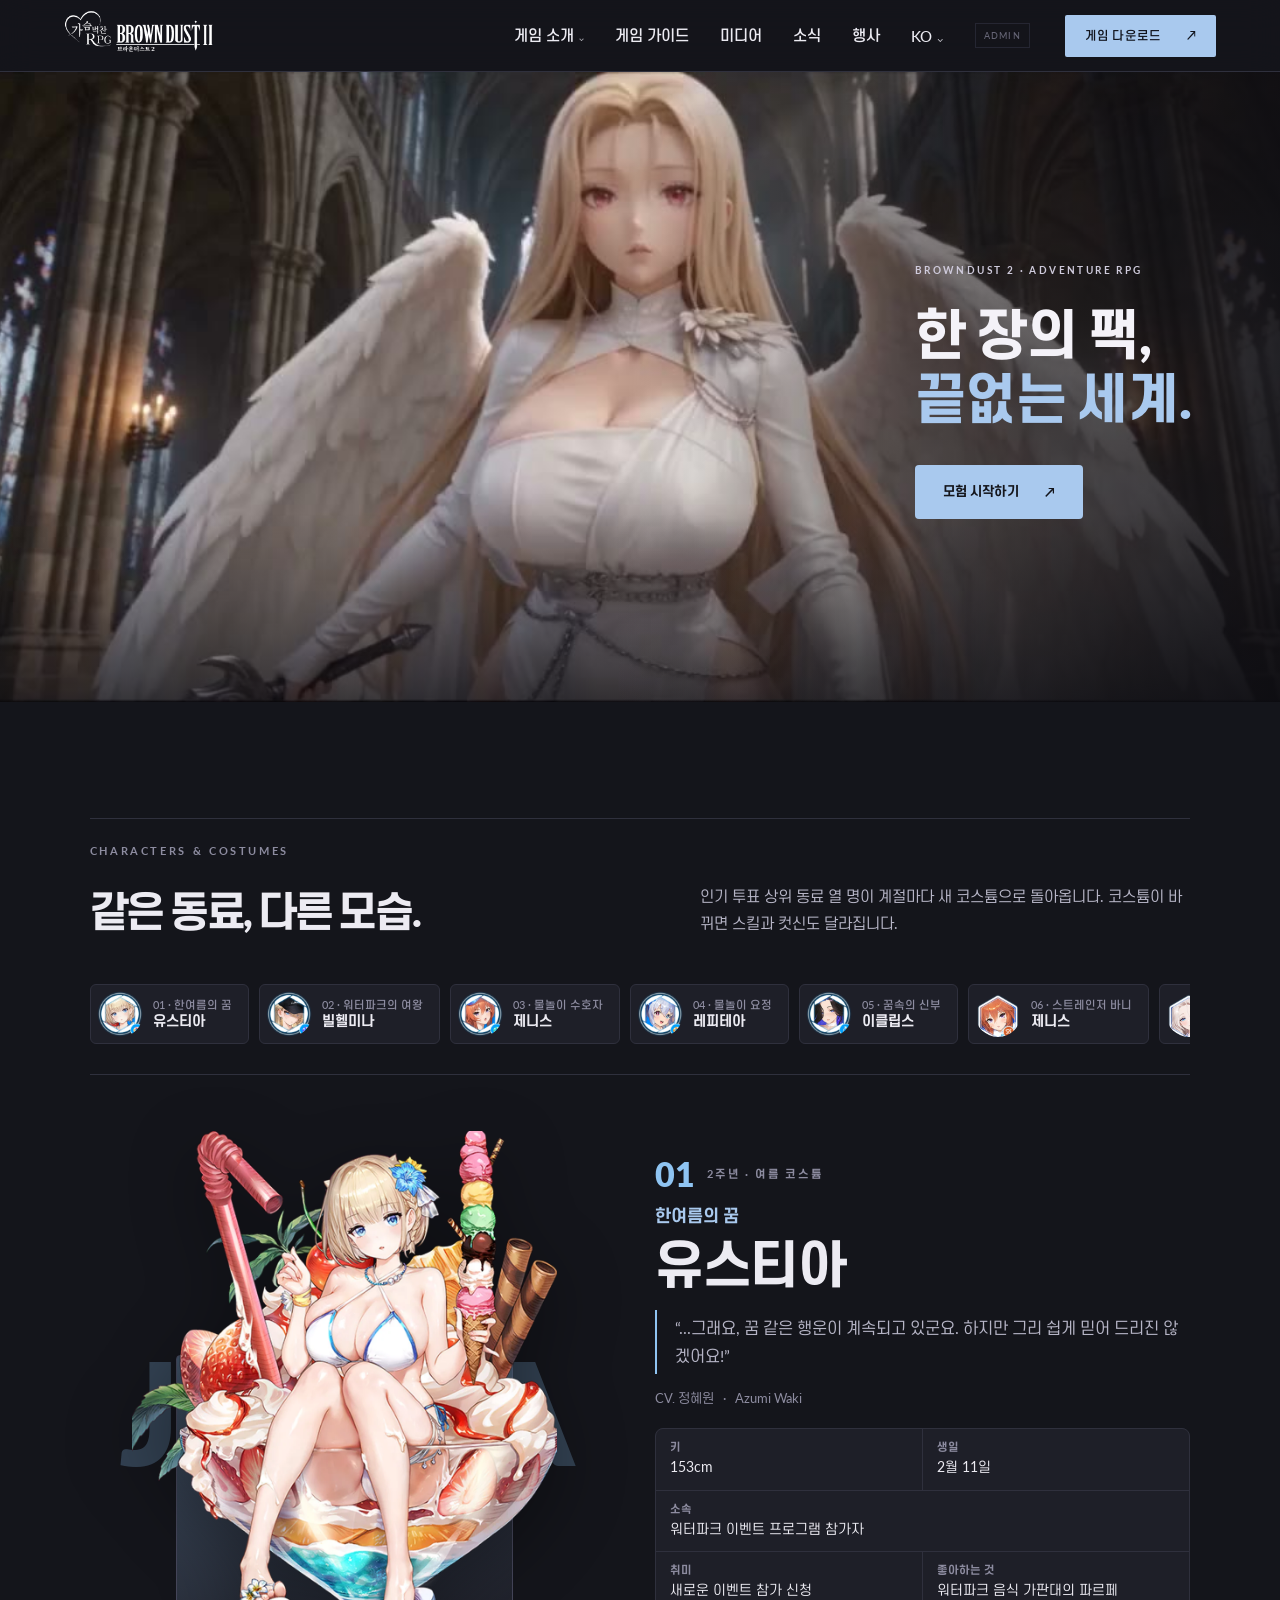
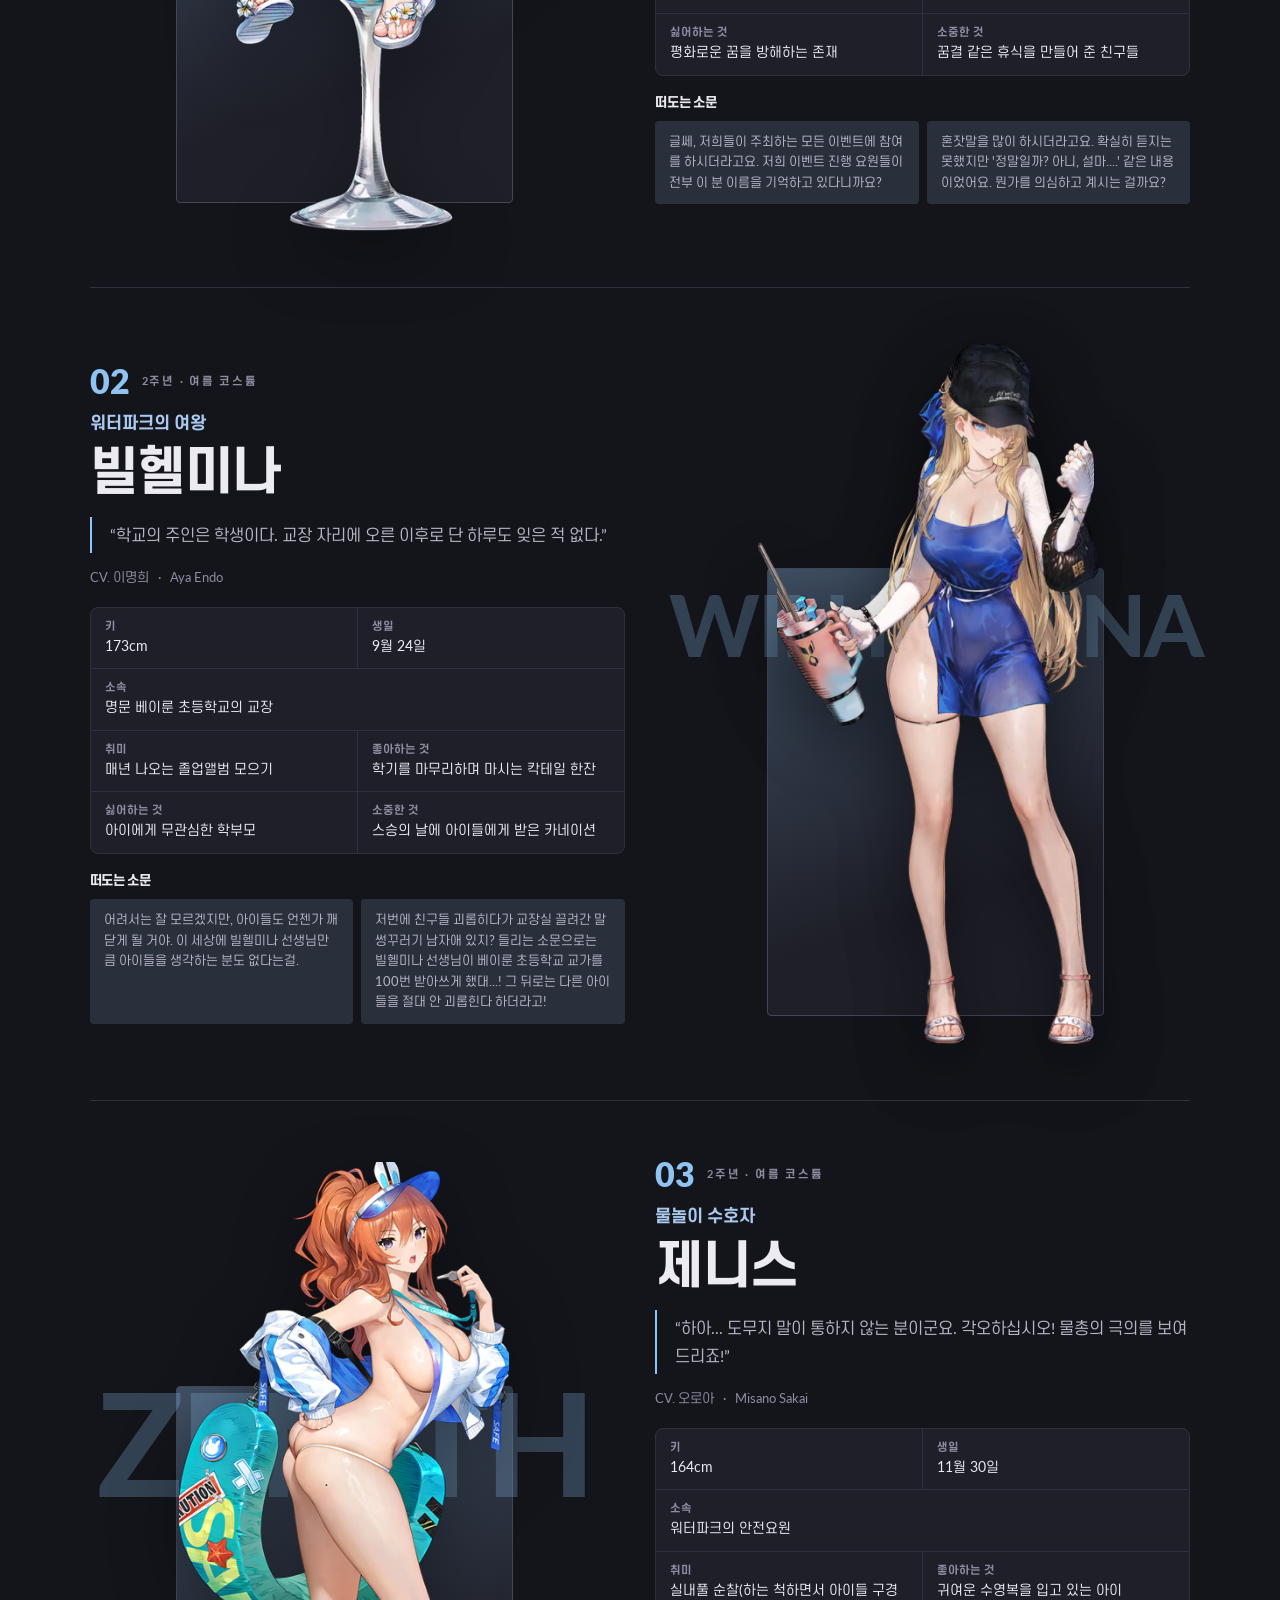
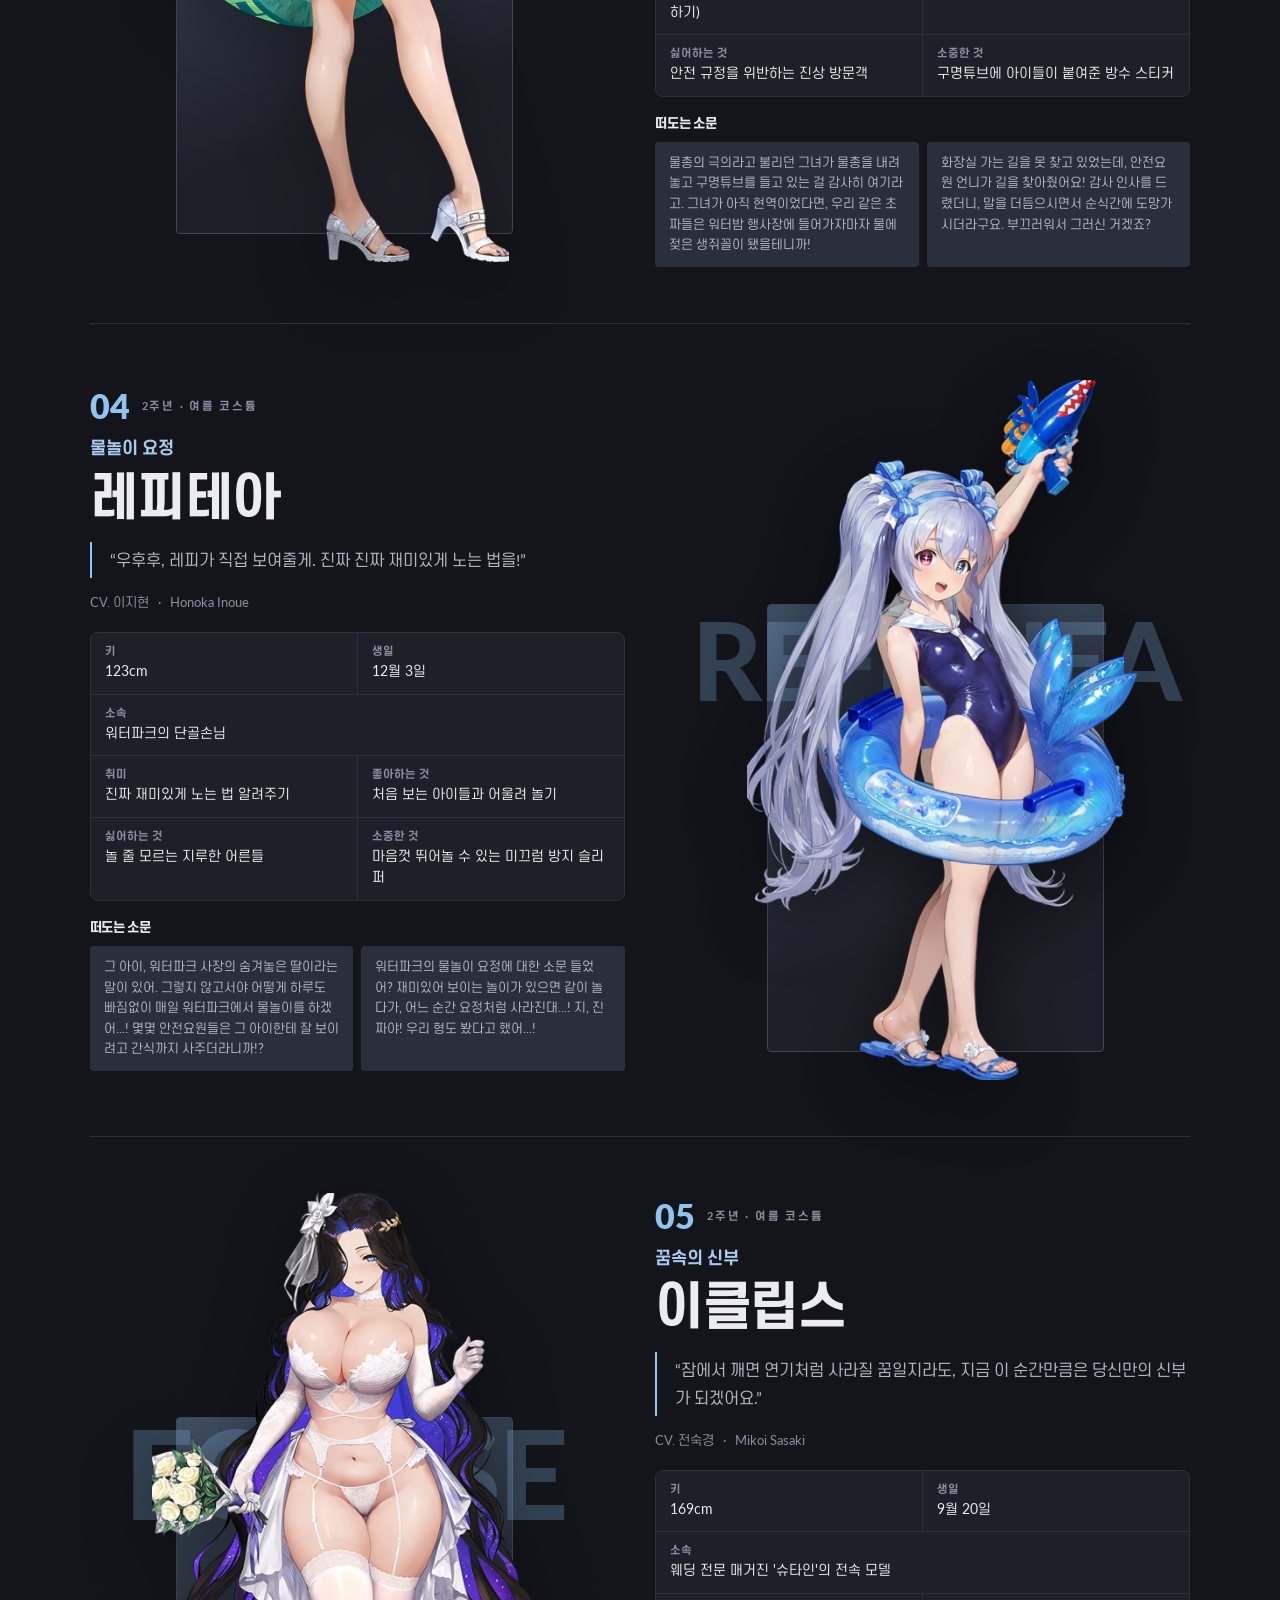
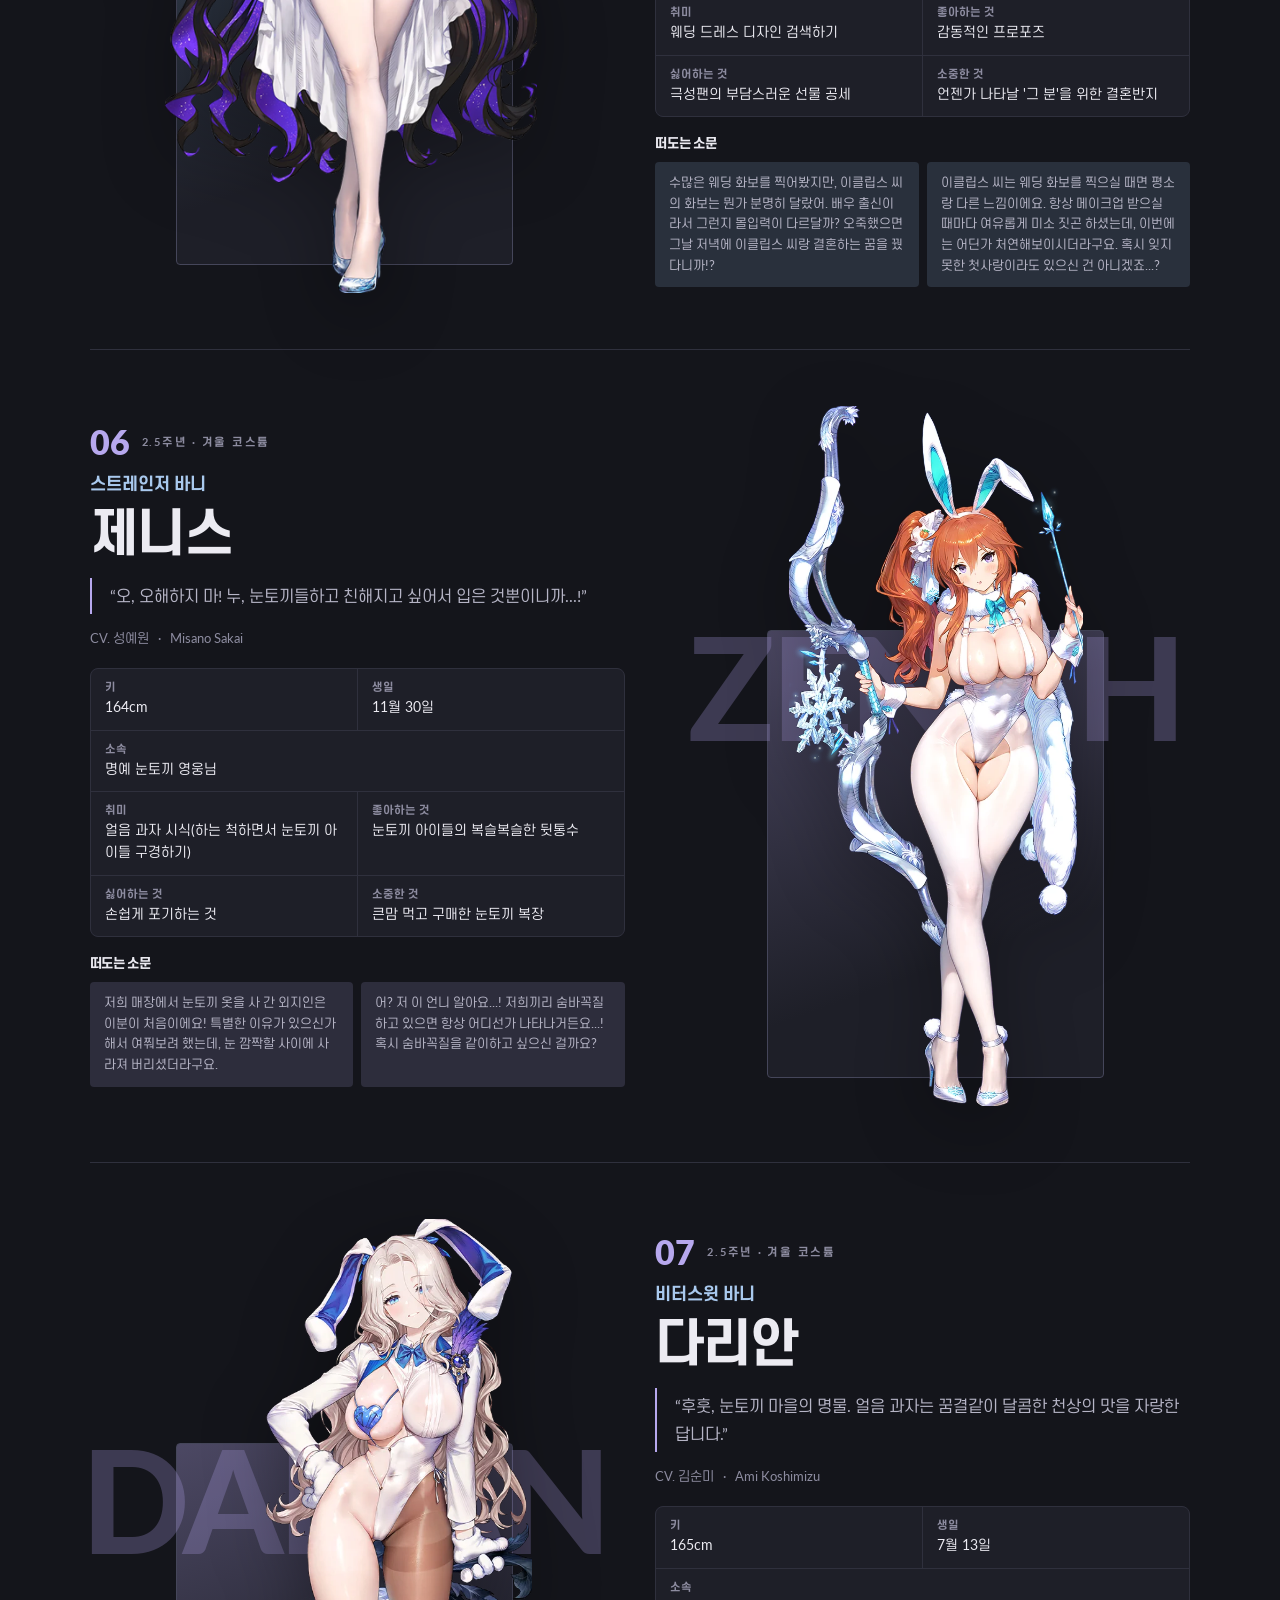
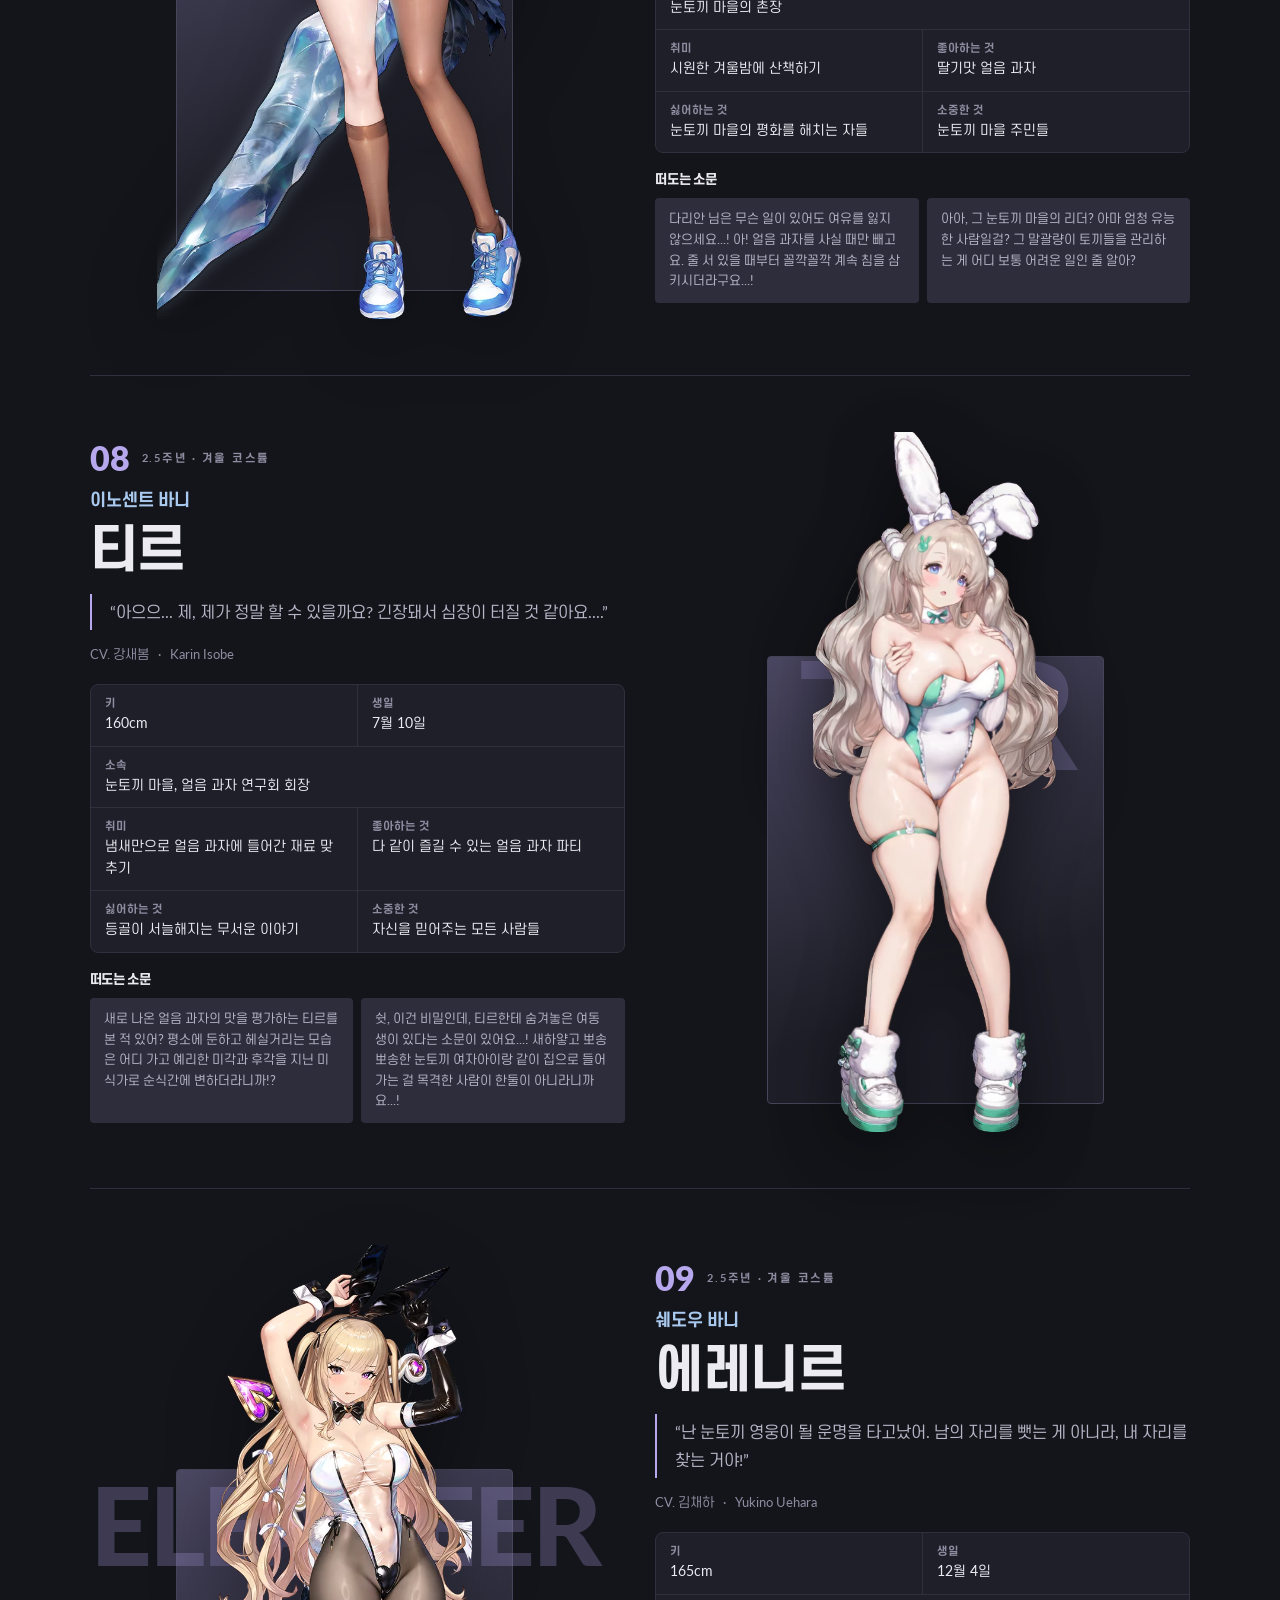
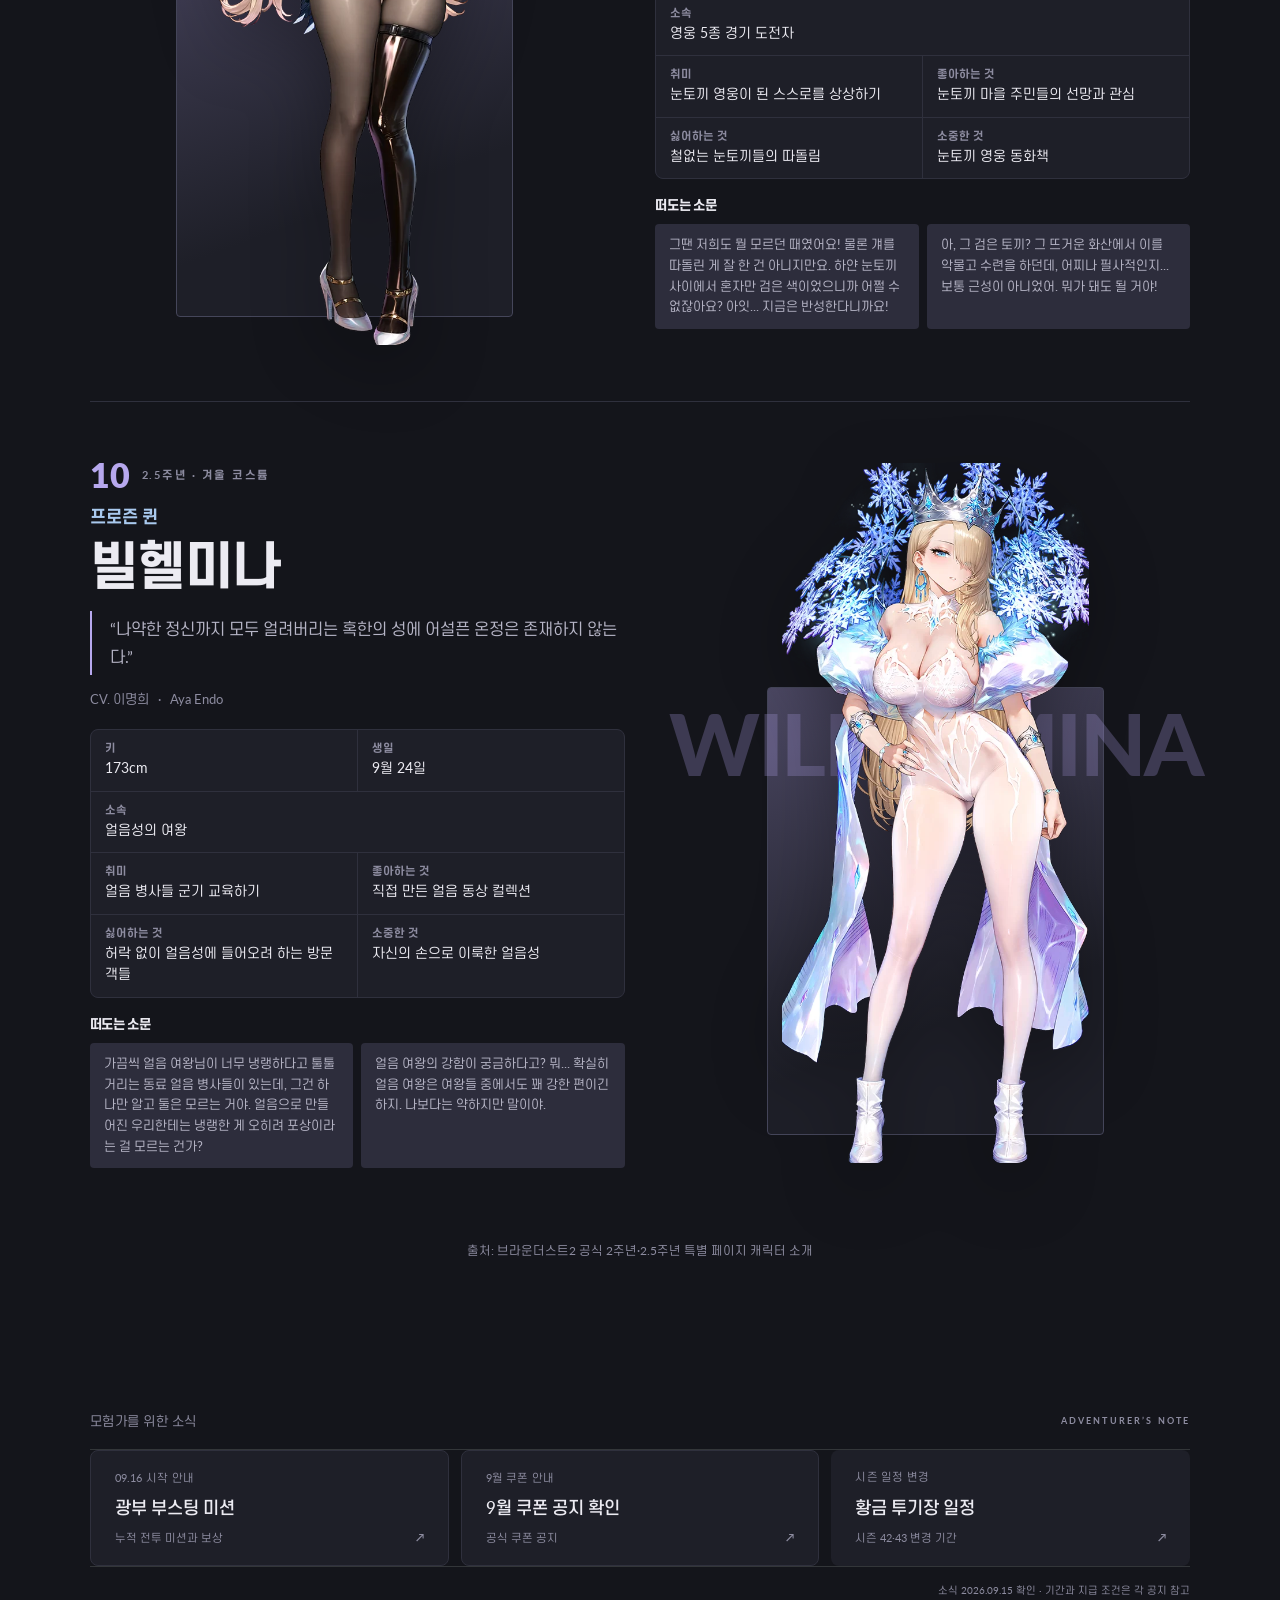
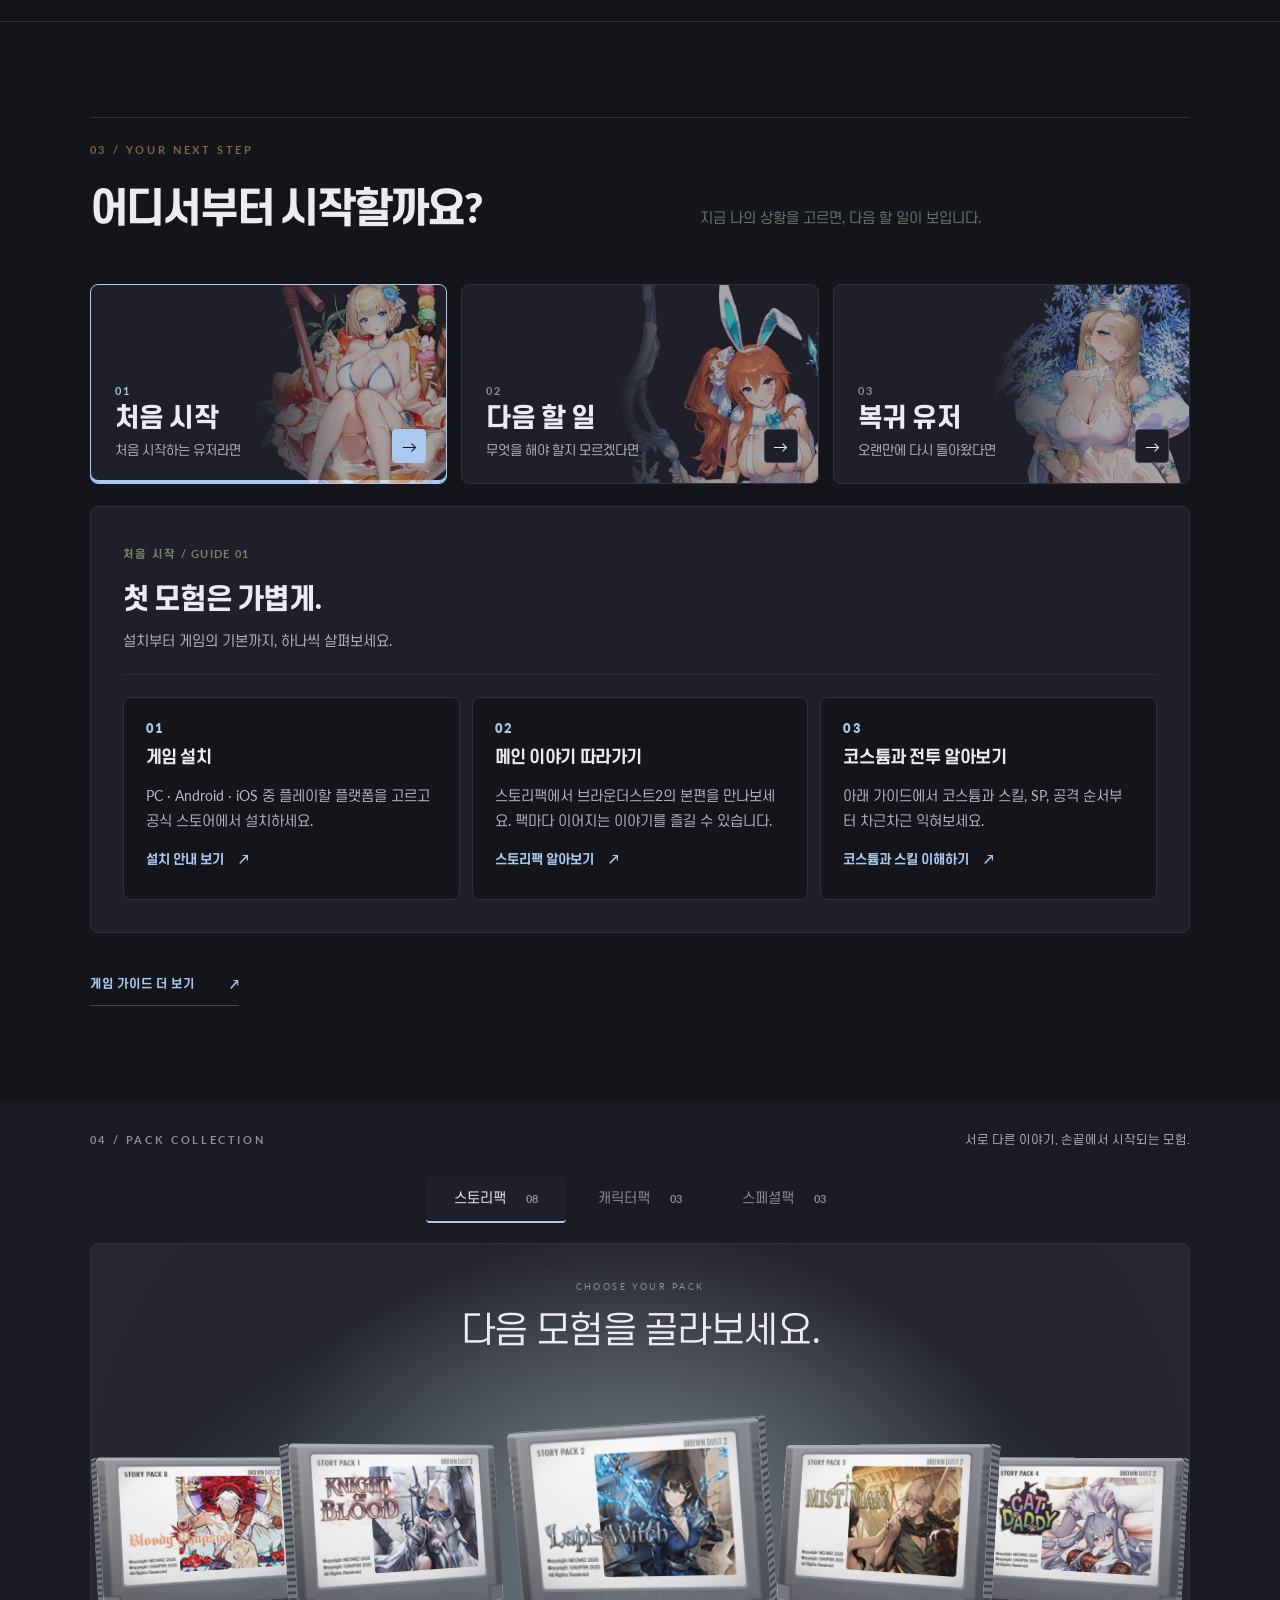
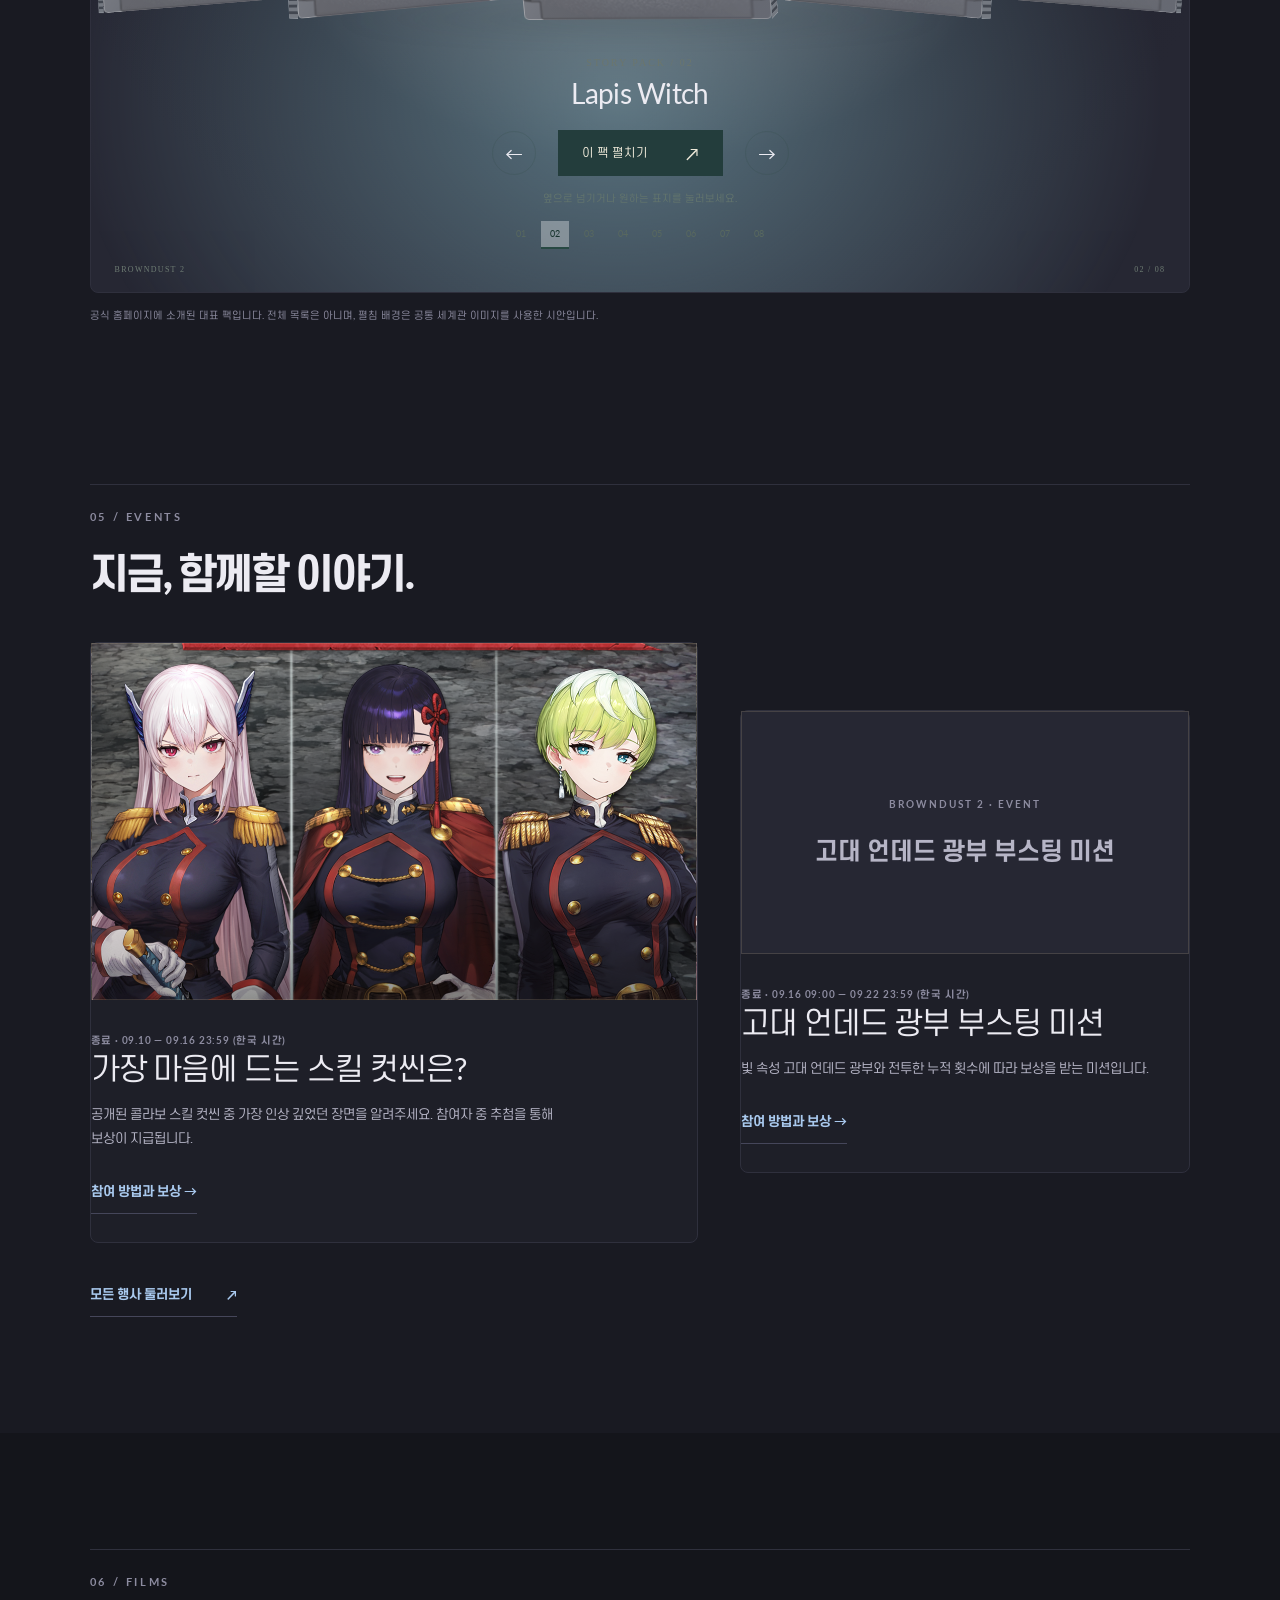
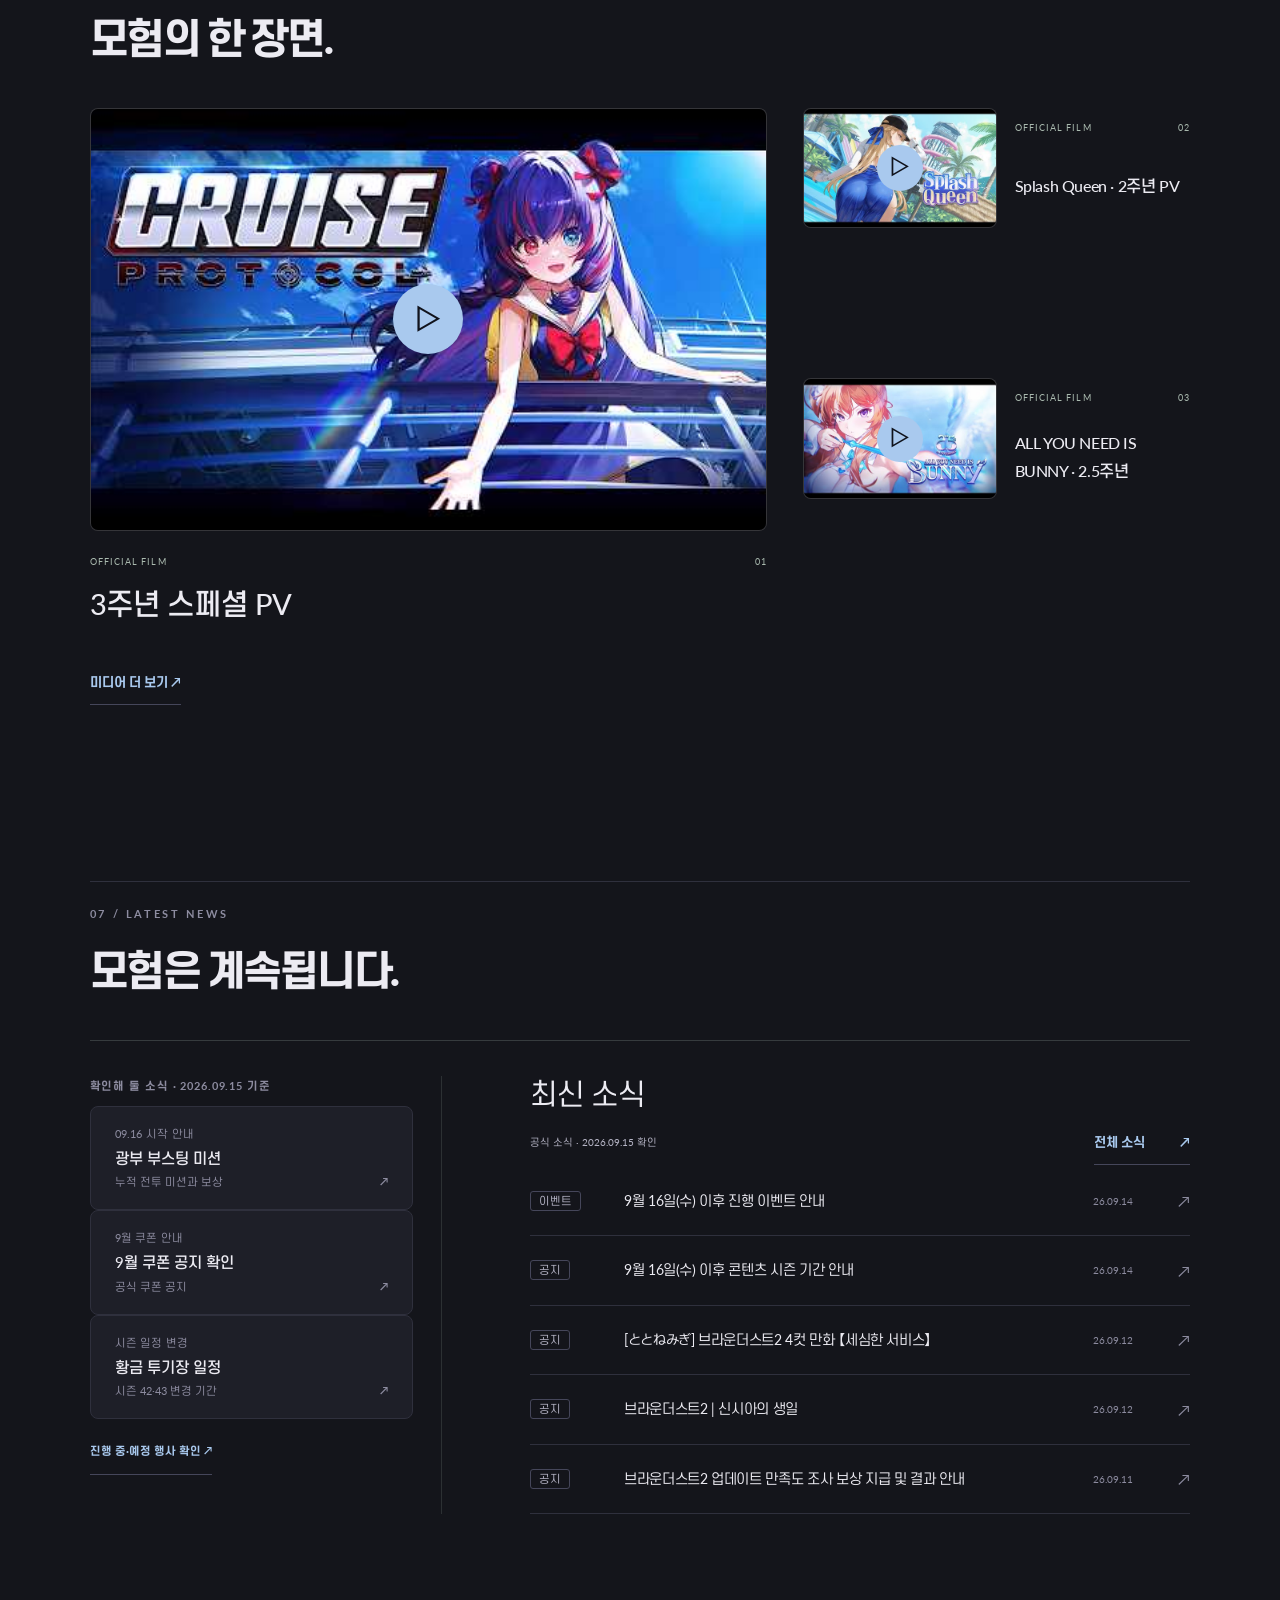
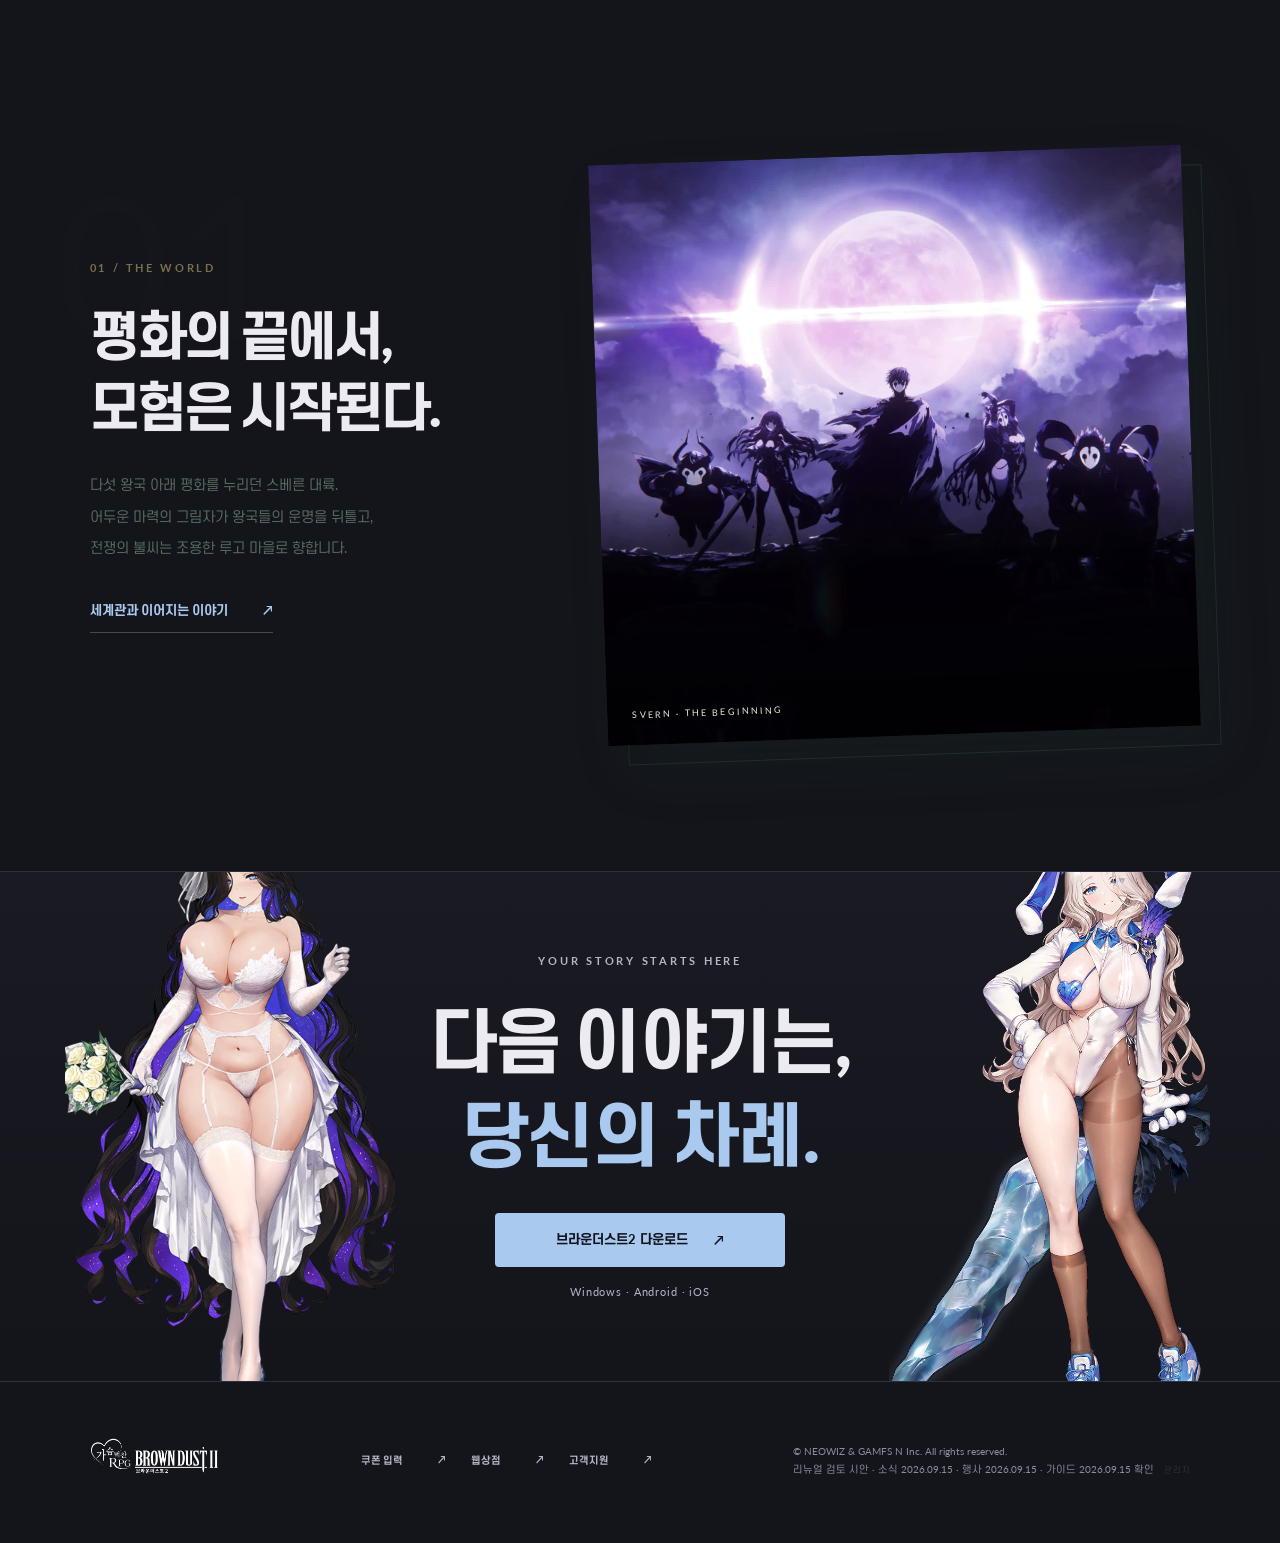
==== commit e25060f4: "Publish the angel hero film Co-Authored-By: Claude Opus 5.5 <noreply@anthropic.com>" ====
--- a/index.html
+++ b/index.html
@@ -1 +1 @@
-<!doctype html><html lang="ko"><head><meta charset="UTF-8"><meta name="viewport" content="width=device-width,initial-scale=1"><meta name="color-scheme" content="light"><link rel="preconnect" href="https://fonts.googleapis.com"><link rel="stylesheet" href="https://fonts.googleapis.com/css2?family=Lato:wght@400;700;900&family=Noto+Sans+JP:wght@400;700&display=swap"><title>브라운더스트2 | index</title><link rel="stylesheet" href="./style.css?v=e577d97e07f3"></head><body><div id="app"></div><script src="./app.js?v=bd442e9015cd" defer></script></body></html>+<!doctype html><html lang="ko"><head><meta charset="UTF-8"><meta name="viewport" content="width=device-width,initial-scale=1"><meta name="color-scheme" content="light"><link rel="preconnect" href="https://fonts.googleapis.com"><link rel="stylesheet" href="https://fonts.googleapis.com/css2?family=Lato:wght@400;700;900&family=Noto+Sans+JP:wght@400;700&display=swap"><title>브라운더스트2 | index</title><link rel="stylesheet" href="./style.css?v=205ec40b66c5"></head><body><div id="app"></div><script src="./app.js?v=bd442e9015cd" defer></script></body></html>
--- a/style.css
+++ b/style.css
@@ -1 +1 @@
-.pack-jump{font-size:12px;margin-top:12px}.pack-explainer{padding-top:10px!important}.pack-primer{max-width:820px;margin-bottom:30px}.pack-explainer h2{font-size:clamp(26px,3vw,38px);line-height:1.35;margin:0 0 14px}.pack-explainer p,.pack-explainer li{font-size:15px;line-height:1.85;color:var(--muted)}.pack-chapter{scroll-margin-top:100px;border-top:1px solid var(--line);padding:38px 0}.pack-chapter-heading{display:grid;grid-template-columns:150px 1fr;gap:32px;align-items:center;max-width:1000px}.pack-chapter-heading img{width:100%;max-height:160px;object-fit:contain}.pack-chapter-heading .eyebrow{color:var(--gold);font-size:11px;margin:0 0 8px}.pack-explanation-grid{display:grid;grid-template-columns:1fr 1fr;gap:48px;margin-top:24px}.pack-explainer h3{font-size:19px;margin:0 0 12px}.pack-explainer ul{padding-left:20px;margin:0}.pack-explainer li{margin-bottom:10px}.pack-explainer strong{color:var(--cream)}.pack-choice{border-left:2px solid var(--gold);padding:12px 20px;background:#ffffff04;margin:20px 0}.pack-choice p{margin:6px 0 0}.pack-related{padding:28px;border:1px solid var(--line);margin-top:12px}.pack-related h3{margin-top:22px}.pack-related .source-note{font-size:12px}@media(max-width:760px){.pack-chapter{padding:28px 0}.pack-chapter-heading{grid-template-columns:80px minmax(0,1fr);gap:16px;align-items:start}.pack-explanation-grid{grid-template-columns:1fr;gap:18px;margin-top:16px}.pack-explainer p,.pack-explainer li{font-size:14px}.pack-related{padding:20px}.pack-jump{margin-top:8px}}@media(max-width:760px){body[data-page=packs] .packs .pack-film video{max-height:140px}body[data-page=packs] .packs .pack-list article{padding:12px 0}body[data-page=packs] .packs .pack-list article p{font-size:12px;line-height:1.6;margin:6px 0}body[data-page=packs] .pack-jump{margin-top:0;font-size:11px}.pack-chapter{scroll-margin-top:16px}}.pack-evidence{margin-left:24px}@media(max-width:760px){.pack-evidence{display:table;margin-left:0;margin-top:14px}}.lesson-detail{margin-top:30px;max-width:1000px;--gold:#756037;--muted:#49624e;--line:#29463d30}.lesson-detail h4{font-size:15px;letter-spacing:0;font-weight:600;color:var(--gold);margin:0 0 18px}.lesson-steps{list-style:none;padding:0;margin:0 0 30px;display:grid;gap:24px}.lesson-steps li{display:grid;grid-template-columns:34px minmax(0,1fr);gap:16px}.lesson-steps li>span{border:1px solid var(--line);border-radius:50%;width:32px;height:32px;display:grid;place-items:center;color:var(--gold);font-size:12px}.lesson-detail h5{font-size:16px;font-weight:500;margin:2px 0 8px;line-height:1.6}.lesson-detail p{font-size:14px;line-height:1.9;color:var(--muted);overflow-wrap:anywhere}.lesson-example,.sp-planner{padding:26px;background:#dfc99b09;border:1px solid var(--line);margin:26px 0}.lesson-flow{display:flex;flex-wrap:wrap;gap:12px;margin-bottom:16px}.lesson-flow>span{padding:12px 16px;border:1px solid #85734755;font-size:13px;line-height:1.6;color:#344c3f;background:#eeeade}.lesson-flow>span+span:before{content:"→";margin-right:12px;color:var(--gold)}.lesson-check{border-left:2px solid var(--gold);padding:6px 0 6px 20px}.lesson-check h4{margin-bottom:8px}.sp-inputs{display:grid;grid-template-columns:repeat(3,minmax(0,1fr));gap:18px;margin:24px 0}.sp-inputs label{display:grid;gap:10px;font-size:12px;color:#344c3f}.sp-inputs input{min-width:0;width:100%;padding:12px;background:#0c191a;border:1px solid #9eb6ac80;color:#fff;font:22px var(--serif)}.sp-result{display:block;border-top:1px solid var(--line);padding-top:20px}.sp-result>div{display:flex;gap:16px;align-items:center;flex-wrap:wrap;font-size:12px}.sp-result strong{font:26px var(--serif);color:var(--gold);margin-right:16px}.sp-result p{margin-top:12px}.sp-result.insufficient strong,.sp-result.insufficient p{color:#9b381e}.guide-reference-list{display:flex;gap:10px 24px;flex-wrap:wrap;margin:20px 0}@media(max-width:600px){.lesson-example,.sp-planner{padding:20px 16px}.sp-inputs{grid-template-columns:1fr}.lesson-flow{flex-direction:column}.lesson-steps li{grid-template-columns:28px minmax(0,1fr);gap:10px}.lesson-steps li>span{width:26px;height:26px}.lesson-detail h5{font-size:15px}.lesson-detail p{font-size:13px}.sp-result>div{display:grid;grid-template-columns:1fr auto}}.world-lore{border-top:1px solid var(--line);padding-top:85px}.lore-intro{max-width:760px;margin-bottom:58px}.lore-intro>p:not(.eyebrow){color:var(--muted);margin-top:22px;font-size:15px}.lore-intro .lore-date{font-size:11px;color:var(--gold)}.lore-chapters{list-style:none;padding:0;margin:0}.lore-chapters>li{display:grid;grid-template-columns:86px minmax(0,1fr);gap:24px;padding:38px 0;border-top:1px solid var(--line)}.lore-number{font:italic 40px/1.3 var(--serif);color:var(--gold);opacity:.7}.lore-chapters article{max-width:850px}.lore-chapters .eyebrow{margin-bottom:14px;letter-spacing:.12em;line-height:1.8}.lore-chapters h3,.lore-other h3{font:400 clamp(26px,3vw,38px)/1.45 var(--serif);letter-spacing:-.03em}.lore-chapters article>p:not(.eyebrow){margin:20px 0 8px;color:var(--muted);font-size:15px;word-break:keep-all;overflow-wrap:anywhere}.lore-other{margin-top:44px;padding:38px;border:1px solid var(--line);background:#d8c69808}.lore-other>p:not(.eyebrow){margin-top:20px;color:var(--muted);font-size:14px}.lore-branches{display:grid;grid-template-columns:repeat(2,minmax(0,1fr));gap:32px;margin:30px 0 16px}.lore-branches h4{font-size:17px;font-weight:500;color:var(--gold);margin-bottom:12px}.lore-branches p{font-size:14px;color:var(--muted);word-break:keep-all;overflow-wrap:anywhere}.lore-footnote{margin-top:26px;color:var(--muted);font-size:12px}.world-lore .text-link{line-height:1.7}@media(max-width:700px){.world-lore{padding-top:55px}.lore-intro{margin-bottom:32px}.lore-chapters>li{grid-template-columns:34px minmax(0,1fr);gap:14px;padding:30px 0}.lore-number{font-size:27px}.lore-chapters .eyebrow{font-size:9px}.lore-chapters article>p:not(.eyebrow){font-size:14px;word-break:normal}.lore-other{padding:24px 20px}.lore-branches{grid-template-columns:1fr;gap:26px}.lore-intro>p:not(.eyebrow){font-size:14px}}.pc-install,.launcher-help{padding:clamp(24px,4vw,56px);border:1px solid #c3a77566;background:linear-gradient(130deg,#29303a,#151820);margin-bottom:40px;border-radius:4px}.pc-install p,.launcher-help p,.download-page>p{max-width:850px;line-height:1.85;color:#c7c9d0}.pc-primary{margin:16px 0}.install-steps{counter-reset:step;list-style:none;padding:0;display:grid;gap:18px;margin:24px 0}.install-steps li{display:flex;align-items:baseline;gap:16px;line-height:1.7}.install-steps li:before{counter-increment:step;content:"0" counter(step);color:#e0bf82;font-weight:700}.download-page>h2{margin-top:44px}.mobile-platforms{grid-template-columns:repeat(2,minmax(0,1fr))}.optional-source{margin:24px 0;border-top:1px solid #ffffff26;padding-top:16px;font-size:14px;color:#adb1bd}.optional-source summary{cursor:pointer}.optional-source .actions{margin-top:16px}.event-record{max-width:1000px;margin:auto;scroll-margin-top:110px}.event-record h2,.event-record h3{overflow-wrap:anywhere}.event-record>img{width:100%;max-height:430px;object-fit:cover;margin:24px 0}.event-record section{padding:24px 0;border-bottom:1px solid #ffffff24}.event-record p{line-height:1.9;color:#c7c9d0}.event-record-nav{display:flex;gap:24px;flex-wrap:wrap;margin:30px 0}.article-rich{overflow-wrap:anywhere;line-height:1.9}.article-rich img{display:block;max-width:100%;height:auto;margin:24px auto}.article-rich table{display:block;max-width:100%;overflow-x:auto;border-collapse:collapse;margin:24px 0}.article-rich th,.article-rich td{min-width:100px;padding:10px 14px;border:1px solid #77777766;vertical-align:top}.article-rich a{color:#dfc18c;text-decoration:underline}.article-rich ul,.article-rich ol{padding-left:24px}.article-rich li{margin:8px 0}.article-rich h2,.article-rich h3,.article-rich h4{font-size:clamp(19px,2vw,28px);margin:28px 0 14px}.article-rich p{white-space:normal!important}.download-page .button{white-space:normal;text-align:center}.download-page h2{overflow-wrap:anywhere}@media(max-width:600px){.mobile-platforms{grid-template-columns:1fr}.pc-install,.launcher-help{padding:24px 20px}.event-record-nav{gap:16px}.article-rich td,.article-rich th{min-width:85px}}.costume-gallery{max-width:none;background:var(--bg);color:var(--ink);overflow-x:clip}.cg-index{display:flex;gap:10px;max-width:1320px;margin:0 auto 18px;overflow-x:auto;padding:4px 0 12px;scrollbar-width:thin}.cg-index a{flex:0 0 auto;display:flex;align-items:center;gap:10px;padding:6px 16px 6px 6px;background:var(--surface);border:1px solid var(--line);border-radius:6px;color:var(--ink);transition:border-color .2s}.cg-index a:hover{border-color:var(--accent)}.cg-index img{width:46px;height:46px;border-radius:50%}.cg-index span{font-size:14px;font-weight:700;line-height:1.3}.cg-index small{display:block;font-size:11px;font-weight:500;color:var(--ink-3)}.cg-list{max-width:1320px;margin:0 auto}.cg-row{--season:#8fc4f2;position:relative;display:grid;grid-template-columns:minmax(0,1fr) minmax(0,1.05fr);gap:56px;align-items:center;padding:56px 0;border-top:1px solid var(--line);scroll-margin-top:90px;isolation:isolate}.cg-row[data-season=winter]{--season:#b7a8ee}.cg-row:nth-child(2n){grid-template-columns:minmax(0,1.05fr) minmax(0,1fr)}.cg-row:nth-child(2n) .cg-art{order:2}.cg-art{position:relative;height:640px;display:grid;grid-template:100% / 100%;place-items:center;border-radius:var(--radius);overflow:hidden;background:radial-gradient(ellipse at 50% 55%,color-mix(in srgb,var(--season) 22%,var(--surface)) 0%,var(--surface) 62%,var(--bg) 100%)}.cg-halo{position:absolute;left:50%;top:52%;width:80%;aspect-ratio:1;transform:translate(-50%,-50%);border-radius:50%;background:radial-gradient(circle,color-mix(in srgb,var(--season) 30%,transparent) 0%,transparent 68%);z-index:-1}.cg-view,.cg-idle{grid-area:1/1;height:94%;width:100%;object-fit:contain;pointer-events:none;filter:drop-shadow(0 20px 34px #00000059)}.cg-idle{opacity:0;transition:opacity .4s}.cg-row.is-moving .cg-idle{opacity:1}.cg-row.is-moving .cg-view{opacity:0;transition:opacity .4s}.cg-info{color:var(--ink)}.cg-season-label{display:flex;align-items:center;gap:12px;font:700 11px var(--latin);letter-spacing:.16em;color:var(--ink-3);margin-bottom:16px}.cg-season-label b{font:800 34px/1 var(--latin);letter-spacing:0;color:var(--season)}.cg-info h3{font-size:clamp(40px,4vw,60px);font-weight:800;line-height:1.1;letter-spacing:-.03em}.cg-info h3 small{display:block;font-size:17px;font-weight:700;color:var(--accent);letter-spacing:0;margin-bottom:10px}.cg-quote{margin:18px 0 12px;padding:4px 0 4px 18px;border-left:2px solid var(--season);font-size:16px;line-height:1.75;color:var(--ink-2)}.cg-cv{font-size:13px;color:var(--ink-3)}.cg-cv span{margin:0 6px;color:var(--ink-3)}.cg-profile{display:grid;grid-template-columns:repeat(2,minmax(0,1fr));gap:1px;margin:18px 0;background:var(--line);border:1px solid var(--line);border-radius:var(--radius);overflow:hidden}.cg-profile div{background:var(--surface);padding:11px 14px;min-width:0}.cg-profile div:nth-child(3){grid-column:span 2}.cg-profile dt{font-size:11px;font-weight:700;color:var(--ink-3);margin-bottom:3px}.cg-profile dd{margin:0;font-size:13.5px;line-height:1.6;color:var(--ink)}.cg-rumors{display:grid;grid-template-columns:repeat(2,minmax(0,1fr));gap:8px}.cg-rumors h4{grid-column:1/-1;font-size:13px;font-weight:800;color:var(--ink);margin-bottom:2px}.cg-rumors p{font-size:12.5px;line-height:1.65;color:var(--ink-2);background:color-mix(in srgb,var(--season) 10%,var(--surface));border-radius:4px;padding:11px 14px;margin:0}.costume-gallery .source-note{text-align:center;margin-top:16px;font-size:12px;color:var(--ink-3)}.cg-heroes{background:var(--bg-alt);color:var(--ink)}.cg-hero-grid{display:grid;grid-template-columns:repeat(2,minmax(0,1fr));gap:24px;max-width:1320px;margin:0 auto}.cg-hero{background:var(--surface);border:1px solid var(--line);border-radius:var(--radius);overflow:hidden}.cg-hero-film{position:relative;aspect-ratio:16/9;background:var(--surface-2)}.cg-hero-film video{width:100%;height:100%;object-fit:cover;display:block}.cg-hero-toggle{position:absolute;right:16px;bottom:16px;padding:10px 18px;border-radius:4px;background:var(--accent);color:var(--on-accent);font-size:13px;font-weight:700}.cg-hero-toggle[aria-pressed=true]{background:var(--surface);color:var(--ink)}.cg-hero-copy{padding:24px 28px 28px}.cg-hero-title{font-size:13px;font-weight:700;color:var(--accent)}.cg-hero-copy h3{font-size:30px;font-weight:800;margin:4px 0 12px}.cg-hero-copy blockquote{margin:0 0 12px;font-size:15px;color:var(--ink);font-weight:700}.cg-hero-copy p{font-size:14px;line-height:1.8;color:var(--ink-2)}.cg-heroes .source-note{text-align:center;margin-top:18px;font-size:12px;color:var(--ink-3)}@media(max-width:900px){.cg-row,.cg-row:nth-child(2n){grid-template-columns:1fr;gap:20px;padding:36px 0}.cg-row:nth-child(2n) .cg-art{order:0}.cg-rumors,.cg-hero-grid{grid-template-columns:1fr}}.cg-art{height:700px;overflow:visible;background:none;isolation:isolate}.cg-halo{display:none}.cg-view,.cg-idle{height:100%}.cg-art:before,.cg-art:after{content:"";position:absolute;pointer-events:none;z-index:-1}.cg-art:before{inset:32% 17% 4%;border-radius:4px;border:1px solid var(--line-strong);background:linear-gradient(160deg,color-mix(in srgb,var(--season) 30%,var(--surface)),var(--surface) 70%)}.cg-art:after{content:attr(data-en);left:50%;top:40%;transform:translate(-50%,-50%);width:max-content;font:900 min(150px,calc(860px / var(--len))) / .9 var(--latin);letter-spacing:-.03em;color:color-mix(in srgb,var(--season) 26%,transparent)}@media(max-width:900px){.cg-art{height:520px}}.admin-shortcut{font-size:9px!important;letter-spacing:.14em;color:#b7c2bc!important;border:1px solid #ffffff2b;padding:6px 8px;opacity:.68;transition:opacity .2s,border-color .2s,color .2s}.admin-shortcut:hover,.admin-shortcut:focus-visible,.admin-shortcut[aria-current]{opacity:1;color:var(--gold)!important;border-color:#dac29170}.admin-entry{opacity:.22;font-size:8px;margin-left:7px;letter-spacing:.08em;transition:opacity .2s}.admin-entry:hover,.admin-entry:focus-visible{opacity:1;color:var(--gold)}.admin-area{min-height:72vh;padding:70px 7% 110px;background:radial-gradient(circle at 90% 5%,#bca66b16,transparent 32%),#101818}.admin-area h2,.admin-area h3{font-family:var(--serif)}.admin-area h3{font-size:28px;font-weight:400}.admin-login{width:min(560px,100%);margin:35px auto 70px;padding:65px;background:linear-gradient(145deg,#1b2d29,#12211f);border:1px solid #d6c18b35;box-shadow:0 35px 90px #050b0a88;position:relative;overflow:hidden}.admin-login:before{content:"";position:absolute;inset:0;background:linear-gradient(130deg,transparent 60%,#dac2910c);pointer-events:none}.admin-login-mark{width:54px;height:54px;display:grid;place-items:center;border:1px solid #dac29177;color:var(--gold);margin-bottom:34px;transform:rotate(45deg)}.admin-login-mark:first-letter{display:block;transform:rotate(-45deg)}.admin-login h2{font-size:46px;margin-bottom:16px}.admin-login>p:not(.eyebrow){color:var(--muted);font-size:14px}.admin-login form{margin:42px 0 26px}.admin-login label{display:block;font-size:11px;color:#9baba3;margin-bottom:11px;letter-spacing:.1em}.admin-login form>div{display:flex}.admin-login input{height:56px;min-width:0;flex:1;border:1px solid #ffffff28;border-right:0;background:#0b1716;color:#fff;padding:0 18px}.admin-login form button{height:56px;padding:0 24px;background:var(--gold);color:#15211f;font-weight:700}.admin-login-error{min-height:24px;color:#ef9f8f;font-size:11px;margin-top:10px}.admin-back{font-size:11px;color:#8fa29a;border-bottom:1px solid #ffffff20;padding-bottom:5px}.admin-dashboard{max-width:1500px;margin:auto}.admin-dashboard-head{display:flex;justify-content:space-between;align-items:end;gap:30px;margin-bottom:40px}.admin-dashboard-head h2{font-size:52px}.admin-dashboard-head>div>p:last-child{color:var(--muted);font-size:13px;margin-top:14px}.admin-head-actions{display:flex;align-items:center;gap:12px}.admin-head-actions a,.admin-head-actions button{border:1px solid #ffffff30;padding:12px 16px;font-size:11px;color:#c5d0ca}.admin-summary-card{display:grid;grid-template-columns:1fr auto auto;align-items:center;gap:35px;padding:27px 31px;border:1px solid #ffffff20;background:#172724;margin-bottom:22px}.admin-summary-card[data-tone=pass]{border-left:4px solid #74c69d}.admin-summary-status{display:flex;align-items:center;gap:17px}.admin-summary-status>span{width:44px;height:44px;border-radius:50%;display:grid;place-items:center;background:#74c69d;color:#102019;font-weight:900}.admin-summary-status small,.admin-summary-status strong{display:block}.admin-summary-status small{font-size:9px;color:#91a39b;letter-spacing:.12em}.admin-summary-status strong{font-size:20px;margin-top:4px}.admin-summary-copy{text-align:right}.admin-summary-copy p{font-size:12px}.admin-summary-copy span{font-size:9px;color:#8ea198}.admin-summary-card code{font-size:9px;color:#8ea198;border:1px solid #ffffff16;padding:8px}.admin-grid{display:grid;grid-template-columns:1.15fr .85fr;gap:22px}.admin-grid-top{align-items:start}.admin-grid-bottom{margin-top:22px}.admin-panel{background:#172724;border:1px solid #ffffff17;padding:32px}.admin-panel>p:not(.eyebrow){color:#91a49a;font-size:12px;margin-top:12px}.admin-panel-head{display:flex;justify-content:space-between;align-items:start;gap:20px}.admin-panel-head .eyebrow{margin-bottom:10px}.admin-live-dot,.admin-recorded,.admin-manual{font-size:8px;letter-spacing:.12em;border:1px solid #ffffff20;padding:7px 9px}.admin-live-dot{color:#87dab1}.admin-live-dot:before{content:"";display:inline-block;width:6px;height:6px;border-radius:50%;background:#6ad49c;margin-right:7px;box-shadow:0 0 9px #6ad49c}.admin-primary{width:100%;min-height:62px;background:var(--gold);color:#13221e;font-weight:800;display:flex;justify-content:space-between;align-items:center;padding:0 24px;margin:26px 0 10px}.admin-primary:disabled{opacity:.45;cursor:wait}.admin-run-state{font-size:10px;color:#81968b;margin-bottom:16px}.admin-check-list{list-style:none;padding:0;margin:0;border-top:1px solid #ffffff12}.admin-check-list li{display:grid;grid-template-columns:25px 1fr auto;align-items:center;gap:10px;padding:12px 3px;border-bottom:1px solid #ffffff10}.admin-check-list strong{font-size:12px;font-weight:500}.admin-check-list small{font-size:9px;color:#80948a}.admin-check-list li[data-tone=pass] .admin-check-icon{color:#74c69d}.admin-check-list li[data-tone=fail] .admin-check-icon{color:#ef8f7b}.admin-check-list li[data-tone=running] .admin-check-icon{color:var(--gold);animation:adminPulse .8s alternate infinite}.admin-scan-result{padding:18px;margin-top:18px;border-left:3px solid #74c69d;background:#0e1c1a}.admin-scan-result[data-tone=fail]{border-left-color:#ef8f7b}.admin-scan-result strong{font-size:13px}.admin-scan-result p,.admin-scan-result li{font-size:10px;color:#a1b1a9;margin-top:7px}.admin-probe{position:fixed;left:-10000px;top:0;width:1440px;height:1000px;border:0}.admin-metrics{display:grid;grid-template-columns:repeat(2,1fr);gap:1px;background:#ffffff16;margin:25px 0 18px}.admin-metrics div{background:#13221f;padding:17px}.admin-metrics dt{font-size:9px;color:#84978e}.admin-metrics dd{font:24px var(--serif);margin:7px 0 0;color:#f1eadb}.admin-note{border-top:1px solid #ffffff12;padding-top:16px}.admin-preview-panel{margin-top:22px}.admin-preview-head{align-items:end}.admin-preview-tools{display:flex;align-items:end;gap:12px}.admin-preview-tools label{font-size:9px;color:#82958c}.admin-preview-tools select{display:block;margin-top:7px;height:38px;background:#0d1c19;color:#fff;border:1px solid #ffffff25;padding:0 34px 0 11px}.admin-preview-tools [role=group]{display:flex}.admin-preview-tools button{height:38px;padding:0 15px;border:1px solid #ffffff25;font-size:10px}.admin-preview-tools button[aria-pressed=true]{background:var(--gold);color:#12221d}.admin-preview-frame{height:680px;background:#08100f;margin-top:25px;display:flex;justify-content:center;overflow:hidden;border:1px solid #ffffff18}.admin-preview-frame iframe{width:100%;height:100%;border:0;background:#101818;transition:width .25s}.admin-preview-frame[data-device=mobile] iframe{width:390px;box-shadow:0 0 0 12px #020706}.admin-review-list{display:grid;margin-top:22px}.admin-review-list label{display:flex;align-items:flex-start;gap:13px;padding:15px 0;border-bottom:1px solid #ffffff10;font-size:12px;line-height:1.6}.admin-review-list input{width:18px;height:18px;accent-color:#c9b47e;flex-shrink:0}.admin-guide-panel ul{list-style:none;padding:0;margin:25px 0 0}.admin-guide-panel li{display:flex;gap:15px;margin:20px 0}.admin-guide-panel li>span{width:11px;height:11px;border-radius:50%;margin-top:5px;flex-shrink:0}.admin-guide-panel span[data-tone=pass]{background:#74c69d}.admin-guide-panel span[data-tone=warn]{background:#e4bb6e}.admin-guide-panel span[data-tone=fail]{background:#ef8f7b}.admin-guide-panel strong{font-size:13px}.admin-guide-panel p{font-size:10px;color:#879a91;margin-top:4px}.admin-login[hidden],.admin-dashboard[hidden]{display:none}@keyframes adminPulse{to{opacity:.3}}@media(max-width:900px){.admin-grid{grid-template-columns:1fr}.admin-summary-card{grid-template-columns:1fr auto}.admin-summary-copy{grid-row:2;text-align:left}.admin-dashboard-head{align-items:start}.admin-preview-head{display:block}.admin-preview-tools{margin-top:20px}.admin-preview-frame{height:560px}}@media(max-width:600px){.admin-area{padding:45px 5% 75px}.admin-login{padding:38px 25px}.admin-login h2{font-size:36px}.admin-login form>div{display:block}.admin-login input,.admin-login form button{width:100%;border:1px solid #ffffff28}.admin-login form button{margin-top:9px}.admin-dashboard-head{display:block}.admin-dashboard-head h2{font-size:39px}.admin-head-actions{margin-top:22px}.admin-summary-card{display:block}.admin-summary-copy{margin-top:18px}.admin-summary-card code{display:inline-block;margin-top:14px}.admin-panel{padding:23px 19px}.admin-area h3{font-size:23px}.admin-metrics{grid-template-columns:1fr 1fr}.admin-preview-tools{display:block}.admin-preview-tools [role=group]{margin-top:10px}.admin-preview-frame{height:520px}.admin-preview-frame[data-device=mobile] iframe{width:100%}}:root{font-family:Malgun Gothic,Apple SD Gothic Neo,sans-serif;color:#edece5;background:#101818;font-synthesis:none;--gold:#dac291;--muted:#abb5af;--line:#ffffff21;--serif:Georgia,"Batang",serif}*{box-sizing:border-box}html{scroll-behavior:smooth;scroll-padding-top:90px}body{margin:0}button,input,select{font:inherit}a{color:inherit;text-decoration:none}button{color:inherit;cursor:pointer}button,a,summary,input,select{-webkit-tap-highlight-color:transparent}button:focus-visible,a:focus-visible,summary:focus-visible,input:focus-visible,select:focus-visible{outline:2px solid #edd398;outline-offset:5px}img,video{max-width:100%;display:block}button{border:0;background:none}h1,h2,h3,h4,p{margin:0}h1,h2{font-weight:400;letter-spacing:-.055em}h2{font-size:clamp(32px,4vw,58px);line-height:1.25}h3{font-size:22px}p{line-height:1.85}em{font-style:normal;color:var(--gold)}header{height:88px;padding:0 4.5%;display:flex;align-items:center;gap:35px;position:absolute;z-index:20;width:100%;border-bottom:1px solid #ffffff29;background:linear-gradient(#0c141be6,#0c141b33)}.brand{font:700 23px/.85 Georgia,serif;letter-spacing:-1.2px;display:grid;grid-template-columns:auto 19px;width:126px;flex-shrink:0}.brand span{font-size:25px;grid-column:1;letter-spacing:1px}.brand b{grid-row:1/3;grid-column:2;font-size:45px;font-weight:400}header nav{display:flex;align-items:center;gap:31px;margin-left:auto;font-size:13px}header nav>a{white-space:nowrap;color:#d6dcd8}header nav>a:hover,header nav>a[aria-current]{color:var(--gold)}summary{cursor:pointer;list-style:none}summary::-webkit-details-marker{display:none}.nav-drop{position:relative;white-space:nowrap}.nav-drop>div{position:absolute;top:36px;left:-18px;background:#152020;border:1px solid var(--line);padding:20px;display:grid;gap:20px;min-width:180px}.languages{font-size:11px}.button{min-height:52px;display:inline-flex;align-items:center;justify-content:center;gap:26px;padding:14px 27px;font-size:13px;font-weight:700;letter-spacing:.02em;transition:background .2s,transform .2s}.button:hover{transform:translateY(-2px)}.button.gold{background:var(--gold);color:#152125}.button.gold:hover{background:#f0d8a6}.button.outline{border:1px solid #ffffff62;background:#0c151733}.button.small{min-height:42px;font-size:12px;padding:10px 20px}.menu-toggle{display:none}.eyebrow{font-size:10px;font-weight:700;letter-spacing:.22em;color:var(--gold);margin-bottom:22px}.hero{height:max(760px,94svh);max-height:1100px;position:relative;overflow:hidden;isolation:isolate;background:#213235}.hero-film{position:absolute;inset:0;width:100%;height:100%;object-fit:cover;opacity:.68;z-index:-3}.hero-shade{position:absolute;inset:0;background:linear-gradient(90deg,#0b181bd9,#0b181b70 46%,#0b181b00 76%),linear-gradient(0deg,#101818 0%,transparent 36%);z-index:-2}.hero-words{position:absolute;top:30%;left:9%;z-index:3}.hero h1{font-family:var(--serif);font-size:clamp(58px,6.7vw,105px);line-height:1.18;text-shadow:0 2px 20px #0005}.hero-sub{font-size:14px;color:#d1d9d3;margin-top:30px;line-height:2}.actions{display:flex;align-items:center;gap:15px;flex-wrap:wrap;margin-top:32px}.hero-cast{position:absolute;right:0;top:11%;bottom:0;width:53%;display:flex;justify-content:center;align-items:end;z-index:1}.hero-person{position:relative;width:100%;height:100%;display:flex;justify-content:center;align-items:end}.hero-person img{height:104%;max-width:100%;object-fit:contain;object-position:bottom;filter:drop-shadow(0 18px 35px #061a2599)}.hero-person>span{display:none}.hero-bottom{position:absolute;bottom:34px;left:4.5%;right:4.5%;display:flex;align-items:center;justify-content:space-between;z-index:4;font-size:10px;letter-spacing:.12em;color:#c8d2cf}.hero-bottom>span{writing-mode:vertical-rl;position:absolute;bottom:140px;left:0;font-size:10px;letter-spacing:.35em}.hero-bottom>a{margin-left:5%}.film-toggle{width:38px;height:38px;border:1px solid #ffffff65;border-radius:50%;font-size:17px}.hero-B{display:grid;grid-template-columns:1fr 1fr;background:#e6dfcd;color:#1a2a2c;height:850px}.hero-B .hero-film{left:50%;width:50%;opacity:.6}.hero-B .hero-shade{display:none}.hero-B .hero-words{left:7%;top:31%;width:42%}.hero-B h1{font-size:clamp(48px,5.5vw,85px)}.hero-B .hero-words .eyebrow,.hero-B em{color:#736244}.hero-B .hero-sub{color:#4e605d}.hero-B .hero-cast{width:50%;right:0;top:15%}.hero-B .button.outline{border-color:#243b4270;color:#243b42;background:transparent}.hero-B .hero-bottom{color:#6b7874}.hero-C{height:1020px}.hero-C .hero-film{opacity:.28}.hero-C .hero-words{top:135px;left:0;width:100%;text-align:center}.hero-C h1{font-size:58px}.hero-C h1 br,.hero-C .hero-sub{display:none}.hero-C .actions{justify-content:center;margin-top:22px}.hero-C .hero-cast{width:88%;inset:405px auto 70px 6%;gap:12px;align-items:stretch}.hero-C .hero-person{width:25%;background:linear-gradient(#839b8e20,#68878108);border:1px solid #b2c4ba25;overflow:hidden}.hero-C .hero-person img{height:100%;width:100%;object-fit:contain;transition:transform .5s}.hero-C .hero-person:hover img{transform:scale(1.07)}.hero-C .hero-person>span{display:block;position:absolute;bottom:0;background:linear-gradient(transparent,#0c1d20);width:100%;padding:60px 16px 16px;text-align:center;font-size:18px}.hero-C .hero-person small{display:block;font-size:10px;color:var(--gold);margin-top:6px}.current-wrap{padding:0 9%;position:relative;z-index:5;margin-top:-5px;background:#101818}.current{display:grid;grid-template-columns:repeat(3,1fr);border-bottom:1px solid var(--line);border-top:1px solid var(--line)}.current>a{padding:27px 28px;display:grid;gap:6px;border-right:1px solid var(--line);transition:background .2s}.current>a:first-child{padding-left:0}.current>a:last-child{border:0}.current>a:hover{background:#ffffff05}.current strong{font-size:16px;font-weight:500}.current>a>span:last-child{font-size:11px;color:var(--muted);display:flex;justify-content:space-between}.status{color:#b1c1b7;font-size:10px}.status.amber{color:var(--gold)}.snapshot-date{font-size:9px;color:#8b9993;margin-top:10px;text-align:right}.section{padding:105px 9%;max-width:1800px;margin:auto}.section-head{display:flex;justify-content:space-between;align-items:end;margin-bottom:48px}.lede{font-size:14px;color:var(--muted);margin-top:22px}.text-link{font-size:12px;display:inline-flex;gap:28px;align-items:center;border-bottom:1px solid #c5b28a77;padding:12px 0;color:#d7c6a5}.text-link:hover{color:#fff}.world{display:grid;grid-template-columns:1.1fr 1fr;align-items:center;gap:8%;padding-top:130px;padding-bottom:140px}.world-art{position:relative;aspect-ratio:1.14}.world-art:before{content:"";position:absolute;inset:18px -18px -18px 18px;border:1px solid #aabcad2b;z-index:-1}.world-art video{width:100%;height:100%;object-fit:cover;filter:saturate(.75)}.art-caption{position:absolute;bottom:20px;left:22px;letter-spacing:.24em;font-size:9px;text-shadow:0 1px 4px #000}.world-copy h2{font-size:clamp(32px,3.2vw,48px)}.world-copy>p:not(.eyebrow){font-size:13px;color:var(--muted);margin:28px 0 20px}.showcase{background:radial-gradient(ellipse at 70% 50%,#30464d,#1b2c31 40%,#142123 75%);overflow:hidden;max-width:none;position:relative}.character-stage{position:relative;min-height:620px;margin-top:-35px}.character-watermark{font:italic 120px/1 var(--serif);position:absolute;top:55px;left:16%;color:#d9e2df08;white-space:nowrap;font-size:clamp(70px,12vw,185px);pointer-events:none}.character-copy{position:absolute;top:27%;width:35%;z-index:2}.character-copy h2{font-size:65px;letter-spacing:-.05em}.character-copy>p:not(.eyebrow){color:#c0cbc7;font-size:13px;margin-top:28px;max-width:285px}.costume-note{display:block;font-size:9px;letter-spacing:.24em;margin-top:40px;color:#94a8a3}.character-copy .text-link{margin-top:15px}.character-main{position:absolute;right:5%;height:650px;width:57%;object-fit:contain;object-position:center bottom;bottom:-16px;filter:drop-shadow(0 10px 30px #030b1244)}.character-stage.changed .character-main{animation:enter .45s ease-out}.character-counter{position:absolute;right:0;bottom:50px;color:#8a9f99;font:16px var(--serif)}.character-tabs{display:grid;grid-template-columns:repeat(4,1fr);position:relative;z-index:3;background:#0c191acf;border:1px solid var(--line);-webkit-backdrop-filter:blur(12px);backdrop-filter:blur(12px);margin-bottom:20px}.character-tabs button{display:flex;align-items:center;text-align:left;padding:14px 12px;gap:14px;border-bottom:2px solid transparent;position:relative}.character-tabs button[aria-selected=true]{border-bottom-color:var(--gold);background:#ddc79c13}.portrait{width:50px;height:58px;overflow:hidden;background:#ffffff08;flex-shrink:0}.portrait img{width:100%;height:150px;object-fit:cover;object-position:top;transform:scale(1.6);transform-origin:top center}.character-tabs b{font-size:13px;display:block}.character-tabs small{font-size:9px;color:#a9b7af;display:block;margin-top:5px}.tab-num{font:10px var(--serif);color:#738882;margin-left:auto}.guide{background:#e6e2d6;color:#20332f;max-width:none}.guide .eyebrow{color:#7a6847}.guide-layout{display:grid;grid-template-columns:1fr 1.5fr;gap:9%}.guide-tabs{display:grid;align-content:start}.guide-tabs button{display:flex;text-align:left;align-items:center;gap:24px;font-size:22px;padding:24px 0;border-bottom:1px solid #243e392a;color:#68756e}.guide-tabs button>span{font:12px var(--serif);opacity:.6}.guide-tabs button b{margin-left:auto;font-weight:400}.guide-tabs button[aria-selected=true]{color:#1f3a30;border-color:#263e35;font-weight:700}.guide-content h3{font-size:27px;margin-bottom:20px;font-weight:500}.guide-content article{display:flex;gap:23px;padding:20px 0;border-bottom:1px solid #243e391c}.guide-content article>span{font:14px var(--serif);color:#8c7a54;padding-top:4px}.guide-content h4{font-weight:500;font-size:15px}.guide-content p{font-size:12px;color:#5e6e66;margin-top:7px}.guide .text-link{color:#4b614e}.packs{background:#131b1c}.pack-layout{display:grid;grid-template-columns:1.1fr 1fr;gap:9%;align-items:center}.pack-film{background:#0a1215;border:1px solid var(--line);position:relative;padding:22px}.pack-film video{width:100%;aspect-ratio:1.4;object-fit:contain}.pack-film small{font-size:10px;display:block;text-align:center;color:var(--muted);margin-top:12px}.pack-list article{display:flex;gap:22px;align-items:center;border-bottom:1px solid var(--line);padding:22px 0}.pack-list article>span{font:12px var(--serif);color:#899d97}.pack-list img{width:48px;height:70px;object-fit:contain}.pack-list h3{font-size:19px;font-weight:500}.pack-list p{font-size:12px;color:var(--muted);margin-top:7px}.pack-list .text-link{margin-top:20px}.events{background:#1d2b2a;max-width:none}.events-main,.event-results{display:grid;grid-template-columns:1fr 1fr;gap:30px}.event-card{border-bottom:1px solid var(--line);padding-bottom:28px}.event-image{height:270px;background-size:cover;background-position:center;position:relative}.event-image:after{content:"";position:absolute;inset:0;background:linear-gradient(transparent,#10232144)}.event-card>div:last-child{padding:23px 0 0}.event-card .eyebrow{margin-bottom:12px;font-size:9px;letter-spacing:.08em}.event-card h3{font-size:25px;font-weight:400;letter-spacing:-.035em}.event-card p{font-size:12px;color:var(--muted);margin:13px 0 10px}.events>.text-link{margin-top:20px}.media-grid{display:grid;grid-template-columns:repeat(3,1fr);gap:25px}.media-card{text-align:left;padding:0}.media-card>div{position:relative;aspect-ratio:16/9;overflow:hidden;background:#132321}.media-card img{width:100%;height:100%;object-fit:cover;transition:transform .5s}.media-card:hover img{transform:scale(1.07)}.play{position:absolute;left:50%;top:50%;transform:translate(-50%,-50%);width:50px;height:50px;border:1px solid #fffc;display:grid;place-items:center;border-radius:50%;font-size:25px;background:#10232177}.media-card p{font-size:9px;color:#aabaaf;letter-spacing:.12em;display:flex;justify-content:space-between;margin-top:19px}.media-card h3{font-size:15px;line-height:1.5;margin-top:7px;font-weight:500}.media>.text-link{margin-top:24px}.news{padding-top:50px}.news-row{display:grid;grid-template-columns:100px 1fr 80px 12px;align-items:center;gap:20px;padding:25px 0;border-bottom:1px solid var(--line)}.news-row:hover h3{color:var(--gold)}.tag{font-size:10px;color:#b8c7bd;border:1px solid #a0b4a338;padding:5px 10px;width:fit-content}.news-row h3{font-size:14px;font-weight:400;line-height:1.6}.news-row time{font-size:10px;color:#a0ada5}.news-row>span:last-child{color:#abb9ab}.section-tools{display:flex;justify-content:space-between;align-items:center;margin-bottom:10px}.section-tools>span{font-size:10px;color:var(--muted)}.download-cta{min-height:480px;display:flex;flex-direction:column;align-items:center;justify-content:center;text-align:center;background:linear-gradient(#122829b0,#13211fec),url([data-uri]) center/cover}.download-cta h2{font-family:var(--serif);font-size:64px;line-height:1.3}.download-cta .button{margin-top:30px}.download-cta>p:last-child{font-size:10px;color:var(--muted);margin-top:15px}footer{padding:65px 9% 100px;display:flex;align-items:center;justify-content:space-between;gap:35px;border-top:1px solid var(--line)}footer>div{display:flex;gap:25px}footer .text-link{font-size:10px;border:0}footer>p{font-size:9px;color:#80928a;line-height:1.8}.prototype-switcher{position:fixed;bottom:20px;left:50%;transform:translate(-50%);display:flex;align-items:center;gap:17px;background:#e9e5d9;color:#263a33;padding:7px 8px;border-radius:30px;z-index:50;font-size:11px;box-shadow:0 5px 30px #0005;border:1px solid #fff7;white-space:nowrap}.prototype-switcher b{font-weight:600}.prototype-switcher button{width:34px;height:30px;background:#253b33;color:#f0e9d8;border-radius:50%;font-size:15px}.page-top{padding:170px 9% 65px;background:linear-gradient(120deg,#233939,#122123)}.page-top h1{font-size:64px;margin-bottom:22px}.page-top>p:last-child{color:#a8bbb0;font-size:14px}.page-top+.section{padding-top:65px}.story-body{max-width:1000px;padding-top:0}.story-body>p:not(.eyebrow){font-size:18px;line-height:2.4;margin:30px 0;color:#b3c2b9}.guide-links{display:flex;gap:30px;flex-wrap:wrap}.guide-links>p{width:100%;font-size:11px;color:var(--muted)}.filters{display:flex;gap:10px;flex-wrap:wrap;margin-bottom:45px}.filters button{border:1px solid var(--line);padding:12px 22px;font-size:12px}.filters button[aria-pressed=true]{background:var(--gold);color:#1d342c}.event-results{row-gap:55px}.news-controls{display:flex;align-items:end;gap:20px;margin-bottom:30px}.news-controls label{font-size:11px;color:var(--muted)}.news-controls input,.news-controls select{display:block;border:1px solid #71837977;color:#eee;background:#1b2d28;min-height:46px;padding:10px 14px;margin-top:10px;border-radius:0}.news-controls input{width:min(420px,45vw)}.news-controls p{font-size:11px;color:var(--muted);margin-left:auto;padding-bottom:10px}.empty{padding:80px;text-align:center;color:var(--muted)}.news-detail{max-width:820px;margin:auto}.news-detail>.eyebrow{margin-top:55px}.news-detail h2{font-size:34px;margin-bottom:35px}.news-detail>p:not(.eyebrow){font-size:14px;line-height:2;color:#c4cfc8;margin-top:16px;overflow-wrap:anywhere}.news-detail>.text-link:last-child{margin-top:40px}.platforms{display:grid;grid-template-columns:repeat(3,1fr);gap:25px;margin-bottom:90px}.platforms article{padding:35px 25px;border:1px solid var(--line);background:#1a2a27}.platforms h2{font:40px var(--serif);margin-bottom:35px}.platforms .button{font-size:11px;padding:14px 18px;width:100%}.download-page>h2{font-size:32px}.faq{margin:25px 0 30px}.faq details{border-bottom:1px solid var(--line)}.faq summary{padding:24px 0;display:flex;justify-content:space-between;font-size:15px}.faq p{padding:0 0 24px;color:var(--muted);font-size:13px}dialog{width:min(960px,92vw);border:1px solid #ffffff4d;color:#eee;background:#142320;padding:36px}dialog::backdrop{background:#020808d9;-webkit-backdrop-filter:blur(10px);backdrop-filter:blur(10px)}.dialog-close{position:absolute;right:15px;top:12px;font-size:21px}.trailer-content h2{font-size:23px;margin-bottom:20px}.trailer-content iframe{width:100%;aspect-ratio:16/9;border:0}.trailer-content p{font-size:12px;margin-top:12px}.video-failed{background:url([data-uri]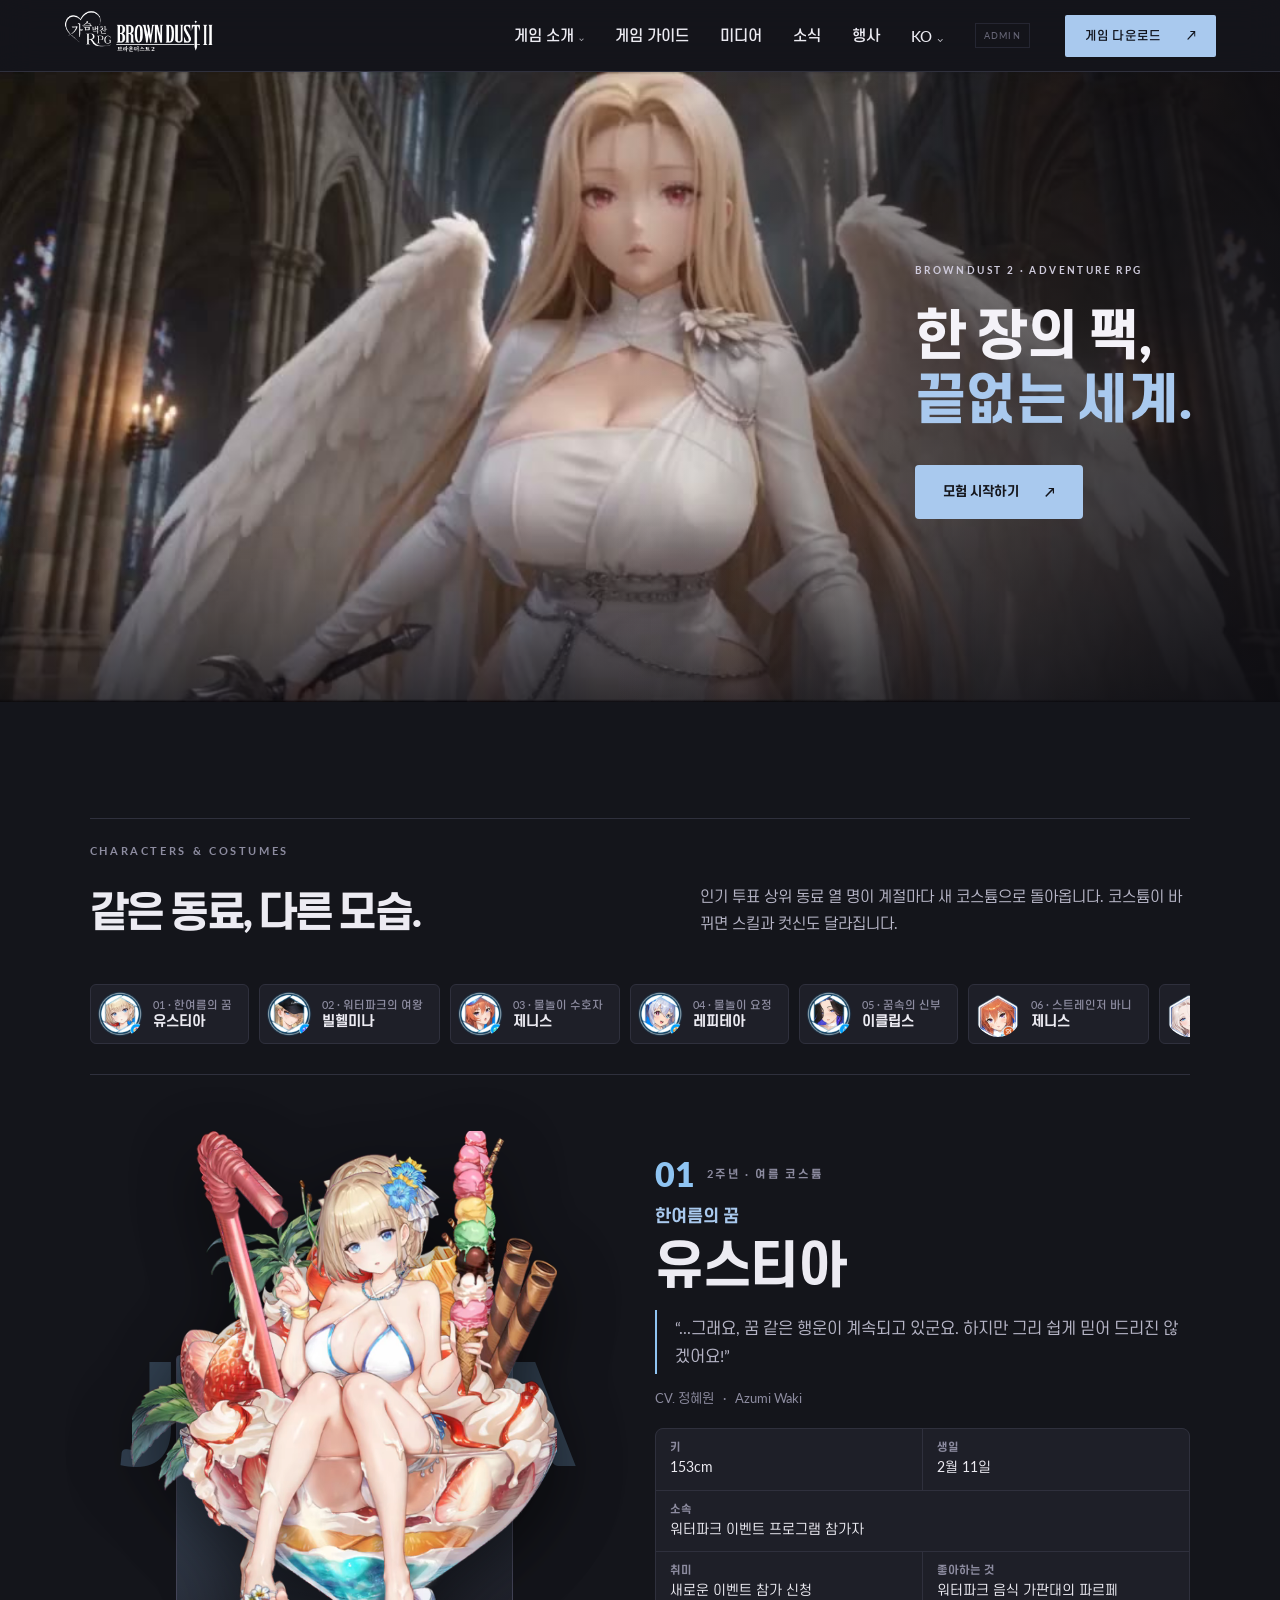
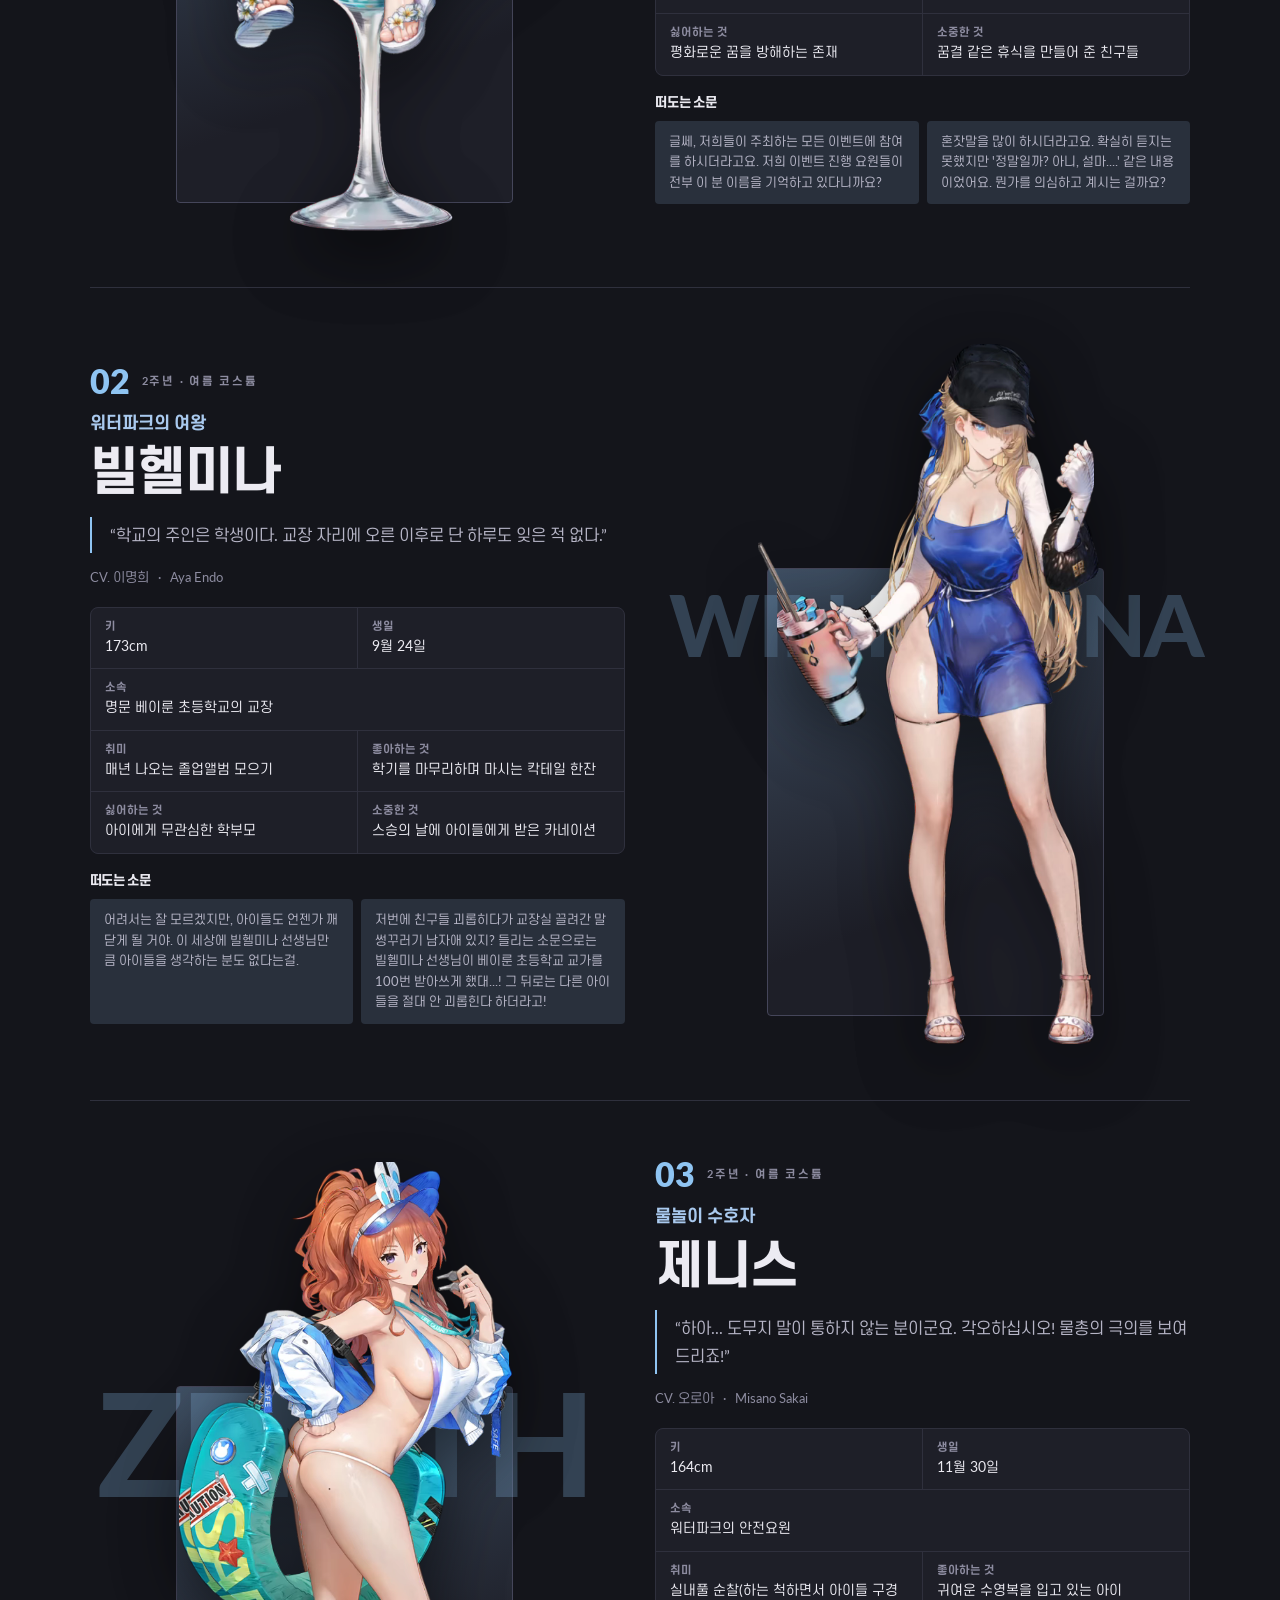
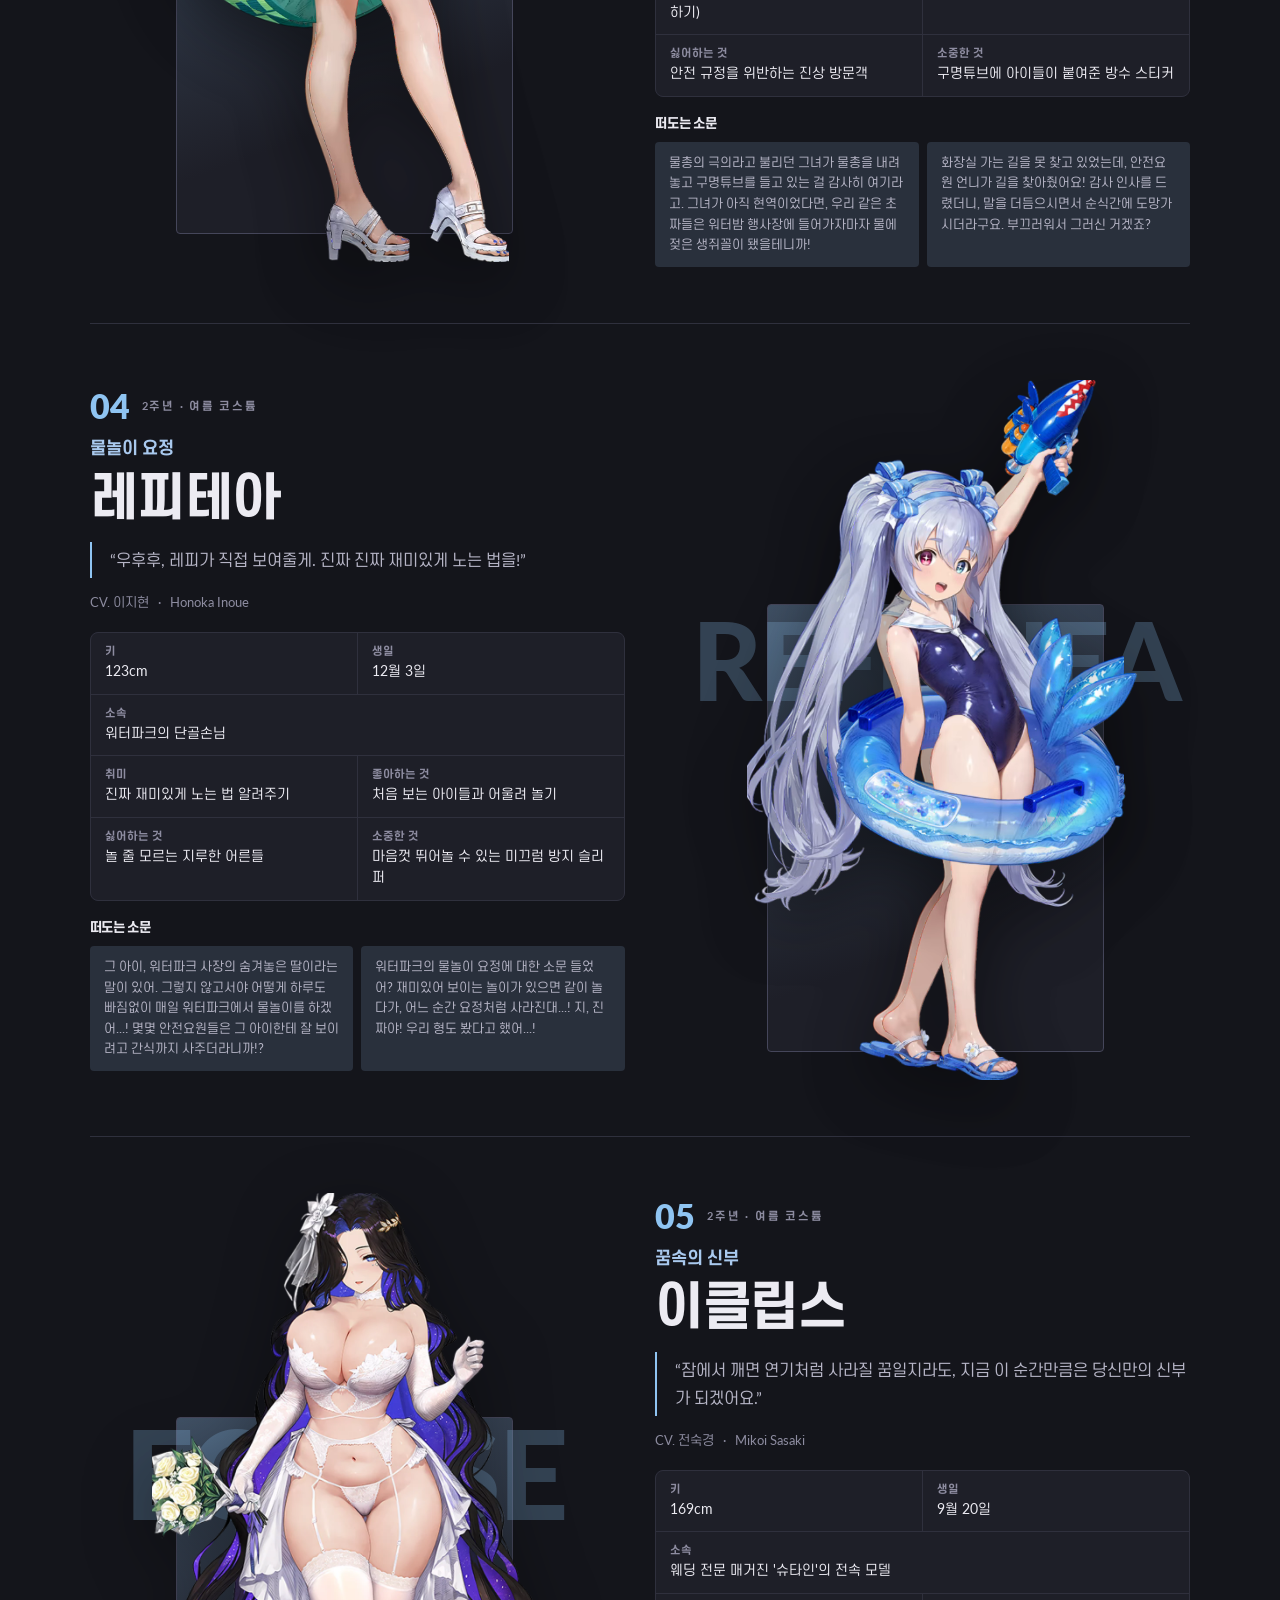
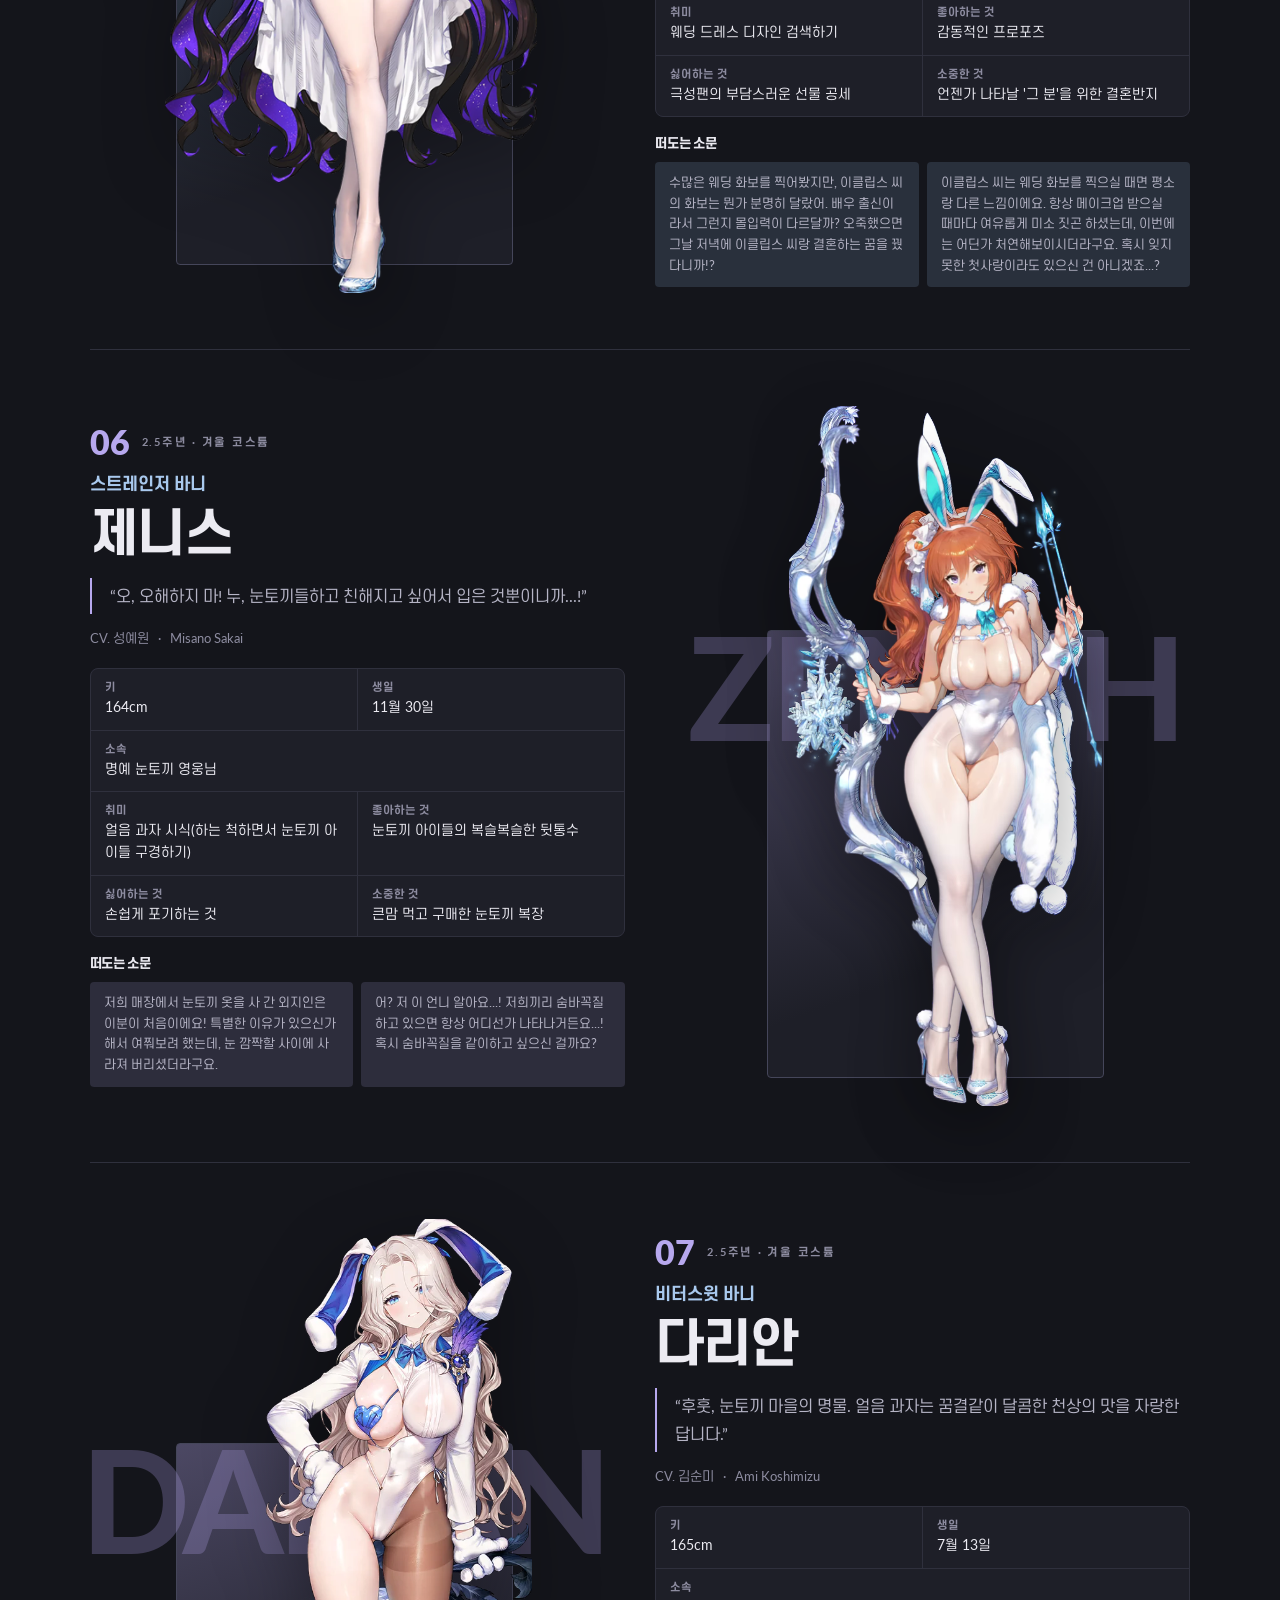
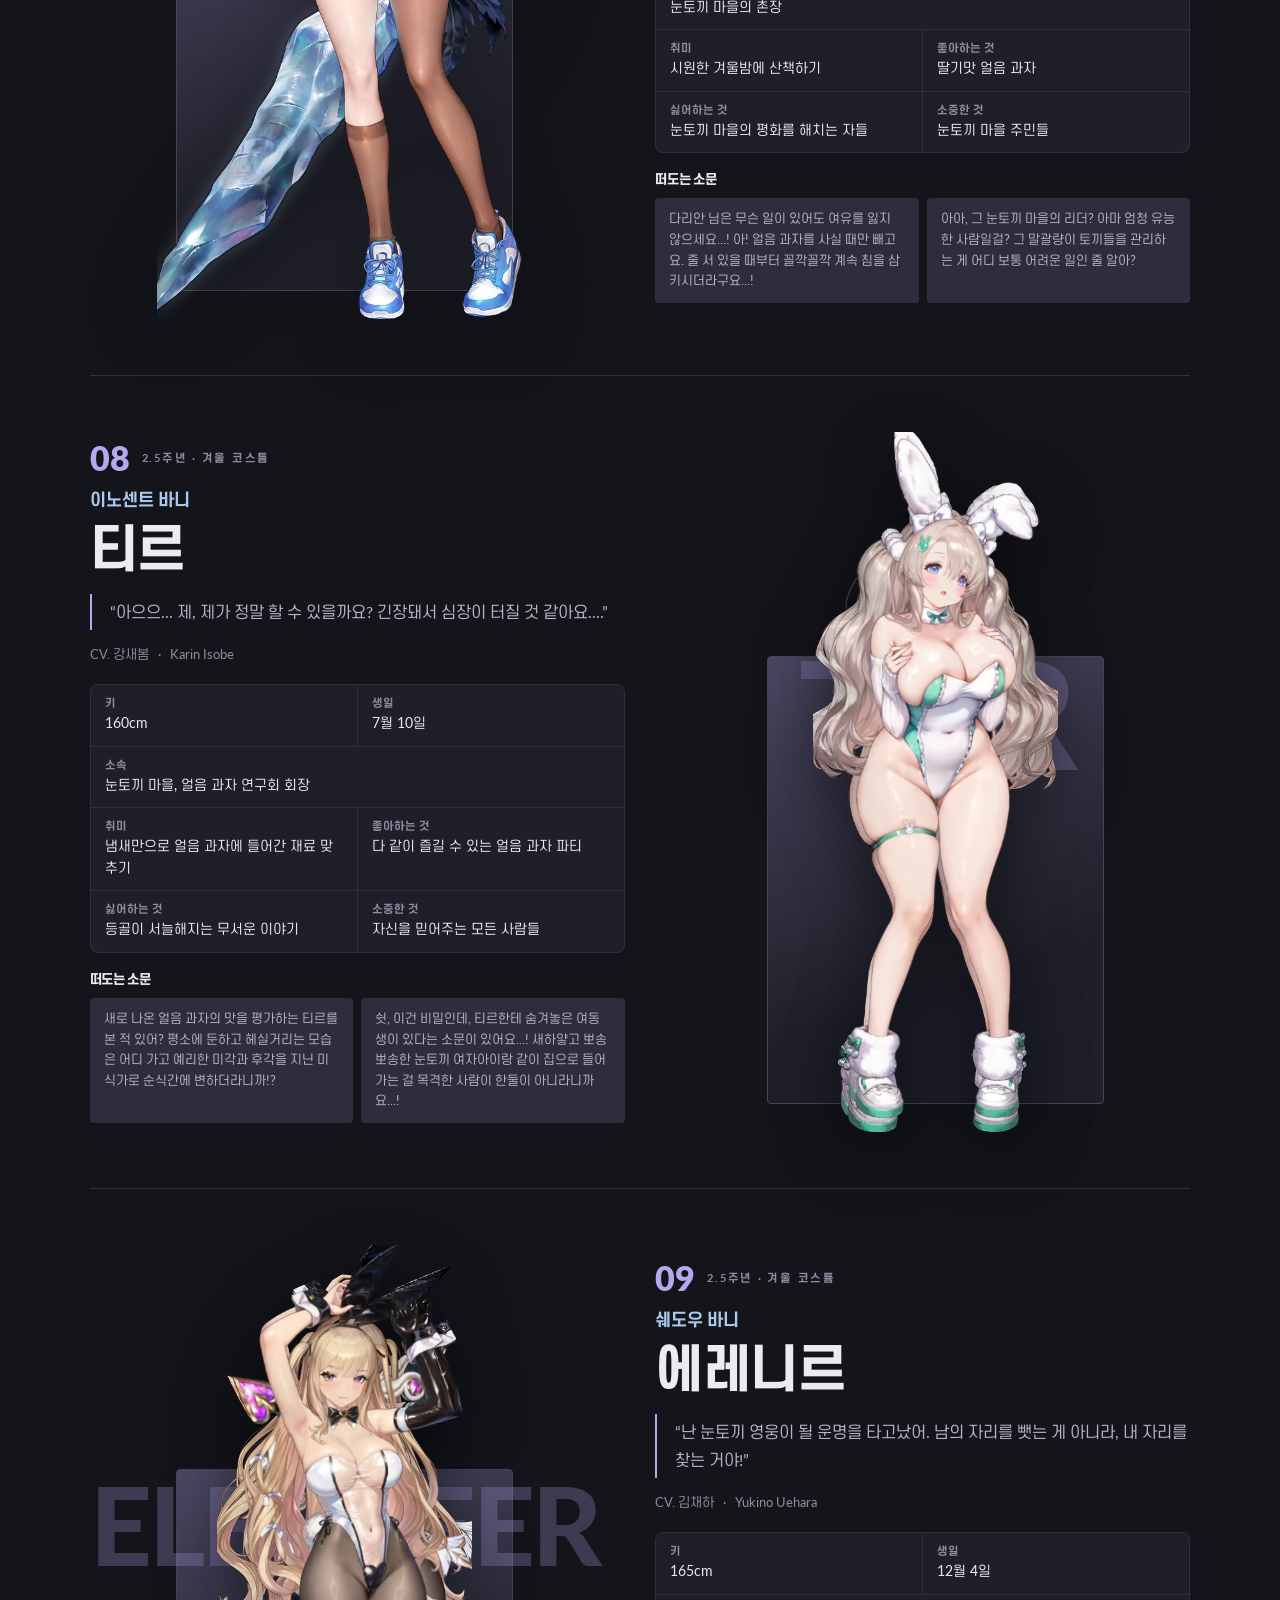
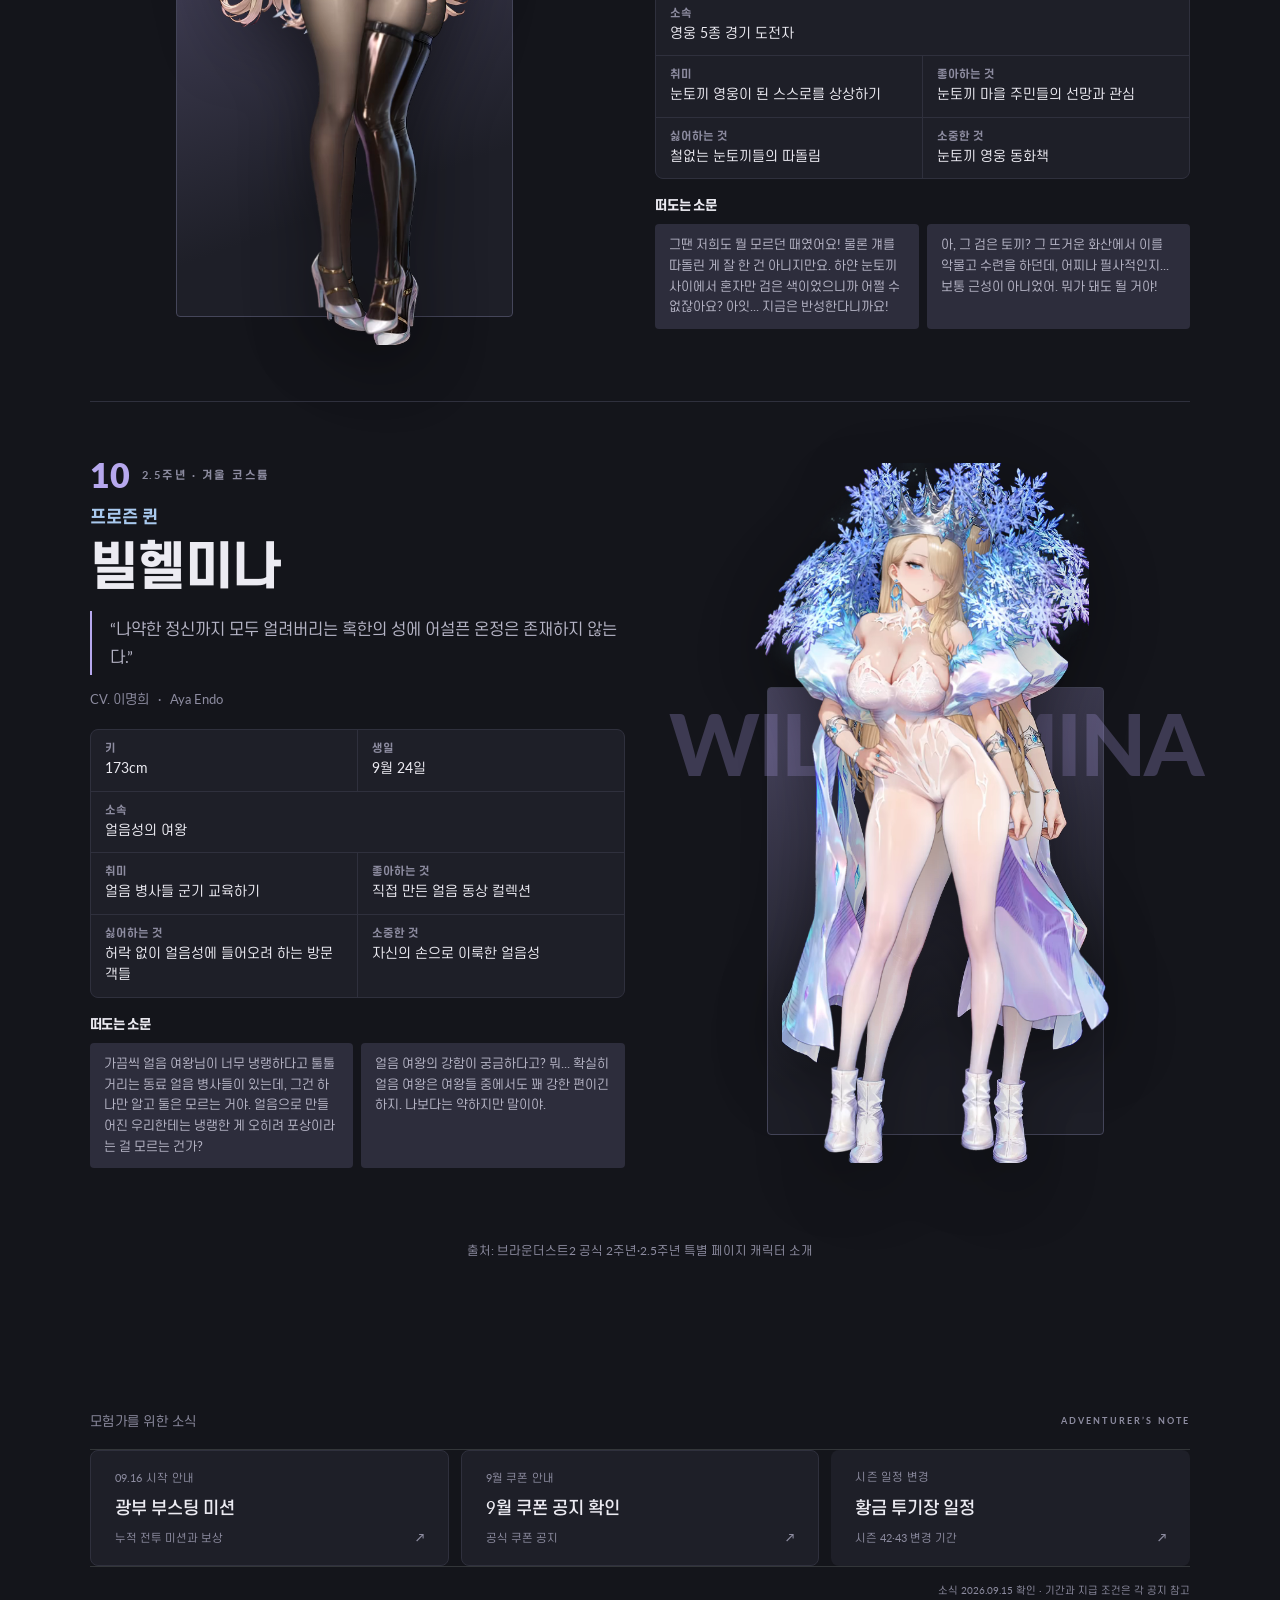
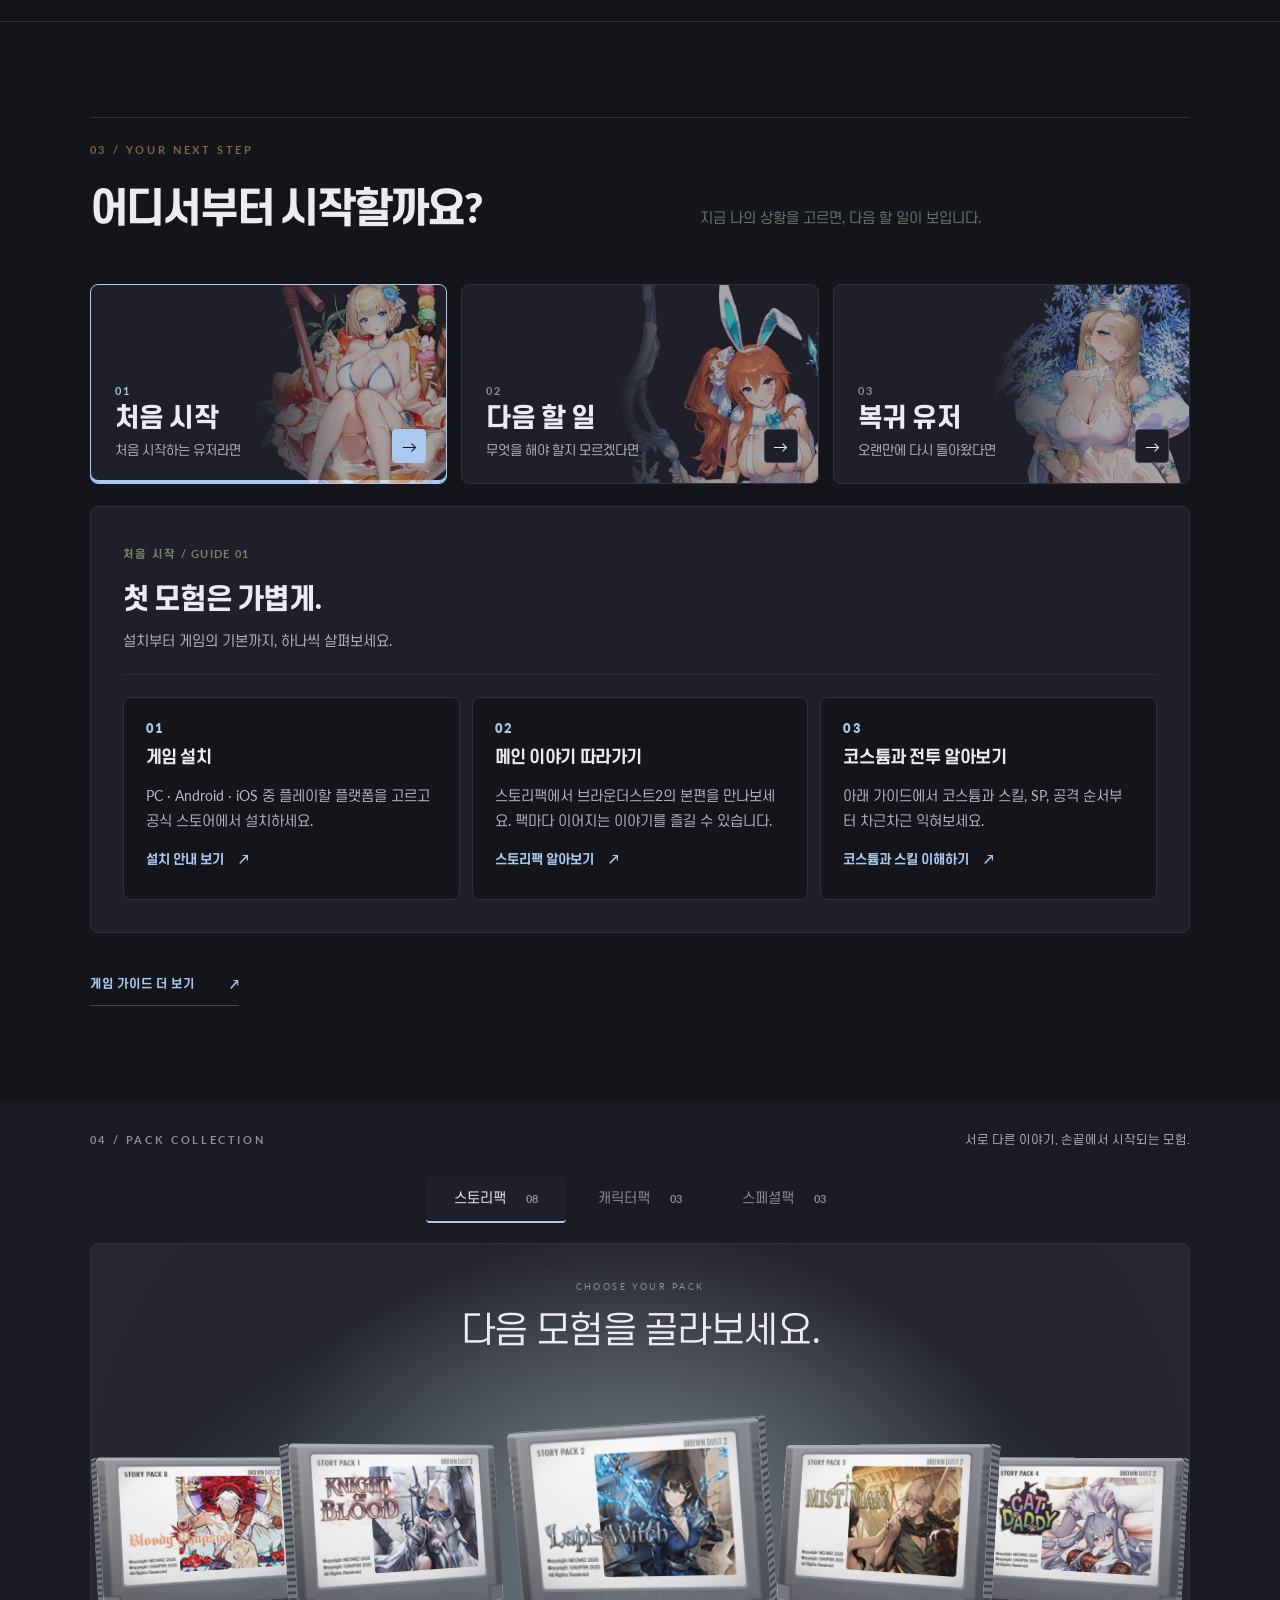
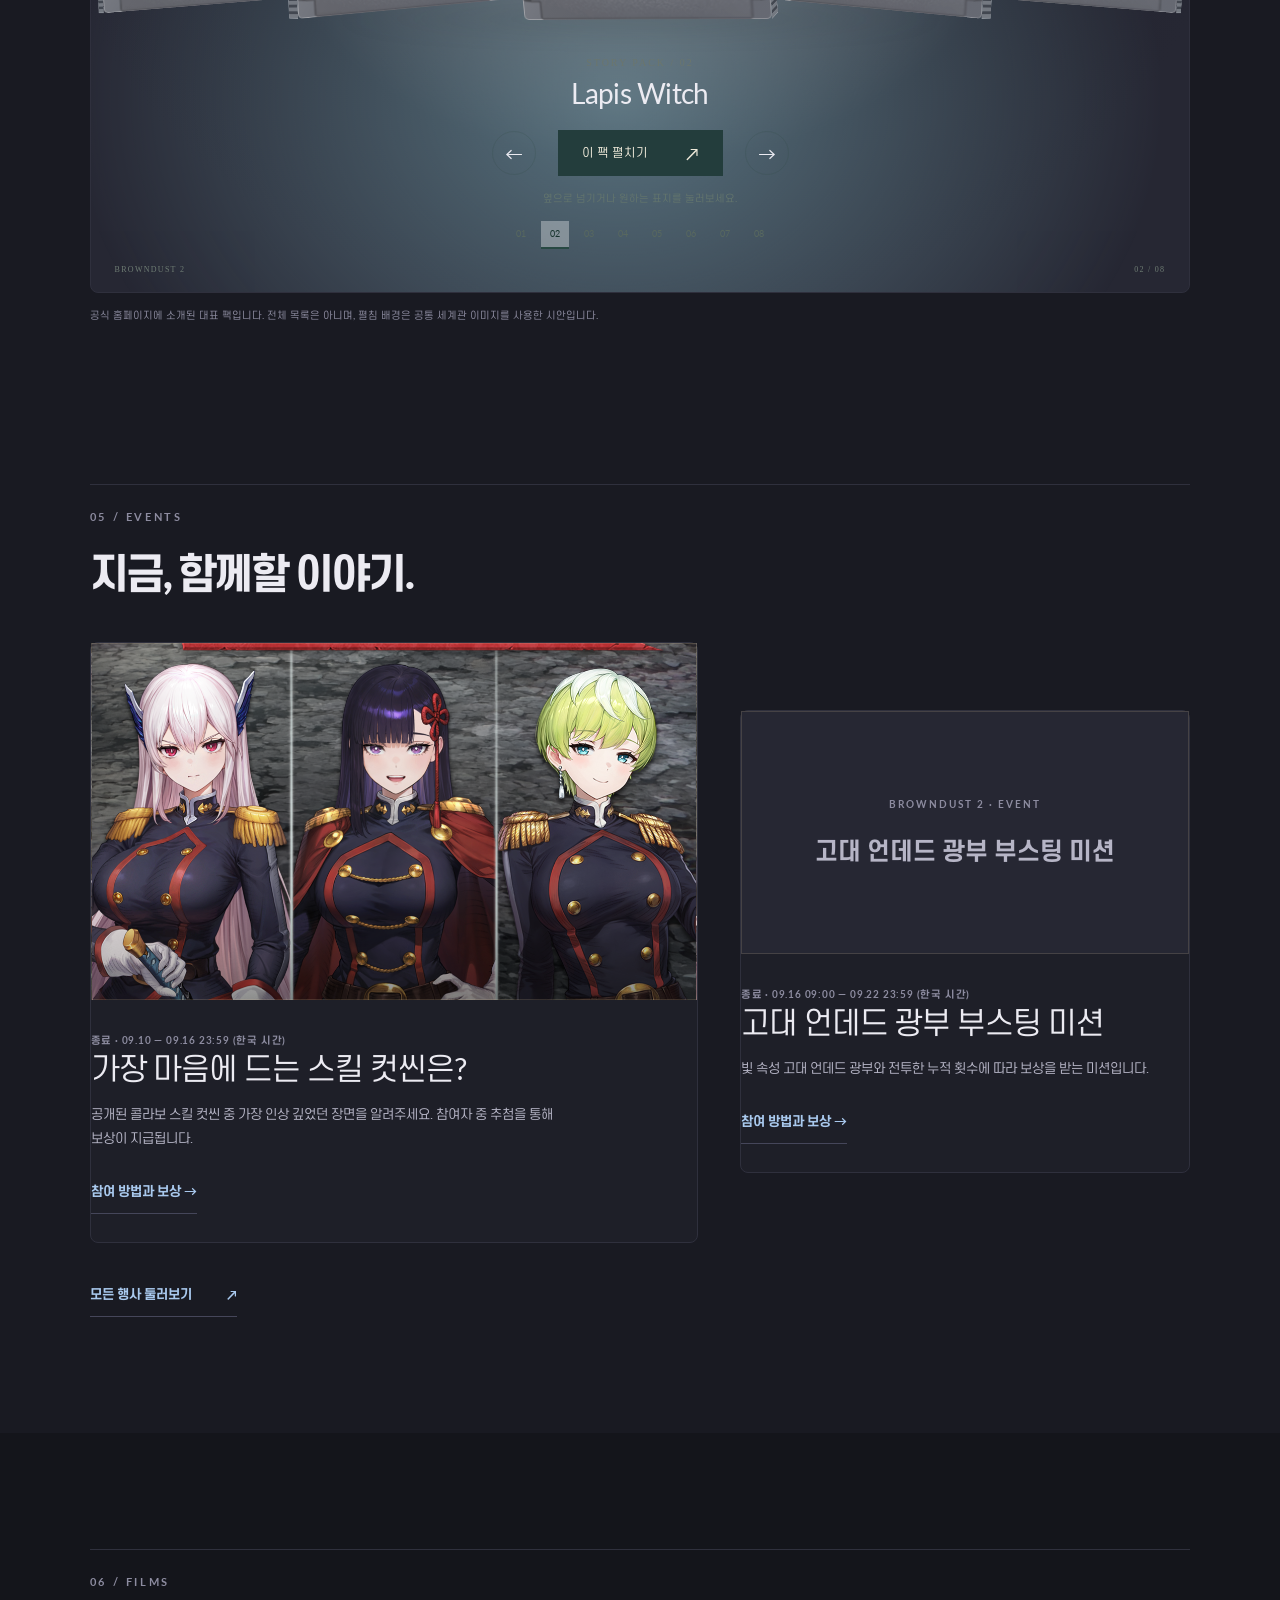
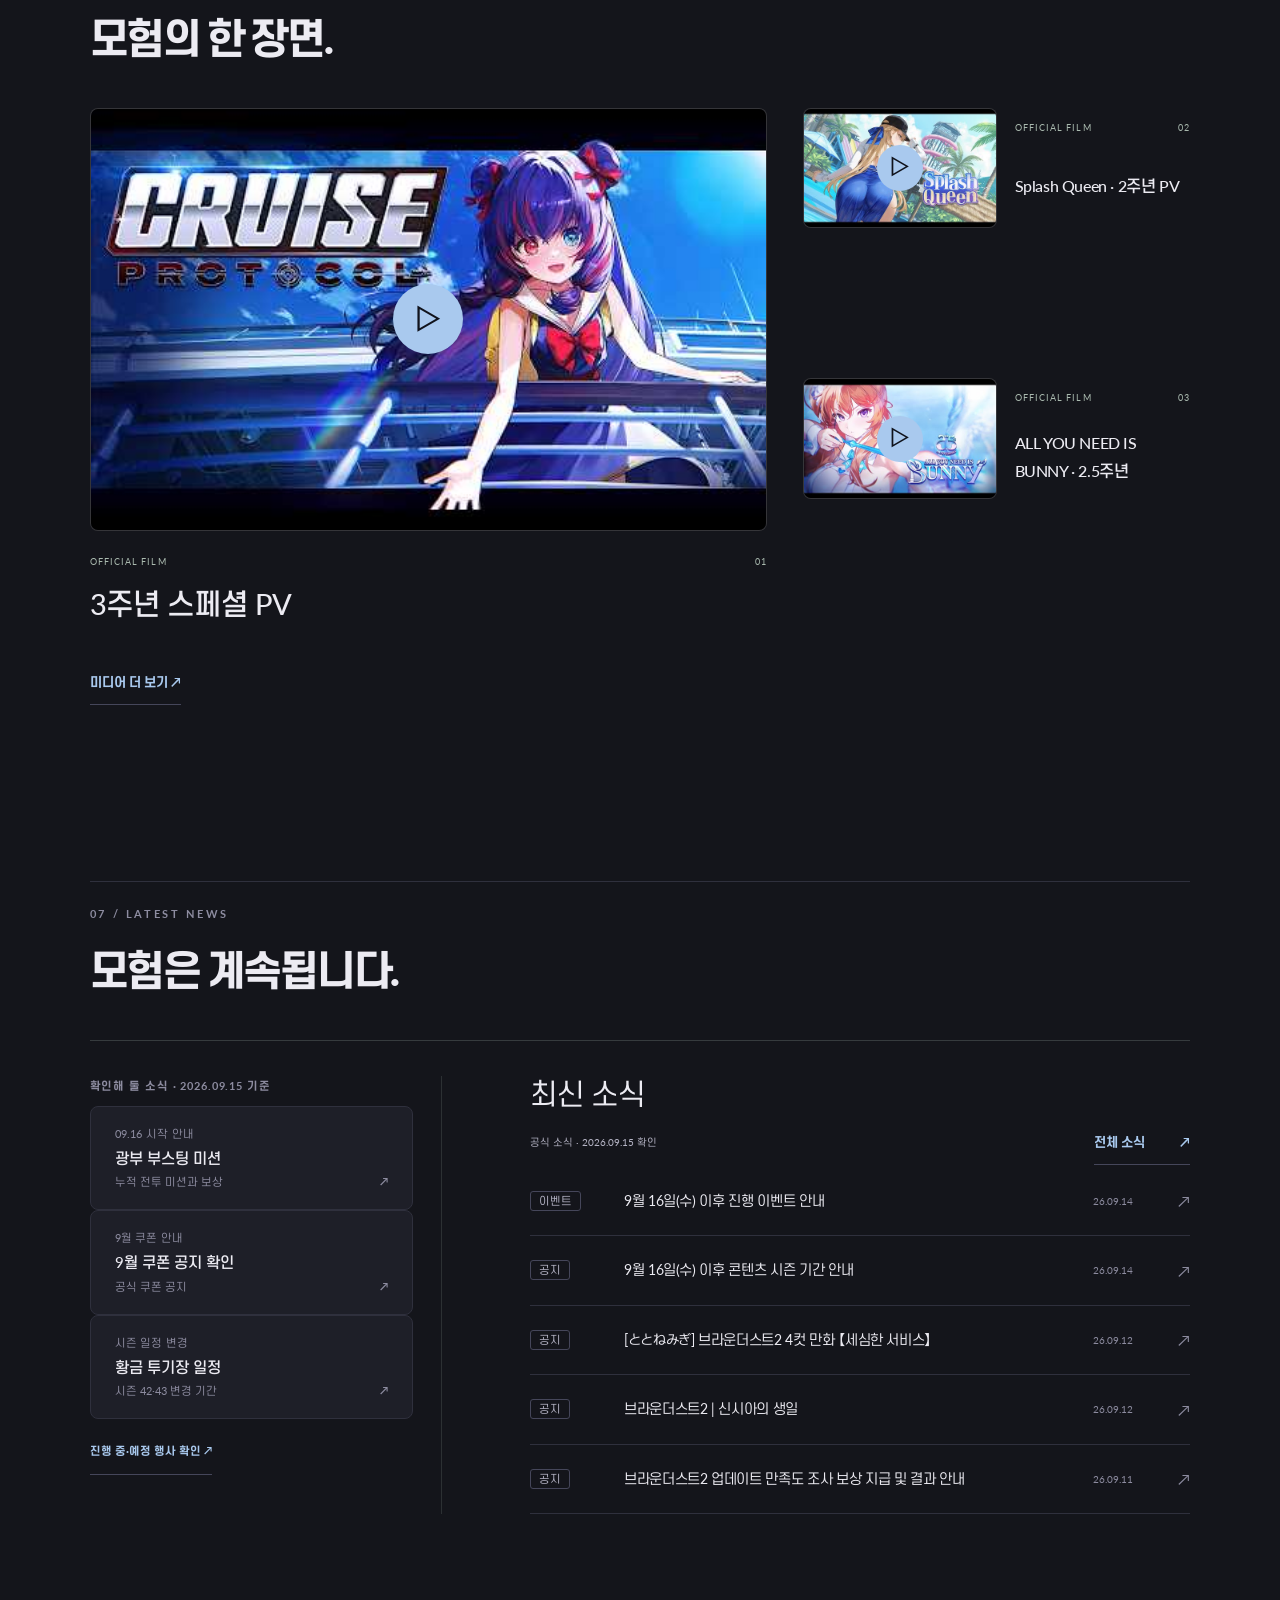
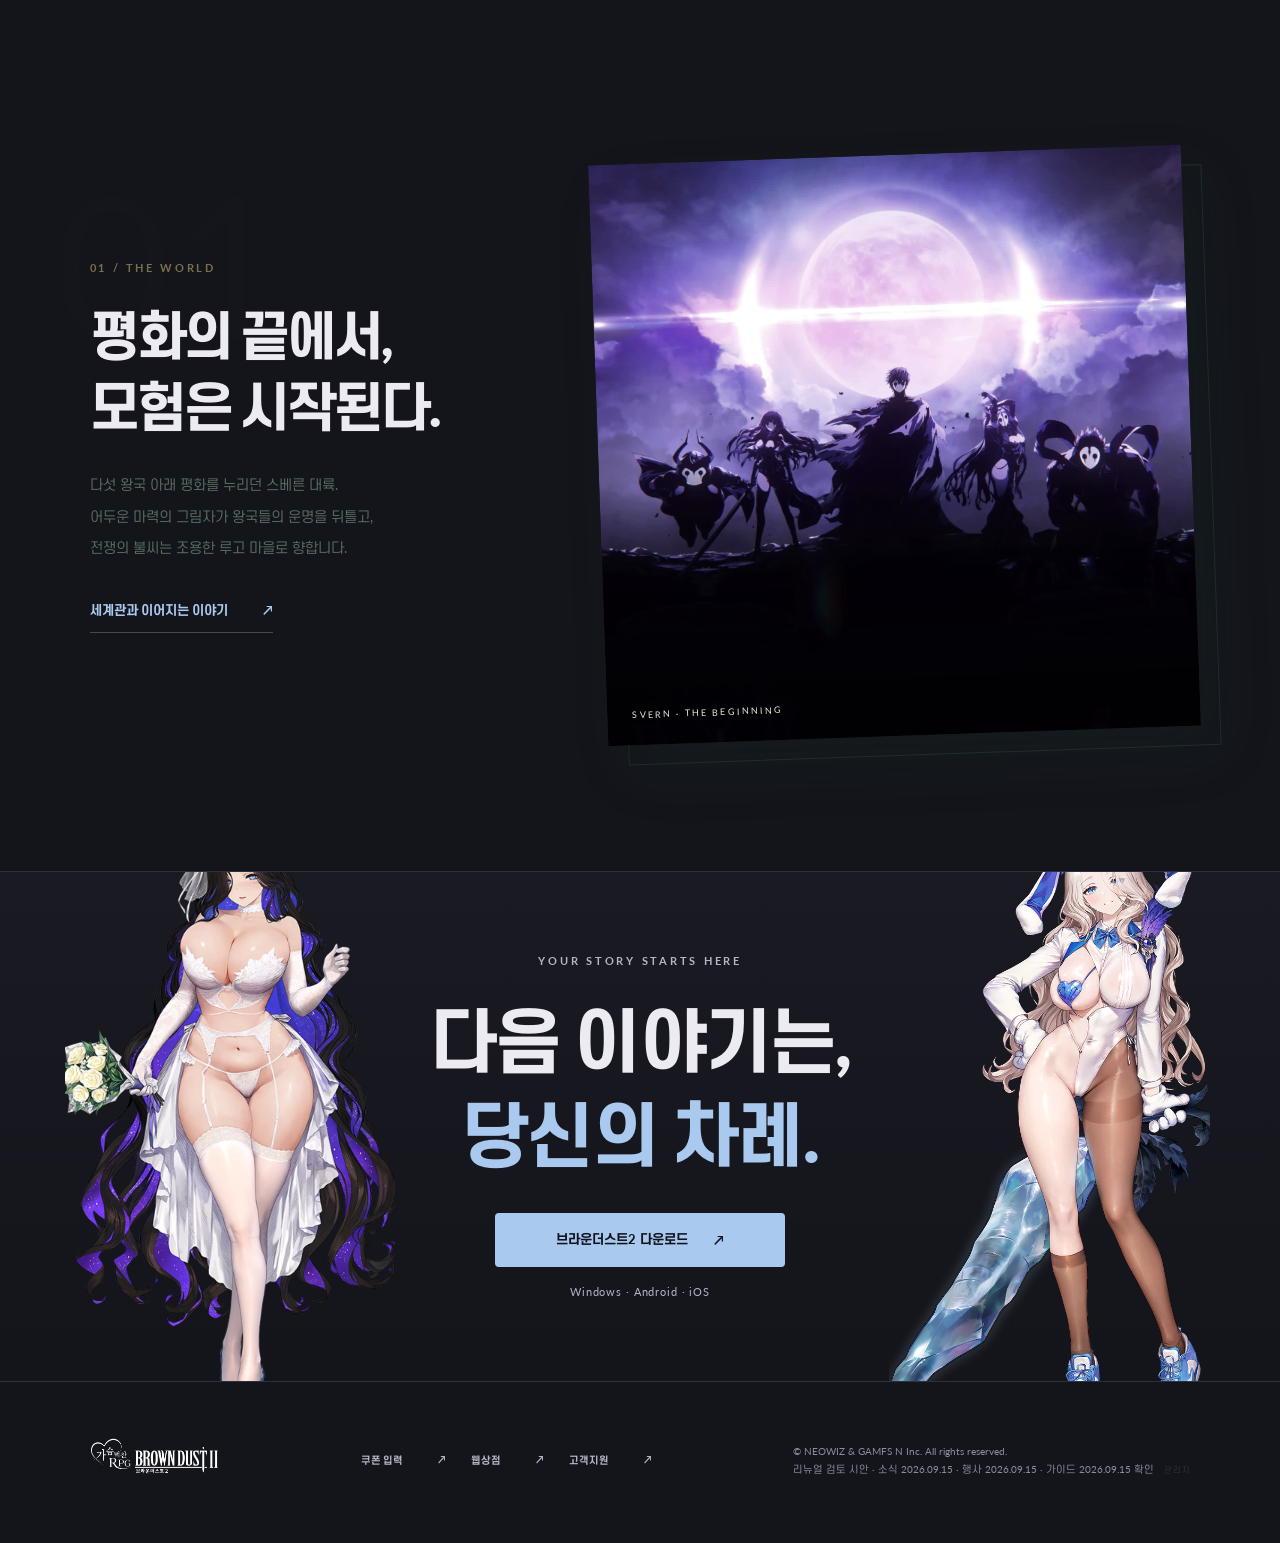
==== commit 7e92c4a2: "Publish the angel hero film under a new file name Co-Authored-By: Claude Opus 5.5 <noreply@anthropic" ====
--- a/index.html
+++ b/index.html
@@ -1 +1 @@
-<!doctype html><html lang="ko"><head><meta charset="UTF-8"><meta name="viewport" content="width=device-width,initial-scale=1"><meta name="color-scheme" content="light"><link rel="preconnect" href="https://fonts.googleapis.com"><link rel="stylesheet" href="https://fonts.googleapis.com/css2?family=Lato:wght@400;700;900&family=Noto+Sans+JP:wght@400;700&display=swap"><title>브라운더스트2 | index</title><link rel="stylesheet" href="./style.css?v=205ec40b66c5"></head><body><div id="app"></div><script src="./app.js?v=bd442e9015cd" defer></script></body></html>+<!doctype html><html lang="ko"><head><meta charset="UTF-8"><meta name="viewport" content="width=device-width,initial-scale=1"><meta name="color-scheme" content="light"><link rel="preconnect" href="https://fonts.googleapis.com"><link rel="stylesheet" href="https://fonts.googleapis.com/css2?family=Lato:wght@400;700;900&family=Noto+Sans+JP:wght@400;700&display=swap"><title>브라운더스트2 | index</title><link rel="stylesheet" href="./style.css?v=205ec40b66c5"></head><body><div id="app"></div><script src="./app.js?v=d4f73486774a" defer></script></body></html>
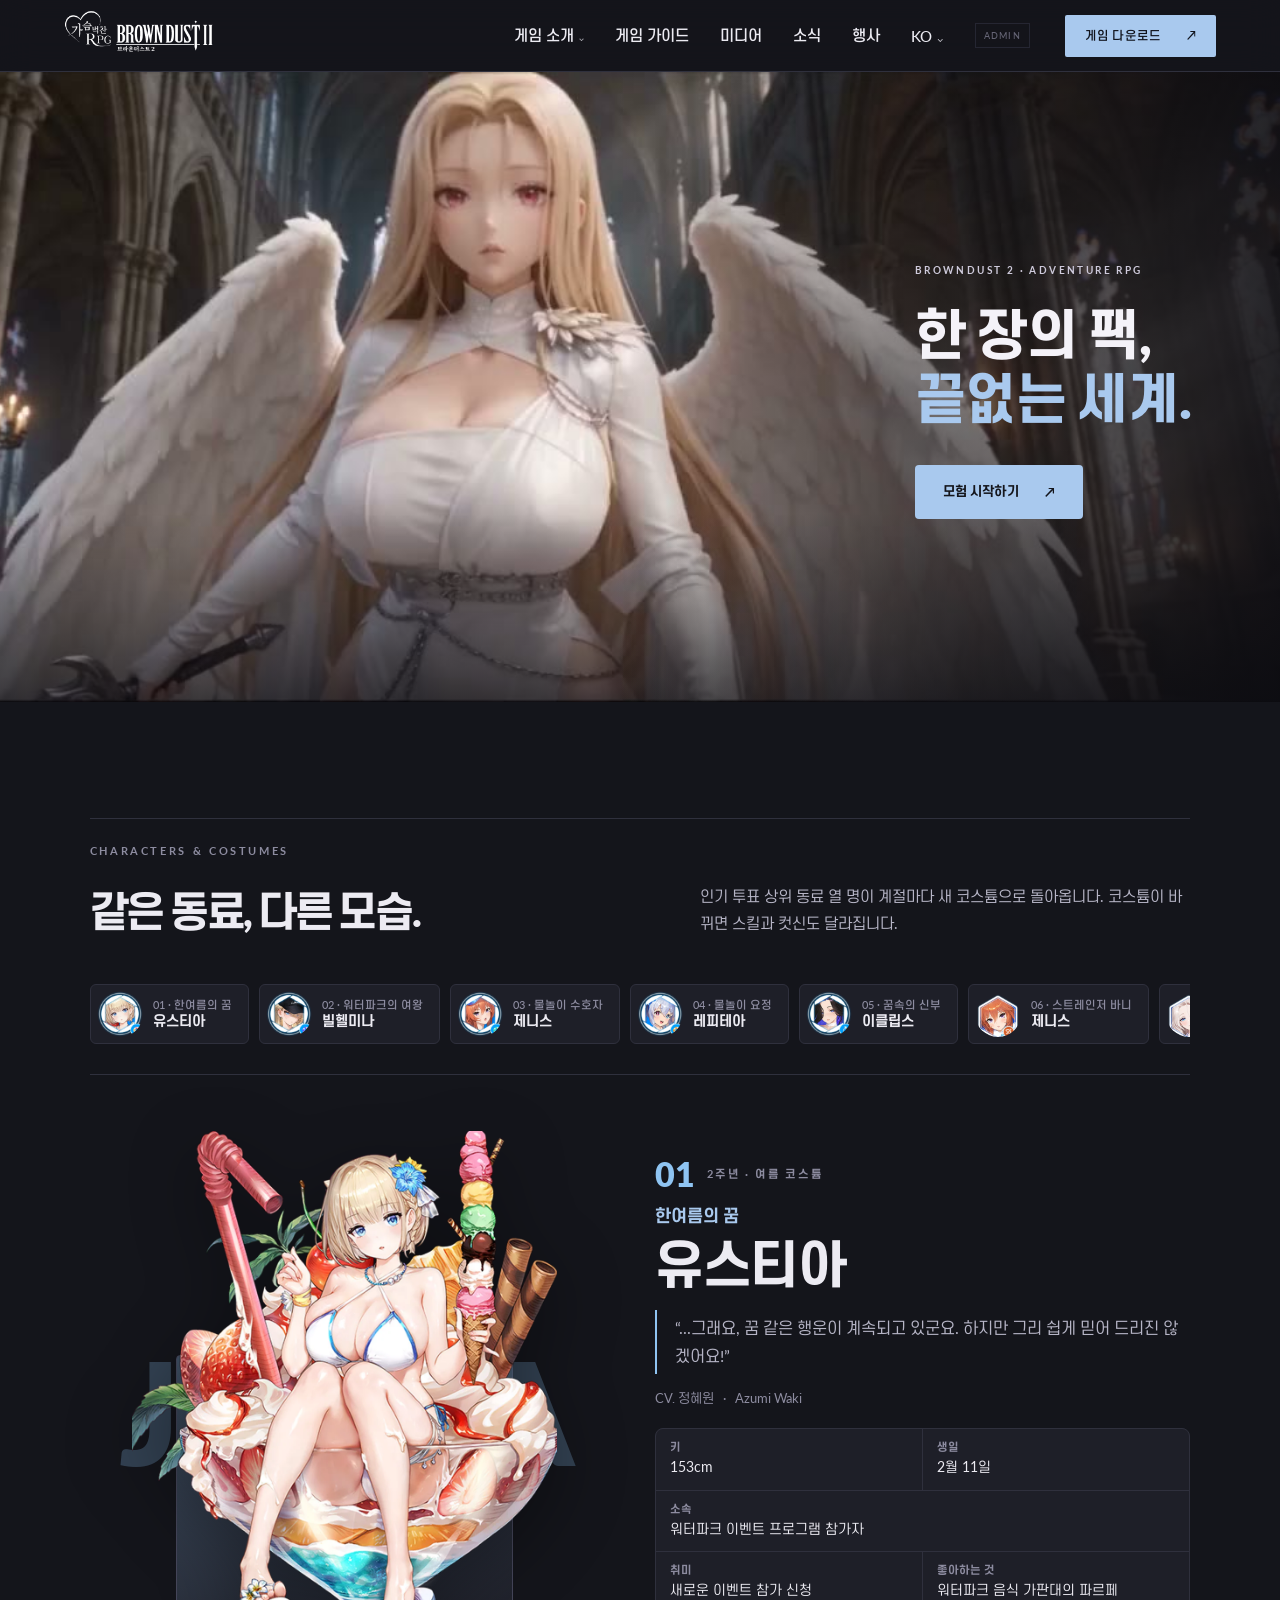
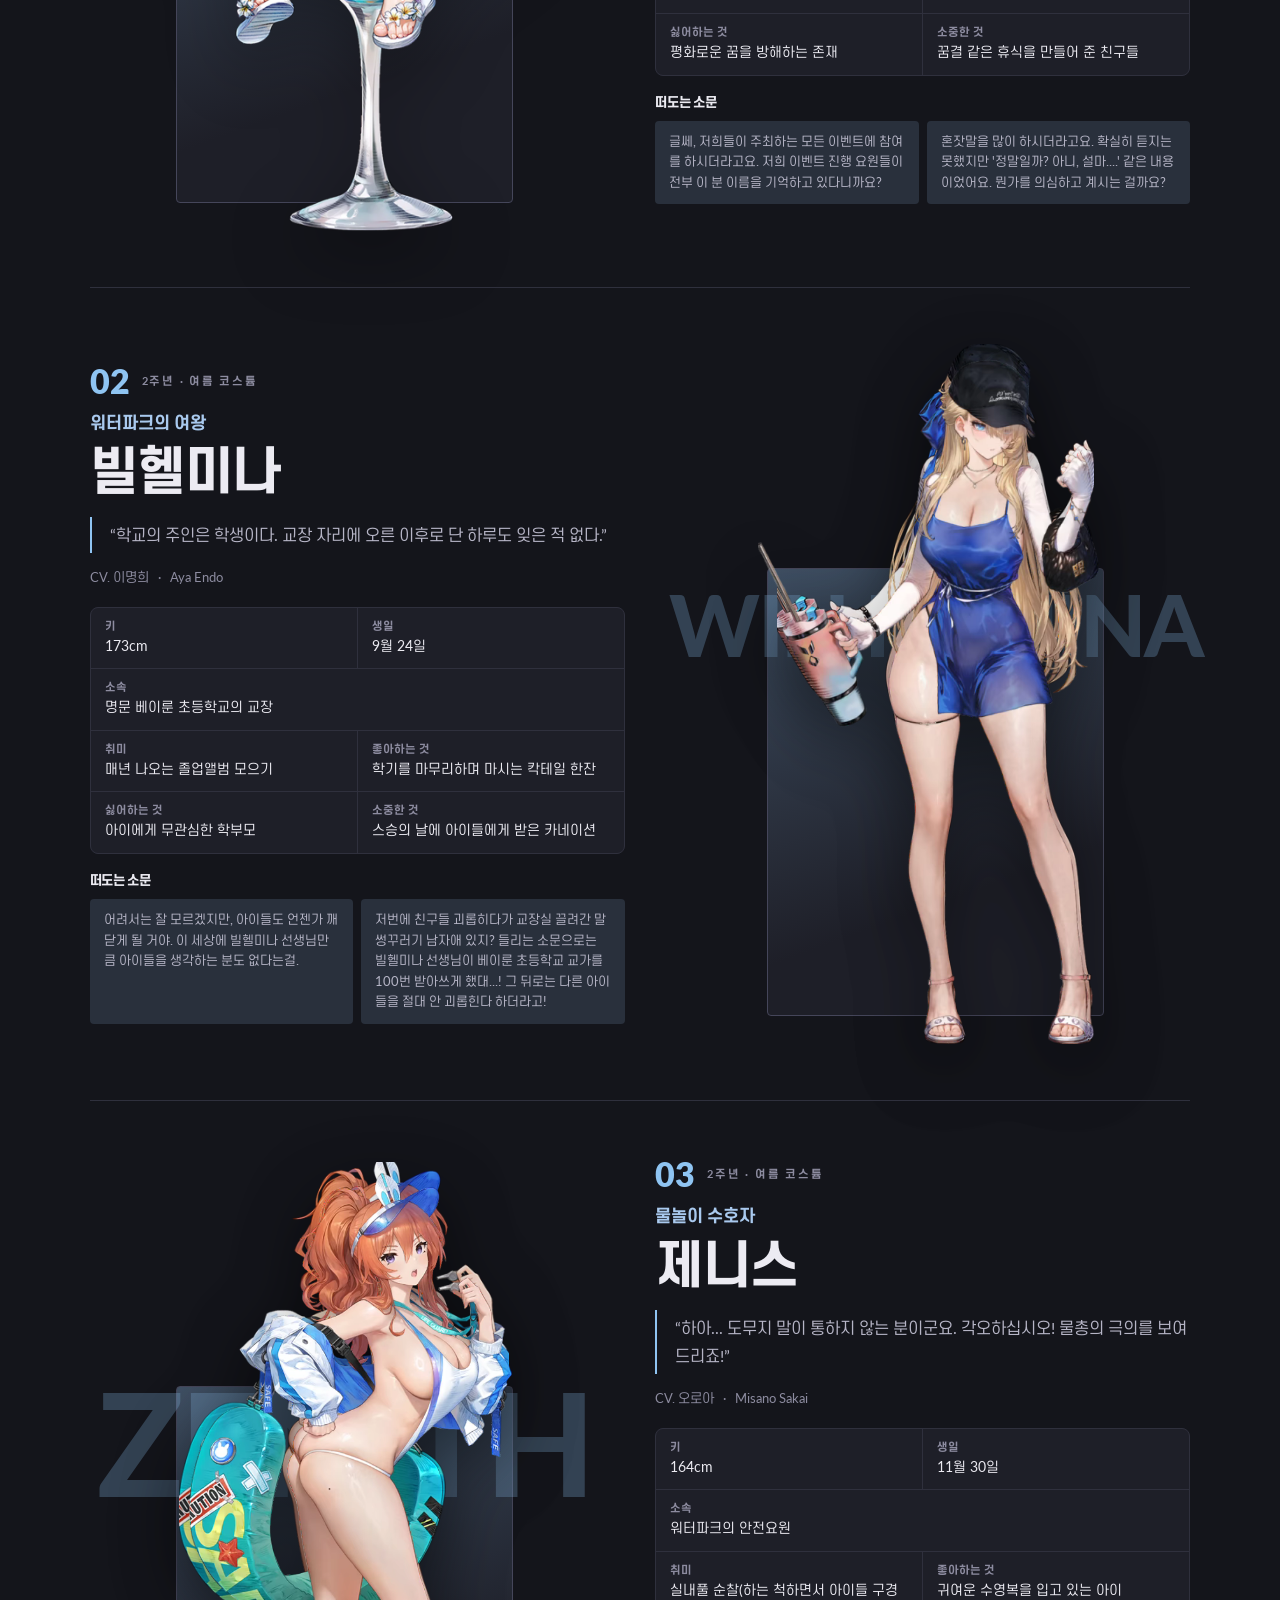
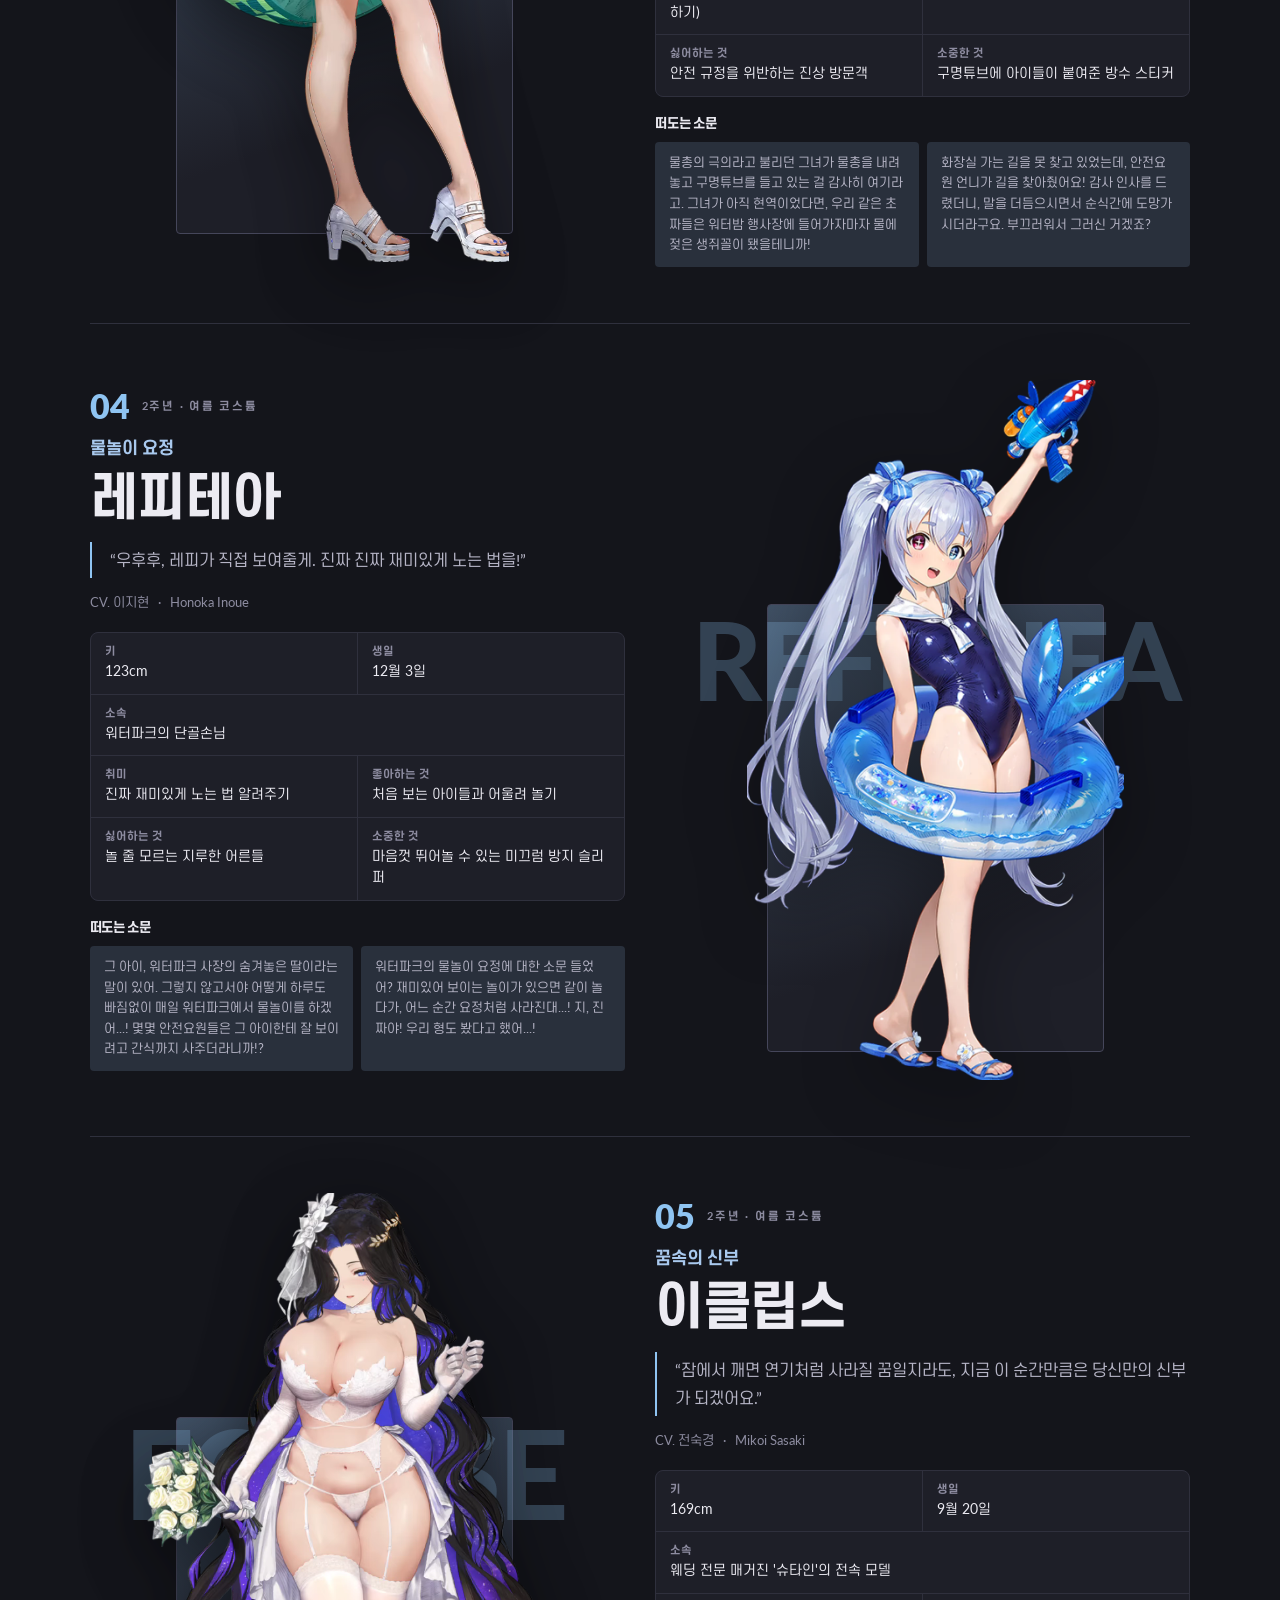
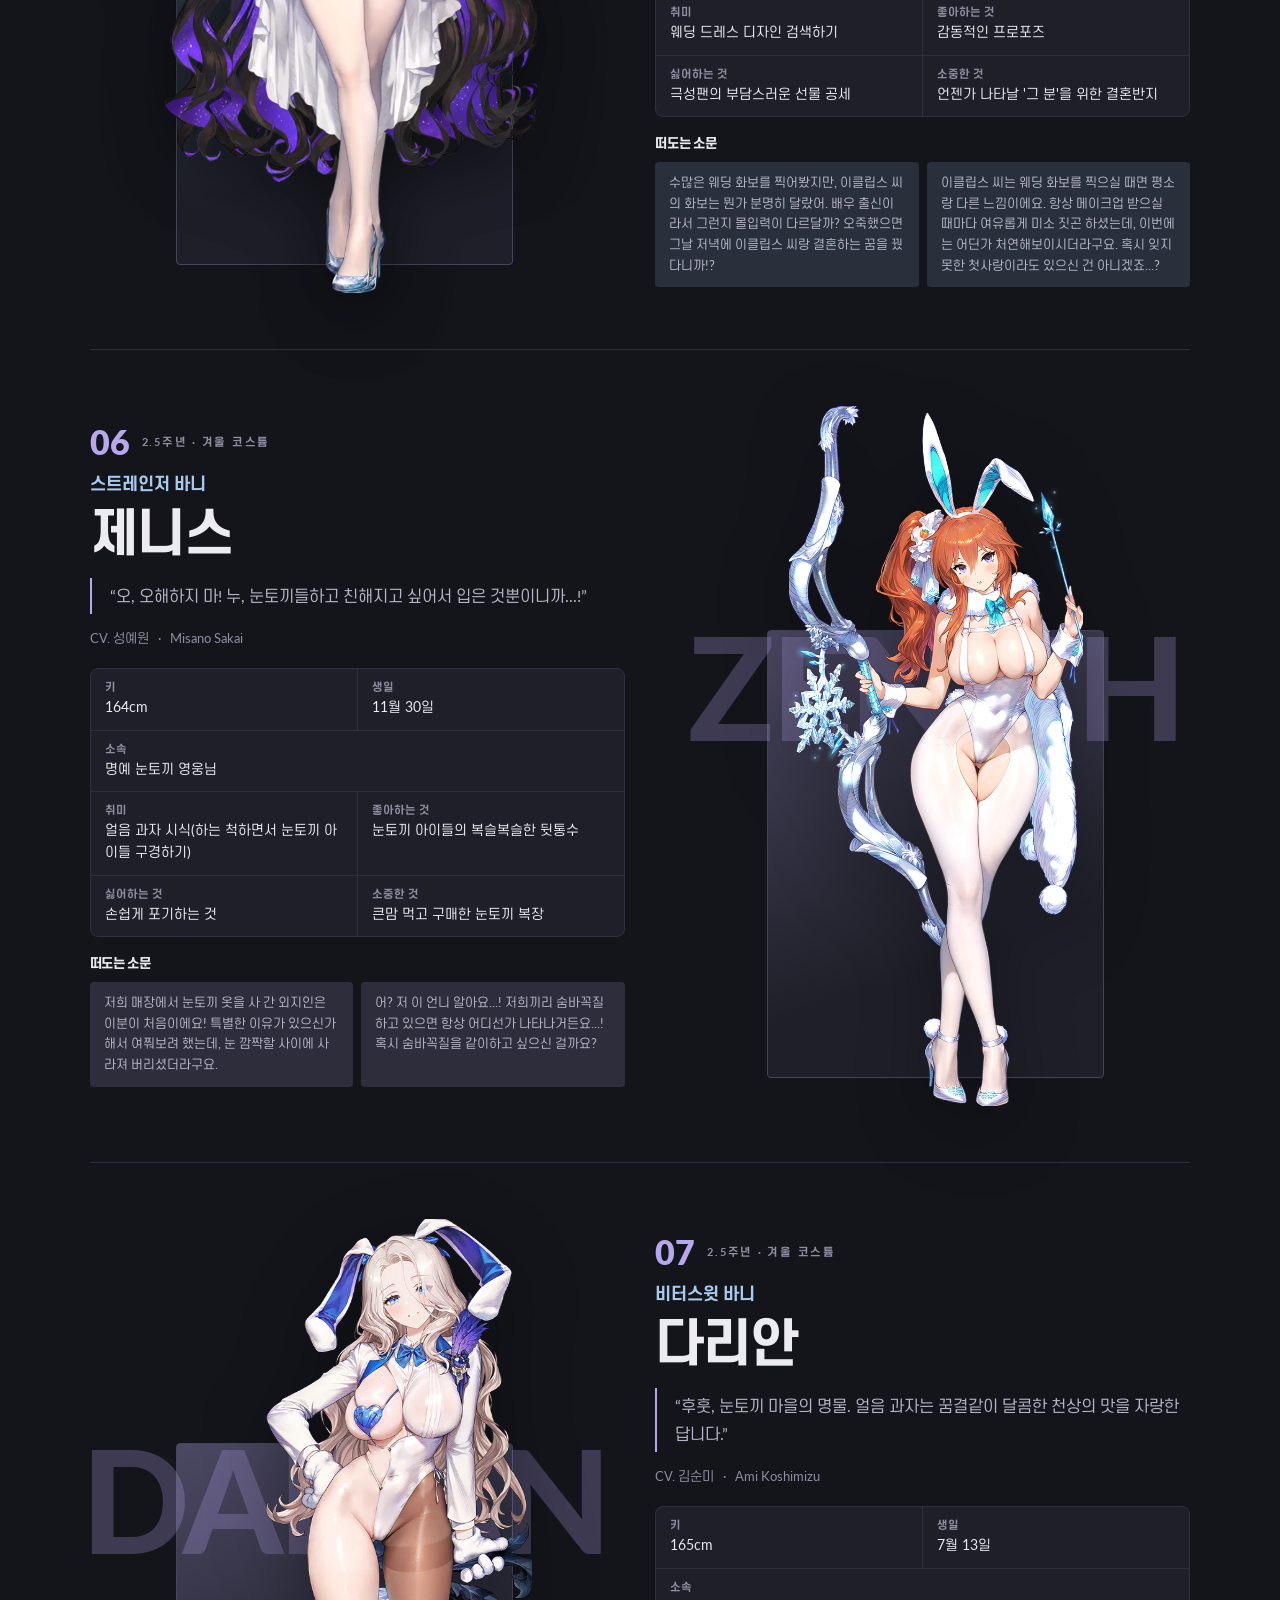
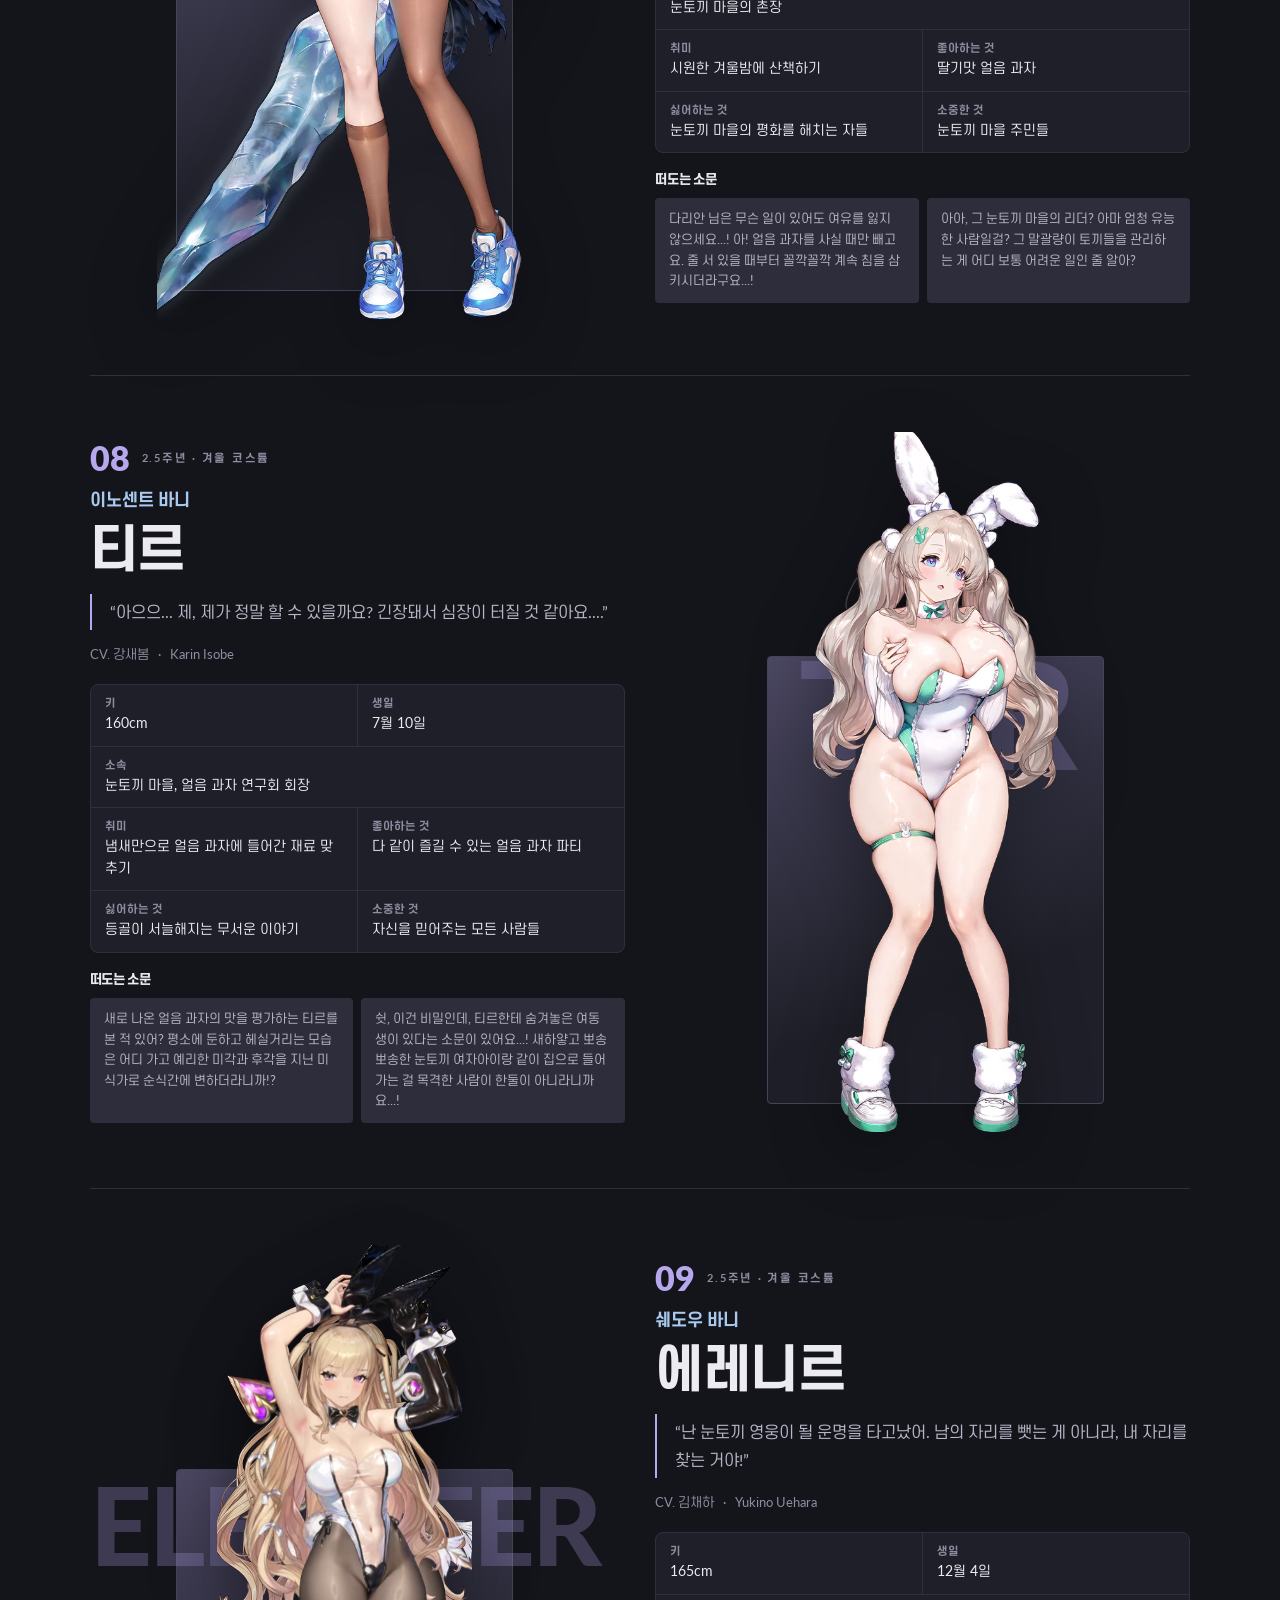
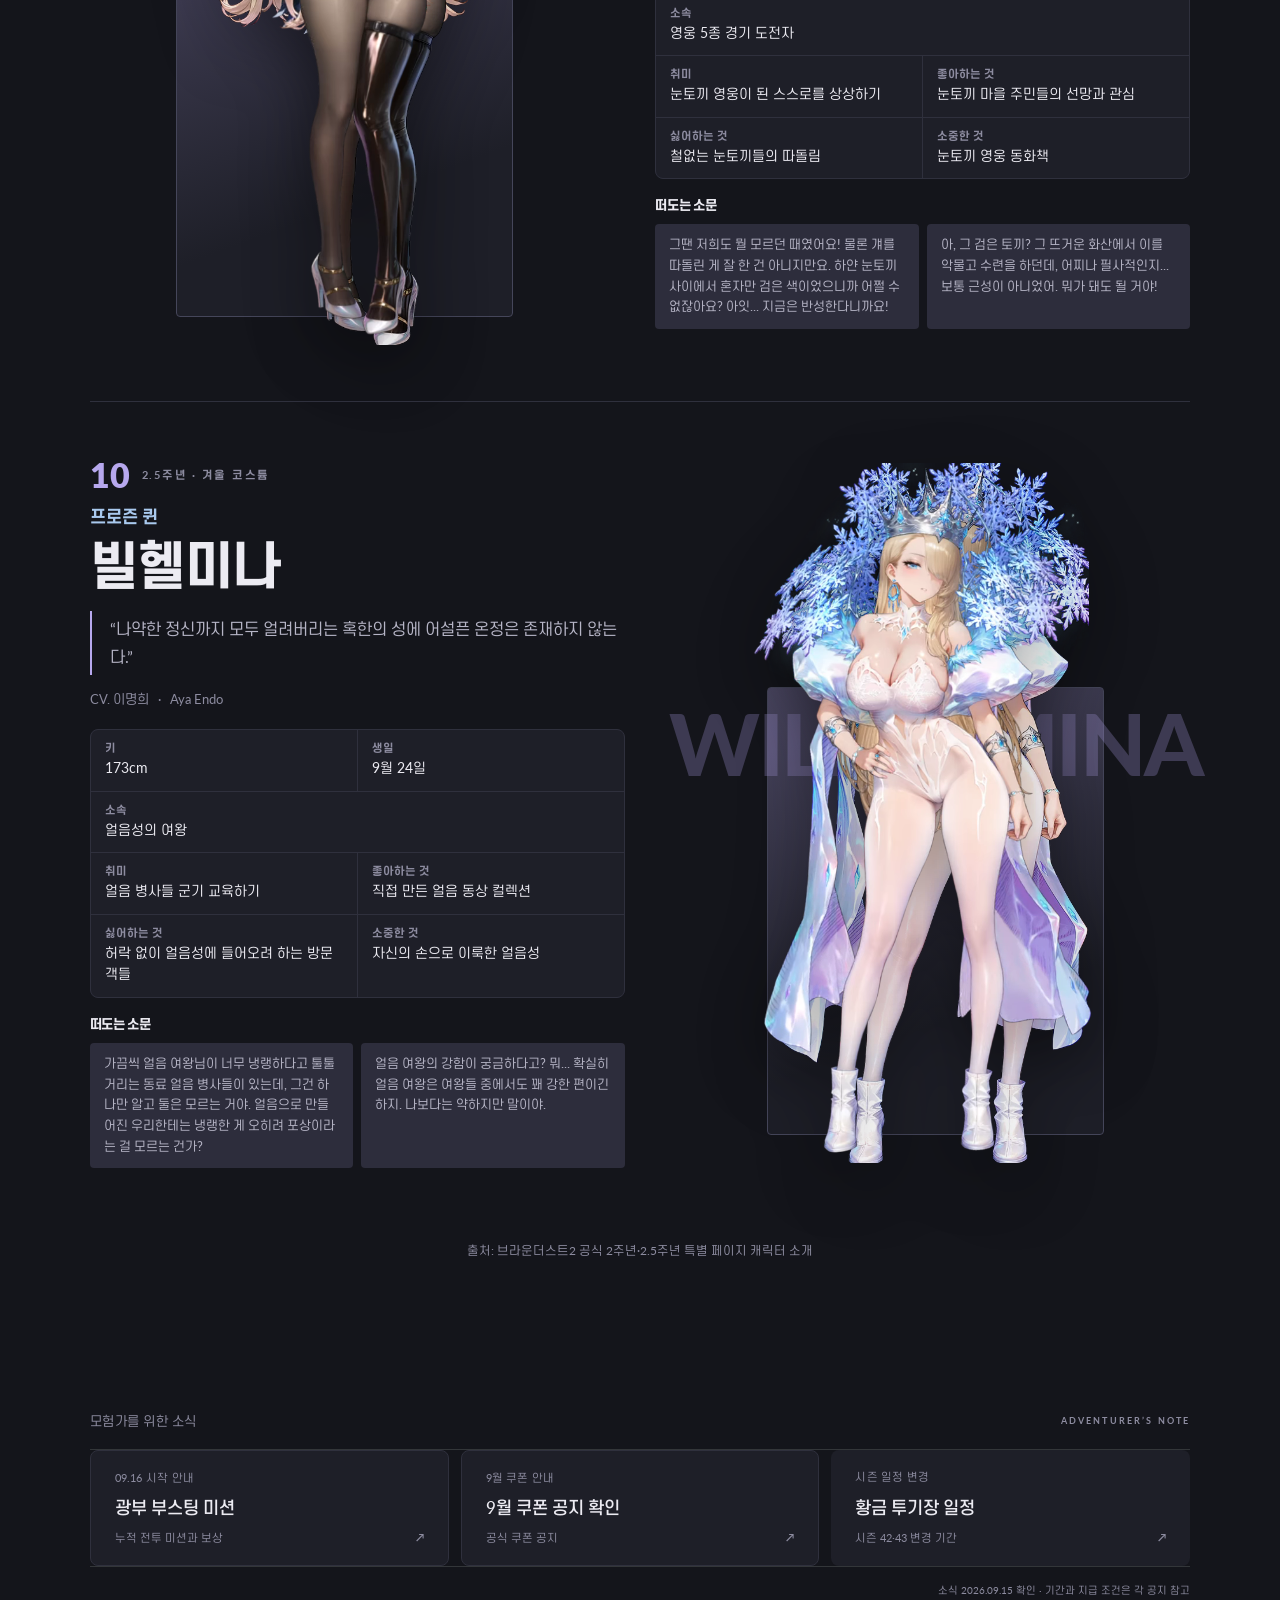
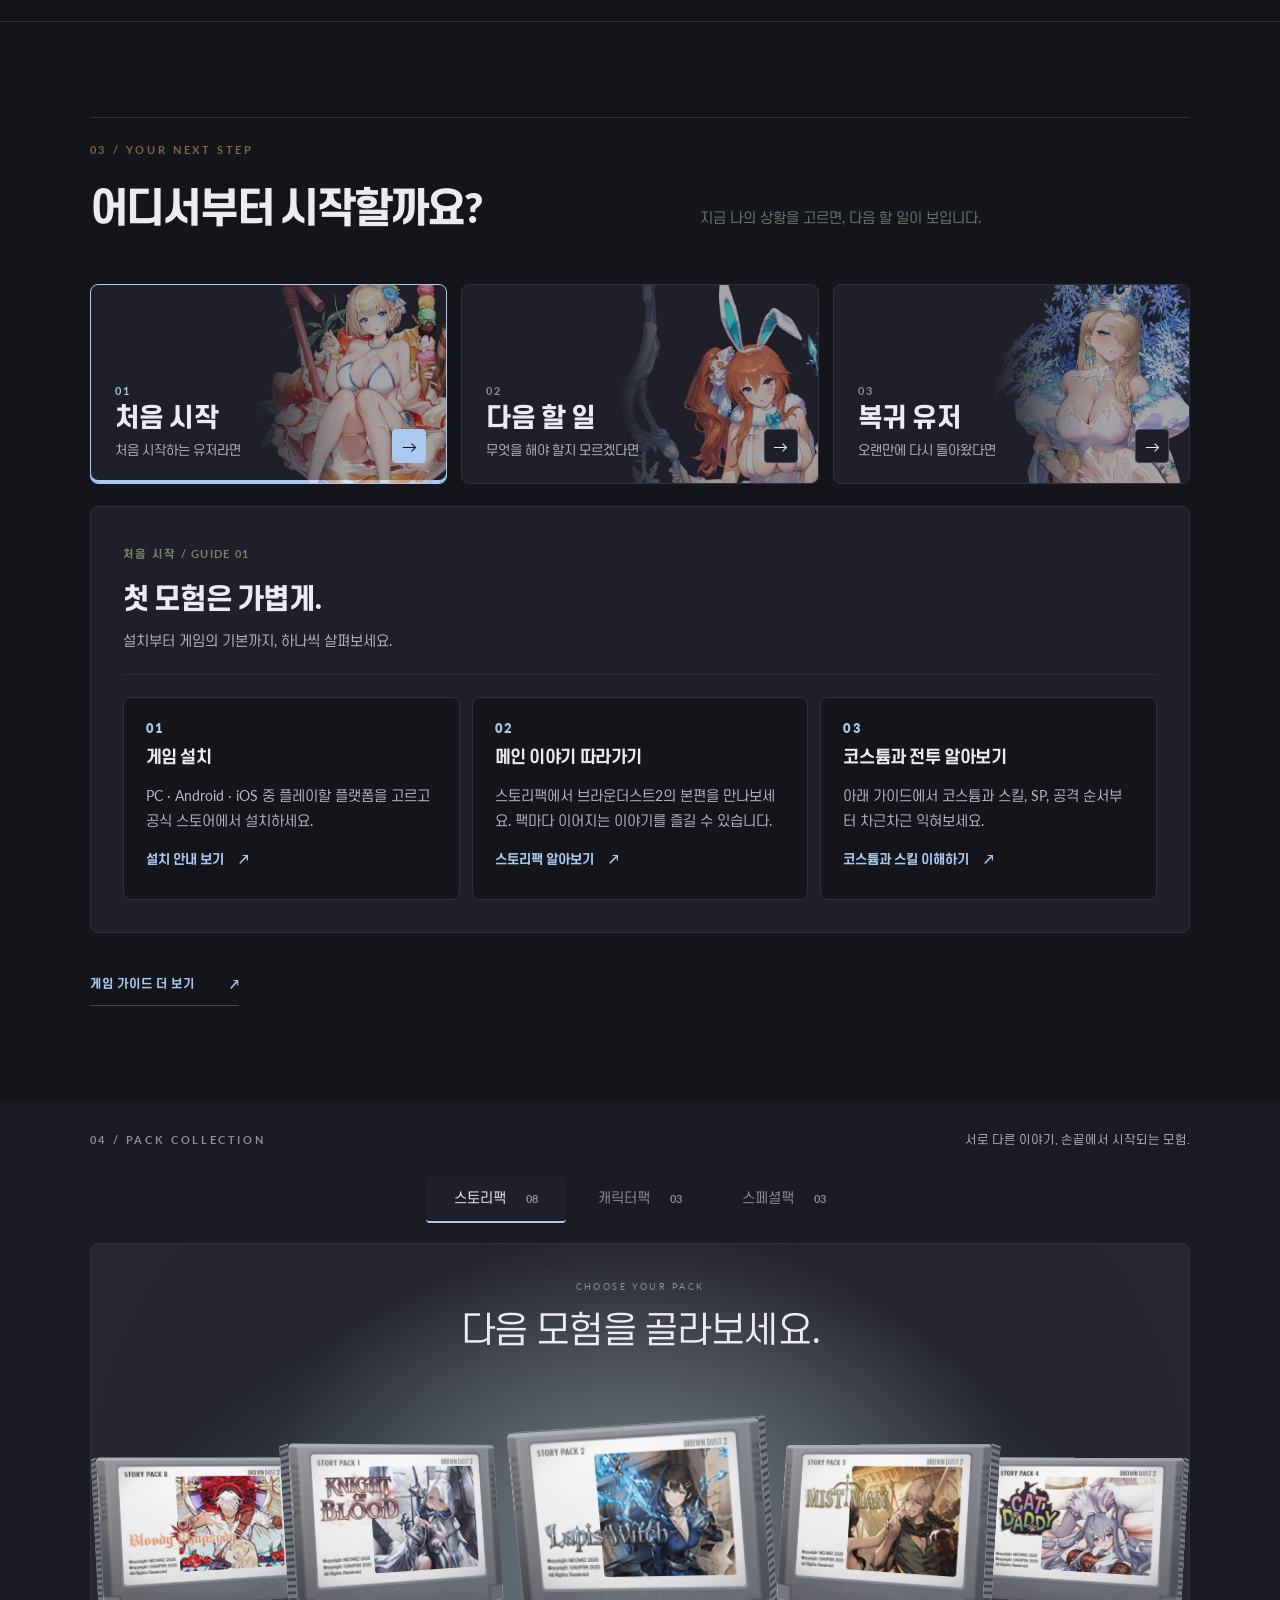
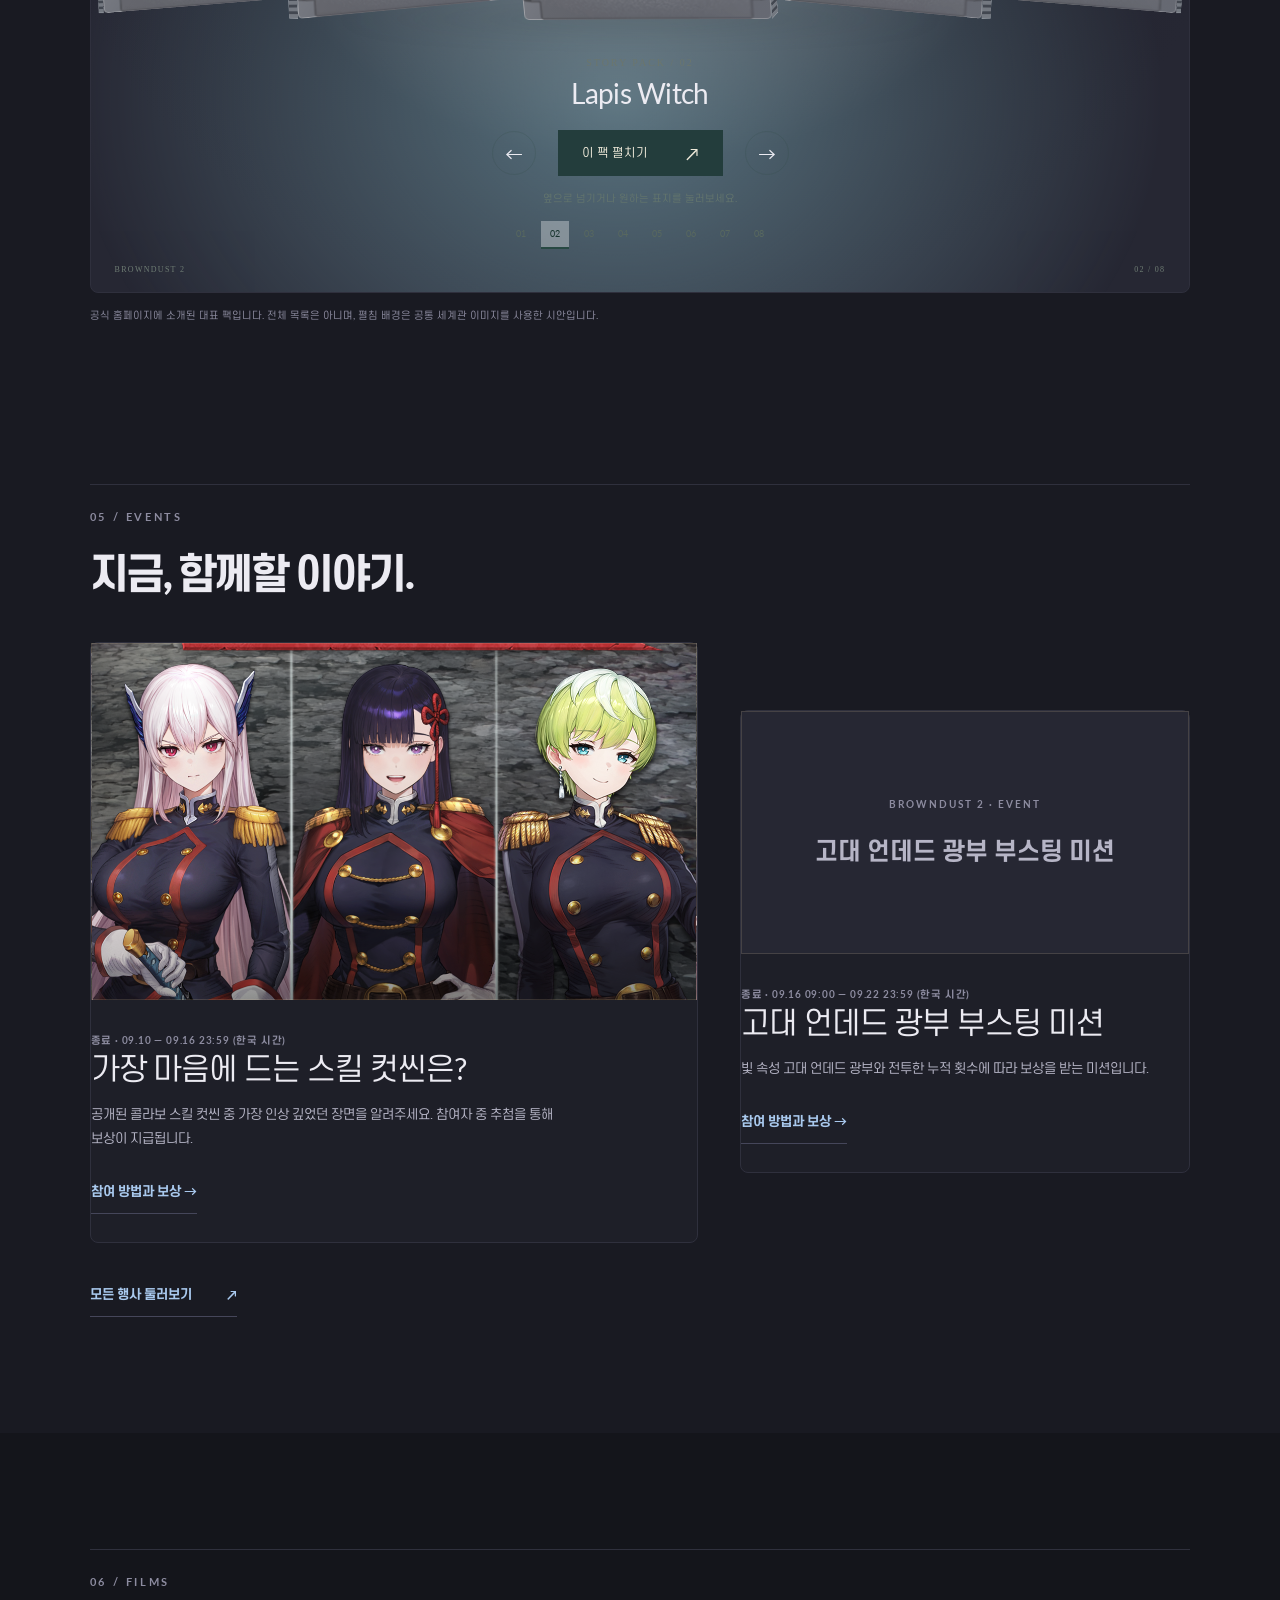
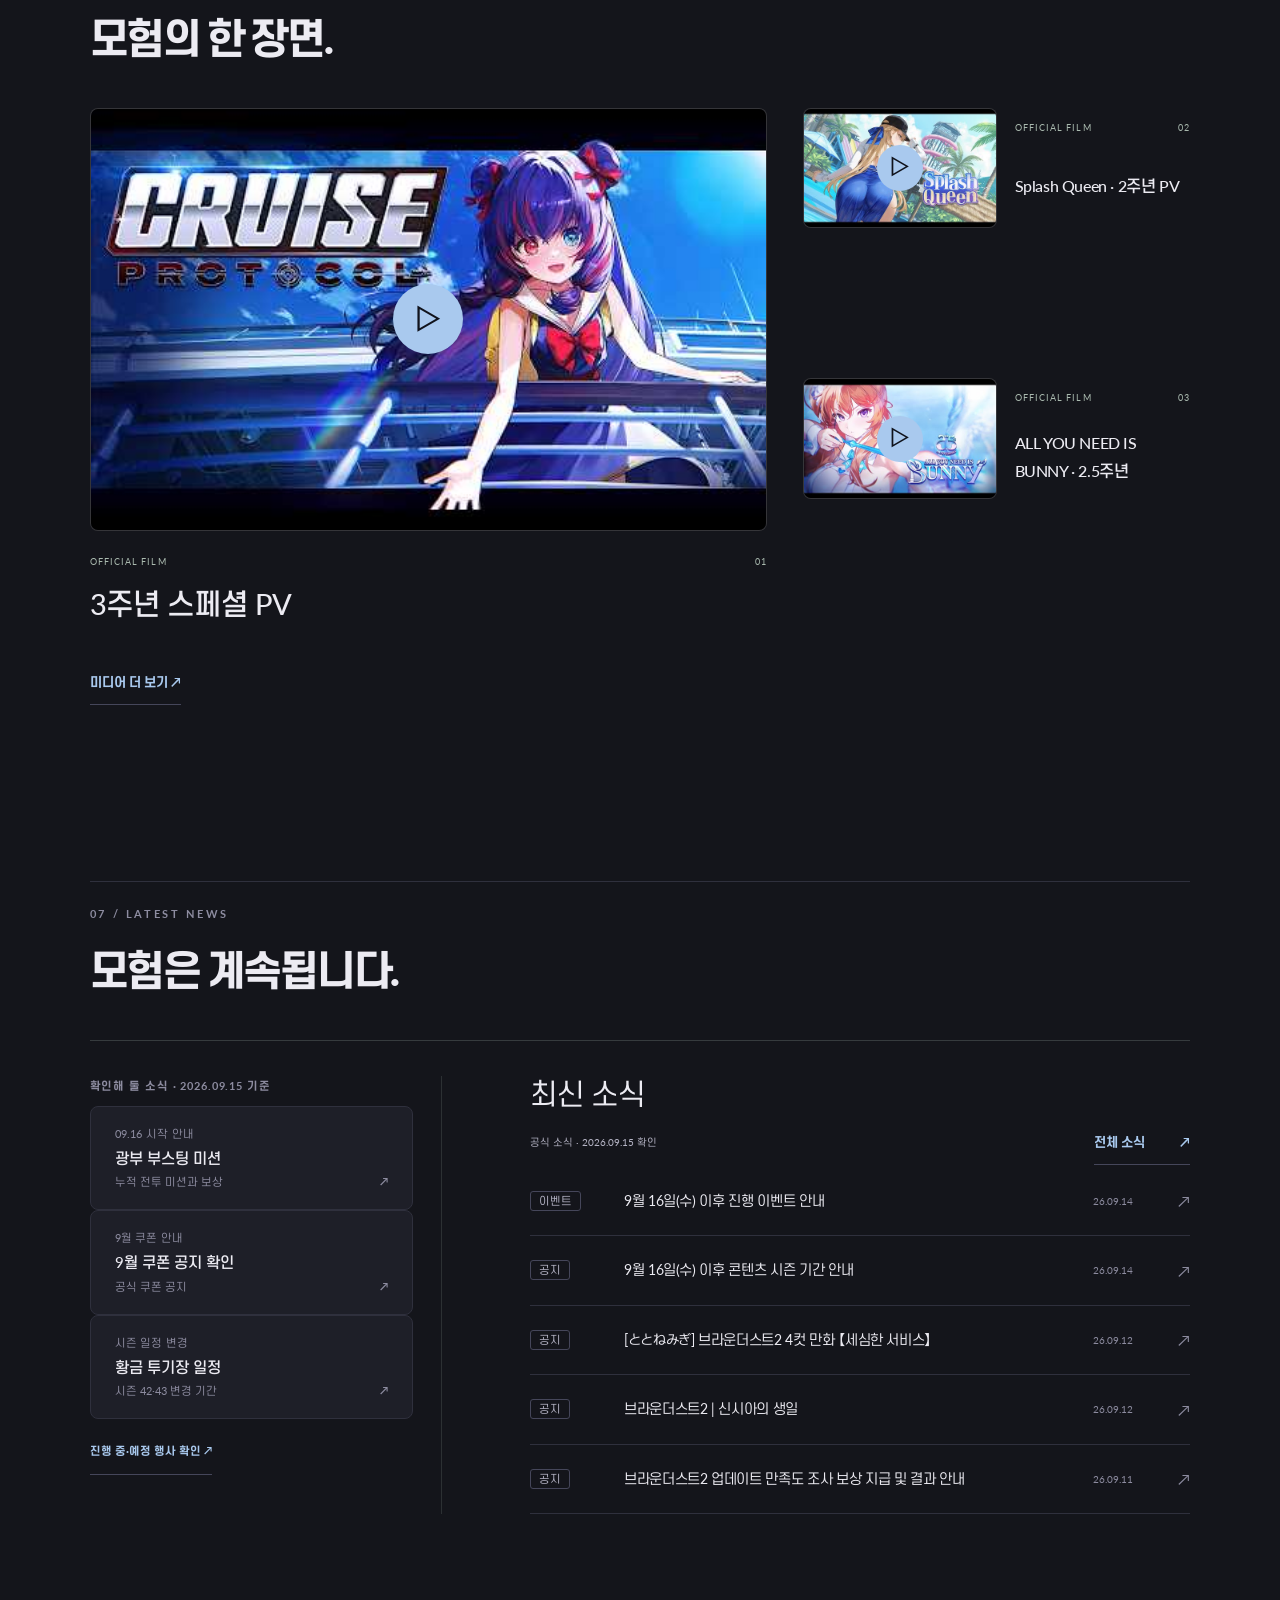
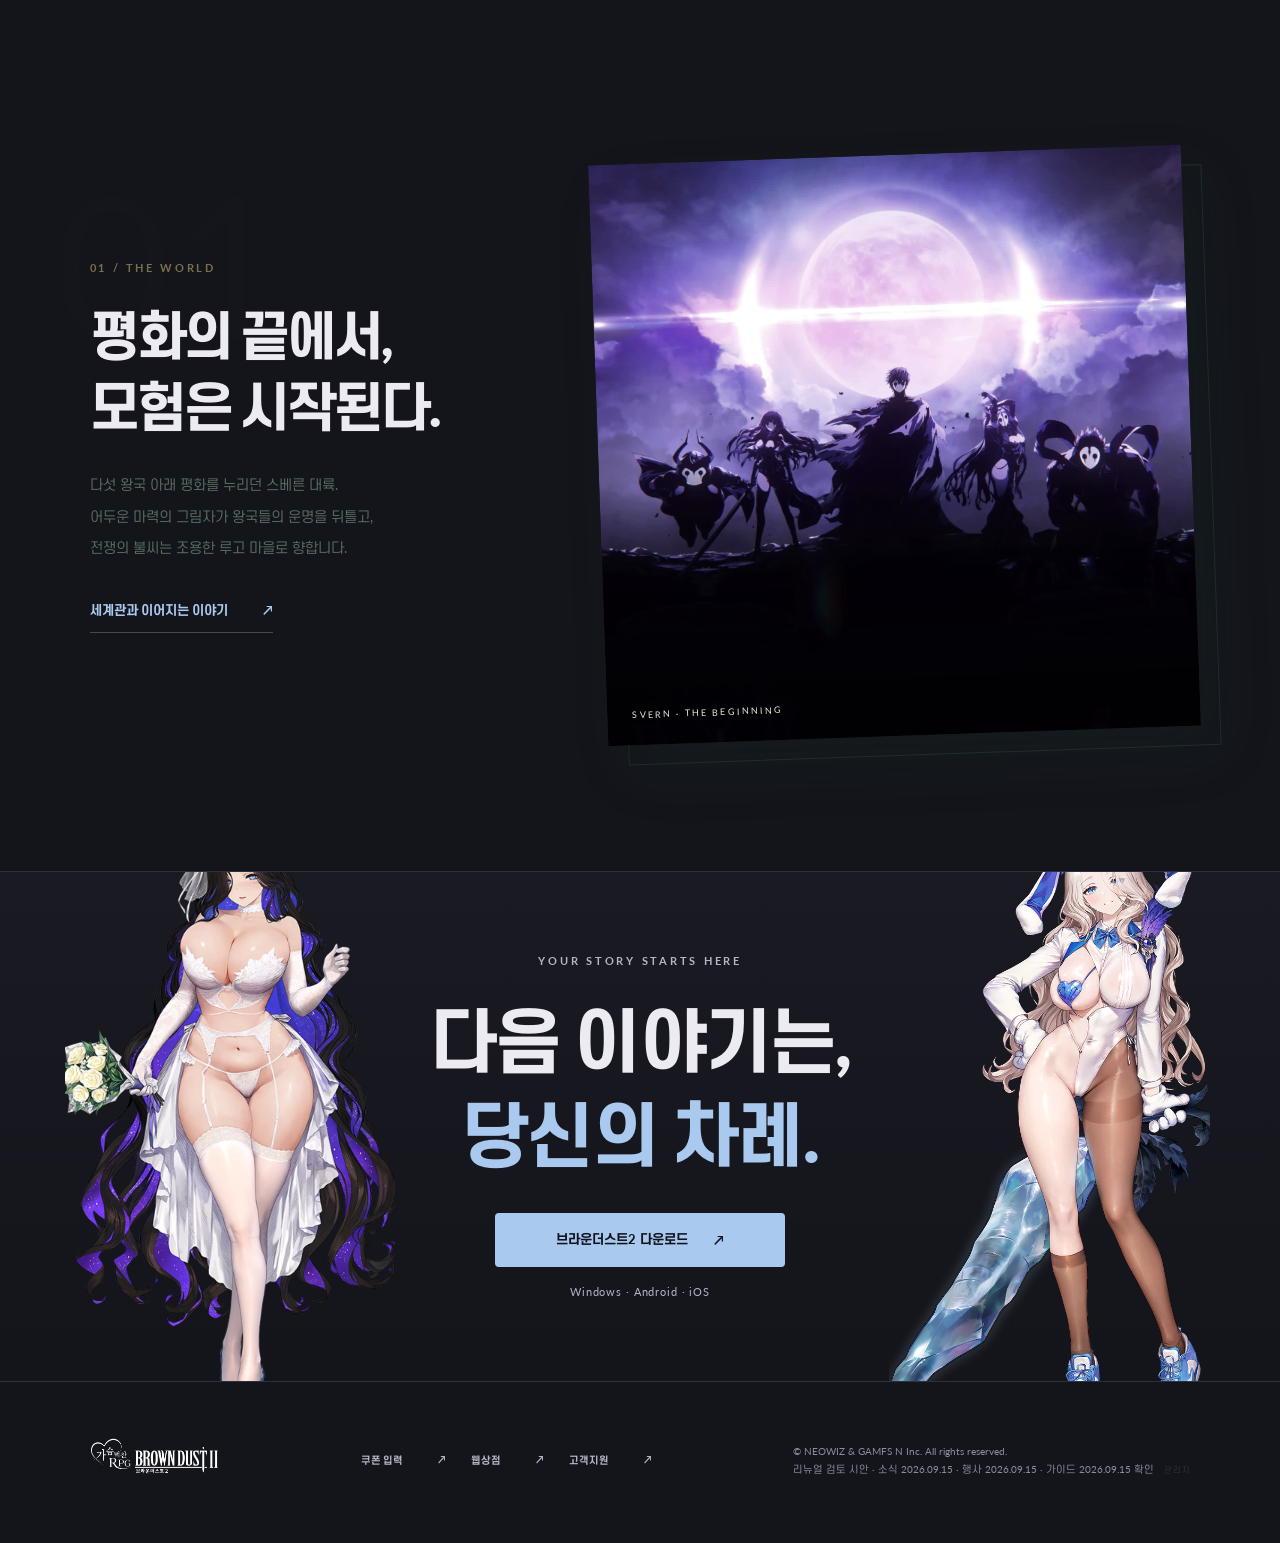
==== commit cdf230a5: "Publish the left-shifted hero angel Co-Authored-By: Claude Opus 5.5 <noreply@anthropic.com>" ====
--- a/index.html
+++ b/index.html
@@ -1 +1 @@
-<!doctype html><html lang="ko"><head><meta charset="UTF-8"><meta name="viewport" content="width=device-width,initial-scale=1"><meta name="color-scheme" content="light"><link rel="preconnect" href="https://fonts.googleapis.com"><link rel="stylesheet" href="https://fonts.googleapis.com/css2?family=Lato:wght@400;700;900&family=Noto+Sans+JP:wght@400;700&display=swap"><title>브라운더스트2 | index</title><link rel="stylesheet" href="./style.css?v=205ec40b66c5"></head><body><div id="app"></div><script src="./app.js?v=d4f73486774a" defer></script></body></html>+<!doctype html><html lang="ko"><head><meta charset="UTF-8"><meta name="viewport" content="width=device-width,initial-scale=1"><meta name="color-scheme" content="light"><link rel="preconnect" href="https://fonts.googleapis.com"><link rel="stylesheet" href="https://fonts.googleapis.com/css2?family=Lato:wght@400;700;900&family=Noto+Sans+JP:wght@400;700&display=swap"><title>브라운더스트2 | index</title><link rel="stylesheet" href="./style.css?v=62e673b2e1b4"></head><body><div id="app"></div><script src="./app.js?v=d4f73486774a" defer></script></body></html>
--- a/style.css
+++ b/style.css
@@ -1 +1 @@
-.pack-jump{font-size:12px;margin-top:12px}.pack-explainer{padding-top:10px!important}.pack-primer{max-width:820px;margin-bottom:30px}.pack-explainer h2{font-size:clamp(26px,3vw,38px);line-height:1.35;margin:0 0 14px}.pack-explainer p,.pack-explainer li{font-size:15px;line-height:1.85;color:var(--muted)}.pack-chapter{scroll-margin-top:100px;border-top:1px solid var(--line);padding:38px 0}.pack-chapter-heading{display:grid;grid-template-columns:150px 1fr;gap:32px;align-items:center;max-width:1000px}.pack-chapter-heading img{width:100%;max-height:160px;object-fit:contain}.pack-chapter-heading .eyebrow{color:var(--gold);font-size:11px;margin:0 0 8px}.pack-explanation-grid{display:grid;grid-template-columns:1fr 1fr;gap:48px;margin-top:24px}.pack-explainer h3{font-size:19px;margin:0 0 12px}.pack-explainer ul{padding-left:20px;margin:0}.pack-explainer li{margin-bottom:10px}.pack-explainer strong{color:var(--cream)}.pack-choice{border-left:2px solid var(--gold);padding:12px 20px;background:#ffffff04;margin:20px 0}.pack-choice p{margin:6px 0 0}.pack-related{padding:28px;border:1px solid var(--line);margin-top:12px}.pack-related h3{margin-top:22px}.pack-related .source-note{font-size:12px}@media(max-width:760px){.pack-chapter{padding:28px 0}.pack-chapter-heading{grid-template-columns:80px minmax(0,1fr);gap:16px;align-items:start}.pack-explanation-grid{grid-template-columns:1fr;gap:18px;margin-top:16px}.pack-explainer p,.pack-explainer li{font-size:14px}.pack-related{padding:20px}.pack-jump{margin-top:8px}}@media(max-width:760px){body[data-page=packs] .packs .pack-film video{max-height:140px}body[data-page=packs] .packs .pack-list article{padding:12px 0}body[data-page=packs] .packs .pack-list article p{font-size:12px;line-height:1.6;margin:6px 0}body[data-page=packs] .pack-jump{margin-top:0;font-size:11px}.pack-chapter{scroll-margin-top:16px}}.pack-evidence{margin-left:24px}@media(max-width:760px){.pack-evidence{display:table;margin-left:0;margin-top:14px}}.lesson-detail{margin-top:30px;max-width:1000px;--gold:#756037;--muted:#49624e;--line:#29463d30}.lesson-detail h4{font-size:15px;letter-spacing:0;font-weight:600;color:var(--gold);margin:0 0 18px}.lesson-steps{list-style:none;padding:0;margin:0 0 30px;display:grid;gap:24px}.lesson-steps li{display:grid;grid-template-columns:34px minmax(0,1fr);gap:16px}.lesson-steps li>span{border:1px solid var(--line);border-radius:50%;width:32px;height:32px;display:grid;place-items:center;color:var(--gold);font-size:12px}.lesson-detail h5{font-size:16px;font-weight:500;margin:2px 0 8px;line-height:1.6}.lesson-detail p{font-size:14px;line-height:1.9;color:var(--muted);overflow-wrap:anywhere}.lesson-example,.sp-planner{padding:26px;background:#dfc99b09;border:1px solid var(--line);margin:26px 0}.lesson-flow{display:flex;flex-wrap:wrap;gap:12px;margin-bottom:16px}.lesson-flow>span{padding:12px 16px;border:1px solid #85734755;font-size:13px;line-height:1.6;color:#344c3f;background:#eeeade}.lesson-flow>span+span:before{content:"→";margin-right:12px;color:var(--gold)}.lesson-check{border-left:2px solid var(--gold);padding:6px 0 6px 20px}.lesson-check h4{margin-bottom:8px}.sp-inputs{display:grid;grid-template-columns:repeat(3,minmax(0,1fr));gap:18px;margin:24px 0}.sp-inputs label{display:grid;gap:10px;font-size:12px;color:#344c3f}.sp-inputs input{min-width:0;width:100%;padding:12px;background:#0c191a;border:1px solid #9eb6ac80;color:#fff;font:22px var(--serif)}.sp-result{display:block;border-top:1px solid var(--line);padding-top:20px}.sp-result>div{display:flex;gap:16px;align-items:center;flex-wrap:wrap;font-size:12px}.sp-result strong{font:26px var(--serif);color:var(--gold);margin-right:16px}.sp-result p{margin-top:12px}.sp-result.insufficient strong,.sp-result.insufficient p{color:#9b381e}.guide-reference-list{display:flex;gap:10px 24px;flex-wrap:wrap;margin:20px 0}@media(max-width:600px){.lesson-example,.sp-planner{padding:20px 16px}.sp-inputs{grid-template-columns:1fr}.lesson-flow{flex-direction:column}.lesson-steps li{grid-template-columns:28px minmax(0,1fr);gap:10px}.lesson-steps li>span{width:26px;height:26px}.lesson-detail h5{font-size:15px}.lesson-detail p{font-size:13px}.sp-result>div{display:grid;grid-template-columns:1fr auto}}.world-lore{border-top:1px solid var(--line);padding-top:85px}.lore-intro{max-width:760px;margin-bottom:58px}.lore-intro>p:not(.eyebrow){color:var(--muted);margin-top:22px;font-size:15px}.lore-intro .lore-date{font-size:11px;color:var(--gold)}.lore-chapters{list-style:none;padding:0;margin:0}.lore-chapters>li{display:grid;grid-template-columns:86px minmax(0,1fr);gap:24px;padding:38px 0;border-top:1px solid var(--line)}.lore-number{font:italic 40px/1.3 var(--serif);color:var(--gold);opacity:.7}.lore-chapters article{max-width:850px}.lore-chapters .eyebrow{margin-bottom:14px;letter-spacing:.12em;line-height:1.8}.lore-chapters h3,.lore-other h3{font:400 clamp(26px,3vw,38px)/1.45 var(--serif);letter-spacing:-.03em}.lore-chapters article>p:not(.eyebrow){margin:20px 0 8px;color:var(--muted);font-size:15px;word-break:keep-all;overflow-wrap:anywhere}.lore-other{margin-top:44px;padding:38px;border:1px solid var(--line);background:#d8c69808}.lore-other>p:not(.eyebrow){margin-top:20px;color:var(--muted);font-size:14px}.lore-branches{display:grid;grid-template-columns:repeat(2,minmax(0,1fr));gap:32px;margin:30px 0 16px}.lore-branches h4{font-size:17px;font-weight:500;color:var(--gold);margin-bottom:12px}.lore-branches p{font-size:14px;color:var(--muted);word-break:keep-all;overflow-wrap:anywhere}.lore-footnote{margin-top:26px;color:var(--muted);font-size:12px}.world-lore .text-link{line-height:1.7}@media(max-width:700px){.world-lore{padding-top:55px}.lore-intro{margin-bottom:32px}.lore-chapters>li{grid-template-columns:34px minmax(0,1fr);gap:14px;padding:30px 0}.lore-number{font-size:27px}.lore-chapters .eyebrow{font-size:9px}.lore-chapters article>p:not(.eyebrow){font-size:14px;word-break:normal}.lore-other{padding:24px 20px}.lore-branches{grid-template-columns:1fr;gap:26px}.lore-intro>p:not(.eyebrow){font-size:14px}}.pc-install,.launcher-help{padding:clamp(24px,4vw,56px);border:1px solid #c3a77566;background:linear-gradient(130deg,#29303a,#151820);margin-bottom:40px;border-radius:4px}.pc-install p,.launcher-help p,.download-page>p{max-width:850px;line-height:1.85;color:#c7c9d0}.pc-primary{margin:16px 0}.install-steps{counter-reset:step;list-style:none;padding:0;display:grid;gap:18px;margin:24px 0}.install-steps li{display:flex;align-items:baseline;gap:16px;line-height:1.7}.install-steps li:before{counter-increment:step;content:"0" counter(step);color:#e0bf82;font-weight:700}.download-page>h2{margin-top:44px}.mobile-platforms{grid-template-columns:repeat(2,minmax(0,1fr))}.optional-source{margin:24px 0;border-top:1px solid #ffffff26;padding-top:16px;font-size:14px;color:#adb1bd}.optional-source summary{cursor:pointer}.optional-source .actions{margin-top:16px}.event-record{max-width:1000px;margin:auto;scroll-margin-top:110px}.event-record h2,.event-record h3{overflow-wrap:anywhere}.event-record>img{width:100%;max-height:430px;object-fit:cover;margin:24px 0}.event-record section{padding:24px 0;border-bottom:1px solid #ffffff24}.event-record p{line-height:1.9;color:#c7c9d0}.event-record-nav{display:flex;gap:24px;flex-wrap:wrap;margin:30px 0}.article-rich{overflow-wrap:anywhere;line-height:1.9}.article-rich img{display:block;max-width:100%;height:auto;margin:24px auto}.article-rich table{display:block;max-width:100%;overflow-x:auto;border-collapse:collapse;margin:24px 0}.article-rich th,.article-rich td{min-width:100px;padding:10px 14px;border:1px solid #77777766;vertical-align:top}.article-rich a{color:#dfc18c;text-decoration:underline}.article-rich ul,.article-rich ol{padding-left:24px}.article-rich li{margin:8px 0}.article-rich h2,.article-rich h3,.article-rich h4{font-size:clamp(19px,2vw,28px);margin:28px 0 14px}.article-rich p{white-space:normal!important}.download-page .button{white-space:normal;text-align:center}.download-page h2{overflow-wrap:anywhere}@media(max-width:600px){.mobile-platforms{grid-template-columns:1fr}.pc-install,.launcher-help{padding:24px 20px}.event-record-nav{gap:16px}.article-rich td,.article-rich th{min-width:85px}}.costume-gallery{max-width:none;background:var(--bg);color:var(--ink);overflow-x:clip}.cg-index{display:flex;gap:10px;max-width:1320px;margin:0 auto 18px;overflow-x:auto;padding:4px 0 12px;scrollbar-width:thin}.cg-index a{flex:0 0 auto;display:flex;align-items:center;gap:10px;padding:6px 16px 6px 6px;background:var(--surface);border:1px solid var(--line);border-radius:6px;color:var(--ink);transition:border-color .2s}.cg-index a:hover{border-color:var(--accent)}.cg-index img{width:46px;height:46px;border-radius:50%}.cg-index span{font-size:14px;font-weight:700;line-height:1.3}.cg-index small{display:block;font-size:11px;font-weight:500;color:var(--ink-3)}.cg-list{max-width:1320px;margin:0 auto}.cg-row{--season:#8fc4f2;position:relative;display:grid;grid-template-columns:minmax(0,1fr) minmax(0,1.05fr);gap:56px;align-items:center;padding:56px 0;border-top:1px solid var(--line);scroll-margin-top:90px;isolation:isolate}.cg-row[data-season=winter]{--season:#b7a8ee}.cg-row:nth-child(2n){grid-template-columns:minmax(0,1.05fr) minmax(0,1fr)}.cg-row:nth-child(2n) .cg-art{order:2}.cg-art{position:relative;height:640px;display:grid;grid-template:100% / 100%;place-items:center;border-radius:var(--radius);overflow:hidden;background:radial-gradient(ellipse at 50% 55%,color-mix(in srgb,var(--season) 22%,var(--surface)) 0%,var(--surface) 62%,var(--bg) 100%)}.cg-halo{position:absolute;left:50%;top:52%;width:80%;aspect-ratio:1;transform:translate(-50%,-50%);border-radius:50%;background:radial-gradient(circle,color-mix(in srgb,var(--season) 30%,transparent) 0%,transparent 68%);z-index:-1}.cg-view,.cg-idle{grid-area:1/1;height:94%;width:100%;object-fit:contain;pointer-events:none;filter:drop-shadow(0 20px 34px #00000059)}.cg-idle{opacity:0;transition:opacity .4s}.cg-row.is-moving .cg-idle{opacity:1}.cg-row.is-moving .cg-view{opacity:0;transition:opacity .4s}.cg-info{color:var(--ink)}.cg-season-label{display:flex;align-items:center;gap:12px;font:700 11px var(--latin);letter-spacing:.16em;color:var(--ink-3);margin-bottom:16px}.cg-season-label b{font:800 34px/1 var(--latin);letter-spacing:0;color:var(--season)}.cg-info h3{font-size:clamp(40px,4vw,60px);font-weight:800;line-height:1.1;letter-spacing:-.03em}.cg-info h3 small{display:block;font-size:17px;font-weight:700;color:var(--accent);letter-spacing:0;margin-bottom:10px}.cg-quote{margin:18px 0 12px;padding:4px 0 4px 18px;border-left:2px solid var(--season);font-size:16px;line-height:1.75;color:var(--ink-2)}.cg-cv{font-size:13px;color:var(--ink-3)}.cg-cv span{margin:0 6px;color:var(--ink-3)}.cg-profile{display:grid;grid-template-columns:repeat(2,minmax(0,1fr));gap:1px;margin:18px 0;background:var(--line);border:1px solid var(--line);border-radius:var(--radius);overflow:hidden}.cg-profile div{background:var(--surface);padding:11px 14px;min-width:0}.cg-profile div:nth-child(3){grid-column:span 2}.cg-profile dt{font-size:11px;font-weight:700;color:var(--ink-3);margin-bottom:3px}.cg-profile dd{margin:0;font-size:13.5px;line-height:1.6;color:var(--ink)}.cg-rumors{display:grid;grid-template-columns:repeat(2,minmax(0,1fr));gap:8px}.cg-rumors h4{grid-column:1/-1;font-size:13px;font-weight:800;color:var(--ink);margin-bottom:2px}.cg-rumors p{font-size:12.5px;line-height:1.65;color:var(--ink-2);background:color-mix(in srgb,var(--season) 10%,var(--surface));border-radius:4px;padding:11px 14px;margin:0}.costume-gallery .source-note{text-align:center;margin-top:16px;font-size:12px;color:var(--ink-3)}.cg-heroes{background:var(--bg-alt);color:var(--ink)}.cg-hero-grid{display:grid;grid-template-columns:repeat(2,minmax(0,1fr));gap:24px;max-width:1320px;margin:0 auto}.cg-hero{background:var(--surface);border:1px solid var(--line);border-radius:var(--radius);overflow:hidden}.cg-hero-film{position:relative;aspect-ratio:16/9;background:var(--surface-2)}.cg-hero-film video{width:100%;height:100%;object-fit:cover;display:block}.cg-hero-toggle{position:absolute;right:16px;bottom:16px;padding:10px 18px;border-radius:4px;background:var(--accent);color:var(--on-accent);font-size:13px;font-weight:700}.cg-hero-toggle[aria-pressed=true]{background:var(--surface);color:var(--ink)}.cg-hero-copy{padding:24px 28px 28px}.cg-hero-title{font-size:13px;font-weight:700;color:var(--accent)}.cg-hero-copy h3{font-size:30px;font-weight:800;margin:4px 0 12px}.cg-hero-copy blockquote{margin:0 0 12px;font-size:15px;color:var(--ink);font-weight:700}.cg-hero-copy p{font-size:14px;line-height:1.8;color:var(--ink-2)}.cg-heroes .source-note{text-align:center;margin-top:18px;font-size:12px;color:var(--ink-3)}@media(max-width:900px){.cg-row,.cg-row:nth-child(2n){grid-template-columns:1fr;gap:20px;padding:36px 0}.cg-row:nth-child(2n) .cg-art{order:0}.cg-rumors,.cg-hero-grid{grid-template-columns:1fr}}.cg-art{height:700px;overflow:visible;background:none;isolation:isolate}.cg-halo{display:none}.cg-view,.cg-idle{height:100%}.cg-art:before,.cg-art:after{content:"";position:absolute;pointer-events:none;z-index:-1}.cg-art:before{inset:32% 17% 4%;border-radius:4px;border:1px solid var(--line-strong);background:linear-gradient(160deg,color-mix(in srgb,var(--season) 30%,var(--surface)),var(--surface) 70%)}.cg-art:after{content:attr(data-en);left:50%;top:40%;transform:translate(-50%,-50%);width:max-content;font:900 min(150px,calc(860px / var(--len))) / .9 var(--latin);letter-spacing:-.03em;color:color-mix(in srgb,var(--season) 26%,transparent)}@media(max-width:900px){.cg-art{height:520px}}.admin-shortcut{font-size:9px!important;letter-spacing:.14em;color:#b7c2bc!important;border:1px solid #ffffff2b;padding:6px 8px;opacity:.68;transition:opacity .2s,border-color .2s,color .2s}.admin-shortcut:hover,.admin-shortcut:focus-visible,.admin-shortcut[aria-current]{opacity:1;color:var(--gold)!important;border-color:#dac29170}.admin-entry{opacity:.22;font-size:8px;margin-left:7px;letter-spacing:.08em;transition:opacity .2s}.admin-entry:hover,.admin-entry:focus-visible{opacity:1;color:var(--gold)}.admin-area{min-height:72vh;padding:70px 7% 110px;background:radial-gradient(circle at 90% 5%,#bca66b16,transparent 32%),#101818}.admin-area h2,.admin-area h3{font-family:var(--serif)}.admin-area h3{font-size:28px;font-weight:400}.admin-login{width:min(560px,100%);margin:35px auto 70px;padding:65px;background:linear-gradient(145deg,#1b2d29,#12211f);border:1px solid #d6c18b35;box-shadow:0 35px 90px #050b0a88;position:relative;overflow:hidden}.admin-login:before{content:"";position:absolute;inset:0;background:linear-gradient(130deg,transparent 60%,#dac2910c);pointer-events:none}.admin-login-mark{width:54px;height:54px;display:grid;place-items:center;border:1px solid #dac29177;color:var(--gold);margin-bottom:34px;transform:rotate(45deg)}.admin-login-mark:first-letter{display:block;transform:rotate(-45deg)}.admin-login h2{font-size:46px;margin-bottom:16px}.admin-login>p:not(.eyebrow){color:var(--muted);font-size:14px}.admin-login form{margin:42px 0 26px}.admin-login label{display:block;font-size:11px;color:#9baba3;margin-bottom:11px;letter-spacing:.1em}.admin-login form>div{display:flex}.admin-login input{height:56px;min-width:0;flex:1;border:1px solid #ffffff28;border-right:0;background:#0b1716;color:#fff;padding:0 18px}.admin-login form button{height:56px;padding:0 24px;background:var(--gold);color:#15211f;font-weight:700}.admin-login-error{min-height:24px;color:#ef9f8f;font-size:11px;margin-top:10px}.admin-back{font-size:11px;color:#8fa29a;border-bottom:1px solid #ffffff20;padding-bottom:5px}.admin-dashboard{max-width:1500px;margin:auto}.admin-dashboard-head{display:flex;justify-content:space-between;align-items:end;gap:30px;margin-bottom:40px}.admin-dashboard-head h2{font-size:52px}.admin-dashboard-head>div>p:last-child{color:var(--muted);font-size:13px;margin-top:14px}.admin-head-actions{display:flex;align-items:center;gap:12px}.admin-head-actions a,.admin-head-actions button{border:1px solid #ffffff30;padding:12px 16px;font-size:11px;color:#c5d0ca}.admin-summary-card{display:grid;grid-template-columns:1fr auto auto;align-items:center;gap:35px;padding:27px 31px;border:1px solid #ffffff20;background:#172724;margin-bottom:22px}.admin-summary-card[data-tone=pass]{border-left:4px solid #74c69d}.admin-summary-status{display:flex;align-items:center;gap:17px}.admin-summary-status>span{width:44px;height:44px;border-radius:50%;display:grid;place-items:center;background:#74c69d;color:#102019;font-weight:900}.admin-summary-status small,.admin-summary-status strong{display:block}.admin-summary-status small{font-size:9px;color:#91a39b;letter-spacing:.12em}.admin-summary-status strong{font-size:20px;margin-top:4px}.admin-summary-copy{text-align:right}.admin-summary-copy p{font-size:12px}.admin-summary-copy span{font-size:9px;color:#8ea198}.admin-summary-card code{font-size:9px;color:#8ea198;border:1px solid #ffffff16;padding:8px}.admin-grid{display:grid;grid-template-columns:1.15fr .85fr;gap:22px}.admin-grid-top{align-items:start}.admin-grid-bottom{margin-top:22px}.admin-panel{background:#172724;border:1px solid #ffffff17;padding:32px}.admin-panel>p:not(.eyebrow){color:#91a49a;font-size:12px;margin-top:12px}.admin-panel-head{display:flex;justify-content:space-between;align-items:start;gap:20px}.admin-panel-head .eyebrow{margin-bottom:10px}.admin-live-dot,.admin-recorded,.admin-manual{font-size:8px;letter-spacing:.12em;border:1px solid #ffffff20;padding:7px 9px}.admin-live-dot{color:#87dab1}.admin-live-dot:before{content:"";display:inline-block;width:6px;height:6px;border-radius:50%;background:#6ad49c;margin-right:7px;box-shadow:0 0 9px #6ad49c}.admin-primary{width:100%;min-height:62px;background:var(--gold);color:#13221e;font-weight:800;display:flex;justify-content:space-between;align-items:center;padding:0 24px;margin:26px 0 10px}.admin-primary:disabled{opacity:.45;cursor:wait}.admin-run-state{font-size:10px;color:#81968b;margin-bottom:16px}.admin-check-list{list-style:none;padding:0;margin:0;border-top:1px solid #ffffff12}.admin-check-list li{display:grid;grid-template-columns:25px 1fr auto;align-items:center;gap:10px;padding:12px 3px;border-bottom:1px solid #ffffff10}.admin-check-list strong{font-size:12px;font-weight:500}.admin-check-list small{font-size:9px;color:#80948a}.admin-check-list li[data-tone=pass] .admin-check-icon{color:#74c69d}.admin-check-list li[data-tone=fail] .admin-check-icon{color:#ef8f7b}.admin-check-list li[data-tone=running] .admin-check-icon{color:var(--gold);animation:adminPulse .8s alternate infinite}.admin-scan-result{padding:18px;margin-top:18px;border-left:3px solid #74c69d;background:#0e1c1a}.admin-scan-result[data-tone=fail]{border-left-color:#ef8f7b}.admin-scan-result strong{font-size:13px}.admin-scan-result p,.admin-scan-result li{font-size:10px;color:#a1b1a9;margin-top:7px}.admin-probe{position:fixed;left:-10000px;top:0;width:1440px;height:1000px;border:0}.admin-metrics{display:grid;grid-template-columns:repeat(2,1fr);gap:1px;background:#ffffff16;margin:25px 0 18px}.admin-metrics div{background:#13221f;padding:17px}.admin-metrics dt{font-size:9px;color:#84978e}.admin-metrics dd{font:24px var(--serif);margin:7px 0 0;color:#f1eadb}.admin-note{border-top:1px solid #ffffff12;padding-top:16px}.admin-preview-panel{margin-top:22px}.admin-preview-head{align-items:end}.admin-preview-tools{display:flex;align-items:end;gap:12px}.admin-preview-tools label{font-size:9px;color:#82958c}.admin-preview-tools select{display:block;margin-top:7px;height:38px;background:#0d1c19;color:#fff;border:1px solid #ffffff25;padding:0 34px 0 11px}.admin-preview-tools [role=group]{display:flex}.admin-preview-tools button{height:38px;padding:0 15px;border:1px solid #ffffff25;font-size:10px}.admin-preview-tools button[aria-pressed=true]{background:var(--gold);color:#12221d}.admin-preview-frame{height:680px;background:#08100f;margin-top:25px;display:flex;justify-content:center;overflow:hidden;border:1px solid #ffffff18}.admin-preview-frame iframe{width:100%;height:100%;border:0;background:#101818;transition:width .25s}.admin-preview-frame[data-device=mobile] iframe{width:390px;box-shadow:0 0 0 12px #020706}.admin-review-list{display:grid;margin-top:22px}.admin-review-list label{display:flex;align-items:flex-start;gap:13px;padding:15px 0;border-bottom:1px solid #ffffff10;font-size:12px;line-height:1.6}.admin-review-list input{width:18px;height:18px;accent-color:#c9b47e;flex-shrink:0}.admin-guide-panel ul{list-style:none;padding:0;margin:25px 0 0}.admin-guide-panel li{display:flex;gap:15px;margin:20px 0}.admin-guide-panel li>span{width:11px;height:11px;border-radius:50%;margin-top:5px;flex-shrink:0}.admin-guide-panel span[data-tone=pass]{background:#74c69d}.admin-guide-panel span[data-tone=warn]{background:#e4bb6e}.admin-guide-panel span[data-tone=fail]{background:#ef8f7b}.admin-guide-panel strong{font-size:13px}.admin-guide-panel p{font-size:10px;color:#879a91;margin-top:4px}.admin-login[hidden],.admin-dashboard[hidden]{display:none}@keyframes adminPulse{to{opacity:.3}}@media(max-width:900px){.admin-grid{grid-template-columns:1fr}.admin-summary-card{grid-template-columns:1fr auto}.admin-summary-copy{grid-row:2;text-align:left}.admin-dashboard-head{align-items:start}.admin-preview-head{display:block}.admin-preview-tools{margin-top:20px}.admin-preview-frame{height:560px}}@media(max-width:600px){.admin-area{padding:45px 5% 75px}.admin-login{padding:38px 25px}.admin-login h2{font-size:36px}.admin-login form>div{display:block}.admin-login input,.admin-login form button{width:100%;border:1px solid #ffffff28}.admin-login form button{margin-top:9px}.admin-dashboard-head{display:block}.admin-dashboard-head h2{font-size:39px}.admin-head-actions{margin-top:22px}.admin-summary-card{display:block}.admin-summary-copy{margin-top:18px}.admin-summary-card code{display:inline-block;margin-top:14px}.admin-panel{padding:23px 19px}.admin-area h3{font-size:23px}.admin-metrics{grid-template-columns:1fr 1fr}.admin-preview-tools{display:block}.admin-preview-tools [role=group]{margin-top:10px}.admin-preview-frame{height:520px}.admin-preview-frame[data-device=mobile] iframe{width:100%}}:root{font-family:Malgun Gothic,Apple SD Gothic Neo,sans-serif;color:#edece5;background:#101818;font-synthesis:none;--gold:#dac291;--muted:#abb5af;--line:#ffffff21;--serif:Georgia,"Batang",serif}*{box-sizing:border-box}html{scroll-behavior:smooth;scroll-padding-top:90px}body{margin:0}button,input,select{font:inherit}a{color:inherit;text-decoration:none}button{color:inherit;cursor:pointer}button,a,summary,input,select{-webkit-tap-highlight-color:transparent}button:focus-visible,a:focus-visible,summary:focus-visible,input:focus-visible,select:focus-visible{outline:2px solid #edd398;outline-offset:5px}img,video{max-width:100%;display:block}button{border:0;background:none}h1,h2,h3,h4,p{margin:0}h1,h2{font-weight:400;letter-spacing:-.055em}h2{font-size:clamp(32px,4vw,58px);line-height:1.25}h3{font-size:22px}p{line-height:1.85}em{font-style:normal;color:var(--gold)}header{height:88px;padding:0 4.5%;display:flex;align-items:center;gap:35px;position:absolute;z-index:20;width:100%;border-bottom:1px solid #ffffff29;background:linear-gradient(#0c141be6,#0c141b33)}.brand{font:700 23px/.85 Georgia,serif;letter-spacing:-1.2px;display:grid;grid-template-columns:auto 19px;width:126px;flex-shrink:0}.brand span{font-size:25px;grid-column:1;letter-spacing:1px}.brand b{grid-row:1/3;grid-column:2;font-size:45px;font-weight:400}header nav{display:flex;align-items:center;gap:31px;margin-left:auto;font-size:13px}header nav>a{white-space:nowrap;color:#d6dcd8}header nav>a:hover,header nav>a[aria-current]{color:var(--gold)}summary{cursor:pointer;list-style:none}summary::-webkit-details-marker{display:none}.nav-drop{position:relative;white-space:nowrap}.nav-drop>div{position:absolute;top:36px;left:-18px;background:#152020;border:1px solid var(--line);padding:20px;display:grid;gap:20px;min-width:180px}.languages{font-size:11px}.button{min-height:52px;display:inline-flex;align-items:center;justify-content:center;gap:26px;padding:14px 27px;font-size:13px;font-weight:700;letter-spacing:.02em;transition:background .2s,transform .2s}.button:hover{transform:translateY(-2px)}.button.gold{background:var(--gold);color:#152125}.button.gold:hover{background:#f0d8a6}.button.outline{border:1px solid #ffffff62;background:#0c151733}.button.small{min-height:42px;font-size:12px;padding:10px 20px}.menu-toggle{display:none}.eyebrow{font-size:10px;font-weight:700;letter-spacing:.22em;color:var(--gold);margin-bottom:22px}.hero{height:max(760px,94svh);max-height:1100px;position:relative;overflow:hidden;isolation:isolate;background:#213235}.hero-film{position:absolute;inset:0;width:100%;height:100%;object-fit:cover;opacity:.68;z-index:-3}.hero-shade{position:absolute;inset:0;background:linear-gradient(90deg,#0b181bd9,#0b181b70 46%,#0b181b00 76%),linear-gradient(0deg,#101818 0%,transparent 36%);z-index:-2}.hero-words{position:absolute;top:30%;left:9%;z-index:3}.hero h1{font-family:var(--serif);font-size:clamp(58px,6.7vw,105px);line-height:1.18;text-shadow:0 2px 20px #0005}.hero-sub{font-size:14px;color:#d1d9d3;margin-top:30px;line-height:2}.actions{display:flex;align-items:center;gap:15px;flex-wrap:wrap;margin-top:32px}.hero-cast{position:absolute;right:0;top:11%;bottom:0;width:53%;display:flex;justify-content:center;align-items:end;z-index:1}.hero-person{position:relative;width:100%;height:100%;display:flex;justify-content:center;align-items:end}.hero-person img{height:104%;max-width:100%;object-fit:contain;object-position:bottom;filter:drop-shadow(0 18px 35px #061a2599)}.hero-person>span{display:none}.hero-bottom{position:absolute;bottom:34px;left:4.5%;right:4.5%;display:flex;align-items:center;justify-content:space-between;z-index:4;font-size:10px;letter-spacing:.12em;color:#c8d2cf}.hero-bottom>span{writing-mode:vertical-rl;position:absolute;bottom:140px;left:0;font-size:10px;letter-spacing:.35em}.hero-bottom>a{margin-left:5%}.film-toggle{width:38px;height:38px;border:1px solid #ffffff65;border-radius:50%;font-size:17px}.hero-B{display:grid;grid-template-columns:1fr 1fr;background:#e6dfcd;color:#1a2a2c;height:850px}.hero-B .hero-film{left:50%;width:50%;opacity:.6}.hero-B .hero-shade{display:none}.hero-B .hero-words{left:7%;top:31%;width:42%}.hero-B h1{font-size:clamp(48px,5.5vw,85px)}.hero-B .hero-words .eyebrow,.hero-B em{color:#736244}.hero-B .hero-sub{color:#4e605d}.hero-B .hero-cast{width:50%;right:0;top:15%}.hero-B .button.outline{border-color:#243b4270;color:#243b42;background:transparent}.hero-B .hero-bottom{color:#6b7874}.hero-C{height:1020px}.hero-C .hero-film{opacity:.28}.hero-C .hero-words{top:135px;left:0;width:100%;text-align:center}.hero-C h1{font-size:58px}.hero-C h1 br,.hero-C .hero-sub{display:none}.hero-C .actions{justify-content:center;margin-top:22px}.hero-C .hero-cast{width:88%;inset:405px auto 70px 6%;gap:12px;align-items:stretch}.hero-C .hero-person{width:25%;background:linear-gradient(#839b8e20,#68878108);border:1px solid #b2c4ba25;overflow:hidden}.hero-C .hero-person img{height:100%;width:100%;object-fit:contain;transition:transform .5s}.hero-C .hero-person:hover img{transform:scale(1.07)}.hero-C .hero-person>span{display:block;position:absolute;bottom:0;background:linear-gradient(transparent,#0c1d20);width:100%;padding:60px 16px 16px;text-align:center;font-size:18px}.hero-C .hero-person small{display:block;font-size:10px;color:var(--gold);margin-top:6px}.current-wrap{padding:0 9%;position:relative;z-index:5;margin-top:-5px;background:#101818}.current{display:grid;grid-template-columns:repeat(3,1fr);border-bottom:1px solid var(--line);border-top:1px solid var(--line)}.current>a{padding:27px 28px;display:grid;gap:6px;border-right:1px solid var(--line);transition:background .2s}.current>a:first-child{padding-left:0}.current>a:last-child{border:0}.current>a:hover{background:#ffffff05}.current strong{font-size:16px;font-weight:500}.current>a>span:last-child{font-size:11px;color:var(--muted);display:flex;justify-content:space-between}.status{color:#b1c1b7;font-size:10px}.status.amber{color:var(--gold)}.snapshot-date{font-size:9px;color:#8b9993;margin-top:10px;text-align:right}.section{padding:105px 9%;max-width:1800px;margin:auto}.section-head{display:flex;justify-content:space-between;align-items:end;margin-bottom:48px}.lede{font-size:14px;color:var(--muted);margin-top:22px}.text-link{font-size:12px;display:inline-flex;gap:28px;align-items:center;border-bottom:1px solid #c5b28a77;padding:12px 0;color:#d7c6a5}.text-link:hover{color:#fff}.world{display:grid;grid-template-columns:1.1fr 1fr;align-items:center;gap:8%;padding-top:130px;padding-bottom:140px}.world-art{position:relative;aspect-ratio:1.14}.world-art:before{content:"";position:absolute;inset:18px -18px -18px 18px;border:1px solid #aabcad2b;z-index:-1}.world-art video{width:100%;height:100%;object-fit:cover;filter:saturate(.75)}.art-caption{position:absolute;bottom:20px;left:22px;letter-spacing:.24em;font-size:9px;text-shadow:0 1px 4px #000}.world-copy h2{font-size:clamp(32px,3.2vw,48px)}.world-copy>p:not(.eyebrow){font-size:13px;color:var(--muted);margin:28px 0 20px}.showcase{background:radial-gradient(ellipse at 70% 50%,#30464d,#1b2c31 40%,#142123 75%);overflow:hidden;max-width:none;position:relative}.character-stage{position:relative;min-height:620px;margin-top:-35px}.character-watermark{font:italic 120px/1 var(--serif);position:absolute;top:55px;left:16%;color:#d9e2df08;white-space:nowrap;font-size:clamp(70px,12vw,185px);pointer-events:none}.character-copy{position:absolute;top:27%;width:35%;z-index:2}.character-copy h2{font-size:65px;letter-spacing:-.05em}.character-copy>p:not(.eyebrow){color:#c0cbc7;font-size:13px;margin-top:28px;max-width:285px}.costume-note{display:block;font-size:9px;letter-spacing:.24em;margin-top:40px;color:#94a8a3}.character-copy .text-link{margin-top:15px}.character-main{position:absolute;right:5%;height:650px;width:57%;object-fit:contain;object-position:center bottom;bottom:-16px;filter:drop-shadow(0 10px 30px #030b1244)}.character-stage.changed .character-main{animation:enter .45s ease-out}.character-counter{position:absolute;right:0;bottom:50px;color:#8a9f99;font:16px var(--serif)}.character-tabs{display:grid;grid-template-columns:repeat(4,1fr);position:relative;z-index:3;background:#0c191acf;border:1px solid var(--line);-webkit-backdrop-filter:blur(12px);backdrop-filter:blur(12px);margin-bottom:20px}.character-tabs button{display:flex;align-items:center;text-align:left;padding:14px 12px;gap:14px;border-bottom:2px solid transparent;position:relative}.character-tabs button[aria-selected=true]{border-bottom-color:var(--gold);background:#ddc79c13}.portrait{width:50px;height:58px;overflow:hidden;background:#ffffff08;flex-shrink:0}.portrait img{width:100%;height:150px;object-fit:cover;object-position:top;transform:scale(1.6);transform-origin:top center}.character-tabs b{font-size:13px;display:block}.character-tabs small{font-size:9px;color:#a9b7af;display:block;margin-top:5px}.tab-num{font:10px var(--serif);color:#738882;margin-left:auto}.guide{background:#e6e2d6;color:#20332f;max-width:none}.guide .eyebrow{color:#7a6847}.guide-layout{display:grid;grid-template-columns:1fr 1.5fr;gap:9%}.guide-tabs{display:grid;align-content:start}.guide-tabs button{display:flex;text-align:left;align-items:center;gap:24px;font-size:22px;padding:24px 0;border-bottom:1px solid #243e392a;color:#68756e}.guide-tabs button>span{font:12px var(--serif);opacity:.6}.guide-tabs button b{margin-left:auto;font-weight:400}.guide-tabs button[aria-selected=true]{color:#1f3a30;border-color:#263e35;font-weight:700}.guide-content h3{font-size:27px;margin-bottom:20px;font-weight:500}.guide-content article{display:flex;gap:23px;padding:20px 0;border-bottom:1px solid #243e391c}.guide-content article>span{font:14px var(--serif);color:#8c7a54;padding-top:4px}.guide-content h4{font-weight:500;font-size:15px}.guide-content p{font-size:12px;color:#5e6e66;margin-top:7px}.guide .text-link{color:#4b614e}.packs{background:#131b1c}.pack-layout{display:grid;grid-template-columns:1.1fr 1fr;gap:9%;align-items:center}.pack-film{background:#0a1215;border:1px solid var(--line);position:relative;padding:22px}.pack-film video{width:100%;aspect-ratio:1.4;object-fit:contain}.pack-film small{font-size:10px;display:block;text-align:center;color:var(--muted);margin-top:12px}.pack-list article{display:flex;gap:22px;align-items:center;border-bottom:1px solid var(--line);padding:22px 0}.pack-list article>span{font:12px var(--serif);color:#899d97}.pack-list img{width:48px;height:70px;object-fit:contain}.pack-list h3{font-size:19px;font-weight:500}.pack-list p{font-size:12px;color:var(--muted);margin-top:7px}.pack-list .text-link{margin-top:20px}.events{background:#1d2b2a;max-width:none}.events-main,.event-results{display:grid;grid-template-columns:1fr 1fr;gap:30px}.event-card{border-bottom:1px solid var(--line);padding-bottom:28px}.event-image{height:270px;background-size:cover;background-position:center;position:relative}.event-image:after{content:"";position:absolute;inset:0;background:linear-gradient(transparent,#10232144)}.event-card>div:last-child{padding:23px 0 0}.event-card .eyebrow{margin-bottom:12px;font-size:9px;letter-spacing:.08em}.event-card h3{font-size:25px;font-weight:400;letter-spacing:-.035em}.event-card p{font-size:12px;color:var(--muted);margin:13px 0 10px}.events>.text-link{margin-top:20px}.media-grid{display:grid;grid-template-columns:repeat(3,1fr);gap:25px}.media-card{text-align:left;padding:0}.media-card>div{position:relative;aspect-ratio:16/9;overflow:hidden;background:#132321}.media-card img{width:100%;height:100%;object-fit:cover;transition:transform .5s}.media-card:hover img{transform:scale(1.07)}.play{position:absolute;left:50%;top:50%;transform:translate(-50%,-50%);width:50px;height:50px;border:1px solid #fffc;display:grid;place-items:center;border-radius:50%;font-size:25px;background:#10232177}.media-card p{font-size:9px;color:#aabaaf;letter-spacing:.12em;display:flex;justify-content:space-between;margin-top:19px}.media-card h3{font-size:15px;line-height:1.5;margin-top:7px;font-weight:500}.media>.text-link{margin-top:24px}.news{padding-top:50px}.news-row{display:grid;grid-template-columns:100px 1fr 80px 12px;align-items:center;gap:20px;padding:25px 0;border-bottom:1px solid var(--line)}.news-row:hover h3{color:var(--gold)}.tag{font-size:10px;color:#b8c7bd;border:1px solid #a0b4a338;padding:5px 10px;width:fit-content}.news-row h3{font-size:14px;font-weight:400;line-height:1.6}.news-row time{font-size:10px;color:#a0ada5}.news-row>span:last-child{color:#abb9ab}.section-tools{display:flex;justify-content:space-between;align-items:center;margin-bottom:10px}.section-tools>span{font-size:10px;color:var(--muted)}.download-cta{min-height:480px;display:flex;flex-direction:column;align-items:center;justify-content:center;text-align:center;background:linear-gradient(#122829b0,#13211fec),url([data-uri]) center/cover}.download-cta h2{font-family:var(--serif);font-size:64px;line-height:1.3}.download-cta .button{margin-top:30px}.download-cta>p:last-child{font-size:10px;color:var(--muted);margin-top:15px}footer{padding:65px 9% 100px;display:flex;align-items:center;justify-content:space-between;gap:35px;border-top:1px solid var(--line)}footer>div{display:flex;gap:25px}footer .text-link{font-size:10px;border:0}footer>p{font-size:9px;color:#80928a;line-height:1.8}.prototype-switcher{position:fixed;bottom:20px;left:50%;transform:translate(-50%);display:flex;align-items:center;gap:17px;background:#e9e5d9;color:#263a33;padding:7px 8px;border-radius:30px;z-index:50;font-size:11px;box-shadow:0 5px 30px #0005;border:1px solid #fff7;white-space:nowrap}.prototype-switcher b{font-weight:600}.prototype-switcher button{width:34px;height:30px;background:#253b33;color:#f0e9d8;border-radius:50%;font-size:15px}.page-top{padding:170px 9% 65px;background:linear-gradient(120deg,#233939,#122123)}.page-top h1{font-size:64px;margin-bottom:22px}.page-top>p:last-child{color:#a8bbb0;font-size:14px}.page-top+.section{padding-top:65px}.story-body{max-width:1000px;padding-top:0}.story-body>p:not(.eyebrow){font-size:18px;line-height:2.4;margin:30px 0;color:#b3c2b9}.guide-links{display:flex;gap:30px;flex-wrap:wrap}.guide-links>p{width:100%;font-size:11px;color:var(--muted)}.filters{display:flex;gap:10px;flex-wrap:wrap;margin-bottom:45px}.filters button{border:1px solid var(--line);padding:12px 22px;font-size:12px}.filters button[aria-pressed=true]{background:var(--gold);color:#1d342c}.event-results{row-gap:55px}.news-controls{display:flex;align-items:end;gap:20px;margin-bottom:30px}.news-controls label{font-size:11px;color:var(--muted)}.news-controls input,.news-controls select{display:block;border:1px solid #71837977;color:#eee;background:#1b2d28;min-height:46px;padding:10px 14px;margin-top:10px;border-radius:0}.news-controls input{width:min(420px,45vw)}.news-controls p{font-size:11px;color:var(--muted);margin-left:auto;padding-bottom:10px}.empty{padding:80px;text-align:center;color:var(--muted)}.news-detail{max-width:820px;margin:auto}.news-detail>.eyebrow{margin-top:55px}.news-detail h2{font-size:34px;margin-bottom:35px}.news-detail>p:not(.eyebrow){font-size:14px;line-height:2;color:#c4cfc8;margin-top:16px;overflow-wrap:anywhere}.news-detail>.text-link:last-child{margin-top:40px}.platforms{display:grid;grid-template-columns:repeat(3,1fr);gap:25px;margin-bottom:90px}.platforms article{padding:35px 25px;border:1px solid var(--line);background:#1a2a27}.platforms h2{font:40px var(--serif);margin-bottom:35px}.platforms .button{font-size:11px;padding:14px 18px;width:100%}.download-page>h2{font-size:32px}.faq{margin:25px 0 30px}.faq details{border-bottom:1px solid var(--line)}.faq summary{padding:24px 0;display:flex;justify-content:space-between;font-size:15px}.faq p{padding:0 0 24px;color:var(--muted);font-size:13px}dialog{width:min(960px,92vw);border:1px solid #ffffff4d;color:#eee;background:#142320;padding:36px}dialog::backdrop{background:#020808d9;-webkit-backdrop-filter:blur(10px);backdrop-filter:blur(10px)}.dialog-close{position:absolute;right:15px;top:12px;font-size:21px}.trailer-content h2{font-size:23px;margin-bottom:20px}.trailer-content iframe{width:100%;aspect-ratio:16/9;border:0}.trailer-content p{font-size:12px;margin-top:12px}.video-failed{background:url([data-uri]